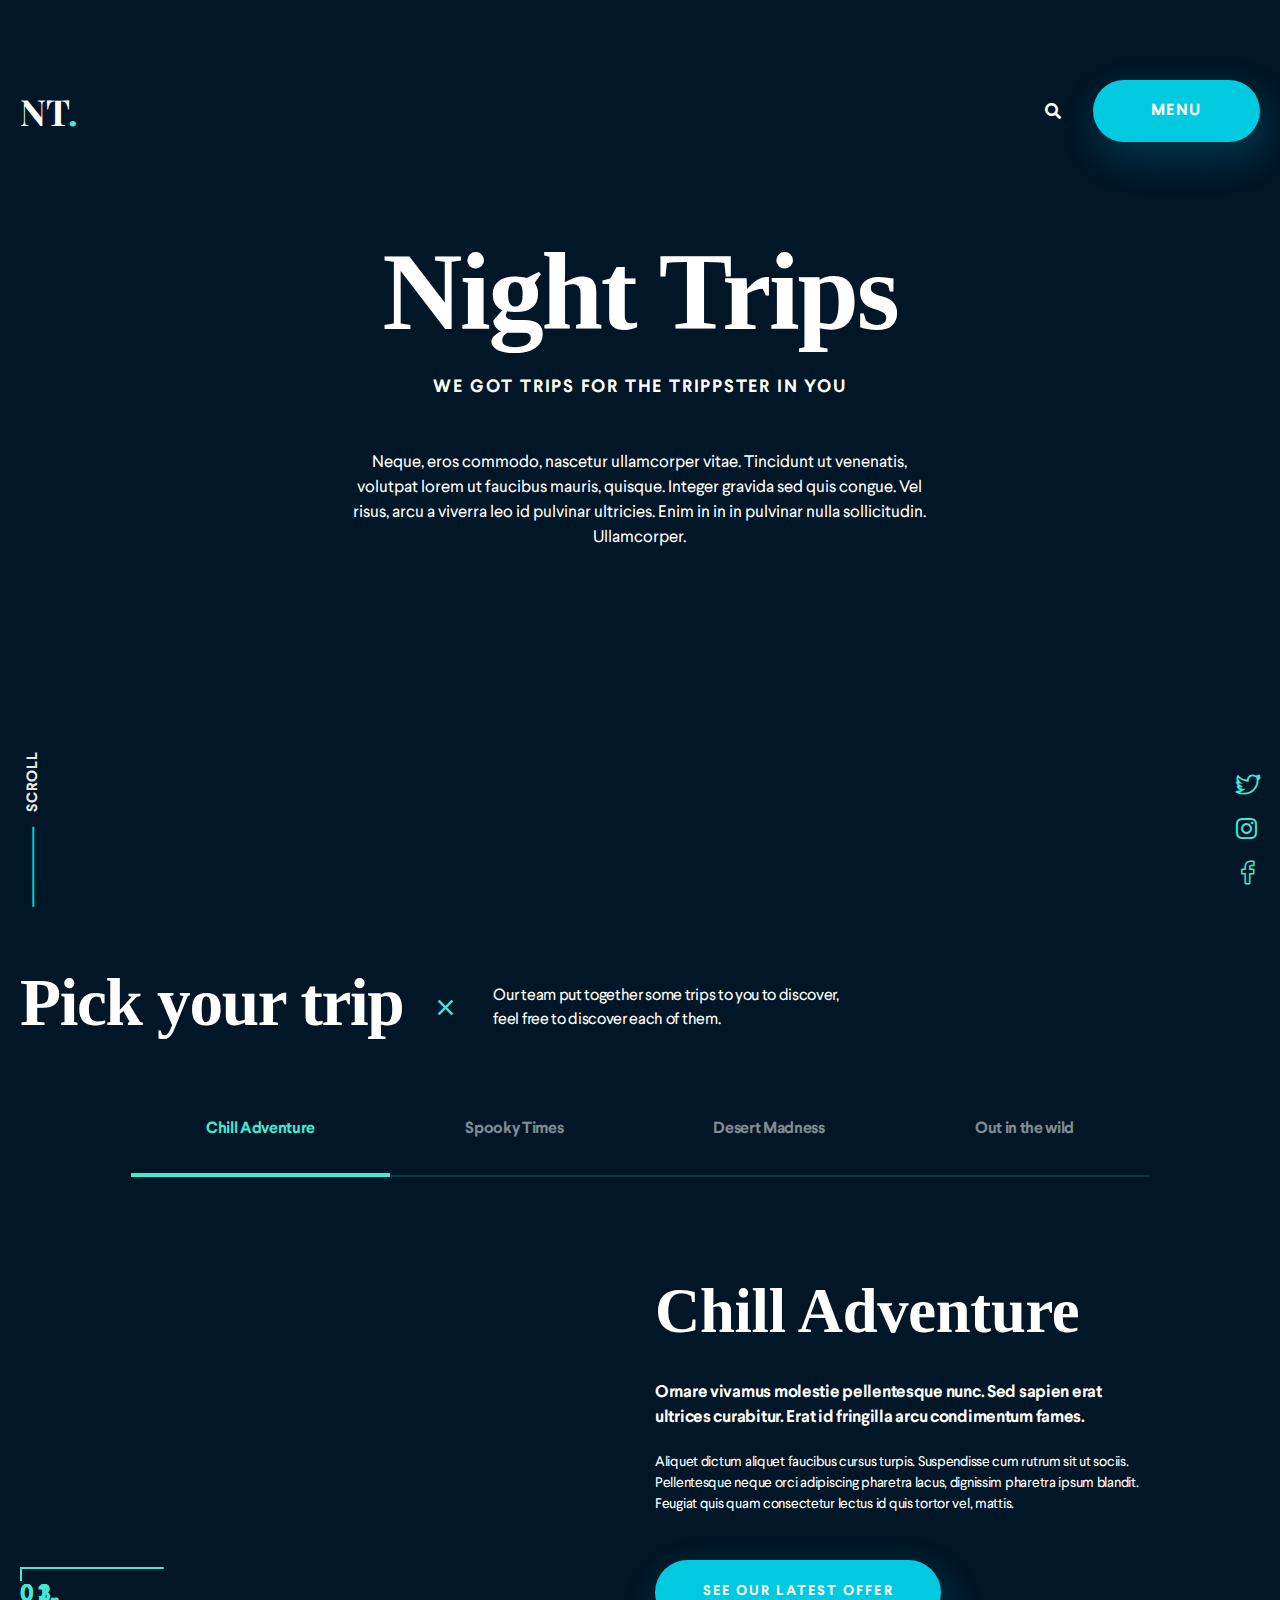
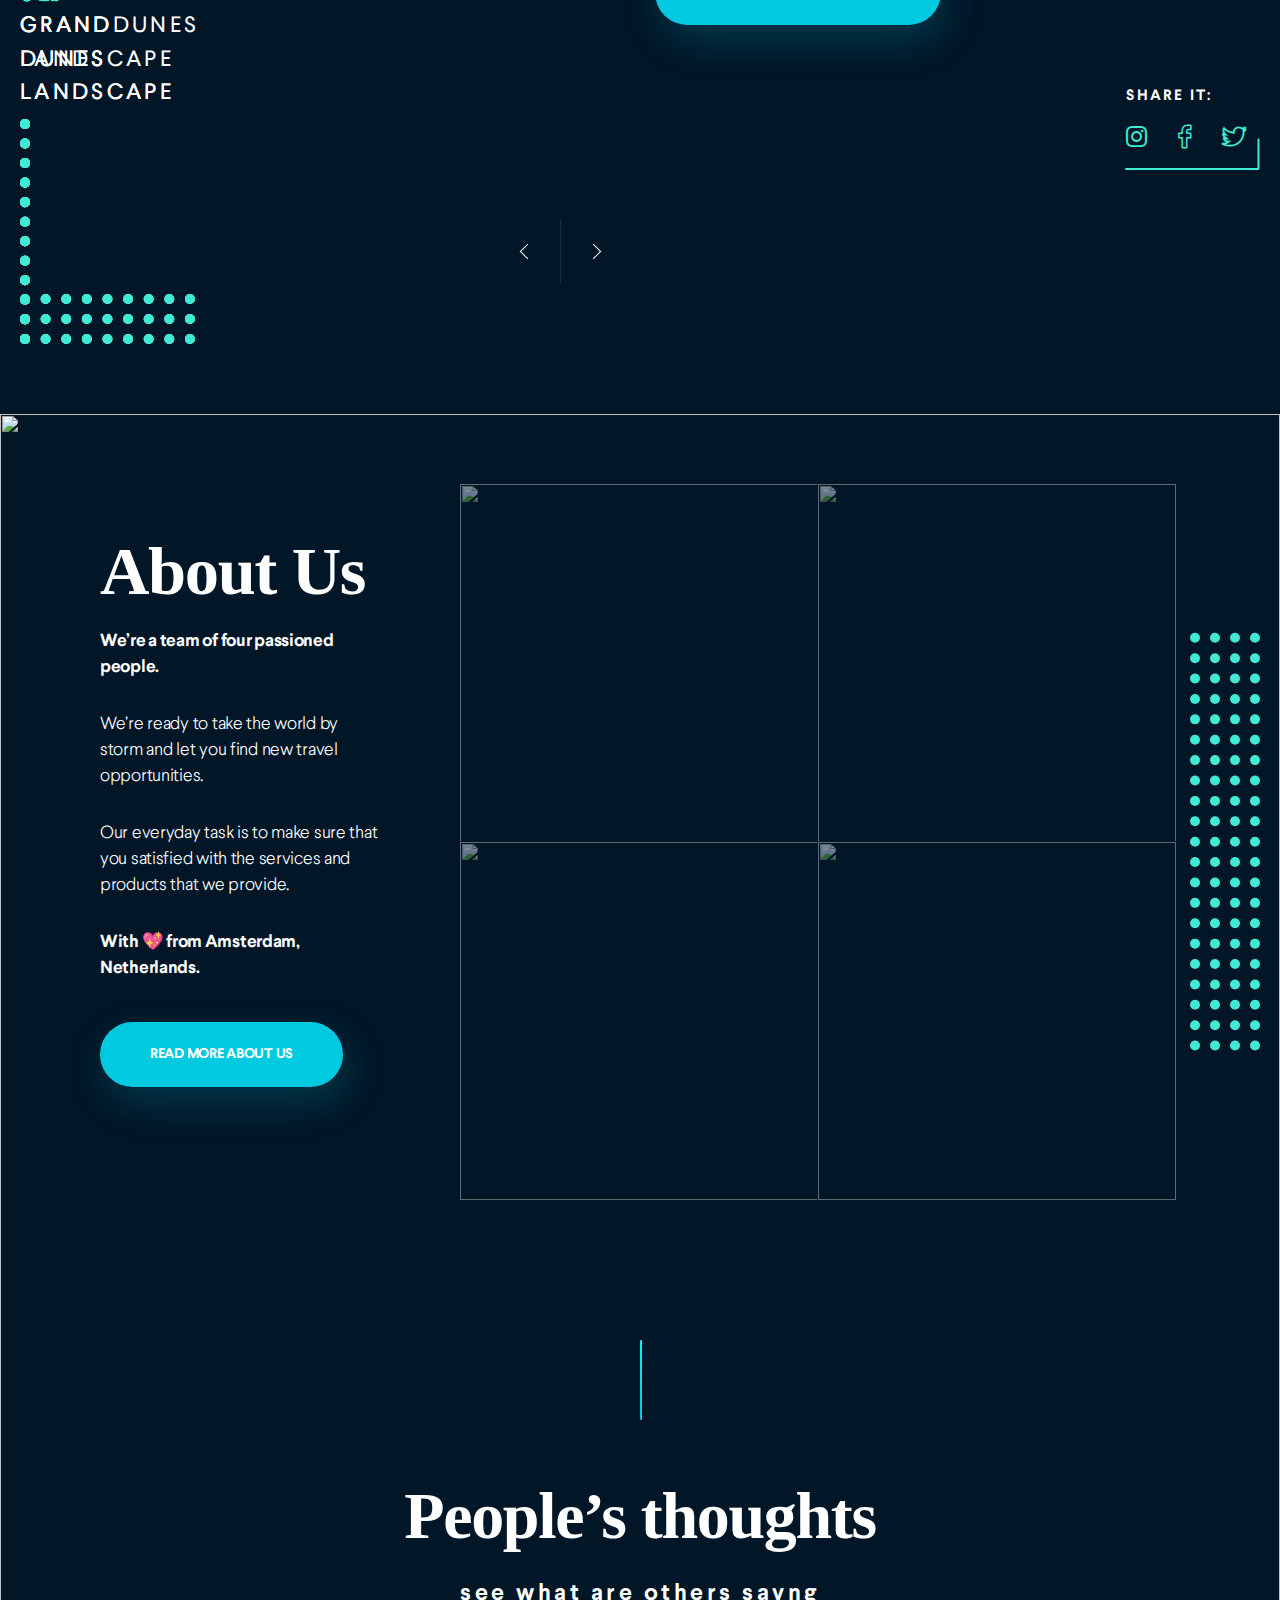
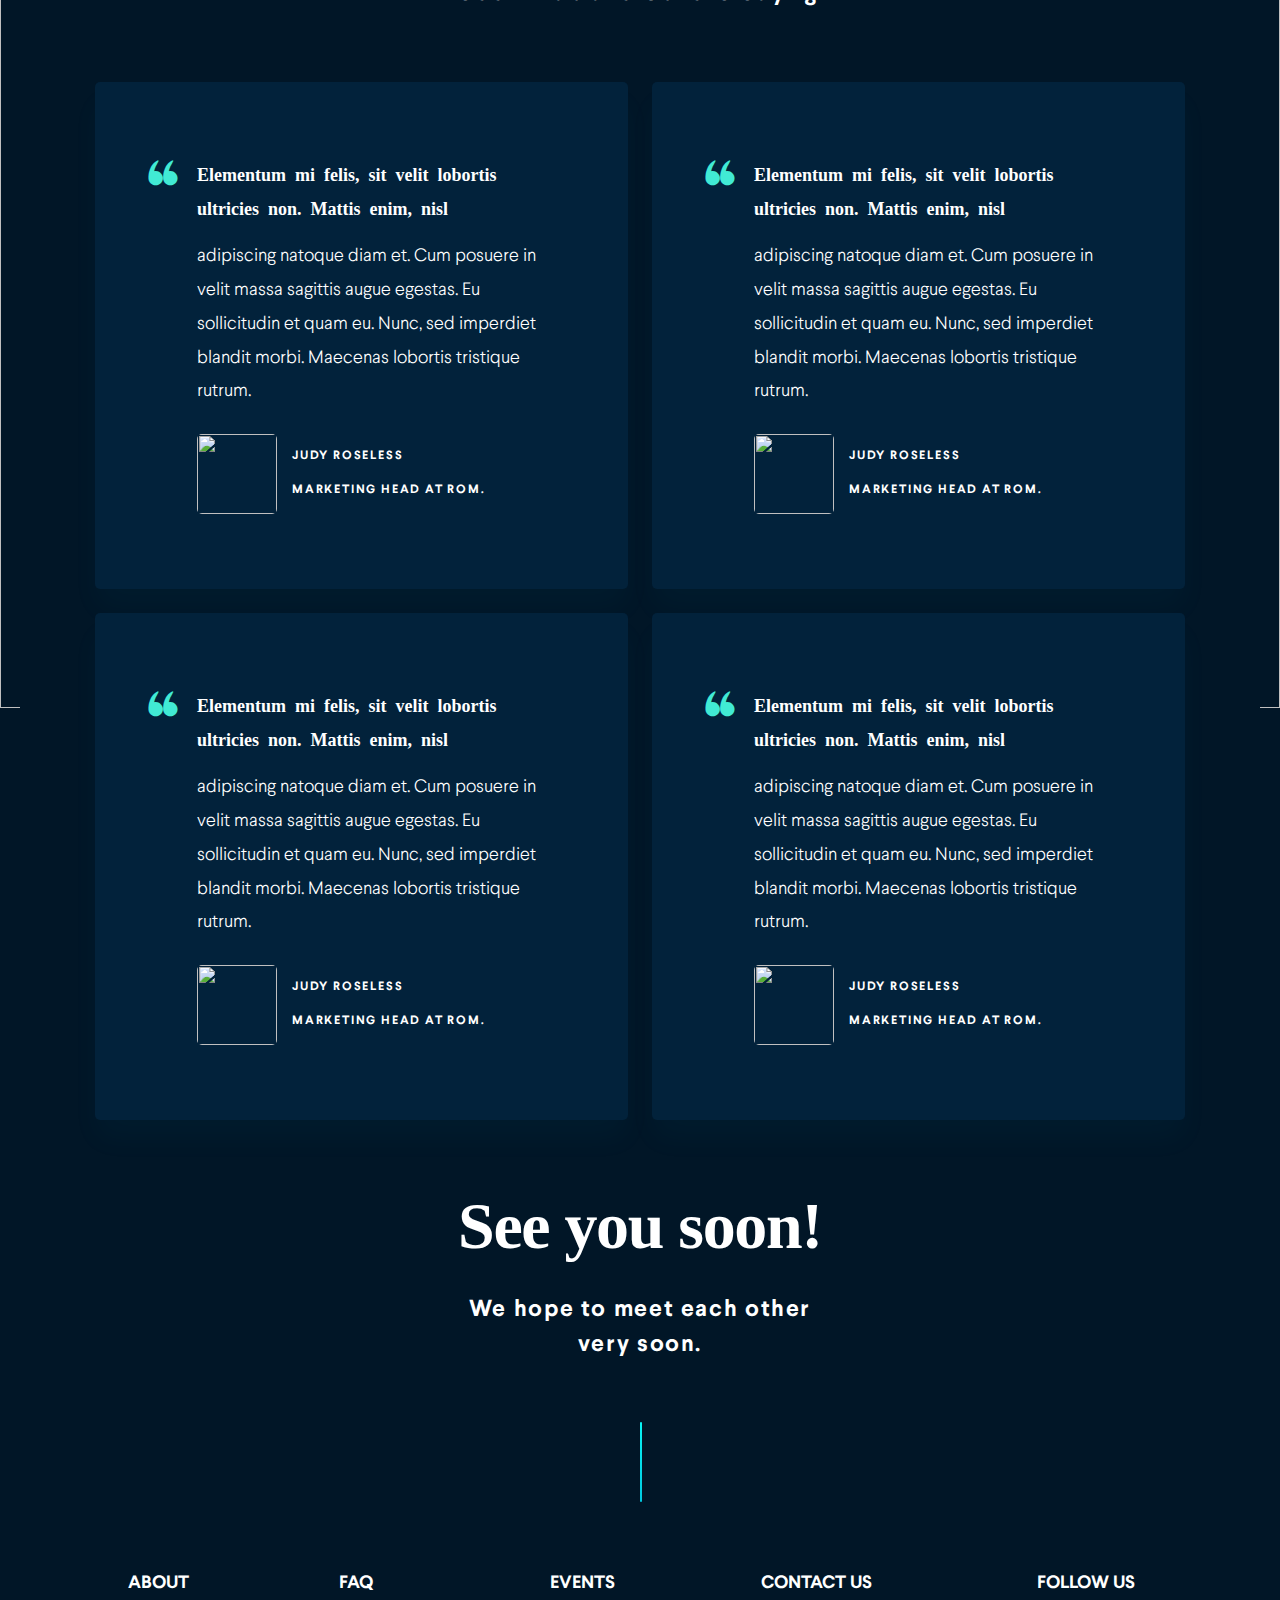
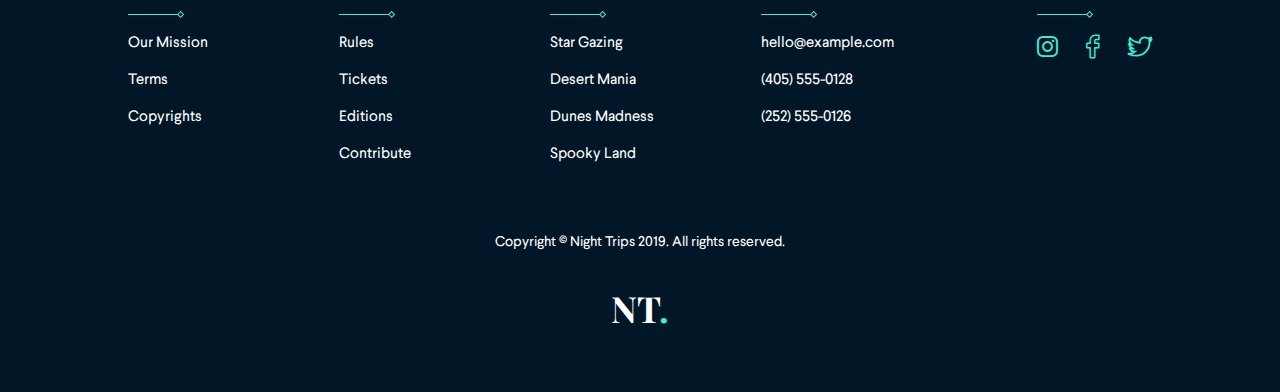
==== index.html @ 44aa456c "NT PORTFOLIO" ====
<!DOCTYPE html><html lang="en"> <head>	<title>Night Trips</title>	<meta charset="UTF-8">	<meta name="format-detection" content="telephone=no">	<link rel="stylesheet" href="css/style.min.css">	<link rel="shortcut icon" href="favicon.ico">	<!-- <meta name="robots" content="noindex, nofollow"> -->	<!-- <meta name="viewport" content="width=device-width, initial-scale=1.0, maximum-scale=1.0, user-scalable=0"> -->	<meta name="viewport" content="width=device-width, initial-scale=1.0"></head><body>	<div class="wrapper">		<header class="header">	<div class="header__content _container">		<div class="header__row">			<a href="#" class="header__logo">				<p>NT<span>.</span></p>			</a>			<div class="header__list">				<form action="#" method="GET" class="header__search-box">					<input autocomplete="off" type="text" name="form[]" value="" class="header__input input"						placeholder="Search">					<div class="header__search _icon-search"></div>				</form>				<div class="header__menu menu">					<span class="menu__icons menu all-btn icon-menu">menu</span>					<nav class="menu__bodys">						<ul class="menu__list">							<li><a data-goto=".to-home" href="#" class="menu__links">Home</a></li>							<li><a data-goto=".to-pick" href="#" class="menu__links">Pick Your Trip</a></li>							<li><a data-goto=".to-about" href="#" class="menu__links">About Us</a></li>							<li><a data-goto=".to-testimonials" href="#" class="menu__links">People's thoughts</a></li>							<li><a data-goto=".to-contacts" href="#" class="menu__links">contact us</a></li>						</ul>					</nav>				</div>			</div>		</div>	</div></header>		<main class="page">			<div class="page__mainscreen mainscreen-page">				<div class="mainscreen-page__gradient"></div>				<div class="mainscreen-page__container _container">					<div class="mainscreen-page__body body-mainscreen">						<div class="body-mainscreen__title to-home">Night Trips</div>						<div class="body-mainscreen__subtitle">WE GOT TRIPS FOR THE TRIPPSTER IN YOU</div>						<div class="body-mainscreen__text">Neque, eros commodo, nascetur ullamcorper vitae. Tincidunt ut							venenatis, volutpat lorem ut faucibus mauris, quisque. Integer gravida sed quis congue. Vel							risus, arcu a viverra leo id pulvinar ultricies. Enim in in in pulvinar nulla sollicitudin.							Ullamcorper.</div>					</div>					<div class="mainscreen-page__bottom bottom-mainscreen">						<div class="bottom-mainscreen__row">							<div class="bottom-mainscreen__column bottom-mainscreen__column_left">								<div class="bottom-mainscreen__scroll">scroll</div>							</div>							<div class="bottom-mainscreen__column bottom-mainscreen__column_right">								<div class="bottom-mainscreen__social">									<a href="#" class="bottom-mainscreen__link _icon-twitter"></a>									<a href="#" class="bottom-mainscreen__link _icon-instagram"></a>									<a href="#" class="bottom-mainscreen__link _icon-facebook"></a>								</div>							</div>						</div>					</div>				</div>			</div>			<div class="page__background">				<div class="page__pick pick-content">					<div class="tabs-block__container _container-1375">						<div class="pick-content__header">							<div class="pick-content__title title to-pick">Pick your trip</div>							<div class="pick-content__icon _icon-close"></div>							<div class="pick-content__text">Our team put together some trips to you to discover,<br>								feel free to discover each of them.</div>						</div>						<div class="pick-content__tabs-block tabs-block">							<div class="tabs-block__content _tabs">								<nav class="tabs-block__nav">									<div class="tabs-block__item _tabs-item _active">Chill Adventure</div>									<div class="tabs-block__item _tabs-item">Spooky Times</div>									<div class="tabs-block__item _tabs-item">Desert Madness</div>									<div class="tabs-block__item _tabs-item">Out in the wild</div>								</nav>								<div class="tabs-block__body">									<div class="tabs-block__block _tabs-block _active">										<div class="tabs-block__row">											<div class="tabs-block__column tabs-block__column_left slider">												<div class="slider__more slider__more_prev"><span></span></div>												<div class="slider__more slider__more_next"><span></span></div>												<div class="slider__mainslider _swiper">													<div class="slider__slide swiper-slide">														<div class="slider__body">															<div class="slider__decor-box">																<div class="slider__text text-span">																	<span class="text-span__span1">grand dunes landscape</span>																</div>																<span class="slider__decor"></span>																<span class="slider__decor2"></span>																<span class="slider__decor3"></span>																<span class="slider__decor4"></span>																<span class="slider__decor5"></span>																<span class="slider__decor6"></span>																<div class="slider__image">																	<picture><source srcset="img/slider/01.webp" type="image/webp"><img src="img/slider/01.jpg" alt=""></picture>																</div>															</div>														</div>													</div>													<div class="slider__slide swiper-slide">														<div class="slider__body">															<div class="slider__decor-box">																<div class="slider__text text-span">																	<span class="text-span__span2">granddunes landscape</span>																</div>																<span class="slider__decor"></span>																<span class="slider__decor2"></span>																<span class="slider__decor3"></span>																<span class="slider__decor4"></span>																<span class="slider__decor5"></span>																<span class="slider__decor6"></span>																<div class="slider__image">																	<picture><source srcset="img/slider/01.webp" type="image/webp"><img src="img/slider/01.jpg" alt=""></picture>																</div>															</div>														</div>													</div>													<div class="slider__slide swiper-slide">														<div class="slider__body">															<div class="slider__decor-box">																<div class="slider__text text-span">																	<span class="text-span__span3">grand dunes landscape</span>																</div>																<span class="slider__decor"></span>																<span class="slider__decor2"></span>																<span class="slider__decor3"></span>																<span class="slider__decor4"></span>																<span class="slider__decor5"></span>																<span class="slider__decor6"></span>																<div class="slider__image">																	<picture><source srcset="img/slider/01.webp" type="image/webp"><img src="img/slider/01.jpg" alt=""></picture>																</div>															</div>														</div>													</div>												</div>											</div>											<div class="tabs-block__column tabs-block__column_right">												<div class="tabs-block__container-text">													<div class="tabs-block__title">Chill Adventure</div>													<div class="tabs-block__subtitle">Ornare vivamus molestie pellentesque nunc. Sed														sapien														erat ultrices curabitur. Erat id fringilla arcu condimentum fames.</div>													<div class="tabs-block__text">Aliquet dictum aliquet faucibus cursus turpis.														Suspendisse cum rutrum sit ut sociis.														Pellentesque neque orci adipiscing pharetra lacus, dignissim pharetra ipsum														blandit.														Feugiat quis quam consectetur lectus id quis tortor vel, mattis.</div>													<a href="" class="tabs-block__btn all-btn">see our latest offer</a>												</div>												<div class="tabs-block__social social-tabs">													<div class="social-tabs__name">share it:</div>													<div class="social-tabs__list">														<a href="#" class="social-tabs__link _icon-instagram"></a>														<a href="#" class="social-tabs__link _icon-facebook"></a>														<a href="#" class="social-tabs__link _icon-twitter"></a>													</div>												</div>											</div>										</div>									</div>									<div class="tabs-block__block _tabs-block">										<div class="tabs-block__row">											<div class="tabs-block__column tabs-block__column_left slider">												<div class="slider__more slider__more_prev"><span></span></div>												<div class="slider__more slider__more_next"><span></span></div>												<div class="slider__mainslider _swiper">													<div class="slider__slide swiper-slide">														<div class="slider__body">															<div class="slider__decor-box">																<div class="slider__text text-span">																	<span class="text-span__span1">grand dunes landscape</span>																</div>																<span class="slider__decor"></span>																<span class="slider__decor2"></span>																<span class="slider__decor3"></span>																<span class="slider__decor4"></span>																<span class="slider__decor5"></span>																<span class="slider__decor6"></span>																<div class="slider__image">																	<picture><source srcset="img/mainscreen.webp" type="image/webp"><img src="img/mainscreen.jpg" alt=""></picture>																</div>															</div>														</div>													</div>													<div class="slider__slide swiper-slide">														<div class="slider__body">															<div class="slider__decor-box">																<div class="slider__text text-span">																	<span class="text-span__span2">grand dunes landscape</span>																</div>																<span class="slider__decor"></span>																<span class="slider__decor2"></span>																<span class="slider__decor3"></span>																<span class="slider__decor4"></span>																<span class="slider__decor5"></span>																<span class="slider__decor6"></span>																<div class="slider__image">																	<picture><source srcset="img/slider/01.webp" type="image/webp"><img src="img/slider/01.jpg" alt=""></picture>																</div>															</div>														</div>													</div>													<div class="slider__slide swiper-slide">														<div class="slider__body">															<div class="slider__decor-box">																<div class="slider__text text-span">																	<span class="text-span__span3">grand dunes landscape</span>																</div>																<span class="slider__decor"></span>																<span class="slider__decor2"></span>																<span class="slider__decor3"></span>																<span class="slider__decor4"></span>																<span class="slider__decor5"></span>																<span class="slider__decor6"></span>																<div class="slider__image">																	<picture><source srcset="img/mainscreen.webp" type="image/webp"><img src="img/mainscreen.jpg" alt=""></picture>																</div>															</div>														</div>													</div>												</div>											</div>											<div class="tabs-block__column tabs-block__column_right">												<div class="tabs-block__container-text">													<div class="tabs-block__title">Chill Adventure</div>													<div class="tabs-block__subtitle">Ornare vivamus molestie pellentesque nunc. Sed														sapien														erat ultrices curabitur. Erat id fringilla arcu condimentum fames.</div>													<div class="tabs-block__text">Aliquet dictum aliquet faucibus cursus turpis.														Suspendisse cum rutrum sit ut sociis.														Pellentesque neque orci adipiscing pharetra lacus, dignissim pharetra ipsum														blandit.														Feugiat quis quam consectetur lectus id quis tortor vel, mattis.</div>													<a href="" class="tabs-block__btn all-btn">see our latest offer</a>												</div>												<div class="tabs-block__social social-tabs">													<div class="social-tabs__name">share it:</div>													<div class="social-tabs__list">														<a href="#" class="social-tabs__link _icon-instagram"></a>														<a href="#" class="social-tabs__link _icon-facebook"></a>														<a href="#" class="social-tabs__link _icon-twitter"></a>													</div>												</div>											</div>										</div>									</div>									<div class="tabs-block__block _tabs-block">										<div class="tabs-block__row">											<div class="tabs-block__column tabs-block__column_left slider">												<div class="slider__more slider__more_prev"><span></span></div>												<div class="slider__more slider__more_next"><span></span></div>												<div class="slider__mainslider _swiper">													<div class="slider__slide swiper-slide">														<div class="slider__body">															<div class="slider__decor-box">																<div class="slider__text text-span">																	<span class="text-span__span1">grand dunes landscape</span>																</div>																<span class="slider__decor"></span>																<span class="slider__decor2"></span>																<span class="slider__decor3"></span>																<span class="slider__decor4"></span>																<span class="slider__decor5"></span>																<span class="slider__decor6"></span>																<div class="slider__image">																	<picture><source srcset="img/slider/01.webp" type="image/webp"><img src="img/slider/01.jpg" alt=""></picture>																</div>															</div>														</div>													</div>													<div class="slider__slide swiper-slide">														<div class="slider__body">															<div class="slider__decor-box">																<div class="slider__text text-span">																	<span class="text-span__span2">grand dunes landscape</span>																</div>																<span class="slider__decor"></span>																<span class="slider__decor2"></span>																<span class="slider__decor3"></span>																<span class="slider__decor4"></span>																<span class="slider__decor5"></span>																<span class="slider__decor6"></span>																<div class="slider__image">																	<picture><source srcset="img/mainscreen.webp" type="image/webp"><img src="img/mainscreen.jpg" alt=""></picture>																</div>															</div>														</div>													</div>													<div class="slider__slide swiper-slide">														<div class="slider__body">															<div class="slider__decor-box">																<div class="slider__text text-span">																	<span class="text-span__span3">grand dunes landscape</span>																</div>																<span class="slider__decor"></span>																<span class="slider__decor2"></span>																<span class="slider__decor3"></span>																<span class="slider__decor4"></span>																<span class="slider__decor5"></span>																<span class="slider__decor6"></span>																<div class="slider__image">																	<picture><source srcset="img/slider/01.webp" type="image/webp"><img src="img/slider/01.jpg" alt=""></picture>																</div>															</div>														</div>													</div>												</div>											</div>											<div class="tabs-block__column tabs-block__column_right">												<div class="tabs-block__container-text">													<div class="tabs-block__title">Chill Adventure</div>													<div class="tabs-block__subtitle">Ornare vivamus molestie pellentesque nunc. Sed														sapien														erat ultrices curabitur. Erat id fringilla arcu condimentum fames.</div>													<div class="tabs-block__text">Aliquet dictum aliquet faucibus cursus turpis.														Suspendisse cum rutrum sit ut sociis.														Pellentesque neque orci adipiscing pharetra lacus, dignissim pharetra ipsum														blandit.														Feugiat quis quam consectetur lectus id quis tortor vel, mattis.</div>													<a href="" class="tabs-block__btn all-btn">see our latest offer</a>												</div>												<div class="tabs-block__social social-tabs">													<div class="social-tabs__name">share it:</div>													<div class="social-tabs__list">														<a href="#" class="social-tabs__link _icon-instagram"></a>														<a href="#" class="social-tabs__link _icon-facebook"></a>														<a href="#" class="social-tabs__link _icon-twitter"></a>													</div>												</div>											</div>										</div>									</div>									<div class="tabs-block__block _tabs-block">										<div class="tabs-block__row">											<div class="tabs-block__column tabs-block__column_left slider">												<div class="slider__more slider__more_prev"><span></span></div>												<div class="slider__more slider__more_next"><span></span></div>												<div class="slider__mainslider _swiper">													<div class="slider__slide swiper-slide">														<div class="slider__body">															<div class="slider__decor-box">																<div class="slider__text text-span">																	<span class="text-span__span1">grand dunes landscape</span>																</div>																<span class="slider__decor"></span>																<span class="slider__decor2"></span>																<span class="slider__decor3"></span>																<span class="slider__decor4"></span>																<span class="slider__decor5"></span>																<span class="slider__decor6"></span>																<div class="slider__image">																	<picture><source srcset="img/mainscreen.webp" type="image/webp"><img src="img/mainscreen.jpg" alt=""></picture>																</div>															</div>														</div>													</div>													<div class="slider__slide swiper-slide">														<div class="slider__body">															<div class="slider__decor-box">																<div class="slider__text text-span">																	<span class="text-span__span2">grand dunes landscape</span>																</div>																<span class="slider__decor"></span>																<span class="slider__decor2"></span>																<span class="slider__decor3"></span>																<span class="slider__decor4"></span>																<span class="slider__decor5"></span>																<span class="slider__decor6"></span>																<div class="slider__image">																	<picture><source srcset="img/mainscreen.webp" type="image/webp"><img src="img/mainscreen.jpg" alt=""></picture>																</div>															</div>														</div>													</div>													<div class="slider__slide swiper-slide">														<div class="slider__body">															<div class="slider__decor-box">																<div class="slider__text text-span">																	<span class="text-span__span3">grand dunes landscape</span>																</div>																<span class="slider__decor"></span>																<span class="slider__decor2"></span>																<span class="slider__decor3"></span>																<span class="slider__decor4"></span>																<span class="slider__decor5"></span>																<span class="slider__decor6"></span>																<div class="slider__image">																	<picture><source srcset="img/slider/01.webp" type="image/webp"><img src="img/slider/01.jpg" alt=""></picture>																</div>															</div>														</div>													</div>												</div>											</div>											<div class="tabs-block__column tabs-block__column_right">												<div class="tabs-block__container-text">													<div class="tabs-block__title">Chill Adventure</div>													<div class="tabs-block__subtitle">Ornare vivamus molestie pellentesque nunc. Sed														sapien														erat ultrices curabitur. Erat id fringilla arcu condimentum fames.</div>													<div class="tabs-block__text">Aliquet dictum aliquet faucibus cursus turpis.														Suspendisse cum rutrum sit ut sociis.														Pellentesque neque orci adipiscing pharetra lacus, dignissim pharetra ipsum														blandit.														Feugiat quis quam consectetur lectus id quis tortor vel, mattis.</div>													<a href="" class="tabs-block__btn all-btn">see our latest offer</a>												</div>												<div class="tabs-block__social social-tabs">													<div class="social-tabs__name">share it:</div>													<div class="social-tabs__list">														<a href="#" class="social-tabs__link _icon-instagram"></a>														<a href="#" class="social-tabs__link _icon-facebook"></a>														<a href="#" class="social-tabs__link _icon-twitter"></a>													</div>												</div>											</div>										</div>									</div>								</div>							</div>						</div>					</div>				</div>				<div class="page__bg-mountain">					<div data-da=".page__about,479.98,1" class="page__bg-image _ibg">						<picture><source srcset="img/Image_bg_mountain.webp" type="image/webp"><img class="" src="img/Image_bg_mountain.png" alt=""></picture>					</div>					<div class="page__about about-page to-about">						<div class="about-page__container _container-1375">							<div class="about-page__row">								<div class="about-page__column about-page__column_left">									<div class="about-page__content">										<div class="about-page__title title">About Us</div>										<div class="about-page__text">											<p>We’re a team of four passioned people.</p>											<p class="about-page__text-p">We’re ready to take the world by storm and												let you find new travel opportunities.</p>											<p class="about-page__text-p">Our everyday task is to make sure that you satisfied with												the services and products												that we provide. </p>											<p>With <span>💖</span> from Amsterdam, Netherlands.</p>										</div>										<a href="#" class="about-page__btn all-btn">read more about us</a>									</div>								</div>								<div class="about-page__column about-page__column_right">									<div class="about-page__photo-flex">										<div class="about-page__photo-row about-page__photo-row_left">											<div class="about-page__image _ibg">												<picture><source srcset="img/about/01.webp" type="image/webp"><img src="img/about/01.jpg" alt=""></picture>											</div>											<div class="about-page__image _ibg">												<picture><source srcset="img/about/02.webp" type="image/webp"><img src="img/about/02.jpg" alt=""></picture>											</div>											<div class="about-page__image _ibg">												<picture><source srcset="img/about/03.webp" type="image/webp"><img src="img/about/03.jpg" alt=""></picture>											</div>											<div class="about-page__image _ibg">												<picture><source srcset="img/about/04.webp" type="image/webp"><img src="img/about/04.jpg" alt=""></picture>											</div>										</div>										<div class="about-page__photo-row about-page__photo-row_right">											<span class="about-page__photo-span"></span>											<span class="about-page__photo-span"></span>											<span class="about-page__photo-span"></span>											<span class="about-page__photo-span"></span>										</div>									</div>								</div>							</div>						</div>					</div>					<div class="page__testimonials testimonials-page to-testimonials">						<div class="testimonials-page__container _container-1680">							<div class="testimonials-page__background">								<div class="testimonials-page__container _container-1050">									<div class="testimonials-page__intro">										<div class="testimonials-page__title title">People’s thoughts</div>										<div class="testimonials-page__subtitle">see what are others sayng</div>									</div>									<div class="testimonials-page__row">										<div class="testimonials-page__column">											<div class="testimonials-page__card card-testimonials">												<div class="card-testimonials__title _icon-comment">Elementum mi felis, sit velit lobortis													ultricies													non. Mattis enim, nisl</div>												<div class="card-testimonials__text">adipiscing natoque diam et. Cum posuere in													velit													massa sagittis augue egestas. Eu sollicitudin et quam eu. Nunc, sed imperdiet													blandit morbi. Maecenas lobortis tristique rutrum.</div>												<div class="card-testimonials__bottom">													<div class="card-testimonials__image">														<picture><source srcset="img/card/photo.webp" type="image/webp"><img src="img/card/photo.jpg" alt=""></picture>													</div>													<div class="card-testimonials__names">														<p class="card-testimonials__name">Judy ROSELESS</p>														<p class="card-testimonials__job">marketing head <span>at</span> rom.</p>													</div>												</div>											</div>										</div>										<div class="testimonials-page__column">											<div class="testimonials-page__card card-testimonials">												<div class="card-testimonials__title _icon-comment">Elementum mi felis, sit velit													lobortis													ultricies													non. Mattis enim, nisl</div>												<div class="card-testimonials__text">adipiscing natoque diam et. Cum posuere in													velit													massa sagittis augue egestas. Eu sollicitudin et quam eu. Nunc, sed imperdiet													blandit morbi. Maecenas lobortis tristique rutrum.</div>												<div class="card-testimonials__bottom">													<div class="card-testimonials__image">														<picture><source srcset="img/card/photo.webp" type="image/webp"><img src="img/card/photo.jpg" alt=""></picture>													</div>													<div class="card-testimonials__names">														<p class="card-testimonials__name">Judy ROSELESS</p>														<p class="card-testimonials__job">marketing head <span>at</span> rom.</p>													</div>												</div>											</div>										</div>										<div class="testimonials-page__column">											<div class="testimonials-page__card card-testimonials">												<div class="card-testimonials__title _icon-comment">Elementum mi felis, sit velit lobortis													ultricies													non. Mattis enim, nisl</div>												<div class="card-testimonials__text">adipiscing natoque diam et. Cum posuere in													velit													massa sagittis augue egestas. Eu sollicitudin et quam eu. Nunc, sed imperdiet													blandit morbi. Maecenas lobortis tristique rutrum.</div>												<div class="card-testimonials__bottom">													<div class="card-testimonials__image">														<picture><source srcset="img/card/photo.webp" type="image/webp"><img src="img/card/photo.jpg" alt=""></picture>													</div>													<div class="card-testimonials__names">														<p class="card-testimonials__name">Judy ROSELESS</p>														<p class="card-testimonials__job">marketing head <span>at</span> rom.</p>													</div>												</div>											</div>										</div>										<div class="testimonials-page__column">											<div class="testimonials-page__card card-testimonials">												<div class="card-testimonials__title _icon-comment">Elementum mi felis, sit velit													lobortis													ultricies													non. Mattis enim, nisl</div>												<div class="card-testimonials__text">adipiscing natoque diam et. Cum posuere in													velit													massa sagittis augue egestas. Eu sollicitudin et quam eu. Nunc, sed imperdiet													blandit morbi. Maecenas lobortis tristique rutrum.</div>												<div class="card-testimonials__bottom">													<div class="card-testimonials__image">														<picture><source srcset="img/card/photo.webp" type="image/webp"><img src="img/card/photo.jpg" alt=""></picture>													</div>													<div class="card-testimonials__names">														<p class="card-testimonials__name">Judy ROSELESS</p>														<p class="card-testimonials__job">marketing head <span>at</span> rom.</p>													</div>												</div>											</div>										</div>									</div>									<div class="testimonials-page__end">										<div class="testimonials-page__end-title title">See you soon!</div>										<div class="testimonials-page__end-subtitle">We hope to meet each other <br> very soon.</div>									</div>								</div>							</div>						</div>					</div>				</div>			</div>		</main>		<footer class="footer">	<div class="footer__content _container-1025">		<div data-spollers="550,max" class="footer__row">			<div class="footer__column">				<button data-spoller tabindex="-1" type="button" class="footer__title">About</button>				<div class="footer__spollers-block">					<div class="footer__decor">						<span></span>					</div>					<ul class="footer__list">						<li><a href="#" class="footer__link">Our Mission</a></li>						<li><a href="#" class="footer__link">Terms</a></li>						<li><a href="#" class="footer__link">Copyrights</a></li>					</ul>				</div>			</div>			<div class="footer__column">				<button data-spoller tabindex="-1" type="button" class="footer__title">FAQ</button>				<div class="footer__spollers-block">					<div class="footer__decor">						<span></span>					</div>					<ul class="footer__list">						<li><a href="#" class="footer__link">Rules</a></li>						<li><a href="#" class="footer__link">Tickets</a></li>						<li><a href="#" class="footer__link">Editions</a></li>						<li><a href="#" class="footer__link">Contribute</a></li>					</ul>				</div>			</div>			<div class="footer__column">				<button data-spoller tabindex="-1" type="button" class="footer__title">Events</button>				<div class="footer__spollers-block">					<div class="footer__decor">						<span></span>					</div>					<ul class="footer__list">						<li><a href="#" class="footer__link">Star Gazing</a></li>						<li><a href="#" class="footer__link">Desert Mania</a></li>						<li><a href="#" class="footer__link">Dunes Madness</a></li>						<li><a href="#" class="footer__link">Spooky Land</a></li>					</ul>				</div>			</div>			<div class="footer__column">				<button data-spoller tabindex="-1" type="button" class="footer__title">Contact us</button>				<div class="footer__spollers-block">					<div class="footer__decor">						<span></span>					</div>					<ul class="footer__list">						<li><a href="mailto:hello@example.com" class="footer__link">hello@example.com</a></li>						<li><a href="tel:4055550128" class="footer__link">(405) 555-0128</a></li>						<li><a href="tel:2525550126" class="footer__link">(252) 555-0126</a></li>					</ul>				</div>			</div>			<div class="footer__column">				<button data-spoller tabindex="-1" type="button" class="footer__title">Follow us</button>				<div class="footer__spollers-block footer__spollers-block_social">					<div class="footer__decor">						<span></span>					</div>					<div class="footer__social">						<a href="#" class="footer__social-link _icon-instagram"></a>						<a href="#" class="footer__social-link _icon-facebook"></a>						<a href="#" class="footer__social-link _icon-twitter"></a>					</div>				</div>			</div>		</div>		<div class="footer__copy">Copyright © Night Trips 2019. All rights reserved.</div>		<div class="footer__logo">			<a href="#" class="header__logo to-contacts">				<p>NT<span>.</span></p>			</a>		</div>	</div></footer>	</div>	<script src="js/vendors.min.js"></script><script src="js/app.min.js"></script></body></html>
---- css/style.min.css ----
@charset "UTF-8";@import url(https://fonts.googleapis.com/css?family=Playfair+Display:700&display=swap);@font-face{font-family:icons;font-display:swap;src:url(../fonts/icons.woff) format("woff"),url(../fonts/icons.woff2) format("woff2");font-weight:400;font-style:normal}@font-face{font-family:Larsseit;src:url(../fonts/Larsseit-Light.eot);src:local("☺"),url(../fonts/Larsseit-Light.woff) format("woff"),url(../fonts/Larsseit-Light.ttf) format("truetype"),url(../fonts/Larsseit-Light.svg) format("svg");font-weight:300;font-style:normal}@font-face{font-family:Larsseit;src:url(../fonts/Larsseit.eot);src:local("☺"),url(../fonts/Larsseit.woff) format("woff"),url(../fonts/Larsseit.ttf) format("truetype"),url(../fonts/Larsseit.svg) format("svg");font-weight:400;font-style:normal}@font-face{font-family:Larsseit;src:url(../fonts/Larsseit-Bold.eot);src:local("☺"),url(../fonts/Larsseit-Bold.woff) format("woff"),url(../fonts/Larsseit-Bold.ttf) format("truetype"),url(../fonts/Larsseit-Bold.svg) format("svg");font-weight:700;font-style:normal}@font-face{font-family:Larsseit;src:url(../fonts/Larsseit-ExtraBold.eot);src:local("☺"),url(../fonts/Larsseit-ExtraBold.woff) format("woff"),url(../fonts/Larsseit-ExtraBold.ttf) format("truetype"),url(../fonts/Larsseit-ExtraBold.svg) format("svg");font-weight:900;font-style:normal}@font-face{font-family:Noe-Display;src:url(../fonts/Noe-Display-Bold.eot);src:local("☺"),url(../fonts/Noe-Display-Bold.woff) format("woff"),url(../fonts/Noe-Display-Bold.ttf) format("truetype"),url(../fonts/Noe-Display-Bold.svg) format("svg");font-weight:700;font-style:normal}@font-face{font-family:icons;src:url(../fonts/icons.eot?2uwd1i);src:url(../fonts/icons.eot?2uwd1i#iefix) format("embedded-opentype"),url(../fonts/icons.ttf?2uwd1i) format("truetype"),url(../fonts/icons.woff?2uwd1i) format("woff"),url(../fonts/icons.svg?2uwd1i#icons) format("svg");font-weight:400;font-style:normal;font-display:block}[class*=" _icon-"],[class^="_icon-"]{font-family:icons!important;speak:never;font-style:normal;font-weight:400;font-variant:normal;text-transform:none;line-height:1;-webkit-font-smoothing:antialiased;-moz-osx-font-smoothing:grayscale}._icon-close:before{content:"\e900"}._icon-comment:before{content:"\e901"}._icon-facebook:before{content:"\e902"}._icon-instagram:before{content:"\e903"}._icon-search:before{content:"\e904"}._icon-twitter:before{content:"\e905"}*{padding:0;margin:0;border:0}*,:after,:before{-webkit-box-sizing:border-box;box-sizing:border-box}aside,footer,header,nav,section{display:block}html{font-size:14px}body,html{height:100%;min-width:320px}body{line-height:1;font-family:Larsseit;-ms-text-size-adjust:100%;-moz-text-size-adjust:100%;-webkit-text-size-adjust:100%}button,input,textarea{font-family:Larsseit}input::-ms-clear{display:none}button{cursor:pointer;background-color:inherit}button::-moz-focus-inner{padding:0;border:0}a,a:visited{text-decoration:none}a:hover{text-decoration:none}ul li{list-style:none}img{vertical-align:top}h1,h2,h3,h4,h5,h6{font-weight:inherit;font-size:inherit}body{color:#000;background-color:#011627;font-size:14px}body._lock{overflow:hidden}.wrapper{width:100%;min-height:100%;overflow:hidden;display:-webkit-box;display:-ms-flexbox;display:flex;-webkit-box-orient:vertical;-webkit-box-direction:normal;-ms-flex-direction:column;flex-direction:column}._container{max-width:1460px;margin:0 auto;padding:0 20px}._container-1025{max-width:1065px;padding:0 20px;margin:0 auto}._container-1050{max-width:1090px;margin:0 auto}._container-1375{max-width:1415px;padding:0 20px;margin:0 auto}._container-1680{max-width:1720px;padding:0 20px;margin:0 auto}.btn{display:-webkit-inline-box;display:-ms-inline-flexbox;display:inline-flex;padding:0 0}.btn._fw{width:100%}.select{position:relative}.select__item{position:relative}.select__title{color:#000;border:1px solid #d9d9d9;background-color:#fff;cursor:pointer;border-radius:4px}.select__value{display:-webkit-box;display:-ms-flexbox;display:flex;font-size:14px;height:30px;padding:0 15px;-webkit-box-align:center;-ms-flex-align:center;align-items:center;-webkit-box-pack:justify;-ms-flex-pack:justify;justify-content:space-between;-webkit-box-orient:horizontal;-webkit-box-direction:reverse;-ms-flex-direction:row-reverse;flex-direction:row-reverse}.select__value span{height:1em;overflow:hidden;display:-webkit-box;-webkit-line-clamp:1;-webkit-box-orient:vertical}.select__value:before{content:"";display:inline-block;-webkit-transition:all .3s ease 0s;-o-transition:all .3s ease 0s;transition:all .3s ease 0s;width:11px;height:7px;background:url(../img/icons/select.svg) center/100% no-repeat}.select__input{width:100%;background-color:transparent;height:100%}.select__options{color:#000;position:absolute;top:29px;border-radius:0 0 4px 4px;min-width:100%;left:0;background-color:#fff;border-top:0;border:1px solid #d9d9d9;border-top:0;font-size:14px;padding:10px 0 5px 0}.select__option{cursor:pointer;padding:5px 15px;margin:0}.select._active{z-index:5}.select._active .select__value:before{-webkit-transform:rotate(-180deg);-ms-transform:rotate(-180deg);transform:rotate(-180deg)}.select._active .select__options{display:block}input[type=email],input[type=tel],input[type=text],textarea{-webkit-appearance:none;-moz-appearance:none;appearance:none}input[type=email]:focus,input[type=tel]:focus,input[type=text]:focus,textarea:focus{outline:0}.input{width:100%;display:block;padding:0 20px}textarea.input{resize:none;padding:0 0}.checkbox{position:relative}.checkbox__input{position:absolute;width:0;height:0;opacity:0;visibility:hidden}.checkbox__input:checked+.checkbox__text:before{background:#fff url(../img/icons/check.svg) center no-repeat}.checkbox__text{display:-webkit-inline-box;display:-ms-inline-flexbox;display:inline-flex;-webkit-box-align:center;-ms-flex-align:center;align-items:center;position:relative;font-size:16px;color:#fff;letter-spacing:-.3px;line-height:calc(20 / 16);cursor:pointer}.checkbox__text:before{content:"";-ms-flex-item-align:start;align-self:flex-start;margin:0 14px 0 0;-webkit-box-flex:0;-ms-flex:0 0 20px;flex:0 0 20px;left:0;top:0;width:20px;height:18px;background:#fff;border:1px solid #a7a9ac}.checkbox a{color:#fff;text-decoration:underline}.checkbox._error .checkbox__text:before{border:1px solid #ee1212}.options{display:-webkit-box;display:-ms-flexbox;display:flex;-webkit-box-orient:vertical;-webkit-box-direction:normal;-ms-flex-direction:column;flex-direction:column;-webkit-box-align:start;-ms-flex-align:start;align-items:flex-start}.options__item{position:relative;cursor:pointer}.options__input{position:absolute;width:0;height:0;opacity:0;left:0;top:0;visibility:hidden}.options__input:checked+.options__text:after{-webkit-transform:scale(1);-ms-transform:scale(1);transform:scale(1)}.options__text{display:-webkit-inline-box;display:-ms-inline-flexbox;display:inline-flex;-webkit-box-align:center;-ms-flex-align:center;align-items:center;position:relative;font-size:16px;color:#fff;letter-spacing:-.3px;line-height:calc(20 / 16)}.options__text:before{content:"";-ms-flex-item-align:start;align-self:flex-start;margin:0 14px 0 0;-webkit-box-flex:0;-ms-flex:0 0 20px;flex:0 0 20px;left:0;top:0;border-radius:50%;width:20px;height:18px;background:#fff;border:1px solid #a7a9ac}.options__text:after{content:"";-webkit-transition:all .3s ease 0s;-o-transition:all .3s ease 0s;transition:all .3s ease 0s;-webkit-transform:scale(0);-ms-transform:scale(0);transform:scale(0);width:10px;height:10px;border-radius:50%;background-color:#77243a;position:absolute;left:5px;top:4px}.rating{display:-webkit-box;display:-ms-flexbox;display:flex;-webkit-box-align:end;-ms-flex-align:end;align-items:flex-end;font-size:40px;line-height:.75;-webkit-transition:opacity .3s ease 0s;-o-transition:opacity .3s ease 0s;transition:opacity .3s ease 0s}.rating.rating_sending{opacity:.2}.rating.rating_set .rating__active,.rating.rating_set .rating__item{cursor:pointer}.rating__body{position:relative}.rating__body::before{content:"★★★★★";display:block}.rating__active{position:absolute;width:0%;height:100%;top:0;left:0;overflow:hidden}.rating__active::before{content:"★★★★★";position:absolute;width:100%;height:100%;top:0;left:0;color:#ffd300}.rating__items{display:-webkit-box;display:-ms-flexbox;display:flex;position:absolute;width:100%;height:100%;top:0;left:0}.rating__item{-webkit-box-flex:0;-ms-flex:0 0 20%;flex:0 0 20%;height:100%;opacity:0}.rating__value{font-size:50%;line-height:1;padding:0 0 0 10px}.quantity{width:88px;height:40px;display:-webkit-box;display:-ms-flexbox;display:flex;border:1px solid rgba(166,166,166,.45)}.quantity__button{-webkit-box-flex:0;-ms-flex:0 0 30px;flex:0 0 30px;position:relative;cursor:pointer}.quantity__button::after,.quantity__button::before{content:"";position:absolute;top:50%;left:50%;-webkit-transition:all .3s ease 0s;-o-transition:all .3s ease 0s;transition:all .3s ease 0s;margin:0 0 0 -4.5px;background-color:#a6a6a6;width:9px;height:1px}.quantity__button_plus::before{-webkit-transform:rotate(-90deg);-ms-transform:rotate(-90deg);transform:rotate(-90deg)}.quantity__input{-webkit-box-flex:1;-ms-flex:1 1 auto;flex:1 1 auto}.quantity__input input{height:100%;color:#a6a6a6;font-size:12px;width:100%;text-align:center}.row:after{display:block;content:"";clear:both}.rub:after{content:"₽"}ol.counter{list-style-type:none;counter-reset:item}ol.counter li{position:relative;padding:0 0 0 45px}ol.counter li:before{counter-increment:item;content:counter(item);position:absolute;left:0;top:0;color:#818181;font-size:14px;font-weight:700;text-align:center;line-height:26px;border-radius:50%;width:28px;height:28px;border:1px solid #4274bb}.ellipsis{display:block;overflow:hidden;width:100%;white-space:nowrap;-o-text-overflow:ellipsis;text-overflow:ellipsis}.es{overflow:hidden;white-space:nowrap;-o-text-overflow:ellipsis;text-overflow:ellipsis}.table{display:table;font-size:0;width:100%}.trow{display:table-row}.cell{display:table-cell}.cell.full{width:100%}._ibg{position:relative}._ibg img{position:absolute;width:100%;height:100%;top:0;left:0;-o-object-fit:cover;object-fit:cover}body.ie ._ibg{background-position:center;background-size:cover;background-repeat:no-repeat}body.ie ._ibg img{width:0;height:0;opacity:0;visibility:hidden}._video{position:relative;overflow:hidden;height:0;padding-bottom:56.25%}._video embed,._video iframe,._video object,._video video{position:absolute;top:0;left:0;width:100%;height:100%}.videobg embed,.videobg iframe,.videobg object,.videobg video{position:fixed;top:50%;left:50%;min-width:100%;min-height:100%;width:auto;height:auto;z-index:-100;-webkit-transform:translateX(-50%) translateY(-50%);-ms-transform:translateX(-50%) translateY(-50%);transform:translateX(-50%) translateY(-50%);background-size:cover}._more-content{-webkit-transition:all .3s ease 0s;-o-transition:all .3s ease 0s;transition:all .3s ease 0s;overflow:hidden}._more-link{cursor:pointer}._more-link span{font-style:normal}._more-link span:first-child{display:block}._more-link span:last-child{display:none}._more-link._active span{font-style:normal}._more-link._active span:first-child{display:none}._more-link._active span:last-child{display:block}#map{background:url(../img/icons/loading.gif) center/50px no-repeat}._swiper{overflow:hidden}._swiper .swiper-wrapper{width:100%;height:100%;-webkit-box-sizing:content-box;box-sizing:content-box;display:-webkit-box;display:-ms-flexbox;display:flex;position:relative}._swiper.swiper-container-vertical .swiper-wrapper{-webkit-box-orient:vertical;-webkit-box-direction:normal;-ms-flex-direction:column;flex-direction:column}._swiper.swiper-container-autoheight .swiper-wrapper{-webkit-box-align:start;-ms-flex-align:start;align-items:flex-start}.swiper-container-initialized .swiper-slide{-ms-flex-negative:0;flex-shrink:0}.swiper-container-android .swiper-slide,.swiper-container-android .swiper-wrapper{-webkit-transform:translate3d(0,0,0);transform:translate3d(0,0,0)}.swiper-button-lock{display:none!important}._tabs-block{display:none}._tabs-block._active{display:block}.mirror{-webkit-transform:scale(-1,1);-ms-transform:scale(-1,1);transform:scale(-1,1)}.nicescroll-rails{z-index:1000!important}._custom-scroll{position:fixed;right:0;top:0;width:3px;height:100%;z-index:1000}._custom-scroll__line{background-color:rgba(0,0,0,.5);border-radius:3px 0 0 3px;position:relative;left:0;top:0;width:100%}.popup{-webkit-overflow-scrolling:touch;z-index:100;padding:30px 10px;position:fixed;top:0;left:0;width:100%;height:100%;-webkit-transition:visibility .8s ease 0s;-o-transition:visibility .8s ease 0s;transition:visibility .8s ease 0s;visibility:hidden}.popup::before{content:"";background-color:rgba(0,0,0,.9);position:fixed;width:100%;height:100%;top:0;left:0;opacity:0;-webkit-transition:opacity .8s ease 0s;-o-transition:opacity .8s ease 0s;transition:opacity .8s ease 0s}.popup.show{visibility:visible;overflow:auto}.popup.show::before{opacity:1}.popup.show .popup__body{-webkit-transform:scale(1);-ms-transform:scale(1);transform:scale(1)}.popup._active{overflow:auto;visibility:visible}.popup._active::before{opacity:1}.popup._active .popup__body{-webkit-transition:all .3s ease .2s;-o-transition:all .3s ease .2s;transition:all .3s ease .2s;-webkit-transform:scale(1);-ms-transform:scale(1);transform:scale(1)}.popup__content{display:-webkit-box;display:-ms-flexbox;display:flex;-webkit-box-orient:vertical;-webkit-box-direction:normal;-ms-flex-direction:column;flex-direction:column;-webkit-box-align:center;-ms-flex-align:center;align-items:center;min-height:100%;-webkit-box-flex:1;-ms-flex:1 1 auto;flex:1 1 auto;width:100%;display:flex;-webkit-box-pack:center;-ms-flex-pack:center;justify-content:center;align-items:center}.popup__body{-webkit-transform:scale(0);-ms-transform:scale(0);transform:scale(0);-webkit-transition:all .3s ease 0s;-o-transition:all .3s ease 0s;transition:all .3s ease 0s;background-color:#fff;padding:50px;width:100%;max-width:800px}.popup__close{width:15px;height:15px;position:absolute;top:0;right:0;cursor:pointer;z-index:30;background:url(../img/icons/close.svg) 0 0 no-repeat}.header{position:absolute;top:0;left:0;right:0;z-index:50;padding:77px 0}.header._scroll{position:fixed;width:100%;padding:20px 0}.header__row{display:-webkit-box;display:-ms-flexbox;display:flex;-webkit-box-pack:justify;-ms-flex-pack:justify;justify-content:space-between;-webkit-box-align:center;-ms-flex-align:center;align-items:center}.header__logo{font-family:"Playfair Display";font-weight:700;font-size:36px;line-height:190%;color:#fff}.header__logo p{position:relative;z-index:51}.header__logo span{color:#41ead4}.header__list{display:-webkit-box;display:-ms-flexbox;display:flex;-webkit-box-align:center;-ms-flex-align:center;align-items:center;position:relative}.header__search-box{display:-webkit-box;display:-ms-flexbox;display:flex;-webkit-box-align:center;-ms-flex-align:center;align-items:center}.header__input{border-radius:48px;height:40px;width:170px;-webkit-transition:all .3s ease 0s;-o-transition:all .3s ease 0s;transition:all .3s ease 0s;-webkit-transform:translate(15%,0);-ms-transform:translate(15%,0);transform:translate(15%,0);opacity:0;visibility:hidden}.header__input._active{-webkit-transform:translate(-20px,0);-ms-transform:translate(-20px,0);transform:translate(-20px,0);opacity:1;visibility:visible}.header__search{cursor:pointer;color:#fff;font-size:16px;display:inline-block;-webkit-transition:all .3s ease 0s;-o-transition:all .3s ease 0s;transition:all .3s ease 0s}.menu__bodys{position:fixed;width:100%;height:222px;right:0;background-color:rgba(8,69,136,.9);overflow:auto;display:-webkit-box;display:-ms-flexbox;display:flex;-webkit-box-pack:center;-ms-flex-pack:center;justify-content:center;-webkit-box-align:center;-ms-flex-align:center;align-items:center;opacity:0;visibility:hidden;-webkit-transition:all .3s ease 0s;-o-transition:all .3s ease 0s;transition:all .3s ease 0s}.menu__bodys._active{top:0;opacity:1;visibility:visible}.menu__icons{position:relative;z-index:50;cursor:pointer;height:62px;padding:0 58px;border-radius:48px;font-weight:700;font-size:16px;line-height:150%;letter-spacing:.1em;margin:0 0 0 32px}.menu__icons::after{-webkit-transform:translate(-183px,0);-ms-transform:translate(-183px,0);transform:translate(-183px,0)}.menu__list{display:-webkit-inline-box;display:-ms-inline-flexbox;display:inline-flex;-webkit-box-align:center;-ms-flex-align:center;align-items:center;-webkit-box-pack:center;-ms-flex-pack:center;justify-content:center}.menu__list>li{padding:0 20px}.menu__links{color:#fff;font-size:18px;letter-spacing:.1em;text-transform:uppercase;-webkit-transition:all .2s ease 0s;-o-transition:all .2s ease 0s;transition:all .2s ease 0s}.header._scroll .menu__bodys{height:108px}.header._scroll .menu__bodys::before{height:108px}.header._scroll .menu__bodys._active{top:0}.footer{position:relative;z-index:10;padding:70px 0 50px}.footer__content{color:#fff}.footer__row{display:-webkit-box;display:-ms-flexbox;display:flex;margin:0 -15px 70px}.footer__column{-webkit-box-flex:0;-ms-flex:0 1 20%;flex:0 1 20%;padding:0 15px}.footer__column:last-child{padding:0 15px 0 80px}.footer__title{display:block;font-size:18px;line-height:133.33333%;text-transform:uppercase;font-weight:700;color:#fff;margin:0 0 18px 0}.footer__decor{margin:0 0 18px 0;position:relative;width:50px;display:inline-block}.footer__decor>span::before{content:"";height:1px;width:100%;display:inline-block;position:absolute;top:0;left:0;background-color:#41ead4}.footer__decor>span::after{content:"";border:1px solid #41ead4;padding:1.5px;position:absolute;top:0;right:-3px;-webkit-transform:rotate(45deg) translate(0,-60%);-ms-transform:rotate(45deg) translate(0,-60%);transform:rotate(45deg) translate(0,-60%)}.footer__list li{margin:0 0 18px 0}.footer__list li a{-webkit-transition:all .2s ease 0s;-o-transition:all .2s ease 0s;transition:all .2s ease 0s}.footer__list li:last-child{margin:0}.footer__link{font-size:15px;line-height:126.66667%;color:#fff}.footer__social{margin:0 -10px}.footer__social-link{padding:0 10px;display:inline-block;text-align:left;font-size:25px;margin:0 0 15px 0}.footer__copy{text-align:center;margin:0 0 25px 0}.footer__logo{text-align:center}._no-webp .page__background{background:-webkit-gradient(linear,left top,left bottom,from(rgba(1,22,39,0)),color-stop(76.64%,#011627),to(#011627)),url(../img/bg_tabs.png) 50% 0/cover no-repeat}._no-webp .page__background{background:-o-linear-gradient(top,rgba(1,22,39,0) 0,#011627 76.64%,#011627 100%),url(../img/bg_tabs.png) 50% 0/cover no-repeat}._no-webp .page__background{background:linear-gradient(180deg,rgba(1,22,39,0) 0,#011627 76.64%,#011627 100%),url(../img/bg_tabs.png) 50% 0/cover no-repeat}.page__background{position:relative;z-index:3}.page__pick{padding:31px 0 70px 0}.page__about{position:relative;z-index:5;padding:70px 0 140px}.page__testimonials{position:relative;z-index:5}.page__bg-mountain{z-index:0;position:relative}.page__bg-image{position:absolute;top:0;left:0;z-index:1;padding:0 100% 148% 0}.page__bg-image img{-o-object-fit:fill!important;object-fit:fill!important}._no-webp .mainscreen-page{background:url(../img/mainscreen.jpg) center/cover no-repeat}.mainscreen-page{position:relative;min-height:100vh;padding:222px 0 0 0}.mainscreen-page__gradient{position:absolute;left:0;right:0;bottom:0;z-index:2;width:100%;height:377px;background:-webkit-gradient(linear,left top,left bottom,from(rgba(1,22,39,0)),color-stop(76.64%,#011627),to(#011627));background:-o-linear-gradient(top,rgba(1,22,39,0) 0,#011627 76.64%,#011627 100%);background:linear-gradient(180deg,rgba(1,22,39,0) 0,#011627 76.64%,#011627 100%)}.mainscreen-page__bottom{padding:0 0 50px 0}.body-mainscreen{text-align:center;max-width:calc(280px + 363 * ((100vw - 320px)/ (1460 - 320)));margin:0 auto 223px;display:-webkit-box;display:-ms-flexbox;display:flex;-webkit-box-orient:vertical;-webkit-box-direction:normal;-ms-flex-direction:column;flex-direction:column;font-weight:700;color:#fff}.body-mainscreen__title{font-family:"Noe Display";font-size:120px;line-height:127.5%;letter-spacing:-.02em;margin:0 0 14px 0}.body-mainscreen__subtitle{font-size:18px;line-height:133.33333%;letter-spacing:.1em;text-transform:uppercase;color:#fff;margin:0 0 50px 0}.body-mainscreen__text{font-size:17px;line-height:150%;font-weight:400}.bottom-mainscreen{position:relative;z-index:3}.bottom-mainscreen__row{display:-webkit-box;display:-ms-flexbox;display:flex}.bottom-mainscreen__column_left{-webkit-transform:rotate(-90deg) translate(0,-20%);-ms-transform:rotate(-90deg) translate(0,-20%);transform:rotate(-90deg) translate(0,-20%)}.bottom-mainscreen__scroll{cursor:pointer;font-size:15px;font-weight:700;line-height:190%;text-transform:uppercase;letter-spacing:.05em;color:#fff;display:-webkit-box;display:-ms-flexbox;display:flex;-webkit-box-align:center;-ms-flex-align:center;align-items:center;opacity:.9;-webkit-transition:all .3s ease 0s;-o-transition:all .3s ease 0s;transition:all .3s ease 0s;-webkit-animation:scroll 1.3s linear 0s infinite alternate none;animation:scroll 1.3s linear 0s infinite alternate none}.bottom-mainscreen__scroll::before{content:"";display:inline-block;height:2px;width:80px;margin:0 15px 0 0;background:-webkit-gradient(linear,left top,left bottom,from(#09f4f4),to(#00c9e0));background:-o-linear-gradient(top,#09f4f4 0,#00c9e0 100%);background:linear-gradient(180deg,#09f4f4 0,#00c9e0 100%)}.bottom-mainscreen__link{margin:0 0 20px 0}.bottom-mainscreen__link:last-child{margin:0}._icon-twitter{font-weight:700}.pick-content__header{display:-webkit-box;display:-ms-flexbox;display:flex;-webkit-box-align:center;-ms-flex-align:center;align-items:center;color:#fff;margin:0 0 45px 0}.pick-content__title{white-space:nowrap}.pick-content__icon{font-size:24px;color:#41ead4;margin:0 40px 0 35px;-webkit-transform:translate(0,5px);-ms-transform:translate(0,5px);transform:translate(0,5px);-webkit-transition:all .3s ease 0s;-o-transition:all .3s ease 0s;transition:all .3s ease 0s}.pick-content__text{font-size:16px;line-height:150%;letter-spacing:-.02em;-webkit-transform:translate(0,5px);-ms-transform:translate(0,5px);transform:translate(0,5px)}.tabs-block__nav{display:-webkit-box;display:-ms-flexbox;display:flex;-webkit-box-pack:center;-ms-flex-pack:center;justify-content:center;margin:0 0 150px 0}.tabs-block__item{cursor:pointer;font-weight:700;font-size:16px;line-height:110%;letter-spacing:-.02em;color:#fff;opacity:.5;padding:35px 100px;-webkit-transition:color .3s ease 0s;-o-transition:color .3s ease 0s;transition:color .3s ease 0s}.tabs-block__item._active{color:#41ead4;opacity:1}.tabs-block__body{position:relative}.tabs-block__row{margin:0 -62.5px}.tabs-block__column{-webkit-box-flex:0;-ms-flex:0 1 50%;flex:0 1 50%;padding:0 62.5px}.tabs-block__column_left{min-width:0}.tabs-block__column_right{color:#fff;font-weight:700;letter-spacing:-.02em;display:-webkit-box;display:-ms-flexbox;display:flex;-webkit-box-orient:vertical;-webkit-box-direction:normal;-ms-flex-direction:column;flex-direction:column}.tabs-block__container-text{margin:0 0 60px 0}.tabs-block__title{font-family:"Noe Display";font-size:65px;line-height:110%;margin:0 0 35px 0}.tabs-block__subtitle{font-size:17px;line-height:150%;margin:0 0 20px 0}.tabs-block__text{font-weight:400;line-height:150%;margin:0 0 45px 0}.tabs-block__btn{position:relative;height:65px;line-height:190%;letter-spacing:.15em;border-radius:183px;padding:0 47.69px}.tabs-block__btn::after{-webkit-transform:translate(-300px,0);-ms-transform:translate(-300px,0);transform:translate(-300px,0)}.tabs-block__social{-ms-flex-item-align:end;align-self:flex-end}.social-tabs__name{font-size:15px;line-height:150%;font-weight:700;text-transform:uppercase;letter-spacing:.15em;margin:0 0 18px 0}.social-tabs__list{position:relative;padding:0 14px 18px 0}.social-tabs__list::after,.social-tabs__list::before{content:"";display:inline-block;position:absolute;bottom:14px;right:-14px;-webkit-transform:rotate(-90deg);-ms-transform:rotate(-90deg);transform:rotate(-90deg);height:2px;width:31px;border-radius:5px;background-color:#41ead4}.social-tabs__list::before{content:"";bottom:-.5px;right:1px;width:100%;-webkit-transform:rotate(0);-ms-transform:rotate(0);transform:rotate(0)}.social-tabs__link{margin:0 11.5px}.social-tabs__link:first-child{margin:0 11.5px 0 0}.social-tabs__link:last-child{margin:0 0 0 11.5px}.slider{position:relative}.slider__decor-box{position:relative;-ms-flex-item-align:end;align-self:flex-end;width:100%;padding-left:14.24%}.slider__decor,.slider__decor2,.slider__decor3{bottom:0;position:absolute}.slider__decor2::before,.slider__decor3::before,.slider__decor::before{content:"";position:absolute;display:block;z-index:2;bottom:0;left:0;height:225px;border-left:10px dotted #41ead4}.slider__decor4,.slider__decor5,.slider__decor6{bottom:0;position:absolute}.slider__decor4::after,.slider__decor5::after,.slider__decor6::after{content:"";position:absolute;display:block;z-index:2;bottom:0;left:0;width:175px}.slider__decor4::after,.slider__decor5::after,.slider__decor6::after{border-bottom:10px dotted #41ead4}.slider__decor{left:10.557%}.slider__decor2{left:7.277%}.slider__decor3{left:3.697%}.slider__decor4{bottom:2.97%}.slider__decor5{bottom:5.94%}.slider__text{position:absolute;left:0;top:50%;z-index:2;font-size:24px;line-height:150%;letter-spacing:.15em;color:#fff;text-transform:uppercase;max-width:207px}.slider__text::after,.slider__text::before{content:"";display:inline-block;position:absolute;top:-36px;left:-5px;-webkit-transform:rotate(-90deg);-ms-transform:rotate(-90deg);transform:rotate(-90deg);height:2px;width:12px;border-radius:5px;background-color:#41ead4}.slider__text::before{content:"";top:-43px;left:0;width:80%;-webkit-transform:rotate(0);-ms-transform:rotate(0);transform:rotate(0)}.slider__image{position:relative;height:667px;overflow:hidden;z-index:1;-ms-flex-item-align:end;align-self:flex-end}.slider__image img{position:absolute;width:100%;height:91.005%;top:0;left:0;-o-object-fit:cover;object-fit:cover;border-radius:9px}.slider__more{cursor:pointer;position:absolute;bottom:60px;display:-webkit-inline-box;display:-ms-inline-flexbox;display:inline-flex;-webkit-box-pack:center;-ms-flex-pack:center;justify-content:center;-webkit-box-align:center;-ms-flex-align:center;align-items:center;background-color:rgba(1,22,39,.8);height:65px;width:65px;z-index:2;-webkit-transition:all .2s ease 0s;-o-transition:all .2s ease 0s;transition:all .2s ease 0s}.slider__more span{color:#fff;display:-webkit-box;display:-ms-flexbox;display:flex;-webkit-box-pack:center;-ms-flex-pack:center;justify-content:center;-webkit-box-align:center;-ms-flex-align:center;align-items:center}.slider__more span::after,.slider__more span::before{border-right:1px solid #fff;border-top:1px solid #fff;padding:5px;-webkit-transition:all .3s ease 0s;-o-transition:all .3s ease 0s;transition:all .3s ease 0s}.slider__more_prev{right:128px}.slider__more_prev span::before{content:"";-webkit-transform:rotate(-135deg);-ms-transform:rotate(-135deg);transform:rotate(-135deg)}.slider__more_next{border-left:1px solid rgba(255,255,255,.1);right:63px}.slider__more_next span::before{content:"";-webkit-transform:rotate(45deg);-ms-transform:rotate(45deg);transform:rotate(45deg)}.text-span__span1::before,.text-span__span2::before,.text-span__span3::before{color:#41ead4;font-family:Larsseit;font-size:24px;line-height:150%;font-weight:700;letter-spacing:.15em;position:absolute;top:-33px;left:0}.text-span__span1::before{content:"01."}.text-span__span2::before{content:"02."}.text-span__span3::before{content:"03."}.about-page__row{display:-webkit-box;display:-ms-flexbox;display:flex;margin:0 -40px}.about-page__column{padding:0 40px}.about-page__column_left{-webkit-box-flex:0;-ms-flex:0 1 33.333%;flex:0 1 33.333%}.about-page__column_right{-webkit-box-flex:0;-ms-flex:0 1 66.666%;flex:0 1 66.666%}.about-page__content{padding:50px 0 0 80px;letter-spacing:-.02em;color:#fff;font-weight:700}.about-page__title{white-space:nowrap;margin:0 0 20px 0}.about-page__text{margin:0 0 40px 0}.about-page__text p{font-size:18px;line-height:150%;margin:0 0 30px 0}.about-page__text p:last-child{margin:0}.about-page__text-p{font-weight:300}.about-page__btn{height:65px;padding:0 50px;border-radius:183px;position:relative}.about-page__btn::after{-webkit-transform:translate(-257px,0);-ms-transform:translate(-257px,0);transform:translate(-257px,0)}.about-page__photo-flex{display:-webkit-box;display:-ms-flexbox;display:flex}.about-page__photo-row{display:-webkit-box;display:-ms-flexbox;display:flex;-ms-flex-wrap:wrap;flex-wrap:wrap}.about-page__photo-row_left{-webkit-box-flex:0;-ms-flex:0 1 91%;flex:0 1 91%}.about-page__photo-row_right{-webkit-box-flex:0;-ms-flex:0 1 9%;flex:0 1 9%;display:-webkit-box;display:-ms-flexbox;display:flex;-ms-flex-wrap:nowrap;flex-wrap:nowrap;-webkit-box-align:center;-ms-flex-align:center;align-items:center;position:relative}.about-page__image{background-color:#011627;padding:0 50% 50% 0;margin:-1px}.about-page__image img{opacity:.5;-webkit-transition:all .2s ease 0s;-o-transition:all .2s ease 0s;transition:all .2s ease 0s;padding:1px}.about-page__photo-span{width:20px}.about-page__photo-span::before{content:"";position:absolute;display:block;z-index:2;bottom:50%;-webkit-transform:translate(0,50%);-ms-transform:translate(0,50%);transform:translate(0,50%);left:0;height:58.322%;border-left:10px dotted #41ead4}.about-page__photo-span:nth-child(1)::before{left:10px}.about-page__photo-span:nth-child(2)::before{left:30px}.about-page__photo-span:nth-child(3)::before{left:50px}.about-page__photo-span:nth-child(4)::before{left:70px}.testimonials-page{position:relative;padding:40px 0;color:#fff}.testimonials-page::before{content:"";display:block;position:absolute;top:0;left:50%;width:2px;height:80px;background:-webkit-gradient(linear,left top,left bottom,from(#09f4f4),to(#00c9e0));background:-o-linear-gradient(top,#09f4f4 0,#00c9e0 100%);background:linear-gradient(180deg,#09f4f4 0,#00c9e0 100%);border-radius:13px}.testimonials-page::after{content:"";display:block;position:absolute;bottom:0;left:50%;width:2px;height:80px;background:-webkit-gradient(linear,left top,left bottom,from(#09f4f4),to(#00c9e0));background:-o-linear-gradient(top,#09f4f4 0,#00c9e0 100%);background:linear-gradient(180deg,#09f4f4 0,#00c9e0 100%);border-radius:13px}.testimonials-page__background{background-color:#011627;padding:100px 0}.testimonials-page__intro{text-align:center;margin:0 0 70px 0}.testimonials-page__title{margin:0 0 25px 0}.testimonials-page__subtitle{font-weight:700;font-size:24px;line-height:150%;letter-spacing:.15em}.testimonials-page__row{display:-webkit-box;display:-ms-flexbox;display:flex;-ms-flex-wrap:wrap;flex-wrap:wrap;margin:-12px -12px}.testimonials-page__column{-webkit-box-flex:0;-ms-flex:0 1 50%;flex:0 1 50%;padding:12px 12px;display:-webkit-box;display:-ms-flexbox;display:flex}.testimonials-page__card{background:#02223b;-webkit-box-shadow:0 20px 30px rgba(0,201,224,.03);box-shadow:0 20px 30px rgba(0,201,224,.03);border-radius:5px;padding:75px 75px 75px 102px}.testimonials-page__end{text-align:center;margin:70px 0 0 0}.testimonials-page__end-title{margin:0 0 30px 0}.testimonials-page__end-subtitle{font-weight:700;font-size:24px;line-height:150%;letter-spacing:.07em}.card-testimonials{font-size:18px;line-height:188.88889%;display:-webkit-box;display:-ms-flexbox;display:flex;-webkit-box-orient:vertical;-webkit-box-direction:normal;-ms-flex-direction:column;flex-direction:column}.card-testimonials__title{position:relative;font-weight:700;line-height:188.88889%;margin:0 0 15px 0}.card-testimonials__title::before{position:absolute;top:0;left:-48px;color:#41ead4;font-size:28px}.card-testimonials__text{font-weight:300;-webkit-box-flex:1;-ms-flex:1 1 auto;flex:1 1 auto;margin:0 0 25px 0}.card-testimonials__bottom{display:-webkit-box;display:-ms-flexbox;display:flex;-webkit-box-align:center;-ms-flex-align:center;align-items:center}.card-testimonials__image{position:relative;height:80px;width:80px;border-radius:5px;overflow:hidden;margin:0 15px 0 0}.card-testimonials__image img{position:absolute;width:100%;height:100%;top:0;left:0;-o-object-fit:cover;object-fit:cover}.card-testimonials__names{font-size:12px;font-weight:700;letter-spacing:.15em;text-transform:uppercase}@-webkit-keyframes scroll{0%{-webkit-transform:translate(0,0);transform:translate(0,0)}100%{-webkit-transform:translate(-15px,0);transform:translate(-15px,0)}}@keyframes scroll{0%{-webkit-transform:translate(0,0);transform:translate(0,0)}100%{-webkit-transform:translate(-15px,0);transform:translate(-15px,0)}}.title{font-family:"Noe Display";font-weight:700;font-size:72px;line-height:110%;letter-spacing:-.02em;color:#fff}.all-btn{display:-webkit-inline-box;display:-ms-inline-flexbox;display:inline-flex;-webkit-box-pack:center;-ms-flex-pack:center;justify-content:center;-webkit-box-align:center;-ms-flex-align:center;align-items:center;color:#fff;text-transform:uppercase;background-color:#00c9e0;-webkit-box-shadow:5px 15px 40px rgba(0,201,224,.2);box-shadow:5px 15px 40px rgba(0,201,224,.2);-webkit-transition:all .3s ease 0s;-o-transition:all .3s ease 0s;transition:all .3s ease 0s}.all-btn::after{content:"";display:block;height:2px;width:0;background-color:#fff;position:absolute;top:50%;right:-15px;visibility:hidden;-webkit-transition:all .4s ease-in-out 0s;-o-transition:all .4s ease-in-out 0s;transition:all .4s ease-in-out 0s}.all-btn._active{background-color:#00a5b8}.all-btn._active::after{visibility:visible;-webkit-transform:translate(0,0);-ms-transform:translate(0,0);transform:translate(0,0);width:30px}._icon-facebook,._icon-instagram,._icon-twitter{font-size:24px;color:#41ead4;-webkit-transition:all .3s ease 0s;-o-transition:all .3s ease 0s;transition:all .3s ease 0s}@media (min-width:479.98px){.bottom-mainscreen__row{-webkit-box-pack:justify;-ms-flex-pack:justify;justify-content:space-between}.bottom-mainscreen__social{display:-webkit-box;display:-ms-flexbox;display:flex;-webkit-box-orient:vertical;-webkit-box-direction:normal;-ms-flex-direction:column;flex-direction:column}}@media (min-width:767.98px){.header._scroll .menu__icons{-webkit-transform:scale(.7);-ms-transform:scale(.7);transform:scale(.7);margin:0}.tabs-block__item{border-bottom:2px solid rgba(65,234,212,.3)}.tabs-block__item._active{border-bottom:4px solid #41ead4}.slider__body{display:-webkit-box;display:-ms-flexbox;display:flex;-webkit-box-orient:vertical;-webkit-box-direction:normal;-ms-flex-direction:column;flex-direction:column}}@media (min-width:850px){.footer__title{cursor:default}}@media (min-width:991.98px){.quantity__button:hover::after,.quantity__button:hover::before{background-color:rgba(0,0,0,.5)}.header__search:hover{-webkit-transform:scale(1.3);-ms-transform:scale(1.3);transform:scale(1.3)}.menu__links:hover{color:#41ead4}.footer__list li:hover a{color:#41ead4}.pick-content__icon:hover{text-shadow:0 0 5px #41ead4}.tabs-block__row{display:-webkit-box;display:-ms-flexbox;display:flex}.tabs-block__container-text{max-width:492.16px}.slider__more:hover{background-color:#011627}.about-page__image:hover img{opacity:1}.all-btn:hover::after{visibility:visible;-webkit-transform:translate(0,0);-ms-transform:translate(0,0);transform:translate(0,0);width:30px}.all-btn:hover{background-color:#00a5b8}._icon-facebook:hover,._icon-instagram:hover,._icon-twitter:hover{text-shadow:0 0 5px #41ead4}}@media (min-width:992px){.select__option:hover{background:#d9d9d9}.checkbox a:hover{text-decoration:none}}@media (min-width:1472px){.menu__bodys{top:-43%}.header._scroll .menu__bodys{top:-22%}}@media (max-width:1472px){.menu__bodys::before{content:"";position:fixed;top:0;width:30%;background-color:#084588;height:222px}.menu__list{-webkit-box-orient:vertical;-webkit-box-direction:normal;-ms-flex-direction:column;flex-direction:column}.menu__list>li{padding:20px}.menu__links{font-size:20px}.header .menu__bodys,.header._scroll .menu__bodys{width:30%;height:100%;right:-30%}.header .menu__bodys._active,.header._scroll .menu__bodys._active{right:0}.body-mainscreen__title{font-size:calc(60px + 60 * ((100vw - 320px)/ (1460 - 320)))}.body-mainscreen__subtitle{font-size:calc(17px + 1 * ((100vw - 320px)/ (1460 - 320)))}.body-mainscreen__text{font-size:calc(15px + 2 * ((100vw - 320px)/ (1460 - 320)))}.pick-content__title{font-size:calc(42px + 30 * ((100vw - 320px)/ (1460 - 320)))}.tabs-block__nav{margin:0 0 100px 0}.tabs-block__row{margin:0 -15px}.tabs-block__column{padding:0 15px}.tabs-block__title{font-size:calc(50px + 15 * ((100vw - 320px)/ (1460 - 320)))}.slider__text{max-width:calc(130px + 77 * ((100vw - 320px)/ (1460 - 320)));font-size:calc(13px + 11 * ((100vw - 320px)/ (1460 - 320)))}.slider__text span{font-size:calc(13px + 11 * ((100vw - 320px)/ (1460 - 320)))}.slider__more_prev{right:80px}.slider__more_next{right:15px}.about-page__title{font-size:calc(50px + 22 * ((100vw - 320px)/ (1460 - 320)))}.about-page__text p{font-size:calc(15px + 3 * ((100vw - 320px)/ (1460 - 320)))}.testimonials-page__title{font-size:calc(39px + 32 * ((100vw - 320px)/ (1460 - 320)))!important}.testimonials-page__subtitle{font-size:calc(20px + 4 * ((100vw - 320px)/ (1460 - 320)))!important}.testimonials-page__end-title{font-size:calc(39px + 32 * ((100vw - 320px)/ (1460 - 320)))!important}.testimonials-page__end-subtitle{font-size:calc(19px + 5 * ((100vw - 320px)/ (1460 - 320)))!important}}@media (max-width:1472px) and (max-width:991.98px){.menu__bodys::before{height:128px;width:35%}}@media (max-width:1472px) and (max-width:767.98px){.menu__bodys::before{height:108px;width:100%}}@media (max-width:1472px) and (max-width:479.98px){.menu__bodys::before{height:88px}}@media (max-width:1300px){.tabs-block__item{padding:35px 75px}}@media (max-width:1250px){.tabs-block__column_left{-webkit-box-flex:0;-ms-flex:0 1 66.666%;flex:0 1 66.666%}.tabs-block__column_right{-webkit-box-flex:0;-ms-flex:0 1 33.333%;flex:0 1 33.333%}.slider__decor{left:11.857%}.slider__decor2{left:8.977%}.slider__decor3{left:6.3%}.about-page__photo-span:nth-child(4){display:none}}@media (max-width:1100px){.tabs-block__item{padding:35px 50px}}@media (max-width:1060px){.footer__column:last-child{padding:0 15px}}@media (max-width:1050px){.testimonials-page__card{padding:75px 50px 75px 75px}}@media (max-width:991.98px){.select__title{font-size:18px}.select__options{font-size:18px}.header{padding:30px 0}.header .menu__bodys,.header._scroll .menu__bodys{width:35%;right:-35%}.page__bg-image{top:30%}.mainscreen-page{padding:168px 0 0 0}.body-mainscreen{margin:0 auto 180px}.pick-content__icon{margin:0 20px 0 20px}.tabs-block__nav{margin:0 0 70px 0}.tabs-block__item{padding:35px 50px}.tabs-block__item:first-child{padding:35px 50px 35px 0}.tabs-block__item:last-child{padding:35px 0 35px 50px}.tabs-block__column_left{margin:0 0 30px 0}.social-tabs__link{margin:0 30px}.social-tabs__link:first-child{margin:0 30px 0 0}.social-tabs__link:last-child{margin:0 0 0 30px}.slider__body{padding:0}.slider__decor{left:11.7%}.slider__decor2{left:9.3%}.slider__decor3{left:6.9%}.about-page__row{margin:0;-ms-flex-wrap:wrap;flex-wrap:wrap}.about-page__column{padding:0}.about-page__column_left{-webkit-box-flex:0;-ms-flex:0 1 100%;flex:0 1 100%;-webkit-box-ordinal-group:3;-ms-flex-order:2;order:2}.about-page__column_right{-webkit-box-flex:0;-ms-flex:0 1 100%;flex:0 1 100%;-webkit-box-ordinal-group:2;-ms-flex-order:1;order:1;margin:0 0 30px 0}.about-page__content{padding:0}.about-page__photo-row_left{-webkit-box-flex:0;-ms-flex:0 1 100%;flex:0 1 100%}.about-page__photo-row_right{display:none}.about-page__image img{opacity:1}.testimonials-page__card{padding:60px 50px 60px 50px}.card-testimonials__title::before{left:-37px}}@media (max-width:850px){.footer__row{-ms-flex-wrap:wrap;flex-wrap:wrap;-webkit-box-pack:justify;-ms-flex-pack:justify;justify-content:space-between}.footer__column{-webkit-box-flex:0;-ms-flex:0 1 33.333%;flex:0 1 33.333%;display:-webkit-box;display:-ms-flexbox;display:flex;-webkit-box-orient:vertical;-webkit-box-direction:normal;-ms-flex-direction:column;flex-direction:column;-webkit-box-align:center;-ms-flex-align:center;align-items:center;margin:0 0 40px 0}.footer__decor{width:140px}.footer__decor span::after{display:none}.footer__spollers-block{text-align:center}.footer__list li{text-align:center}.footer__social{margin:0}.testimonials-page__card{padding:30px 25px}.card-testimonials__title::before{font-size:22px;position:static;margin:0 15px 0 0}}@media (max-width:767.98px){.header{padding:20px 0}.header__input{width:150px}.menu__icons{height:50px;padding:0 45px}.menu__icons::after{-webkit-transform:translate(-157px,0);-ms-transform:translate(-157px,0);transform:translate(-157px,0)}.header .menu__bodys,.header._scroll .menu__bodys{width:100%;right:-100%}.page__pick{padding:31px 0 40px 0}.page__about{padding:40px 0 80px}.page__bg-image{top:16%}.mainscreen-page{padding:148px 0 0 0}.body-mainscreen{margin:0 auto 140px}.pick-content__header{-ms-flex-wrap:wrap;flex-wrap:wrap;margin:0 0 70px 0}.tabs-block__nav{-webkit-box-pack:justify;-ms-flex-pack:justify;justify-content:space-between}.tabs-block__item{border:2px solid rgba(65,234,212,.3)}.tabs-block__item._active{border:3px solid #41ead4}.tabs-block__item{padding:10px 20px}.tabs-block__item:first-child{padding:10px 20px}.tabs-block__item:last-child{padding:10px 20px}.slider__decor{left:11%}.slider__decor2{left:8%}.slider__decor3{left:5%}.testimonials-page__intro{margin:0 0 40px 0}.testimonials-page__column{-webkit-box-flex:0;-ms-flex:0 1 100%;flex:0 1 100%}.testimonials-page__end{margin:40px 0 0 0}}@media (max-width:650px){.tabs-block__nav{display:block;text-align:center;margin:0 0 50px 0}.tabs-block__item{margin:0 0 15px 0}.tabs-block__item:last-child{margin:0}.slider__decor,.slider__decor2,.slider__decor3{display:none}.slider__decor4,.slider__decor5,.slider__decor6{display:none}}@media (max-width:550px){.header__input{position:absolute;height:25px;width:130px;bottom:0;left:0;-webkit-transform:translate(0,35px);-ms-transform:translate(0,35px);transform:translate(0,35px)}.header__input._active{-webkit-transform:translate(55px,35px);-ms-transform:translate(55px,35px);transform:translate(55px,35px)}.footer__row{margin:0 -15px 50px}.footer__column{-webkit-box-flex:0;-ms-flex:0 1 100%;flex:0 1 100%;border:1px solid #41ead4;display:-webkit-box;display:-ms-flexbox;display:flex;-webkit-box-orient:vertical;-webkit-box-direction:normal;-ms-flex-direction:column;flex-direction:column;-webkit-box-align:center;-ms-flex-align:center;align-items:center;margin:0 0 10px 0;padding:10px 15px!important}.footer__column:last-child{margin:0}.footer__title{margin:0;width:100%}.footer__decor{margin:18px 0}.footer__spollers-block_social{width:100%;text-align:center}.footer__social{display:-webkit-box;display:-ms-flexbox;display:flex;-ms-flex-pack:distribute;justify-content:space-around;width:100%;margin:0}.footer__social-link{padding:0}.page__bg-image{background:-webkit-gradient(linear,left top,left bottom,from(rgba(1,22,39,0)),color-stop(44.64%,#011627),to(#011627));background:-o-linear-gradient(top,rgba(1,22,39,0) 0,#011627 44.64%,#011627 100%);background:linear-gradient(180deg,rgba(1,22,39,0) 0,#011627 44.64%,#011627 100%)}}@media (max-width:479.98px){.header._scroll{padding:10px 0}.header__input{-webkit-transform:translate(-55px,35px);-ms-transform:translate(-55px,35px);transform:translate(-55px,35px)}.header__input._active{-webkit-transform:translate(0,35px);-ms-transform:translate(0,35px);transform:translate(0,35px)}.menu__icons{height:35px;padding:0 20px;margin:0 0 0 20px}.menu__icons::after{-webkit-transform:translate(-107px,0);-ms-transform:translate(-107px,0);transform:translate(-107px,0)}.menu__icons._active::after{width:20px;-webkit-transform:translate(-5px,0);-ms-transform:translate(-5px,0);transform:translate(-5px,0)}.menu__list{padding:80px 0 0 0}.menu__list>li{padding:30px 20px}.menu__links{font-size:24px}.header._scroll .menu__bodys::before{height:88px}.page__pick{padding:0 0 30px 0}.page__about{padding:30px 0 60px}.page__bg-image{top:79%;z-index:0}.mainscreen-page{padding:128px 0 0 0}.body-mainscreen{margin:0 auto 50px;position:relative;z-index:3}.body-mainscreen__text{opacity:.9}.bottom-mainscreen__row{-webkit-box-orient:vertical;-webkit-box-direction:normal;-ms-flex-direction:column;flex-direction:column}.bottom-mainscreen__column_left{-webkit-box-ordinal-group:3;-ms-flex-order:2;order:2}.bottom-mainscreen__column_right{-webkit-box-ordinal-group:2;-ms-flex-order:1;order:1;text-align:center;margin:0 0 50px 0}.bottom-mainscreen__scroll{display:none}.bottom-mainscreen__link{margin:0 30px}.bottom-mainscreen__link:first-child{margin:0 30px 0 0}.bottom-mainscreen__link:last-child{margin:0 0 0 30px}.tabs-block__row{margin:0}.tabs-block__column{padding:0}.tabs-block__column_left{margin:0 -20px 30px}.tabs-block__btn{width:100%;padding:0;font-size:16px}.social-tabs{width:100%}.social-tabs__list::after{display:none}.social-tabs__list{display:-webkit-box;display:-ms-flexbox;display:flex;-webkit-box-pack:justify;-ms-flex-pack:justify;justify-content:space-between;padding:0 0 18px 0}.social-tabs__link{margin:0!important}.slider__decor-box{padding:0}.slider__text{max-width:100%;padding:0 10px 0 0;top:92%;left:16%}.slider__text::after,.slider__text::before{top:-6px;left:-50px}.slider__text::after{top:0}.slider__text::before{left:-45px}.slider__image{height:588px}.slider__image img{height:89.005%}.slider__more_prev{right:65px;bottom:65px}.slider__more_next{right:0;bottom:65px}.text-span span::before{top:-6px;left:-40px}.about-page__row{margin:0 -20px;position:relative;z-index:2}.about-page__column_left{padding:0 20px}.about-page__btn{width:100%;padding:0;font-size:16px}.about-page__image{padding:0 100% 100% 0;margin:-1px 0}.about-page__image img{padding:1px 0}.testimonials-page__background{padding:100px 0 100px}.testimonials-page__title{margin:0 0 15px 0}.testimonials-page__row{margin:-6px -16px}.testimonials-page__column{padding:6px 6px}.testimonials-page__card{padding:20px 15px}.testimonials-page__end-title{margin:0 0 15px 0}}@media (max-height:479.98px){.menu__list{padding:180px 0 0 0}}._webp .page__background{background:-webkit-gradient(linear,left top,left bottom,from(rgba(1,22,39,0)),color-stop(76.64%,#011627),to(#011627)),url(../img/bg_tabs.webp) 50% 0/cover no-repeat}._webp .page__background{background:-o-linear-gradient(top,rgba(1,22,39,0) 0,#011627 76.64%,#011627 100%),url(../img/bg_tabs.webp) 50% 0/cover no-repeat}._webp .page__background{background:linear-gradient(180deg,rgba(1,22,39,0) 0,#011627 76.64%,#011627 100%),url(../img/bg_tabs.webp) 50% 0/cover no-repeat}._webp .mainscreen-page{background:url(../img/mainscreen.webp) center/cover no-repeat}
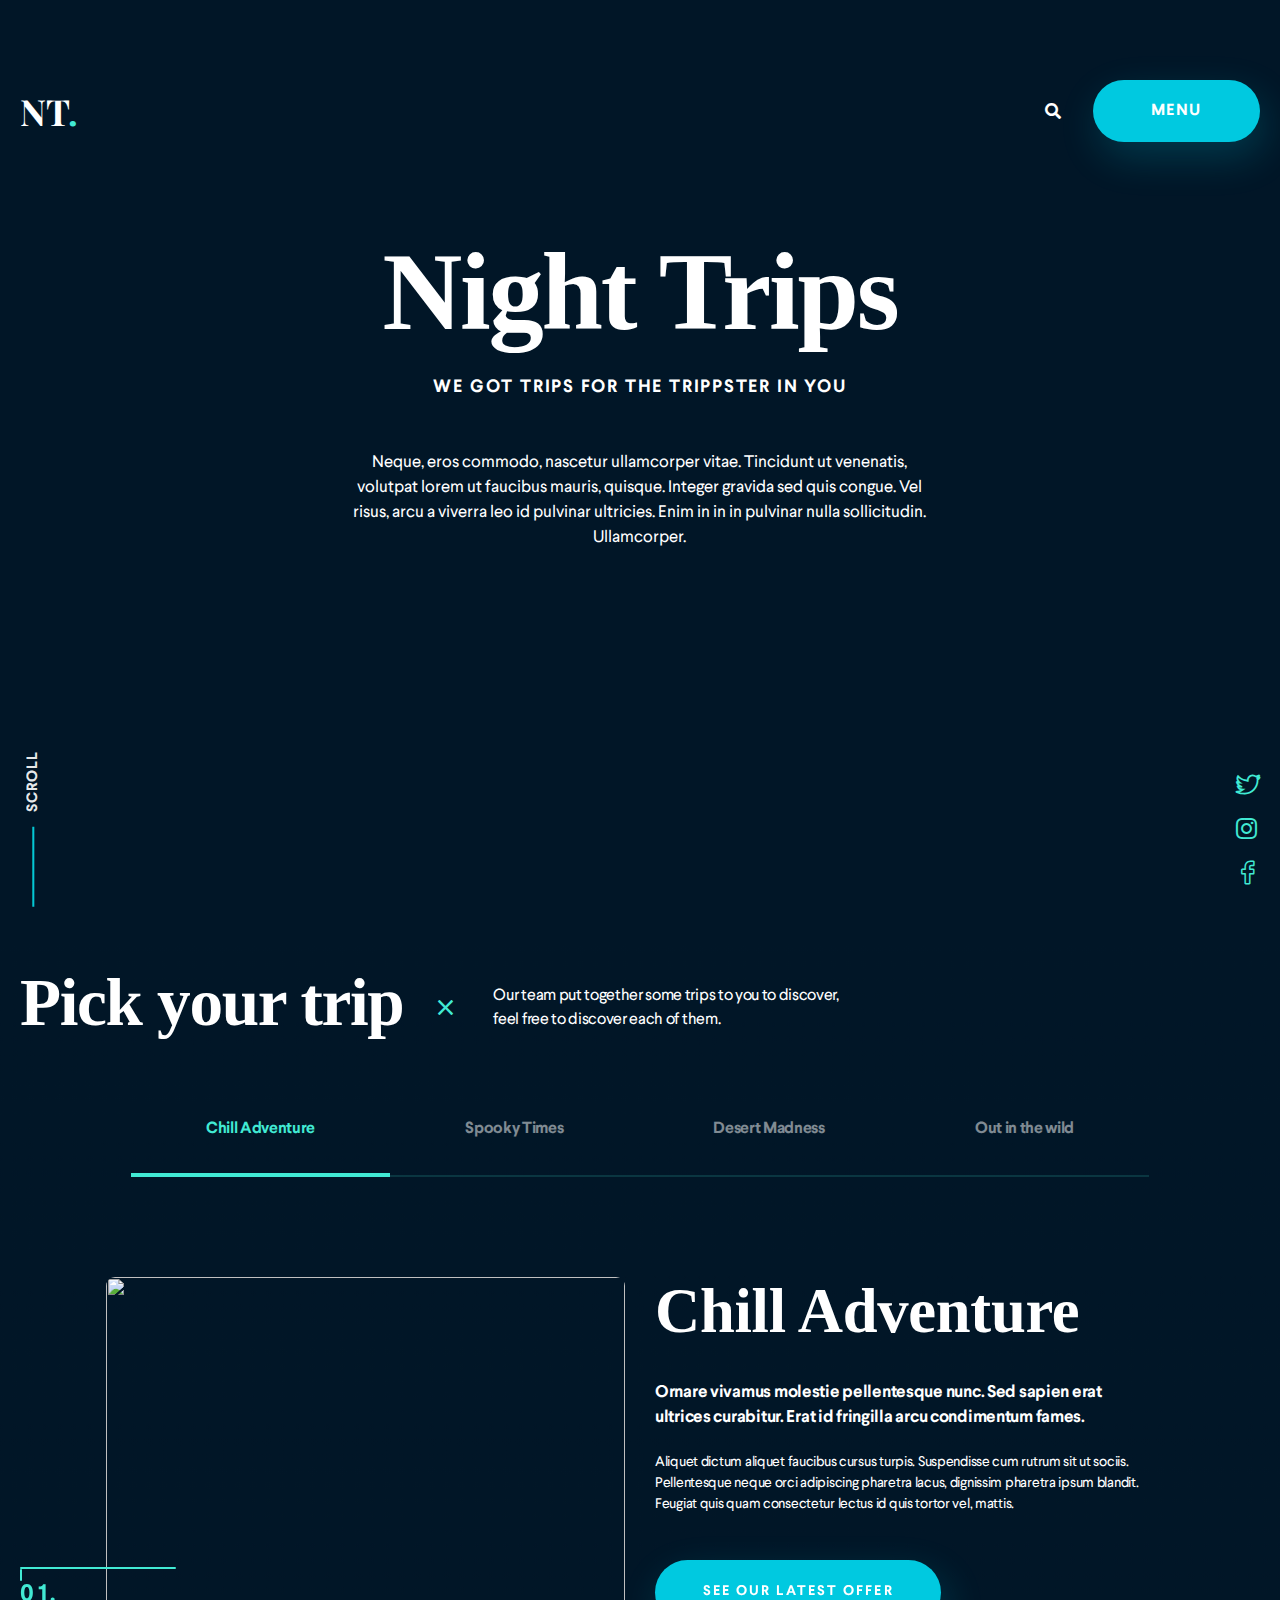
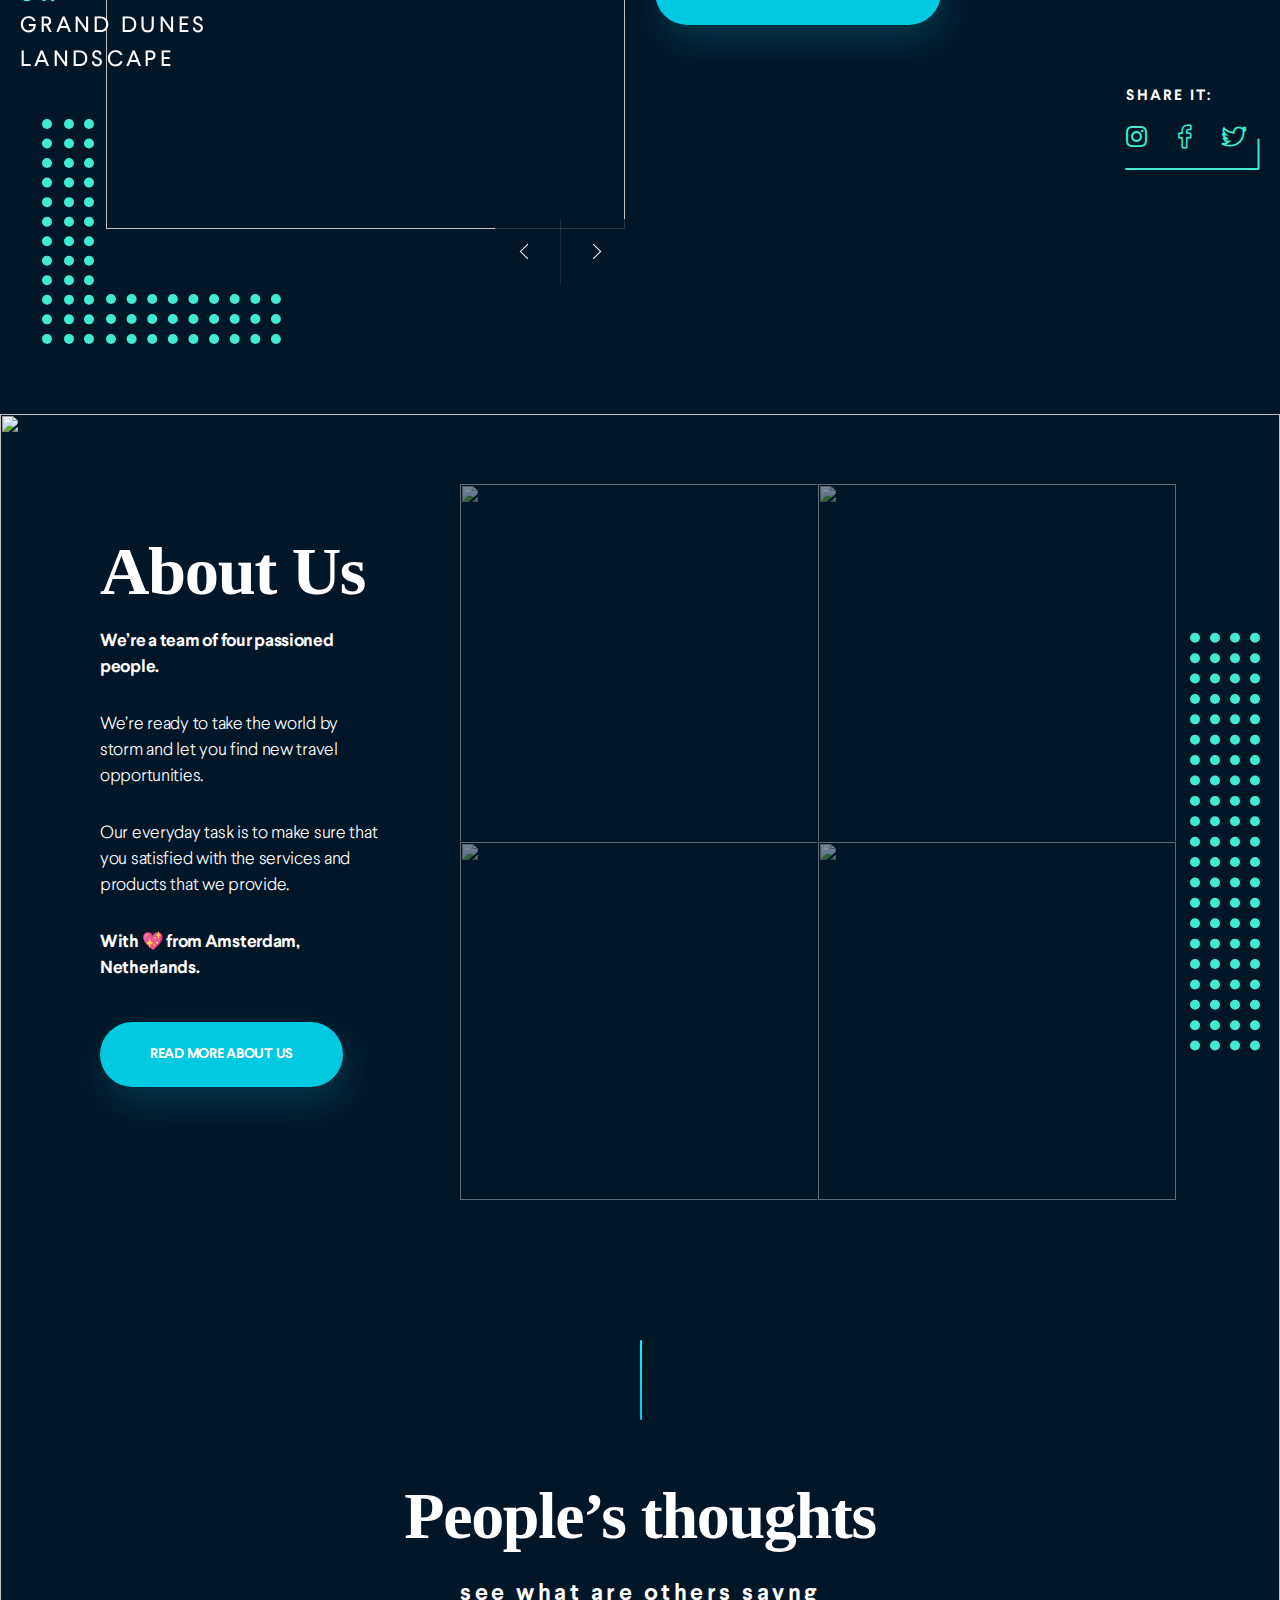
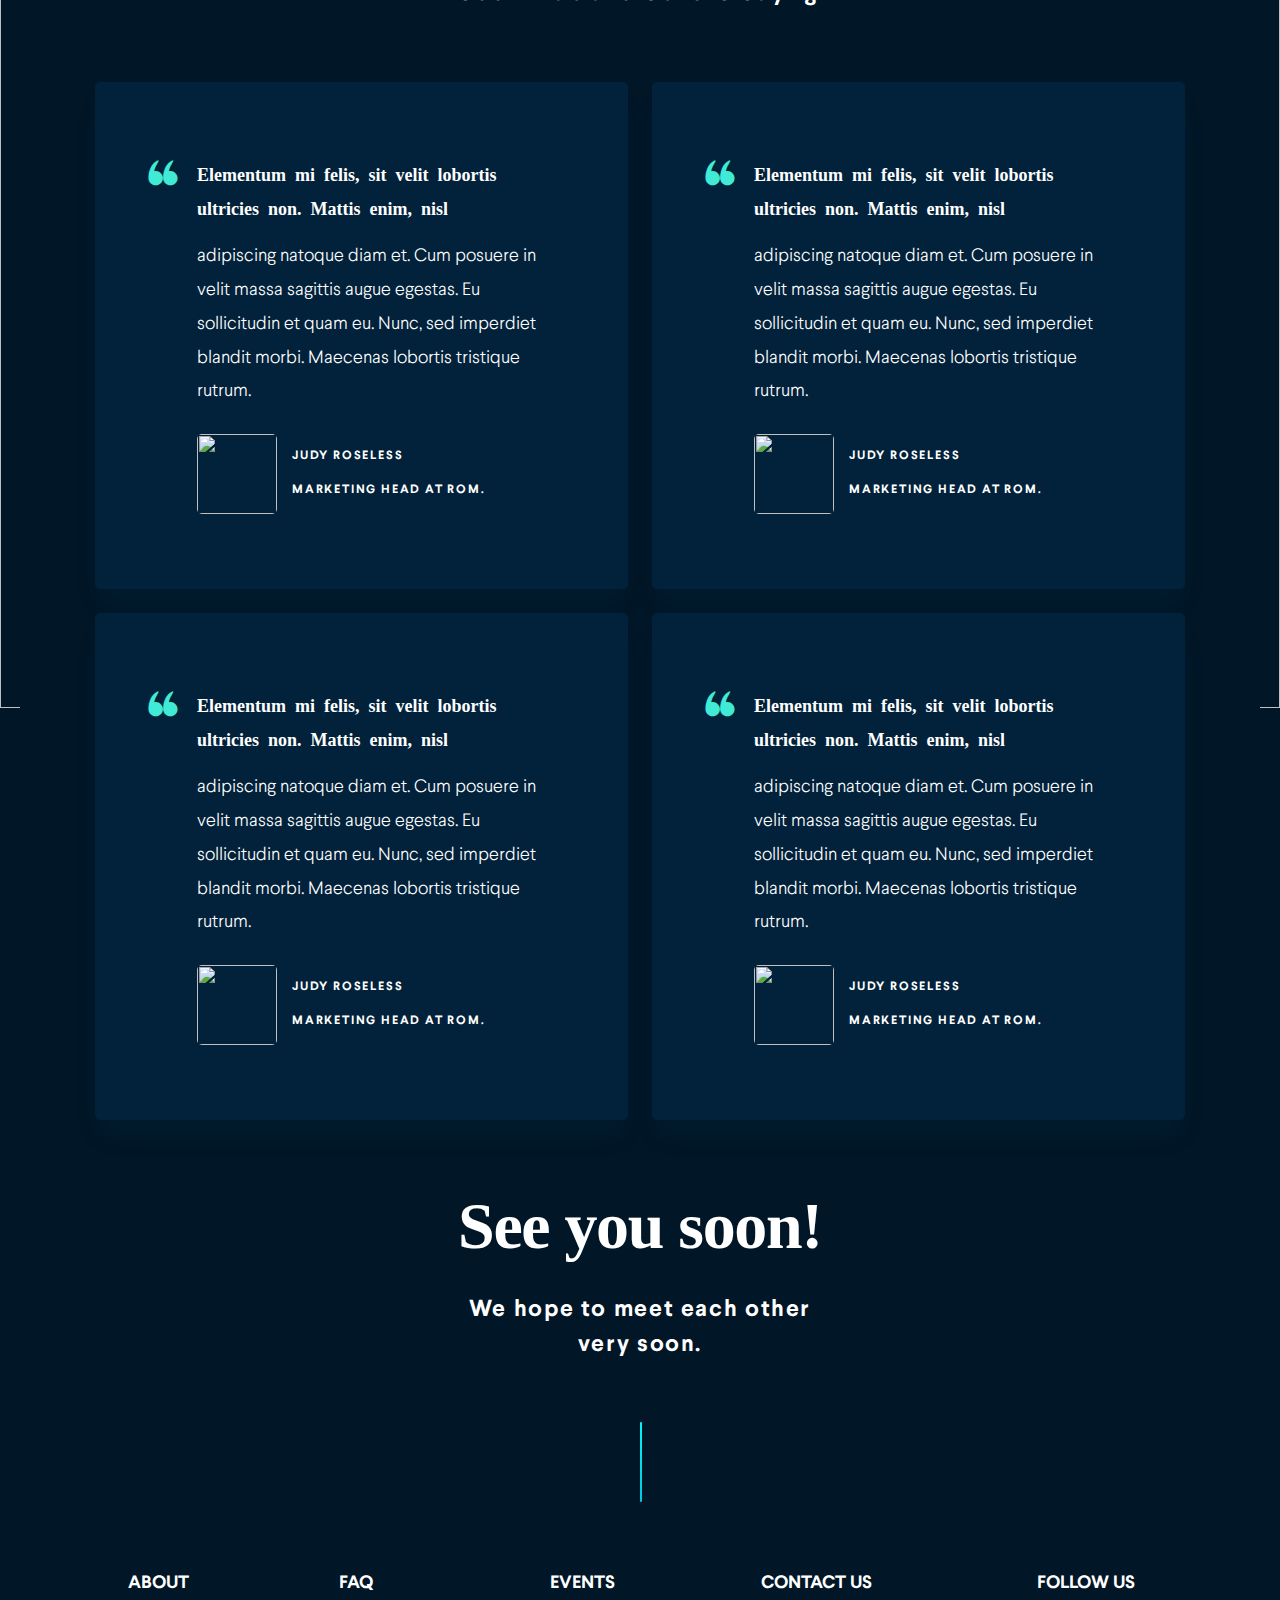
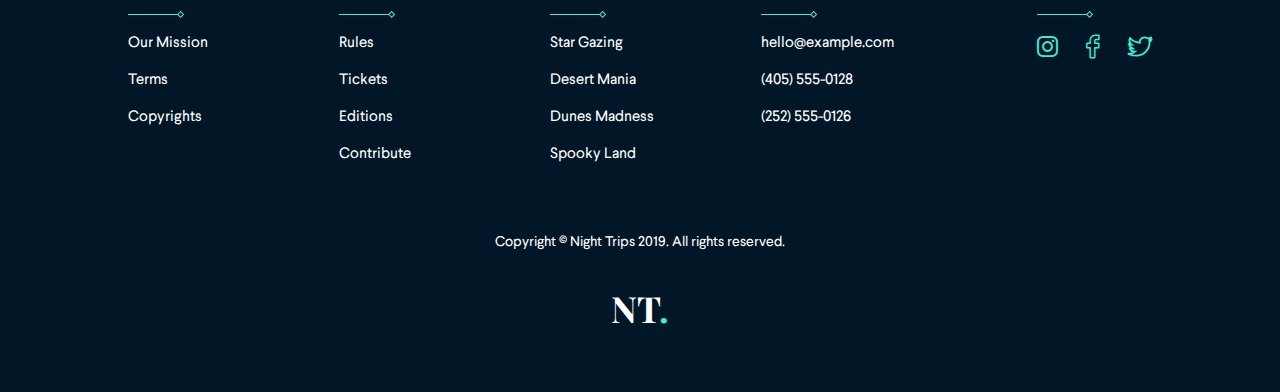
==== commit e5450a8e: "Night-Trips Ended" ====
--- a/index.html
+++ b/index.html
@@ -480,19 +480,19 @@
 								</div> 								<div class="about-page__column about-page__column_right"> 									<div class="about-page__photo-flex">-										<div class="about-page__photo-row about-page__photo-row_left">-											<div class="about-page__image _ibg">+										<div class="about-page__photo-row about-page__photo-row_left _gallery">+											<a href="img/about/01.jpg" class="about-page__image _ibg"> 												<picture><source srcset="img/about/01.webp" type="image/webp"><img src="img/about/01.jpg" alt=""></picture>-											</div>-											<div class="about-page__image _ibg">+											</a>+											<a href="img/about/02.jpg" class="about-page__image _ibg"> 												<picture><source srcset="img/about/02.webp" type="image/webp"><img src="img/about/02.jpg" alt=""></picture>-											</div>-											<div class="about-page__image _ibg">+											</a>+											<a href="img/about/03.jpg" class="about-page__image _ibg"> 												<picture><source srcset="img/about/03.webp" type="image/webp"><img src="img/about/03.jpg" alt=""></picture>-											</div>-											<div class="about-page__image _ibg">+											</a>+											<a href="img/about/04.jpg" class="about-page__image _ibg"> 												<picture><source srcset="img/about/04.webp" type="image/webp"><img src="img/about/04.jpg" alt=""></picture>-											</div>+											</a> 										</div> 										<div class="about-page__photo-row about-page__photo-row_right"> 											<span class="about-page__photo-span"></span>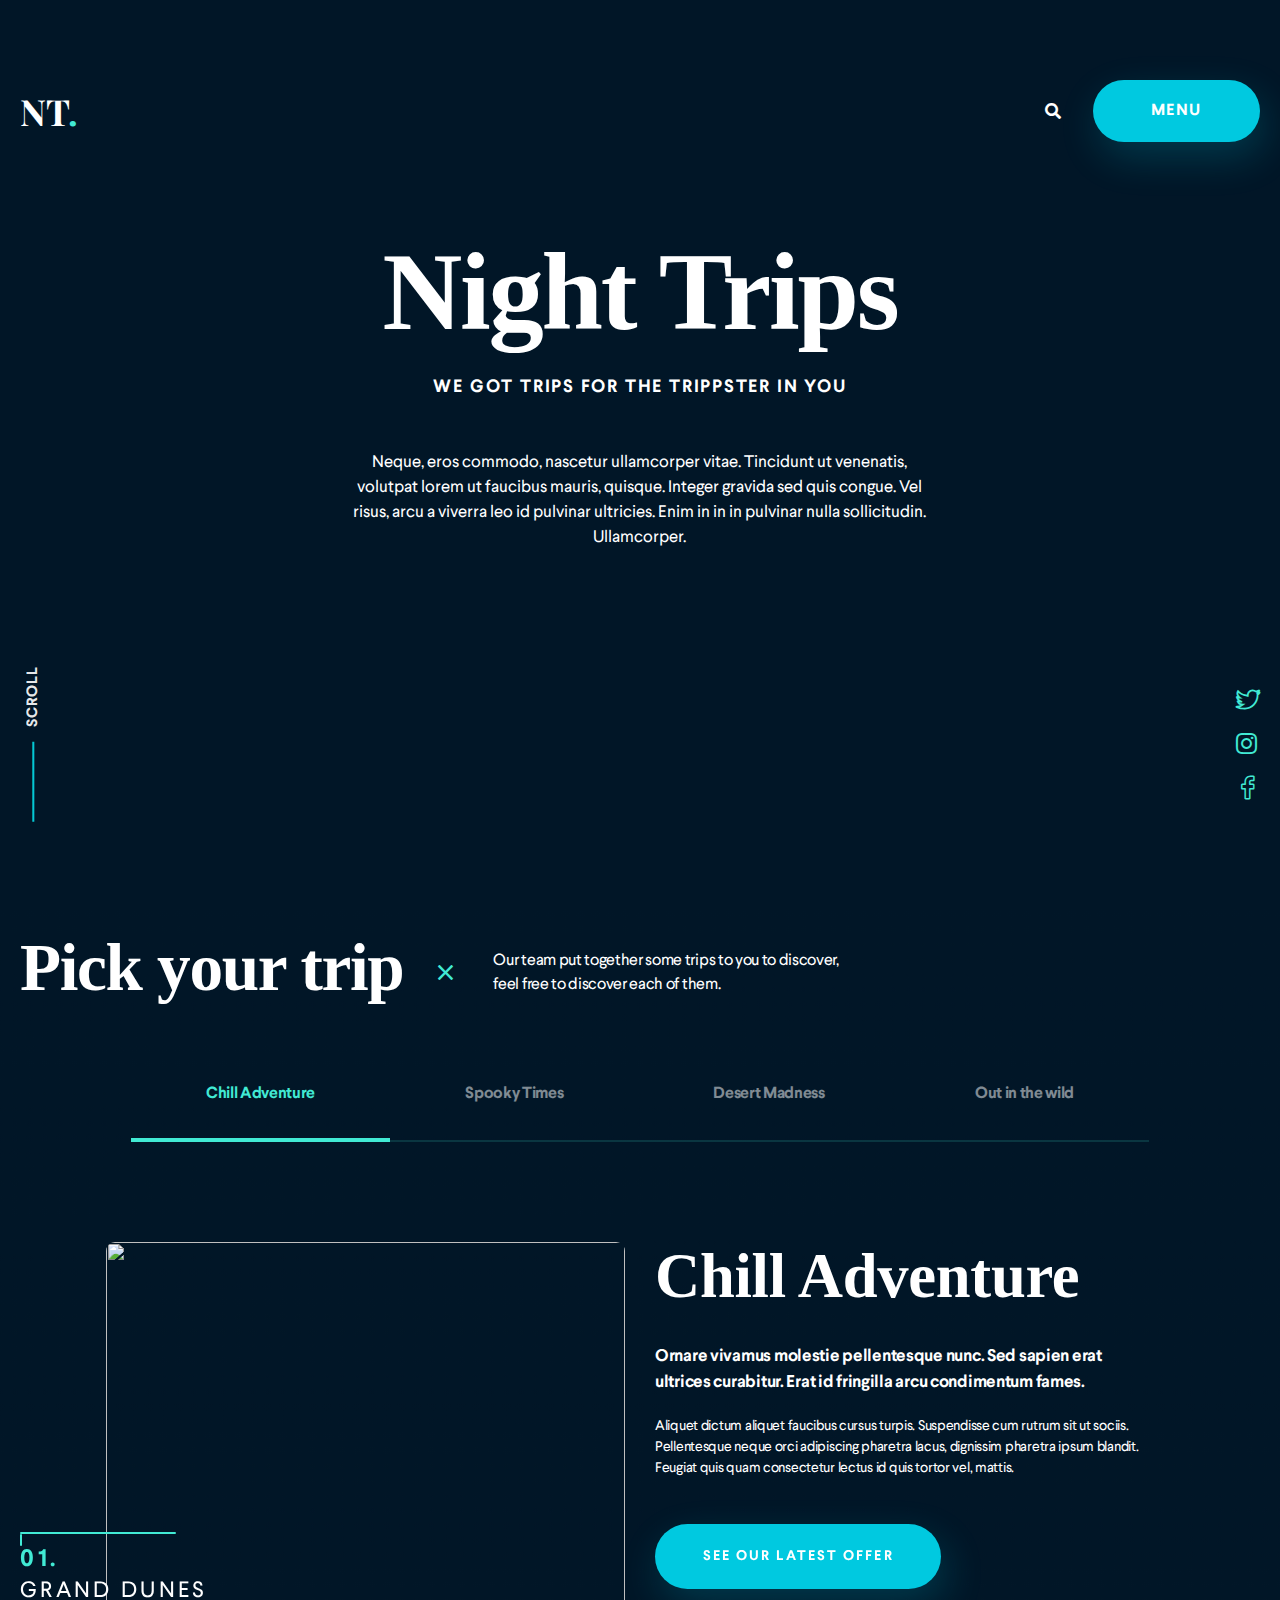
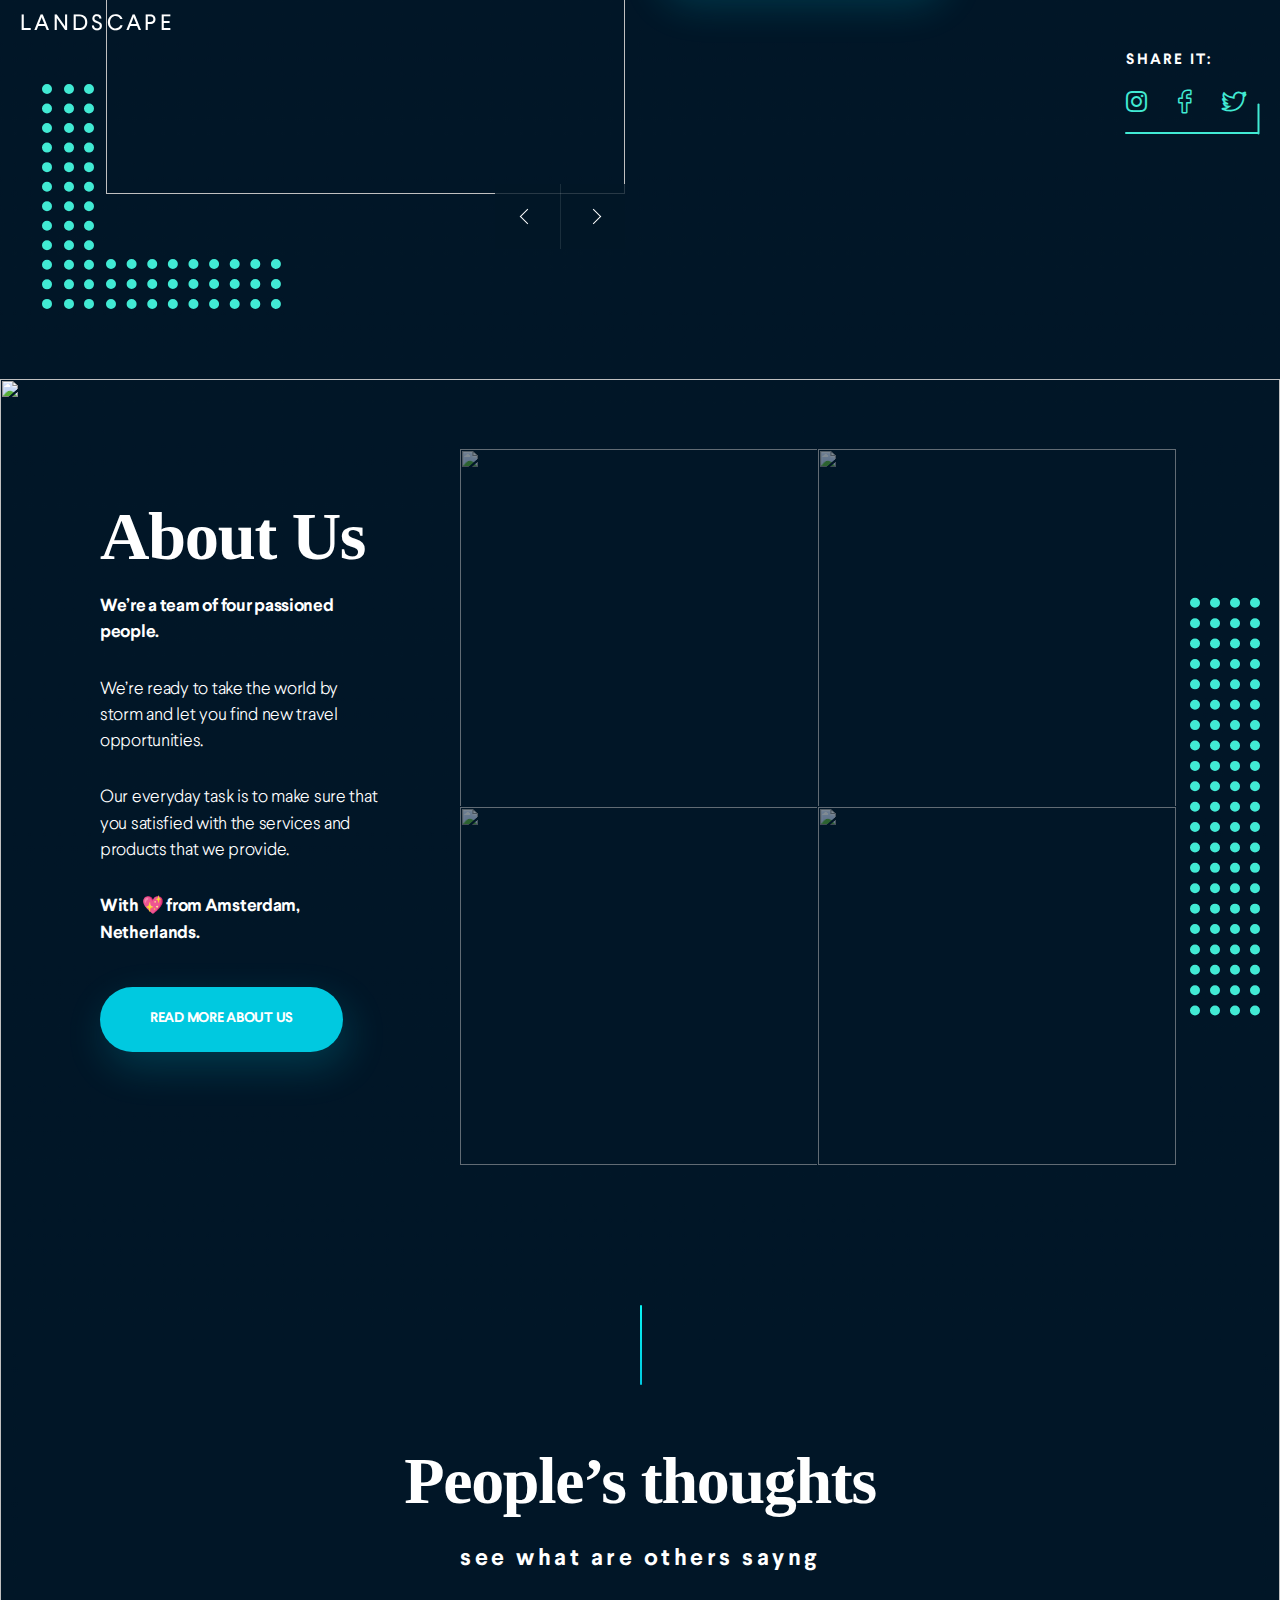
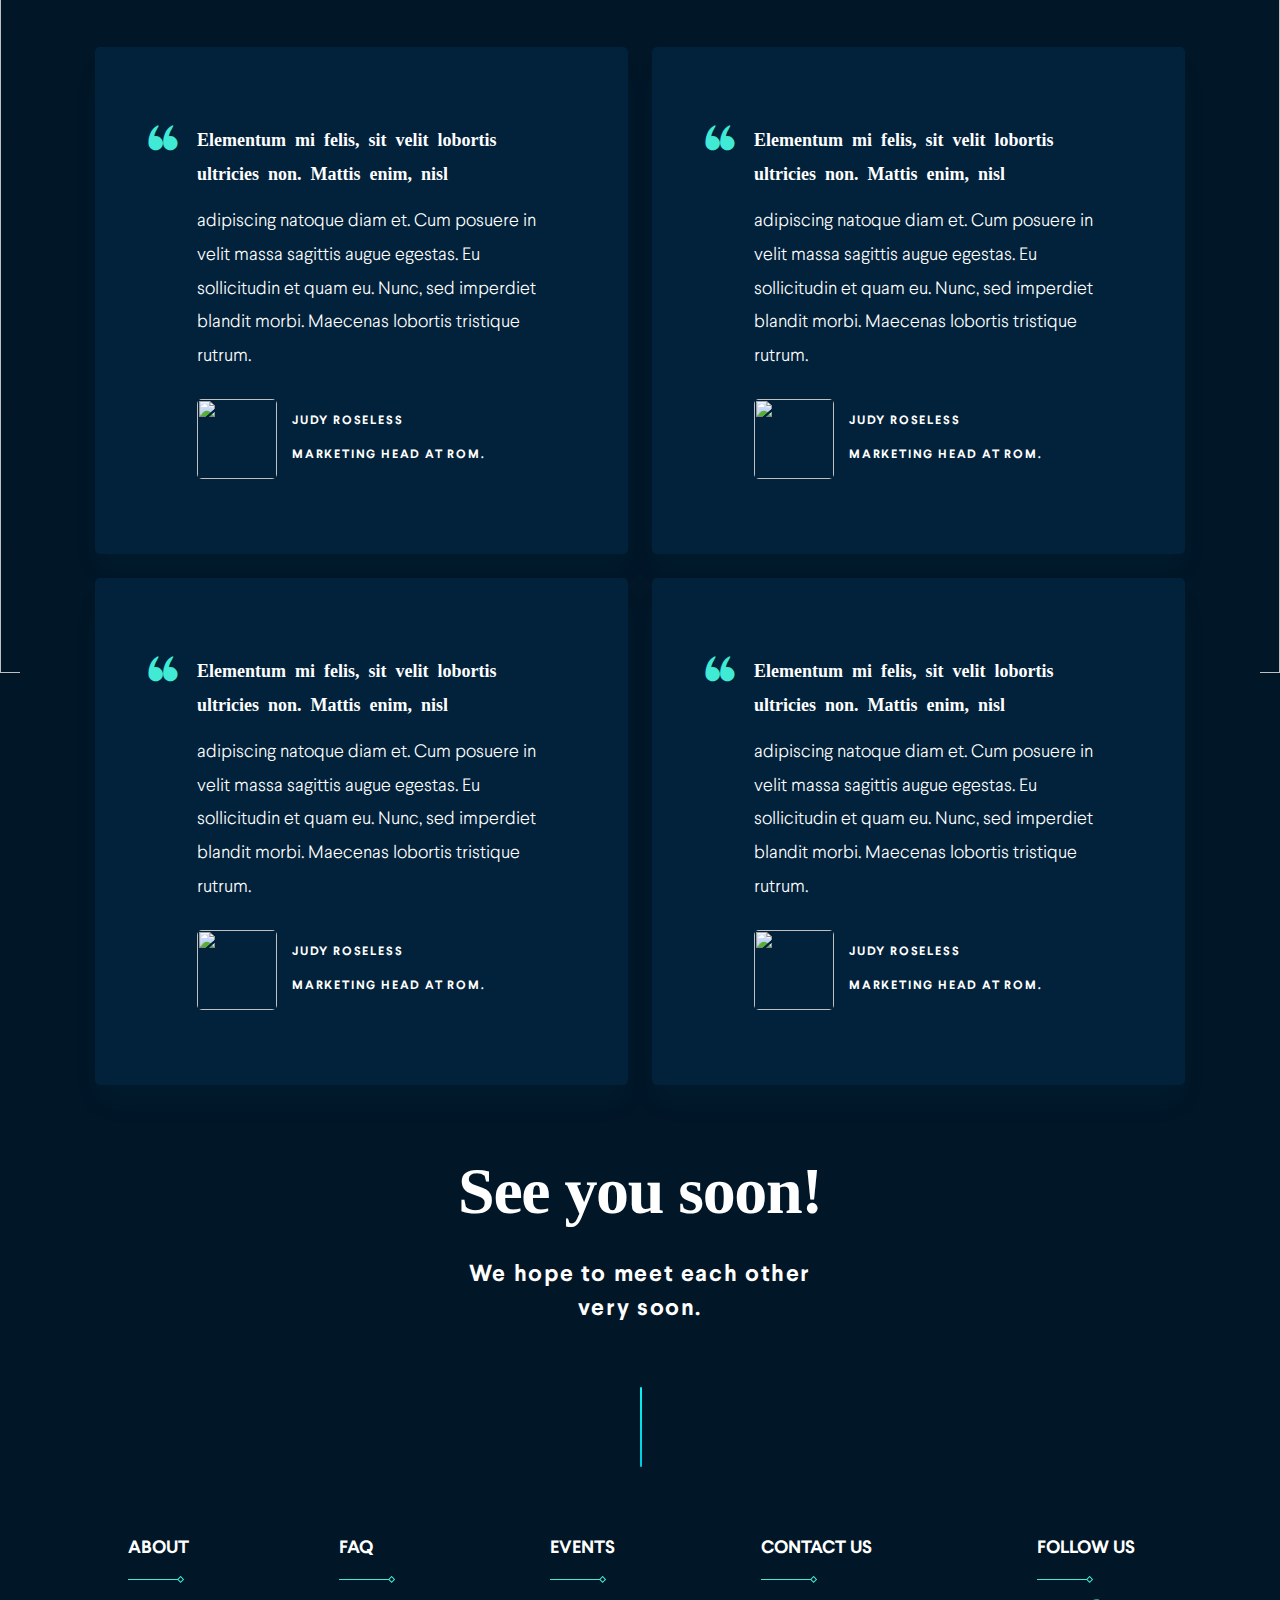
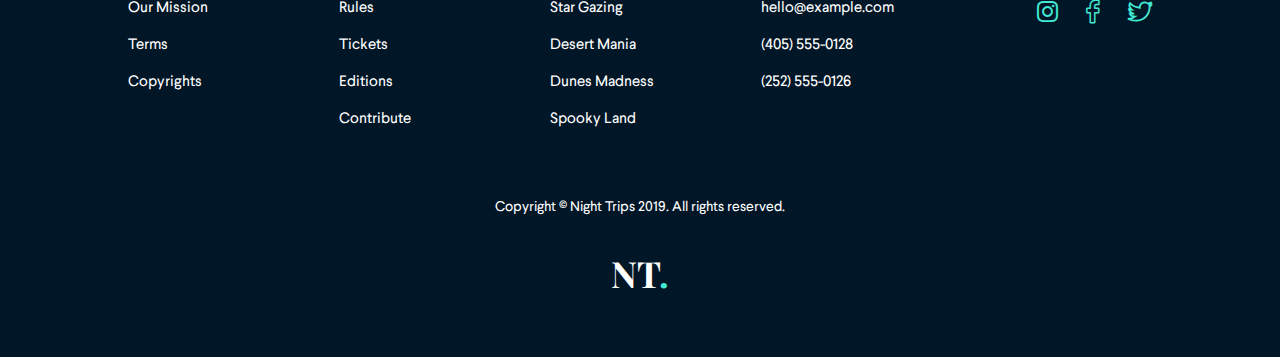
==== commit 7f6472c2: "Night-Trips Ended" ====
--- a/index.html
+++ b/index.html
@@ -13,7 +13,7 @@
  <body> 	<div class="wrapper">-		<header class="header">+		<header class="header _lp"> 	<div class="header__content _container"> 		<div class="header__row"> 			<a href="#" class="header__logo">@@ -23,11 +23,12 @@
 				<form action="#" method="GET" class="header__search-box"> 					<input autocomplete="off" type="text" name="form[]" value="" class="header__input input" 						placeholder="Search">-					<div class="header__search _icon-search"></div>+					<button type="submit" class="header__search-btn _icon-search"></button> 				</form>+				<button type="button" class="header__search _icon-search"></button> 				<div class="header__menu menu">-					<span class="menu__icons menu all-btn icon-menu">menu</span>-					<nav class="menu__bodys">+					<span class="menu__icon menu all-btn icon-menu">menu</span>+					<nav class="menu__body"> 						<ul class="menu__list"> 							<li><a data-goto=".to-home" href="#" class="menu__links">Home</a></li> 							<li><a data-goto=".to-pick" href="#" class="menu__links">Pick Your Trip</a></li>@@ -41,7 +42,6 @@
 		</div> 	</div> </header>- 		<main class="page"> 			<div class="page__mainscreen mainscreen-page"> 				<div class="mainscreen-page__gradient"></div>@@ -55,15 +55,17 @@
 							Ullamcorper.</div> 					</div> 					<div class="mainscreen-page__bottom bottom-mainscreen">-						<div class="bottom-mainscreen__row">-							<div class="bottom-mainscreen__column bottom-mainscreen__column_left">-								<div class="bottom-mainscreen__scroll">scroll</div>-							</div>-							<div class="bottom-mainscreen__column bottom-mainscreen__column_right">-								<div class="bottom-mainscreen__social">-									<a href="#" class="bottom-mainscreen__link _icon-twitter"></a>-									<a href="#" class="bottom-mainscreen__link _icon-instagram"></a>-									<a href="#" class="bottom-mainscreen__link _icon-facebook"></a>+						<div class="mainscreen-page__container _container">+							<div class="bottom-mainscreen__row">+								<div class="bottom-mainscreen__column bottom-mainscreen__column_left">+									<div class="bottom-mainscreen__scroll">scroll</div>+								</div>+								<div class="bottom-mainscreen__column bottom-mainscreen__column_right">+									<div class="bottom-mainscreen__social">+										<a href="#" class="bottom-mainscreen__link _icon-twitter"></a>+										<a href="#" class="bottom-mainscreen__link _icon-instagram"></a>+										<a href="#" class="bottom-mainscreen__link _icon-facebook"></a>+									</div> 								</div> 							</div> 						</div>@@ -516,7 +518,8 @@
 									<div class="testimonials-page__row"> 										<div class="testimonials-page__column"> 											<div class="testimonials-page__card card-testimonials">-												<div class="card-testimonials__title _icon-comment">Elementum mi felis, sit velit lobortis+												<div class="card-testimonials__title _icon-comment">Elementum mi felis, sit velit+													lobortis 													ultricies 													non. Mattis enim, nisl</div> 												<div class="card-testimonials__text">adipiscing natoque diam et. Cum posuere in@@ -557,7 +560,8 @@
 										</div> 										<div class="testimonials-page__column"> 											<div class="testimonials-page__card card-testimonials">-												<div class="card-testimonials__title _icon-comment">Elementum mi felis, sit velit lobortis+												<div class="card-testimonials__title _icon-comment">Elementum mi felis, sit velit+													lobortis 													ultricies 													non. Mattis enim, nisl</div> 												<div class="card-testimonials__text">adipiscing natoque diam et. Cum posuere in@@ -599,7 +603,8 @@
 									</div> 									<div class="testimonials-page__end"> 										<div class="testimonials-page__end-title title">See you soon!</div>-										<div class="testimonials-page__end-subtitle">We hope to meet each other <br> very soon.</div>+										<div class="testimonials-page__end-subtitle">We hope to meet each other <br> very soon.+										</div> 									</div> 								</div> 							</div>--- a/css/style.min.css
+++ b/css/style.min.css
@@ -1 +1 @@
-@charset "UTF-8";@import url(https://fonts.googleapis.com/css?family=Playfair+Display:700&display=swap);@font-face{font-family:icons;font-display:swap;src:url(../fonts/icons.woff) format("woff"),url(../fonts/icons.woff2) format("woff2");font-weight:400;font-style:normal}@font-face{font-family:Larsseit;src:url(../fonts/Larsseit-Light.eot);src:local("☺"),url(../fonts/Larsseit-Light.woff) format("woff"),url(../fonts/Larsseit-Light.ttf) format("truetype"),url(../fonts/Larsseit-Light.svg) format("svg");font-weight:300;font-style:normal}@font-face{font-family:Larsseit;src:url(../fonts/Larsseit.eot);src:local("☺"),url(../fonts/Larsseit.woff) format("woff"),url(../fonts/Larsseit.ttf) format("truetype"),url(../fonts/Larsseit.svg) format("svg");font-weight:400;font-style:normal}@font-face{font-family:Larsseit;src:url(../fonts/Larsseit-Bold.eot);src:local("☺"),url(../fonts/Larsseit-Bold.woff) format("woff"),url(../fonts/Larsseit-Bold.ttf) format("truetype"),url(../fonts/Larsseit-Bold.svg) format("svg");font-weight:700;font-style:normal}@font-face{font-family:Larsseit;src:url(../fonts/Larsseit-ExtraBold.eot);src:local("☺"),url(../fonts/Larsseit-ExtraBold.woff) format("woff"),url(../fonts/Larsseit-ExtraBold.ttf) format("truetype"),url(../fonts/Larsseit-ExtraBold.svg) format("svg");font-weight:900;font-style:normal}@font-face{font-family:Noe-Display;src:url(../fonts/Noe-Display-Bold.eot);src:local("☺"),url(../fonts/Noe-Display-Bold.woff) format("woff"),url(../fonts/Noe-Display-Bold.ttf) format("truetype"),url(../fonts/Noe-Display-Bold.svg) format("svg");font-weight:700;font-style:normal}@font-face{font-family:icons;src:url(../fonts/icons.eot?2uwd1i);src:url(../fonts/icons.eot?2uwd1i#iefix) format("embedded-opentype"),url(../fonts/icons.ttf?2uwd1i) format("truetype"),url(../fonts/icons.woff?2uwd1i) format("woff"),url(../fonts/icons.svg?2uwd1i#icons) format("svg");font-weight:400;font-style:normal;font-display:block}[class*=" _icon-"],[class^="_icon-"]{font-family:icons!important;speak:never;font-style:normal;font-weight:400;font-variant:normal;text-transform:none;line-height:1;-webkit-font-smoothing:antialiased;-moz-osx-font-smoothing:grayscale}._icon-close:before{content:"\e900"}._icon-comment:before{content:"\e901"}._icon-facebook:before{content:"\e902"}._icon-instagram:before{content:"\e903"}._icon-search:before{content:"\e904"}._icon-twitter:before{content:"\e905"}*{padding:0;margin:0;border:0}*,:after,:before{-webkit-box-sizing:border-box;box-sizing:border-box}aside,footer,header,nav,section{display:block}html{font-size:14px}body,html{height:100%;min-width:320px}body{line-height:1;font-family:Larsseit;-ms-text-size-adjust:100%;-moz-text-size-adjust:100%;-webkit-text-size-adjust:100%}button,input,textarea{font-family:Larsseit}input::-ms-clear{display:none}button{cursor:pointer;background-color:inherit}button::-moz-focus-inner{padding:0;border:0}a,a:visited{text-decoration:none}a:hover{text-decoration:none}ul li{list-style:none}img{vertical-align:top}h1,h2,h3,h4,h5,h6{font-weight:inherit;font-size:inherit}body{color:#000;background-color:#011627;font-size:14px}body._lock{overflow:hidden}.wrapper{width:100%;min-height:100%;overflow:hidden;display:-webkit-box;display:-ms-flexbox;display:flex;-webkit-box-orient:vertical;-webkit-box-direction:normal;-ms-flex-direction:column;flex-direction:column}._container{max-width:1460px;margin:0 auto;padding:0 20px}._container-1025{max-width:1065px;padding:0 20px;margin:0 auto}._container-1050{max-width:1090px;margin:0 auto}._container-1375{max-width:1415px;padding:0 20px;margin:0 auto}._container-1680{max-width:1720px;padding:0 20px;margin:0 auto}.btn{display:-webkit-inline-box;display:-ms-inline-flexbox;display:inline-flex;padding:0 0}.btn._fw{width:100%}.select{position:relative}.select__item{position:relative}.select__title{color:#000;border:1px solid #d9d9d9;background-color:#fff;cursor:pointer;border-radius:4px}.select__value{display:-webkit-box;display:-ms-flexbox;display:flex;font-size:14px;height:30px;padding:0 15px;-webkit-box-align:center;-ms-flex-align:center;align-items:center;-webkit-box-pack:justify;-ms-flex-pack:justify;justify-content:space-between;-webkit-box-orient:horizontal;-webkit-box-direction:reverse;-ms-flex-direction:row-reverse;flex-direction:row-reverse}.select__value span{height:1em;overflow:hidden;display:-webkit-box;-webkit-line-clamp:1;-webkit-box-orient:vertical}.select__value:before{content:"";display:inline-block;-webkit-transition:all .3s ease 0s;-o-transition:all .3s ease 0s;transition:all .3s ease 0s;width:11px;height:7px;background:url(../img/icons/select.svg) center/100% no-repeat}.select__input{width:100%;background-color:transparent;height:100%}.select__options{color:#000;position:absolute;top:29px;border-radius:0 0 4px 4px;min-width:100%;left:0;background-color:#fff;border-top:0;border:1px solid #d9d9d9;border-top:0;font-size:14px;padding:10px 0 5px 0}.select__option{cursor:pointer;padding:5px 15px;margin:0}.select._active{z-index:5}.select._active .select__value:before{-webkit-transform:rotate(-180deg);-ms-transform:rotate(-180deg);transform:rotate(-180deg)}.select._active .select__options{display:block}input[type=email],input[type=tel],input[type=text],textarea{-webkit-appearance:none;-moz-appearance:none;appearance:none}input[type=email]:focus,input[type=tel]:focus,input[type=text]:focus,textarea:focus{outline:0}.input{width:100%;display:block;padding:0 20px}textarea.input{resize:none;padding:0 0}.checkbox{position:relative}.checkbox__input{position:absolute;width:0;height:0;opacity:0;visibility:hidden}.checkbox__input:checked+.checkbox__text:before{background:#fff url(../img/icons/check.svg) center no-repeat}.checkbox__text{display:-webkit-inline-box;display:-ms-inline-flexbox;display:inline-flex;-webkit-box-align:center;-ms-flex-align:center;align-items:center;position:relative;font-size:16px;color:#fff;letter-spacing:-.3px;line-height:calc(20 / 16);cursor:pointer}.checkbox__text:before{content:"";-ms-flex-item-align:start;align-self:flex-start;margin:0 14px 0 0;-webkit-box-flex:0;-ms-flex:0 0 20px;flex:0 0 20px;left:0;top:0;width:20px;height:18px;background:#fff;border:1px solid #a7a9ac}.checkbox a{color:#fff;text-decoration:underline}.checkbox._error .checkbox__text:before{border:1px solid #ee1212}.options{display:-webkit-box;display:-ms-flexbox;display:flex;-webkit-box-orient:vertical;-webkit-box-direction:normal;-ms-flex-direction:column;flex-direction:column;-webkit-box-align:start;-ms-flex-align:start;align-items:flex-start}.options__item{position:relative;cursor:pointer}.options__input{position:absolute;width:0;height:0;opacity:0;left:0;top:0;visibility:hidden}.options__input:checked+.options__text:after{-webkit-transform:scale(1);-ms-transform:scale(1);transform:scale(1)}.options__text{display:-webkit-inline-box;display:-ms-inline-flexbox;display:inline-flex;-webkit-box-align:center;-ms-flex-align:center;align-items:center;position:relative;font-size:16px;color:#fff;letter-spacing:-.3px;line-height:calc(20 / 16)}.options__text:before{content:"";-ms-flex-item-align:start;align-self:flex-start;margin:0 14px 0 0;-webkit-box-flex:0;-ms-flex:0 0 20px;flex:0 0 20px;left:0;top:0;border-radius:50%;width:20px;height:18px;background:#fff;border:1px solid #a7a9ac}.options__text:after{content:"";-webkit-transition:all .3s ease 0s;-o-transition:all .3s ease 0s;transition:all .3s ease 0s;-webkit-transform:scale(0);-ms-transform:scale(0);transform:scale(0);width:10px;height:10px;border-radius:50%;background-color:#77243a;position:absolute;left:5px;top:4px}.rating{display:-webkit-box;display:-ms-flexbox;display:flex;-webkit-box-align:end;-ms-flex-align:end;align-items:flex-end;font-size:40px;line-height:.75;-webkit-transition:opacity .3s ease 0s;-o-transition:opacity .3s ease 0s;transition:opacity .3s ease 0s}.rating.rating_sending{opacity:.2}.rating.rating_set .rating__active,.rating.rating_set .rating__item{cursor:pointer}.rating__body{position:relative}.rating__body::before{content:"★★★★★";display:block}.rating__active{position:absolute;width:0%;height:100%;top:0;left:0;overflow:hidden}.rating__active::before{content:"★★★★★";position:absolute;width:100%;height:100%;top:0;left:0;color:#ffd300}.rating__items{display:-webkit-box;display:-ms-flexbox;display:flex;position:absolute;width:100%;height:100%;top:0;left:0}.rating__item{-webkit-box-flex:0;-ms-flex:0 0 20%;flex:0 0 20%;height:100%;opacity:0}.rating__value{font-size:50%;line-height:1;padding:0 0 0 10px}.quantity{width:88px;height:40px;display:-webkit-box;display:-ms-flexbox;display:flex;border:1px solid rgba(166,166,166,.45)}.quantity__button{-webkit-box-flex:0;-ms-flex:0 0 30px;flex:0 0 30px;position:relative;cursor:pointer}.quantity__button::after,.quantity__button::before{content:"";position:absolute;top:50%;left:50%;-webkit-transition:all .3s ease 0s;-o-transition:all .3s ease 0s;transition:all .3s ease 0s;margin:0 0 0 -4.5px;background-color:#a6a6a6;width:9px;height:1px}.quantity__button_plus::before{-webkit-transform:rotate(-90deg);-ms-transform:rotate(-90deg);transform:rotate(-90deg)}.quantity__input{-webkit-box-flex:1;-ms-flex:1 1 auto;flex:1 1 auto}.quantity__input input{height:100%;color:#a6a6a6;font-size:12px;width:100%;text-align:center}.row:after{display:block;content:"";clear:both}.rub:after{content:"₽"}ol.counter{list-style-type:none;counter-reset:item}ol.counter li{position:relative;padding:0 0 0 45px}ol.counter li:before{counter-increment:item;content:counter(item);position:absolute;left:0;top:0;color:#818181;font-size:14px;font-weight:700;text-align:center;line-height:26px;border-radius:50%;width:28px;height:28px;border:1px solid #4274bb}.ellipsis{display:block;overflow:hidden;width:100%;white-space:nowrap;-o-text-overflow:ellipsis;text-overflow:ellipsis}.es{overflow:hidden;white-space:nowrap;-o-text-overflow:ellipsis;text-overflow:ellipsis}.table{display:table;font-size:0;width:100%}.trow{display:table-row}.cell{display:table-cell}.cell.full{width:100%}._ibg{position:relative}._ibg img{position:absolute;width:100%;height:100%;top:0;left:0;-o-object-fit:cover;object-fit:cover}body.ie ._ibg{background-position:center;background-size:cover;background-repeat:no-repeat}body.ie ._ibg img{width:0;height:0;opacity:0;visibility:hidden}._video{position:relative;overflow:hidden;height:0;padding-bottom:56.25%}._video embed,._video iframe,._video object,._video video{position:absolute;top:0;left:0;width:100%;height:100%}.videobg embed,.videobg iframe,.videobg object,.videobg video{position:fixed;top:50%;left:50%;min-width:100%;min-height:100%;width:auto;height:auto;z-index:-100;-webkit-transform:translateX(-50%) translateY(-50%);-ms-transform:translateX(-50%) translateY(-50%);transform:translateX(-50%) translateY(-50%);background-size:cover}._more-content{-webkit-transition:all .3s ease 0s;-o-transition:all .3s ease 0s;transition:all .3s ease 0s;overflow:hidden}._more-link{cursor:pointer}._more-link span{font-style:normal}._more-link span:first-child{display:block}._more-link span:last-child{display:none}._more-link._active span{font-style:normal}._more-link._active span:first-child{display:none}._more-link._active span:last-child{display:block}#map{background:url(../img/icons/loading.gif) center/50px no-repeat}._swiper{overflow:hidden}._swiper .swiper-wrapper{width:100%;height:100%;-webkit-box-sizing:content-box;box-sizing:content-box;display:-webkit-box;display:-ms-flexbox;display:flex;position:relative}._swiper.swiper-container-vertical .swiper-wrapper{-webkit-box-orient:vertical;-webkit-box-direction:normal;-ms-flex-direction:column;flex-direction:column}._swiper.swiper-container-autoheight .swiper-wrapper{-webkit-box-align:start;-ms-flex-align:start;align-items:flex-start}.swiper-container-initialized .swiper-slide{-ms-flex-negative:0;flex-shrink:0}.swiper-container-android .swiper-slide,.swiper-container-android .swiper-wrapper{-webkit-transform:translate3d(0,0,0);transform:translate3d(0,0,0)}.swiper-button-lock{display:none!important}._tabs-block{display:none}._tabs-block._active{display:block}.mirror{-webkit-transform:scale(-1,1);-ms-transform:scale(-1,1);transform:scale(-1,1)}.nicescroll-rails{z-index:1000!important}._custom-scroll{position:fixed;right:0;top:0;width:3px;height:100%;z-index:1000}._custom-scroll__line{background-color:rgba(0,0,0,.5);border-radius:3px 0 0 3px;position:relative;left:0;top:0;width:100%}.popup{-webkit-overflow-scrolling:touch;z-index:100;padding:30px 10px;position:fixed;top:0;left:0;width:100%;height:100%;-webkit-transition:visibility .8s ease 0s;-o-transition:visibility .8s ease 0s;transition:visibility .8s ease 0s;visibility:hidden}.popup::before{content:"";background-color:rgba(0,0,0,.9);position:fixed;width:100%;height:100%;top:0;left:0;opacity:0;-webkit-transition:opacity .8s ease 0s;-o-transition:opacity .8s ease 0s;transition:opacity .8s ease 0s}.popup.show{visibility:visible;overflow:auto}.popup.show::before{opacity:1}.popup.show .popup__body{-webkit-transform:scale(1);-ms-transform:scale(1);transform:scale(1)}.popup._active{overflow:auto;visibility:visible}.popup._active::before{opacity:1}.popup._active .popup__body{-webkit-transition:all .3s ease .2s;-o-transition:all .3s ease .2s;transition:all .3s ease .2s;-webkit-transform:scale(1);-ms-transform:scale(1);transform:scale(1)}.popup__content{display:-webkit-box;display:-ms-flexbox;display:flex;-webkit-box-orient:vertical;-webkit-box-direction:normal;-ms-flex-direction:column;flex-direction:column;-webkit-box-align:center;-ms-flex-align:center;align-items:center;min-height:100%;-webkit-box-flex:1;-ms-flex:1 1 auto;flex:1 1 auto;width:100%;display:flex;-webkit-box-pack:center;-ms-flex-pack:center;justify-content:center;align-items:center}.popup__body{-webkit-transform:scale(0);-ms-transform:scale(0);transform:scale(0);-webkit-transition:all .3s ease 0s;-o-transition:all .3s ease 0s;transition:all .3s ease 0s;background-color:#fff;padding:50px;width:100%;max-width:800px}.popup__close{width:15px;height:15px;position:absolute;top:0;right:0;cursor:pointer;z-index:30;background:url(../img/icons/close.svg) 0 0 no-repeat}.header{position:absolute;top:0;left:0;right:0;z-index:50;padding:77px 0}.header._scroll{position:fixed;width:100%;padding:20px 0}.header__row{display:-webkit-box;display:-ms-flexbox;display:flex;-webkit-box-pack:justify;-ms-flex-pack:justify;justify-content:space-between;-webkit-box-align:center;-ms-flex-align:center;align-items:center}.header__logo{font-family:"Playfair Display";font-weight:700;font-size:36px;line-height:190%;color:#fff}.header__logo p{position:relative;z-index:51}.header__logo span{color:#41ead4}.header__list{display:-webkit-box;display:-ms-flexbox;display:flex;-webkit-box-align:center;-ms-flex-align:center;align-items:center;position:relative}.header__search-box{display:-webkit-box;display:-ms-flexbox;display:flex;-webkit-box-align:center;-ms-flex-align:center;align-items:center}.header__input{border-radius:48px;height:40px;width:170px;-webkit-transition:all .3s ease 0s;-o-transition:all .3s ease 0s;transition:all .3s ease 0s;-webkit-transform:translate(15%,0);-ms-transform:translate(15%,0);transform:translate(15%,0);opacity:0;visibility:hidden}.header__input._active{-webkit-transform:translate(-20px,0);-ms-transform:translate(-20px,0);transform:translate(-20px,0);opacity:1;visibility:visible}.header__search{cursor:pointer;color:#fff;font-size:16px;display:inline-block;-webkit-transition:all .3s ease 0s;-o-transition:all .3s ease 0s;transition:all .3s ease 0s}.menu__bodys{position:fixed;width:100%;height:222px;right:0;background-color:rgba(8,69,136,.9);overflow:auto;display:-webkit-box;display:-ms-flexbox;display:flex;-webkit-box-pack:center;-ms-flex-pack:center;justify-content:center;-webkit-box-align:center;-ms-flex-align:center;align-items:center;opacity:0;visibility:hidden;-webkit-transition:all .3s ease 0s;-o-transition:all .3s ease 0s;transition:all .3s ease 0s}.menu__bodys._active{top:0;opacity:1;visibility:visible}.menu__icons{position:relative;z-index:50;cursor:pointer;height:62px;padding:0 58px;border-radius:48px;font-weight:700;font-size:16px;line-height:150%;letter-spacing:.1em;margin:0 0 0 32px}.menu__icons::after{-webkit-transform:translate(-183px,0);-ms-transform:translate(-183px,0);transform:translate(-183px,0)}.menu__list{display:-webkit-inline-box;display:-ms-inline-flexbox;display:inline-flex;-webkit-box-align:center;-ms-flex-align:center;align-items:center;-webkit-box-pack:center;-ms-flex-pack:center;justify-content:center}.menu__list>li{padding:0 20px}.menu__links{color:#fff;font-size:18px;letter-spacing:.1em;text-transform:uppercase;-webkit-transition:all .2s ease 0s;-o-transition:all .2s ease 0s;transition:all .2s ease 0s}.header._scroll .menu__bodys{height:108px}.header._scroll .menu__bodys::before{height:108px}.header._scroll .menu__bodys._active{top:0}.footer{position:relative;z-index:10;padding:70px 0 50px}.footer__content{color:#fff}.footer__row{display:-webkit-box;display:-ms-flexbox;display:flex;margin:0 -15px 70px}.footer__column{-webkit-box-flex:0;-ms-flex:0 1 20%;flex:0 1 20%;padding:0 15px}.footer__column:last-child{padding:0 15px 0 80px}.footer__title{display:block;font-size:18px;line-height:133.33333%;text-transform:uppercase;font-weight:700;color:#fff;margin:0 0 18px 0}.footer__decor{margin:0 0 18px 0;position:relative;width:50px;display:inline-block}.footer__decor>span::before{content:"";height:1px;width:100%;display:inline-block;position:absolute;top:0;left:0;background-color:#41ead4}.footer__decor>span::after{content:"";border:1px solid #41ead4;padding:1.5px;position:absolute;top:0;right:-3px;-webkit-transform:rotate(45deg) translate(0,-60%);-ms-transform:rotate(45deg) translate(0,-60%);transform:rotate(45deg) translate(0,-60%)}.footer__list li{margin:0 0 18px 0}.footer__list li a{-webkit-transition:all .2s ease 0s;-o-transition:all .2s ease 0s;transition:all .2s ease 0s}.footer__list li:last-child{margin:0}.footer__link{font-size:15px;line-height:126.66667%;color:#fff}.footer__social{margin:0 -10px}.footer__social-link{padding:0 10px;display:inline-block;text-align:left;font-size:25px;margin:0 0 15px 0}.footer__copy{text-align:center;margin:0 0 25px 0}.footer__logo{text-align:center}._no-webp .page__background{background:-webkit-gradient(linear,left top,left bottom,from(rgba(1,22,39,0)),color-stop(76.64%,#011627),to(#011627)),url(../img/bg_tabs.png) 50% 0/cover no-repeat}._no-webp .page__background{background:-o-linear-gradient(top,rgba(1,22,39,0) 0,#011627 76.64%,#011627 100%),url(../img/bg_tabs.png) 50% 0/cover no-repeat}._no-webp .page__background{background:linear-gradient(180deg,rgba(1,22,39,0) 0,#011627 76.64%,#011627 100%),url(../img/bg_tabs.png) 50% 0/cover no-repeat}.page__background{position:relative;z-index:3}.page__pick{padding:31px 0 70px 0}.page__about{position:relative;z-index:5;padding:70px 0 140px}.page__testimonials{position:relative;z-index:5}.page__bg-mountain{z-index:0;position:relative}.page__bg-image{position:absolute;top:0;left:0;z-index:1;padding:0 100% 148% 0}.page__bg-image img{-o-object-fit:fill!important;object-fit:fill!important}._no-webp .mainscreen-page{background:url(../img/mainscreen.jpg) center/cover no-repeat}.mainscreen-page{position:relative;min-height:100vh;padding:222px 0 0 0}.mainscreen-page__gradient{position:absolute;left:0;right:0;bottom:0;z-index:2;width:100%;height:377px;background:-webkit-gradient(linear,left top,left bottom,from(rgba(1,22,39,0)),color-stop(76.64%,#011627),to(#011627));background:-o-linear-gradient(top,rgba(1,22,39,0) 0,#011627 76.64%,#011627 100%);background:linear-gradient(180deg,rgba(1,22,39,0) 0,#011627 76.64%,#011627 100%)}.mainscreen-page__bottom{padding:0 0 50px 0}.body-mainscreen{text-align:center;max-width:calc(280px + 363 * ((100vw - 320px)/ (1460 - 320)));margin:0 auto 223px;display:-webkit-box;display:-ms-flexbox;display:flex;-webkit-box-orient:vertical;-webkit-box-direction:normal;-ms-flex-direction:column;flex-direction:column;font-weight:700;color:#fff}.body-mainscreen__title{font-family:"Noe Display";font-size:120px;line-height:127.5%;letter-spacing:-.02em;margin:0 0 14px 0}.body-mainscreen__subtitle{font-size:18px;line-height:133.33333%;letter-spacing:.1em;text-transform:uppercase;color:#fff;margin:0 0 50px 0}.body-mainscreen__text{font-size:17px;line-height:150%;font-weight:400}.bottom-mainscreen{position:relative;z-index:3}.bottom-mainscreen__row{display:-webkit-box;display:-ms-flexbox;display:flex}.bottom-mainscreen__column_left{-webkit-transform:rotate(-90deg) translate(0,-20%);-ms-transform:rotate(-90deg) translate(0,-20%);transform:rotate(-90deg) translate(0,-20%)}.bottom-mainscreen__scroll{cursor:pointer;font-size:15px;font-weight:700;line-height:190%;text-transform:uppercase;letter-spacing:.05em;color:#fff;display:-webkit-box;display:-ms-flexbox;display:flex;-webkit-box-align:center;-ms-flex-align:center;align-items:center;opacity:.9;-webkit-transition:all .3s ease 0s;-o-transition:all .3s ease 0s;transition:all .3s ease 0s;-webkit-animation:scroll 1.3s linear 0s infinite alternate none;animation:scroll 1.3s linear 0s infinite alternate none}.bottom-mainscreen__scroll::before{content:"";display:inline-block;height:2px;width:80px;margin:0 15px 0 0;background:-webkit-gradient(linear,left top,left bottom,from(#09f4f4),to(#00c9e0));background:-o-linear-gradient(top,#09f4f4 0,#00c9e0 100%);background:linear-gradient(180deg,#09f4f4 0,#00c9e0 100%)}.bottom-mainscreen__link{margin:0 0 20px 0}.bottom-mainscreen__link:last-child{margin:0}._icon-twitter{font-weight:700}.pick-content__header{display:-webkit-box;display:-ms-flexbox;display:flex;-webkit-box-align:center;-ms-flex-align:center;align-items:center;color:#fff;margin:0 0 45px 0}.pick-content__title{white-space:nowrap}.pick-content__icon{font-size:24px;color:#41ead4;margin:0 40px 0 35px;-webkit-transform:translate(0,5px);-ms-transform:translate(0,5px);transform:translate(0,5px);-webkit-transition:all .3s ease 0s;-o-transition:all .3s ease 0s;transition:all .3s ease 0s}.pick-content__text{font-size:16px;line-height:150%;letter-spacing:-.02em;-webkit-transform:translate(0,5px);-ms-transform:translate(0,5px);transform:translate(0,5px)}.tabs-block__nav{display:-webkit-box;display:-ms-flexbox;display:flex;-webkit-box-pack:center;-ms-flex-pack:center;justify-content:center;margin:0 0 150px 0}.tabs-block__item{cursor:pointer;font-weight:700;font-size:16px;line-height:110%;letter-spacing:-.02em;color:#fff;opacity:.5;padding:35px 100px;-webkit-transition:color .3s ease 0s;-o-transition:color .3s ease 0s;transition:color .3s ease 0s}.tabs-block__item._active{color:#41ead4;opacity:1}.tabs-block__body{position:relative}.tabs-block__row{margin:0 -62.5px}.tabs-block__column{-webkit-box-flex:0;-ms-flex:0 1 50%;flex:0 1 50%;padding:0 62.5px}.tabs-block__column_left{min-width:0}.tabs-block__column_right{color:#fff;font-weight:700;letter-spacing:-.02em;display:-webkit-box;display:-ms-flexbox;display:flex;-webkit-box-orient:vertical;-webkit-box-direction:normal;-ms-flex-direction:column;flex-direction:column}.tabs-block__container-text{margin:0 0 60px 0}.tabs-block__title{font-family:"Noe Display";font-size:65px;line-height:110%;margin:0 0 35px 0}.tabs-block__subtitle{font-size:17px;line-height:150%;margin:0 0 20px 0}.tabs-block__text{font-weight:400;line-height:150%;margin:0 0 45px 0}.tabs-block__btn{position:relative;height:65px;line-height:190%;letter-spacing:.15em;border-radius:183px;padding:0 47.69px}.tabs-block__btn::after{-webkit-transform:translate(-300px,0);-ms-transform:translate(-300px,0);transform:translate(-300px,0)}.tabs-block__social{-ms-flex-item-align:end;align-self:flex-end}.social-tabs__name{font-size:15px;line-height:150%;font-weight:700;text-transform:uppercase;letter-spacing:.15em;margin:0 0 18px 0}.social-tabs__list{position:relative;padding:0 14px 18px 0}.social-tabs__list::after,.social-tabs__list::before{content:"";display:inline-block;position:absolute;bottom:14px;right:-14px;-webkit-transform:rotate(-90deg);-ms-transform:rotate(-90deg);transform:rotate(-90deg);height:2px;width:31px;border-radius:5px;background-color:#41ead4}.social-tabs__list::before{content:"";bottom:-.5px;right:1px;width:100%;-webkit-transform:rotate(0);-ms-transform:rotate(0);transform:rotate(0)}.social-tabs__link{margin:0 11.5px}.social-tabs__link:first-child{margin:0 11.5px 0 0}.social-tabs__link:last-child{margin:0 0 0 11.5px}.slider{position:relative}.slider__decor-box{position:relative;-ms-flex-item-align:end;align-self:flex-end;width:100%;padding-left:14.24%}.slider__decor,.slider__decor2,.slider__decor3{bottom:0;position:absolute}.slider__decor2::before,.slider__decor3::before,.slider__decor::before{content:"";position:absolute;display:block;z-index:2;bottom:0;left:0;height:225px;border-left:10px dotted #41ead4}.slider__decor4,.slider__decor5,.slider__decor6{bottom:0;position:absolute}.slider__decor4::after,.slider__decor5::after,.slider__decor6::after{content:"";position:absolute;display:block;z-index:2;bottom:0;left:0;width:175px}.slider__decor4::after,.slider__decor5::after,.slider__decor6::after{border-bottom:10px dotted #41ead4}.slider__decor{left:10.557%}.slider__decor2{left:7.277%}.slider__decor3{left:3.697%}.slider__decor4{bottom:2.97%}.slider__decor5{bottom:5.94%}.slider__text{position:absolute;left:0;top:50%;z-index:2;font-size:24px;line-height:150%;letter-spacing:.15em;color:#fff;text-transform:uppercase;max-width:207px}.slider__text::after,.slider__text::before{content:"";display:inline-block;position:absolute;top:-36px;left:-5px;-webkit-transform:rotate(-90deg);-ms-transform:rotate(-90deg);transform:rotate(-90deg);height:2px;width:12px;border-radius:5px;background-color:#41ead4}.slider__text::before{content:"";top:-43px;left:0;width:80%;-webkit-transform:rotate(0);-ms-transform:rotate(0);transform:rotate(0)}.slider__image{position:relative;height:667px;overflow:hidden;z-index:1;-ms-flex-item-align:end;align-self:flex-end}.slider__image img{position:absolute;width:100%;height:91.005%;top:0;left:0;-o-object-fit:cover;object-fit:cover;border-radius:9px}.slider__more{cursor:pointer;position:absolute;bottom:60px;display:-webkit-inline-box;display:-ms-inline-flexbox;display:inline-flex;-webkit-box-pack:center;-ms-flex-pack:center;justify-content:center;-webkit-box-align:center;-ms-flex-align:center;align-items:center;background-color:rgba(1,22,39,.8);height:65px;width:65px;z-index:2;-webkit-transition:all .2s ease 0s;-o-transition:all .2s ease 0s;transition:all .2s ease 0s}.slider__more span{color:#fff;display:-webkit-box;display:-ms-flexbox;display:flex;-webkit-box-pack:center;-ms-flex-pack:center;justify-content:center;-webkit-box-align:center;-ms-flex-align:center;align-items:center}.slider__more span::after,.slider__more span::before{border-right:1px solid #fff;border-top:1px solid #fff;padding:5px;-webkit-transition:all .3s ease 0s;-o-transition:all .3s ease 0s;transition:all .3s ease 0s}.slider__more_prev{right:128px}.slider__more_prev span::before{content:"";-webkit-transform:rotate(-135deg);-ms-transform:rotate(-135deg);transform:rotate(-135deg)}.slider__more_next{border-left:1px solid rgba(255,255,255,.1);right:63px}.slider__more_next span::before{content:"";-webkit-transform:rotate(45deg);-ms-transform:rotate(45deg);transform:rotate(45deg)}.text-span__span1::before,.text-span__span2::before,.text-span__span3::before{color:#41ead4;font-family:Larsseit;font-size:24px;line-height:150%;font-weight:700;letter-spacing:.15em;position:absolute;top:-33px;left:0}.text-span__span1::before{content:"01."}.text-span__span2::before{content:"02."}.text-span__span3::before{content:"03."}.about-page__row{display:-webkit-box;display:-ms-flexbox;display:flex;margin:0 -40px}.about-page__column{padding:0 40px}.about-page__column_left{-webkit-box-flex:0;-ms-flex:0 1 33.333%;flex:0 1 33.333%}.about-page__column_right{-webkit-box-flex:0;-ms-flex:0 1 66.666%;flex:0 1 66.666%}.about-page__content{padding:50px 0 0 80px;letter-spacing:-.02em;color:#fff;font-weight:700}.about-page__title{white-space:nowrap;margin:0 0 20px 0}.about-page__text{margin:0 0 40px 0}.about-page__text p{font-size:18px;line-height:150%;margin:0 0 30px 0}.about-page__text p:last-child{margin:0}.about-page__text-p{font-weight:300}.about-page__btn{height:65px;padding:0 50px;border-radius:183px;position:relative}.about-page__btn::after{-webkit-transform:translate(-257px,0);-ms-transform:translate(-257px,0);transform:translate(-257px,0)}.about-page__photo-flex{display:-webkit-box;display:-ms-flexbox;display:flex}.about-page__photo-row{display:-webkit-box;display:-ms-flexbox;display:flex;-ms-flex-wrap:wrap;flex-wrap:wrap}.about-page__photo-row_left{-webkit-box-flex:0;-ms-flex:0 1 91%;flex:0 1 91%}.about-page__photo-row_right{-webkit-box-flex:0;-ms-flex:0 1 9%;flex:0 1 9%;display:-webkit-box;display:-ms-flexbox;display:flex;-ms-flex-wrap:nowrap;flex-wrap:nowrap;-webkit-box-align:center;-ms-flex-align:center;align-items:center;position:relative}.about-page__image{background-color:#011627;padding:0 50% 50% 0;margin:-1px}.about-page__image img{opacity:.5;-webkit-transition:all .2s ease 0s;-o-transition:all .2s ease 0s;transition:all .2s ease 0s;padding:1px}.about-page__photo-span{width:20px}.about-page__photo-span::before{content:"";position:absolute;display:block;z-index:2;bottom:50%;-webkit-transform:translate(0,50%);-ms-transform:translate(0,50%);transform:translate(0,50%);left:0;height:58.322%;border-left:10px dotted #41ead4}.about-page__photo-span:nth-child(1)::before{left:10px}.about-page__photo-span:nth-child(2)::before{left:30px}.about-page__photo-span:nth-child(3)::before{left:50px}.about-page__photo-span:nth-child(4)::before{left:70px}.testimonials-page{position:relative;padding:40px 0;color:#fff}.testimonials-page::before{content:"";display:block;position:absolute;top:0;left:50%;width:2px;height:80px;background:-webkit-gradient(linear,left top,left bottom,from(#09f4f4),to(#00c9e0));background:-o-linear-gradient(top,#09f4f4 0,#00c9e0 100%);background:linear-gradient(180deg,#09f4f4 0,#00c9e0 100%);border-radius:13px}.testimonials-page::after{content:"";display:block;position:absolute;bottom:0;left:50%;width:2px;height:80px;background:-webkit-gradient(linear,left top,left bottom,from(#09f4f4),to(#00c9e0));background:-o-linear-gradient(top,#09f4f4 0,#00c9e0 100%);background:linear-gradient(180deg,#09f4f4 0,#00c9e0 100%);border-radius:13px}.testimonials-page__background{background-color:#011627;padding:100px 0}.testimonials-page__intro{text-align:center;margin:0 0 70px 0}.testimonials-page__title{margin:0 0 25px 0}.testimonials-page__subtitle{font-weight:700;font-size:24px;line-height:150%;letter-spacing:.15em}.testimonials-page__row{display:-webkit-box;display:-ms-flexbox;display:flex;-ms-flex-wrap:wrap;flex-wrap:wrap;margin:-12px -12px}.testimonials-page__column{-webkit-box-flex:0;-ms-flex:0 1 50%;flex:0 1 50%;padding:12px 12px;display:-webkit-box;display:-ms-flexbox;display:flex}.testimonials-page__card{background:#02223b;-webkit-box-shadow:0 20px 30px rgba(0,201,224,.03);box-shadow:0 20px 30px rgba(0,201,224,.03);border-radius:5px;padding:75px 75px 75px 102px}.testimonials-page__end{text-align:center;margin:70px 0 0 0}.testimonials-page__end-title{margin:0 0 30px 0}.testimonials-page__end-subtitle{font-weight:700;font-size:24px;line-height:150%;letter-spacing:.07em}.card-testimonials{font-size:18px;line-height:188.88889%;display:-webkit-box;display:-ms-flexbox;display:flex;-webkit-box-orient:vertical;-webkit-box-direction:normal;-ms-flex-direction:column;flex-direction:column}.card-testimonials__title{position:relative;font-weight:700;line-height:188.88889%;margin:0 0 15px 0}.card-testimonials__title::before{position:absolute;top:0;left:-48px;color:#41ead4;font-size:28px}.card-testimonials__text{font-weight:300;-webkit-box-flex:1;-ms-flex:1 1 auto;flex:1 1 auto;margin:0 0 25px 0}.card-testimonials__bottom{display:-webkit-box;display:-ms-flexbox;display:flex;-webkit-box-align:center;-ms-flex-align:center;align-items:center}.card-testimonials__image{position:relative;height:80px;width:80px;border-radius:5px;overflow:hidden;margin:0 15px 0 0}.card-testimonials__image img{position:absolute;width:100%;height:100%;top:0;left:0;-o-object-fit:cover;object-fit:cover}.card-testimonials__names{font-size:12px;font-weight:700;letter-spacing:.15em;text-transform:uppercase}@-webkit-keyframes scroll{0%{-webkit-transform:translate(0,0);transform:translate(0,0)}100%{-webkit-transform:translate(-15px,0);transform:translate(-15px,0)}}@keyframes scroll{0%{-webkit-transform:translate(0,0);transform:translate(0,0)}100%{-webkit-transform:translate(-15px,0);transform:translate(-15px,0)}}.title{font-family:"Noe Display";font-weight:700;font-size:72px;line-height:110%;letter-spacing:-.02em;color:#fff}.all-btn{display:-webkit-inline-box;display:-ms-inline-flexbox;display:inline-flex;-webkit-box-pack:center;-ms-flex-pack:center;justify-content:center;-webkit-box-align:center;-ms-flex-align:center;align-items:center;color:#fff;text-transform:uppercase;background-color:#00c9e0;-webkit-box-shadow:5px 15px 40px rgba(0,201,224,.2);box-shadow:5px 15px 40px rgba(0,201,224,.2);-webkit-transition:all .3s ease 0s;-o-transition:all .3s ease 0s;transition:all .3s ease 0s}.all-btn::after{content:"";display:block;height:2px;width:0;background-color:#fff;position:absolute;top:50%;right:-15px;visibility:hidden;-webkit-transition:all .4s ease-in-out 0s;-o-transition:all .4s ease-in-out 0s;transition:all .4s ease-in-out 0s}.all-btn._active{background-color:#00a5b8}.all-btn._active::after{visibility:visible;-webkit-transform:translate(0,0);-ms-transform:translate(0,0);transform:translate(0,0);width:30px}._icon-facebook,._icon-instagram,._icon-twitter{font-size:24px;color:#41ead4;-webkit-transition:all .3s ease 0s;-o-transition:all .3s ease 0s;transition:all .3s ease 0s}@media (min-width:479.98px){.bottom-mainscreen__row{-webkit-box-pack:justify;-ms-flex-pack:justify;justify-content:space-between}.bottom-mainscreen__social{display:-webkit-box;display:-ms-flexbox;display:flex;-webkit-box-orient:vertical;-webkit-box-direction:normal;-ms-flex-direction:column;flex-direction:column}}@media (min-width:767.98px){.header._scroll .menu__icons{-webkit-transform:scale(.7);-ms-transform:scale(.7);transform:scale(.7);margin:0}.tabs-block__item{border-bottom:2px solid rgba(65,234,212,.3)}.tabs-block__item._active{border-bottom:4px solid #41ead4}.slider__body{display:-webkit-box;display:-ms-flexbox;display:flex;-webkit-box-orient:vertical;-webkit-box-direction:normal;-ms-flex-direction:column;flex-direction:column}}@media (min-width:850px){.footer__title{cursor:default}}@media (min-width:991.98px){.quantity__button:hover::after,.quantity__button:hover::before{background-color:rgba(0,0,0,.5)}.header__search:hover{-webkit-transform:scale(1.3);-ms-transform:scale(1.3);transform:scale(1.3)}.menu__links:hover{color:#41ead4}.footer__list li:hover a{color:#41ead4}.pick-content__icon:hover{text-shadow:0 0 5px #41ead4}.tabs-block__row{display:-webkit-box;display:-ms-flexbox;display:flex}.tabs-block__container-text{max-width:492.16px}.slider__more:hover{background-color:#011627}.about-page__image:hover img{opacity:1}.all-btn:hover::after{visibility:visible;-webkit-transform:translate(0,0);-ms-transform:translate(0,0);transform:translate(0,0);width:30px}.all-btn:hover{background-color:#00a5b8}._icon-facebook:hover,._icon-instagram:hover,._icon-twitter:hover{text-shadow:0 0 5px #41ead4}}@media (min-width:992px){.select__option:hover{background:#d9d9d9}.checkbox a:hover{text-decoration:none}}@media (min-width:1472px){.menu__bodys{top:-43%}.header._scroll .menu__bodys{top:-22%}}@media (max-width:1472px){.menu__bodys::before{content:"";position:fixed;top:0;width:30%;background-color:#084588;height:222px}.menu__list{-webkit-box-orient:vertical;-webkit-box-direction:normal;-ms-flex-direction:column;flex-direction:column}.menu__list>li{padding:20px}.menu__links{font-size:20px}.header .menu__bodys,.header._scroll .menu__bodys{width:30%;height:100%;right:-30%}.header .menu__bodys._active,.header._scroll .menu__bodys._active{right:0}.body-mainscreen__title{font-size:calc(60px + 60 * ((100vw - 320px)/ (1460 - 320)))}.body-mainscreen__subtitle{font-size:calc(17px + 1 * ((100vw - 320px)/ (1460 - 320)))}.body-mainscreen__text{font-size:calc(15px + 2 * ((100vw - 320px)/ (1460 - 320)))}.pick-content__title{font-size:calc(42px + 30 * ((100vw - 320px)/ (1460 - 320)))}.tabs-block__nav{margin:0 0 100px 0}.tabs-block__row{margin:0 -15px}.tabs-block__column{padding:0 15px}.tabs-block__title{font-size:calc(50px + 15 * ((100vw - 320px)/ (1460 - 320)))}.slider__text{max-width:calc(130px + 77 * ((100vw - 320px)/ (1460 - 320)));font-size:calc(13px + 11 * ((100vw - 320px)/ (1460 - 320)))}.slider__text span{font-size:calc(13px + 11 * ((100vw - 320px)/ (1460 - 320)))}.slider__more_prev{right:80px}.slider__more_next{right:15px}.about-page__title{font-size:calc(50px + 22 * ((100vw - 320px)/ (1460 - 320)))}.about-page__text p{font-size:calc(15px + 3 * ((100vw - 320px)/ (1460 - 320)))}.testimonials-page__title{font-size:calc(39px + 32 * ((100vw - 320px)/ (1460 - 320)))!important}.testimonials-page__subtitle{font-size:calc(20px + 4 * ((100vw - 320px)/ (1460 - 320)))!important}.testimonials-page__end-title{font-size:calc(39px + 32 * ((100vw - 320px)/ (1460 - 320)))!important}.testimonials-page__end-subtitle{font-size:calc(19px + 5 * ((100vw - 320px)/ (1460 - 320)))!important}}@media (max-width:1472px) and (max-width:991.98px){.menu__bodys::before{height:128px;width:35%}}@media (max-width:1472px) and (max-width:767.98px){.menu__bodys::before{height:108px;width:100%}}@media (max-width:1472px) and (max-width:479.98px){.menu__bodys::before{height:88px}}@media (max-width:1300px){.tabs-block__item{padding:35px 75px}}@media (max-width:1250px){.tabs-block__column_left{-webkit-box-flex:0;-ms-flex:0 1 66.666%;flex:0 1 66.666%}.tabs-block__column_right{-webkit-box-flex:0;-ms-flex:0 1 33.333%;flex:0 1 33.333%}.slider__decor{left:11.857%}.slider__decor2{left:8.977%}.slider__decor3{left:6.3%}.about-page__photo-span:nth-child(4){display:none}}@media (max-width:1100px){.tabs-block__item{padding:35px 50px}}@media (max-width:1060px){.footer__column:last-child{padding:0 15px}}@media (max-width:1050px){.testimonials-page__card{padding:75px 50px 75px 75px}}@media (max-width:991.98px){.select__title{font-size:18px}.select__options{font-size:18px}.header{padding:30px 0}.header .menu__bodys,.header._scroll .menu__bodys{width:35%;right:-35%}.page__bg-image{top:30%}.mainscreen-page{padding:168px 0 0 0}.body-mainscreen{margin:0 auto 180px}.pick-content__icon{margin:0 20px 0 20px}.tabs-block__nav{margin:0 0 70px 0}.tabs-block__item{padding:35px 50px}.tabs-block__item:first-child{padding:35px 50px 35px 0}.tabs-block__item:last-child{padding:35px 0 35px 50px}.tabs-block__column_left{margin:0 0 30px 0}.social-tabs__link{margin:0 30px}.social-tabs__link:first-child{margin:0 30px 0 0}.social-tabs__link:last-child{margin:0 0 0 30px}.slider__body{padding:0}.slider__decor{left:11.7%}.slider__decor2{left:9.3%}.slider__decor3{left:6.9%}.about-page__row{margin:0;-ms-flex-wrap:wrap;flex-wrap:wrap}.about-page__column{padding:0}.about-page__column_left{-webkit-box-flex:0;-ms-flex:0 1 100%;flex:0 1 100%;-webkit-box-ordinal-group:3;-ms-flex-order:2;order:2}.about-page__column_right{-webkit-box-flex:0;-ms-flex:0 1 100%;flex:0 1 100%;-webkit-box-ordinal-group:2;-ms-flex-order:1;order:1;margin:0 0 30px 0}.about-page__content{padding:0}.about-page__photo-row_left{-webkit-box-flex:0;-ms-flex:0 1 100%;flex:0 1 100%}.about-page__photo-row_right{display:none}.about-page__image img{opacity:1}.testimonials-page__card{padding:60px 50px 60px 50px}.card-testimonials__title::before{left:-37px}}@media (max-width:850px){.footer__row{-ms-flex-wrap:wrap;flex-wrap:wrap;-webkit-box-pack:justify;-ms-flex-pack:justify;justify-content:space-between}.footer__column{-webkit-box-flex:0;-ms-flex:0 1 33.333%;flex:0 1 33.333%;display:-webkit-box;display:-ms-flexbox;display:flex;-webkit-box-orient:vertical;-webkit-box-direction:normal;-ms-flex-direction:column;flex-direction:column;-webkit-box-align:center;-ms-flex-align:center;align-items:center;margin:0 0 40px 0}.footer__decor{width:140px}.footer__decor span::after{display:none}.footer__spollers-block{text-align:center}.footer__list li{text-align:center}.footer__social{margin:0}.testimonials-page__card{padding:30px 25px}.card-testimonials__title::before{font-size:22px;position:static;margin:0 15px 0 0}}@media (max-width:767.98px){.header{padding:20px 0}.header__input{width:150px}.menu__icons{height:50px;padding:0 45px}.menu__icons::after{-webkit-transform:translate(-157px,0);-ms-transform:translate(-157px,0);transform:translate(-157px,0)}.header .menu__bodys,.header._scroll .menu__bodys{width:100%;right:-100%}.page__pick{padding:31px 0 40px 0}.page__about{padding:40px 0 80px}.page__bg-image{top:16%}.mainscreen-page{padding:148px 0 0 0}.body-mainscreen{margin:0 auto 140px}.pick-content__header{-ms-flex-wrap:wrap;flex-wrap:wrap;margin:0 0 70px 0}.tabs-block__nav{-webkit-box-pack:justify;-ms-flex-pack:justify;justify-content:space-between}.tabs-block__item{border:2px solid rgba(65,234,212,.3)}.tabs-block__item._active{border:3px solid #41ead4}.tabs-block__item{padding:10px 20px}.tabs-block__item:first-child{padding:10px 20px}.tabs-block__item:last-child{padding:10px 20px}.slider__decor{left:11%}.slider__decor2{left:8%}.slider__decor3{left:5%}.testimonials-page__intro{margin:0 0 40px 0}.testimonials-page__column{-webkit-box-flex:0;-ms-flex:0 1 100%;flex:0 1 100%}.testimonials-page__end{margin:40px 0 0 0}}@media (max-width:650px){.tabs-block__nav{display:block;text-align:center;margin:0 0 50px 0}.tabs-block__item{margin:0 0 15px 0}.tabs-block__item:last-child{margin:0}.slider__decor,.slider__decor2,.slider__decor3{display:none}.slider__decor4,.slider__decor5,.slider__decor6{display:none}}@media (max-width:550px){.header__input{position:absolute;height:25px;width:130px;bottom:0;left:0;-webkit-transform:translate(0,35px);-ms-transform:translate(0,35px);transform:translate(0,35px)}.header__input._active{-webkit-transform:translate(55px,35px);-ms-transform:translate(55px,35px);transform:translate(55px,35px)}.footer__row{margin:0 -15px 50px}.footer__column{-webkit-box-flex:0;-ms-flex:0 1 100%;flex:0 1 100%;border:1px solid #41ead4;display:-webkit-box;display:-ms-flexbox;display:flex;-webkit-box-orient:vertical;-webkit-box-direction:normal;-ms-flex-direction:column;flex-direction:column;-webkit-box-align:center;-ms-flex-align:center;align-items:center;margin:0 0 10px 0;padding:10px 15px!important}.footer__column:last-child{margin:0}.footer__title{margin:0;width:100%}.footer__decor{margin:18px 0}.footer__spollers-block_social{width:100%;text-align:center}.footer__social{display:-webkit-box;display:-ms-flexbox;display:flex;-ms-flex-pack:distribute;justify-content:space-around;width:100%;margin:0}.footer__social-link{padding:0}.page__bg-image{background:-webkit-gradient(linear,left top,left bottom,from(rgba(1,22,39,0)),color-stop(44.64%,#011627),to(#011627));background:-o-linear-gradient(top,rgba(1,22,39,0) 0,#011627 44.64%,#011627 100%);background:linear-gradient(180deg,rgba(1,22,39,0) 0,#011627 44.64%,#011627 100%)}}@media (max-width:479.98px){.header._scroll{padding:10px 0}.header__input{-webkit-transform:translate(-55px,35px);-ms-transform:translate(-55px,35px);transform:translate(-55px,35px)}.header__input._active{-webkit-transform:translate(0,35px);-ms-transform:translate(0,35px);transform:translate(0,35px)}.menu__icons{height:35px;padding:0 20px;margin:0 0 0 20px}.menu__icons::after{-webkit-transform:translate(-107px,0);-ms-transform:translate(-107px,0);transform:translate(-107px,0)}.menu__icons._active::after{width:20px;-webkit-transform:translate(-5px,0);-ms-transform:translate(-5px,0);transform:translate(-5px,0)}.menu__list{padding:80px 0 0 0}.menu__list>li{padding:30px 20px}.menu__links{font-size:24px}.header._scroll .menu__bodys::before{height:88px}.page__pick{padding:0 0 30px 0}.page__about{padding:30px 0 60px}.page__bg-image{top:79%;z-index:0}.mainscreen-page{padding:128px 0 0 0}.body-mainscreen{margin:0 auto 50px;position:relative;z-index:3}.body-mainscreen__text{opacity:.9}.bottom-mainscreen__row{-webkit-box-orient:vertical;-webkit-box-direction:normal;-ms-flex-direction:column;flex-direction:column}.bottom-mainscreen__column_left{-webkit-box-ordinal-group:3;-ms-flex-order:2;order:2}.bottom-mainscreen__column_right{-webkit-box-ordinal-group:2;-ms-flex-order:1;order:1;text-align:center;margin:0 0 50px 0}.bottom-mainscreen__scroll{display:none}.bottom-mainscreen__link{margin:0 30px}.bottom-mainscreen__link:first-child{margin:0 30px 0 0}.bottom-mainscreen__link:last-child{margin:0 0 0 30px}.tabs-block__row{margin:0}.tabs-block__column{padding:0}.tabs-block__column_left{margin:0 -20px 30px}.tabs-block__btn{width:100%;padding:0;font-size:16px}.social-tabs{width:100%}.social-tabs__list::after{display:none}.social-tabs__list{display:-webkit-box;display:-ms-flexbox;display:flex;-webkit-box-pack:justify;-ms-flex-pack:justify;justify-content:space-between;padding:0 0 18px 0}.social-tabs__link{margin:0!important}.slider__decor-box{padding:0}.slider__text{max-width:100%;padding:0 10px 0 0;top:92%;left:16%}.slider__text::after,.slider__text::before{top:-6px;left:-50px}.slider__text::after{top:0}.slider__text::before{left:-45px}.slider__image{height:588px}.slider__image img{height:89.005%}.slider__more_prev{right:65px;bottom:65px}.slider__more_next{right:0;bottom:65px}.text-span span::before{top:-6px;left:-40px}.about-page__row{margin:0 -20px;position:relative;z-index:2}.about-page__column_left{padding:0 20px}.about-page__btn{width:100%;padding:0;font-size:16px}.about-page__image{padding:0 100% 100% 0;margin:-1px 0}.about-page__image img{padding:1px 0}.testimonials-page__background{padding:100px 0 100px}.testimonials-page__title{margin:0 0 15px 0}.testimonials-page__row{margin:-6px -16px}.testimonials-page__column{padding:6px 6px}.testimonials-page__card{padding:20px 15px}.testimonials-page__end-title{margin:0 0 15px 0}}@media (max-height:479.98px){.menu__list{padding:180px 0 0 0}}._webp .page__background{background:-webkit-gradient(linear,left top,left bottom,from(rgba(1,22,39,0)),color-stop(76.64%,#011627),to(#011627)),url(../img/bg_tabs.webp) 50% 0/cover no-repeat}._webp .page__background{background:-o-linear-gradient(top,rgba(1,22,39,0) 0,#011627 76.64%,#011627 100%),url(../img/bg_tabs.webp) 50% 0/cover no-repeat}._webp .page__background{background:linear-gradient(180deg,rgba(1,22,39,0) 0,#011627 76.64%,#011627 100%),url(../img/bg_tabs.webp) 50% 0/cover no-repeat}._webp .mainscreen-page{background:url(../img/mainscreen.webp) center/cover no-repeat}+@charset "UTF-8";@import url(https://fonts.googleapis.com/css?family=Playfair+Display:700&display=swap);@font-face{font-family:icons;font-display:swap;src:url(../fonts/icons.woff) format("woff"),url(../fonts/icons.woff2) format("woff2");font-weight:400;font-style:normal}@font-face{font-family:Larsseit;src:url(../fonts/Larsseit-Light.eot);src:local("☺"),url(../fonts/Larsseit-Light.woff) format("woff"),url(../fonts/Larsseit-Light.ttf) format("truetype"),url(../fonts/Larsseit-Light.svg) format("svg");font-weight:300;font-style:normal}@font-face{font-family:Larsseit;src:url(../fonts/Larsseit.eot);src:local("☺"),url(../fonts/Larsseit.woff) format("woff"),url(../fonts/Larsseit.ttf) format("truetype"),url(../fonts/Larsseit.svg) format("svg");font-weight:400;font-style:normal}@font-face{font-family:Larsseit;src:url(../fonts/Larsseit-Bold.eot);src:local("☺"),url(../fonts/Larsseit-Bold.woff) format("woff"),url(../fonts/Larsseit-Bold.ttf) format("truetype"),url(../fonts/Larsseit-Bold.svg) format("svg");font-weight:700;font-style:normal}@font-face{font-family:Larsseit;src:url(../fonts/Larsseit-ExtraBold.eot);src:local("☺"),url(../fonts/Larsseit-ExtraBold.woff) format("woff"),url(../fonts/Larsseit-ExtraBold.ttf) format("truetype"),url(../fonts/Larsseit-ExtraBold.svg) format("svg");font-weight:900;font-style:normal}@font-face{font-family:Noe-Display;src:url(../fonts/Noe-Display-Bold.eot);src:local("☺"),url(../fonts/Noe-Display-Bold.woff) format("woff"),url(../fonts/Noe-Display-Bold.ttf) format("truetype"),url(../fonts/Noe-Display-Bold.svg) format("svg");font-weight:700;font-style:normal}@font-face{font-family:icons;src:url(../fonts/icons.eot?2uwd1i);src:url(../fonts/icons.eot?2uwd1i#iefix) format("embedded-opentype"),url(../fonts/icons.ttf?2uwd1i) format("truetype"),url(../fonts/icons.woff?2uwd1i) format("woff"),url(../fonts/icons.svg?2uwd1i#icons) format("svg");font-weight:400;font-style:normal;font-display:block}[class*=" _icon-"],[class^="_icon-"]{font-family:icons!important;speak:never;font-style:normal;font-weight:400;font-variant:normal;text-transform:none;line-height:1;-webkit-font-smoothing:antialiased;-moz-osx-font-smoothing:grayscale}._icon-close:before{content:"\e900"}._icon-comment:before{content:"\e901"}._icon-facebook:before{content:"\e902"}._icon-instagram:before{content:"\e903"}._icon-search:before{content:"\e904"}._icon-twitter:before{content:"\e905"}*{padding:0;margin:0;border:0}*,:after,:before{-webkit-box-sizing:border-box;box-sizing:border-box}aside,footer,header,nav,section{display:block}html{font-size:14px}body,html{height:100%;min-width:320px}body{line-height:1;font-family:Larsseit;-ms-text-size-adjust:100%;-moz-text-size-adjust:100%;-webkit-text-size-adjust:100%}button,input,textarea{font-family:Larsseit}input::-ms-clear{display:none}button{cursor:pointer;background-color:inherit}button::-moz-focus-inner{padding:0;border:0}a,a:visited{text-decoration:none}a:hover{text-decoration:none}ul li{list-style:none}img{vertical-align:top}h1,h2,h3,h4,h5,h6{font-weight:inherit;font-size:inherit}body{color:#000;background-color:#011627;font-size:14px}body._lock{overflow:hidden}.wrapper{width:100%;min-height:100%;overflow:hidden;display:-webkit-box;display:-ms-flexbox;display:flex;-webkit-box-orient:vertical;-webkit-box-direction:normal;-ms-flex-direction:column;flex-direction:column}._container{max-width:1460px;margin:0 auto;padding:0 20px}._container-1025{max-width:1065px;padding:0 20px;margin:0 auto}._container-1050{max-width:1090px;margin:0 auto}._container-1375{max-width:1415px;padding:0 20px;margin:0 auto}._container-1680{max-width:1720px;padding:0 20px;margin:0 auto}.btn{display:-webkit-inline-box;display:-ms-inline-flexbox;display:inline-flex;padding:0 0}.btn._fw{width:100%}.select{position:relative}.select__item{position:relative}.select__title{color:#000;border:1px solid #d9d9d9;background-color:#fff;cursor:pointer;border-radius:4px}.select__value{display:-webkit-box;display:-ms-flexbox;display:flex;font-size:14px;height:30px;padding:0 15px;-webkit-box-align:center;-ms-flex-align:center;align-items:center;-webkit-box-pack:justify;-ms-flex-pack:justify;justify-content:space-between;-webkit-box-orient:horizontal;-webkit-box-direction:reverse;-ms-flex-direction:row-reverse;flex-direction:row-reverse}.select__value span{height:1em;overflow:hidden;display:-webkit-box;-webkit-line-clamp:1;-webkit-box-orient:vertical}.select__value:before{content:"";display:inline-block;-webkit-transition:all .3s ease 0s;-o-transition:all .3s ease 0s;transition:all .3s ease 0s;width:11px;height:7px;background:url(../img/icons/select.svg) center/100% no-repeat}.select__input{width:100%;background-color:transparent;height:100%}.select__options{color:#000;position:absolute;top:29px;border-radius:0 0 4px 4px;min-width:100%;left:0;background-color:#fff;border-top:0;border:1px solid #d9d9d9;border-top:0;font-size:14px;padding:10px 0 5px 0}.select__option{cursor:pointer;padding:5px 15px;margin:0}.select._active{z-index:5}.select._active .select__value:before{-webkit-transform:rotate(-180deg);-ms-transform:rotate(-180deg);transform:rotate(-180deg)}.select._active .select__options{display:block}input[type=email],input[type=tel],input[type=text],textarea{-webkit-appearance:none;-moz-appearance:none;appearance:none}input[type=email]:focus,input[type=tel]:focus,input[type=text]:focus,textarea:focus{outline:0}.input{width:100%;display:block;padding:0 20px}textarea.input{resize:none;padding:0 0}.checkbox{position:relative}.checkbox__input{position:absolute;width:0;height:0;opacity:0;visibility:hidden}.checkbox__input:checked+.checkbox__text:before{background:#fff url(../img/icons/check.svg) center no-repeat}.checkbox__text{display:-webkit-inline-box;display:-ms-inline-flexbox;display:inline-flex;-webkit-box-align:center;-ms-flex-align:center;align-items:center;position:relative;font-size:16px;color:#fff;letter-spacing:-.3px;line-height:calc(20 / 16);cursor:pointer}.checkbox__text:before{content:"";-ms-flex-item-align:start;align-self:flex-start;margin:0 14px 0 0;-webkit-box-flex:0;-ms-flex:0 0 20px;flex:0 0 20px;left:0;top:0;width:20px;height:18px;background:#fff;border:1px solid #a7a9ac}.checkbox a{color:#fff;text-decoration:underline}.checkbox._error .checkbox__text:before{border:1px solid #ee1212}.options{display:-webkit-box;display:-ms-flexbox;display:flex;-webkit-box-orient:vertical;-webkit-box-direction:normal;-ms-flex-direction:column;flex-direction:column;-webkit-box-align:start;-ms-flex-align:start;align-items:flex-start}.options__item{position:relative;cursor:pointer}.options__input{position:absolute;width:0;height:0;opacity:0;left:0;top:0;visibility:hidden}.options__input:checked+.options__text:after{-webkit-transform:scale(1);-ms-transform:scale(1);transform:scale(1)}.options__text{display:-webkit-inline-box;display:-ms-inline-flexbox;display:inline-flex;-webkit-box-align:center;-ms-flex-align:center;align-items:center;position:relative;font-size:16px;color:#fff;letter-spacing:-.3px;line-height:calc(20 / 16)}.options__text:before{content:"";-ms-flex-item-align:start;align-self:flex-start;margin:0 14px 0 0;-webkit-box-flex:0;-ms-flex:0 0 20px;flex:0 0 20px;left:0;top:0;border-radius:50%;width:20px;height:18px;background:#fff;border:1px solid #a7a9ac}.options__text:after{content:"";-webkit-transition:all .3s ease 0s;-o-transition:all .3s ease 0s;transition:all .3s ease 0s;-webkit-transform:scale(0);-ms-transform:scale(0);transform:scale(0);width:10px;height:10px;border-radius:50%;background-color:#77243a;position:absolute;left:5px;top:4px}.rating{display:-webkit-box;display:-ms-flexbox;display:flex;-webkit-box-align:end;-ms-flex-align:end;align-items:flex-end;font-size:40px;line-height:.75;-webkit-transition:opacity .3s ease 0s;-o-transition:opacity .3s ease 0s;transition:opacity .3s ease 0s}.rating.rating_sending{opacity:.2}.rating.rating_set .rating__active,.rating.rating_set .rating__item{cursor:pointer}.rating__body{position:relative}.rating__body::before{content:"★★★★★";display:block}.rating__active{position:absolute;width:0%;height:100%;top:0;left:0;overflow:hidden}.rating__active::before{content:"★★★★★";position:absolute;width:100%;height:100%;top:0;left:0;color:#ffd300}.rating__items{display:-webkit-box;display:-ms-flexbox;display:flex;position:absolute;width:100%;height:100%;top:0;left:0}.rating__item{-webkit-box-flex:0;-ms-flex:0 0 20%;flex:0 0 20%;height:100%;opacity:0}.rating__value{font-size:50%;line-height:1;padding:0 0 0 10px}.quantity{width:88px;height:40px;display:-webkit-box;display:-ms-flexbox;display:flex;border:1px solid rgba(166,166,166,.45)}.quantity__button{-webkit-box-flex:0;-ms-flex:0 0 30px;flex:0 0 30px;position:relative;cursor:pointer}.quantity__button::after,.quantity__button::before{content:"";position:absolute;top:50%;left:50%;-webkit-transition:all .3s ease 0s;-o-transition:all .3s ease 0s;transition:all .3s ease 0s;margin:0 0 0 -4.5px;background-color:#a6a6a6;width:9px;height:1px}.quantity__button_plus::before{-webkit-transform:rotate(-90deg);-ms-transform:rotate(-90deg);transform:rotate(-90deg)}.quantity__input{-webkit-box-flex:1;-ms-flex:1 1 auto;flex:1 1 auto}.quantity__input input{height:100%;color:#a6a6a6;font-size:12px;width:100%;text-align:center}.row:after{display:block;content:"";clear:both}.rub:after{content:"₽"}ol.counter{list-style-type:none;counter-reset:item}ol.counter li{position:relative;padding:0 0 0 45px}ol.counter li:before{counter-increment:item;content:counter(item);position:absolute;left:0;top:0;color:#818181;font-size:14px;font-weight:700;text-align:center;line-height:26px;border-radius:50%;width:28px;height:28px;border:1px solid #4274bb}.ellipsis{display:block;overflow:hidden;width:100%;white-space:nowrap;-o-text-overflow:ellipsis;text-overflow:ellipsis}.es{overflow:hidden;white-space:nowrap;-o-text-overflow:ellipsis;text-overflow:ellipsis}.table{display:table;font-size:0;width:100%}.trow{display:table-row}.cell{display:table-cell}.cell.full{width:100%}._ibg{position:relative}._ibg img{position:absolute;width:100%;height:100%;top:0;left:0;-o-object-fit:cover;object-fit:cover}body.ie ._ibg{background-position:center;background-size:cover;background-repeat:no-repeat}body.ie ._ibg img{width:0;height:0;opacity:0;visibility:hidden}._video{position:relative;overflow:hidden;height:0;padding-bottom:56.25%}._video embed,._video iframe,._video object,._video video{position:absolute;top:0;left:0;width:100%;height:100%}.videobg embed,.videobg iframe,.videobg object,.videobg video{position:fixed;top:50%;left:50%;min-width:100%;min-height:100%;width:auto;height:auto;z-index:-100;-webkit-transform:translateX(-50%) translateY(-50%);-ms-transform:translateX(-50%) translateY(-50%);transform:translateX(-50%) translateY(-50%);background-size:cover}._more-content{-webkit-transition:all .3s ease 0s;-o-transition:all .3s ease 0s;transition:all .3s ease 0s;overflow:hidden}._more-link{cursor:pointer}._more-link span{font-style:normal}._more-link span:first-child{display:block}._more-link span:last-child{display:none}._more-link._active span{font-style:normal}._more-link._active span:first-child{display:none}._more-link._active span:last-child{display:block}#map{background:url(../img/icons/loading.gif) center/50px no-repeat}._swiper{overflow:hidden}._swiper .swiper-wrapper{width:100%;height:100%;-webkit-box-sizing:content-box;box-sizing:content-box;display:-webkit-box;display:-ms-flexbox;display:flex;position:relative}._swiper.swiper-container-vertical .swiper-wrapper{-webkit-box-orient:vertical;-webkit-box-direction:normal;-ms-flex-direction:column;flex-direction:column}._swiper.swiper-container-autoheight .swiper-wrapper{-webkit-box-align:start;-ms-flex-align:start;align-items:flex-start}.swiper-container-initialized .swiper-slide{-ms-flex-negative:0;flex-shrink:0}.swiper-container-android .swiper-slide,.swiper-container-android .swiper-wrapper{-webkit-transform:translate3d(0,0,0);transform:translate3d(0,0,0)}.swiper-button-lock{display:none!important}._tabs-block{display:none}._tabs-block._active{display:block}.mirror{-webkit-transform:scale(-1,1);-ms-transform:scale(-1,1);transform:scale(-1,1)}.nicescroll-rails{z-index:1000!important}._custom-scroll{position:fixed;right:0;top:0;width:3px;height:100%;z-index:1000}._custom-scroll__line{background-color:rgba(0,0,0,.5);border-radius:3px 0 0 3px;position:relative;left:0;top:0;width:100%}.lg-actions .lg-next,.lg-actions .lg-prev{background-color:rgba(0,0,0,.45);border-radius:2px;color:#999;cursor:pointer;display:block;margin-top:-10px;position:absolute;display:block;width:20px;height:36px;top:50%;-webkit-transform:translate(0,-50%);-ms-transform:translate(0,-50%);transform:translate(0,-50%);z-index:1080}.lg-actions .lg-next.disabled,.lg-actions .lg-prev.disabled{pointer-events:none;opacity:.5}.lg-actions .lg-next:hover,.lg-actions .lg-prev:hover{color:#fff}.lg-actions .lg-next{right:20px;background:url(../img/icons/p-right.svg) 0 0/100% no-repeat}.lg-actions .lg-prev{left:20px;background:url(../img/icons/p-left.svg) 0 0/100% no-repeat}@-webkit-keyframes lg-right-end{0%{left:0}50%{left:-30px}100%{left:0}}@keyframes lg-right-end{0%{left:0}50%{left:-30px}100%{left:0}}@-webkit-keyframes lg-left-end{0%{left:0}50%{left:30px}100%{left:0}}@keyframes lg-left-end{0%{left:0}50%{left:30px}100%{left:0}}.lg-outer.lg-right-end .lg-object{-webkit-animation:lg-right-end .3s;animation:lg-right-end .3s;position:relative}.lg-outer.lg-left-end .lg-object{-webkit-animation:lg-left-end .3s;animation:lg-left-end .3s;position:relative}.lg-toolbar{z-index:1082;left:0;position:absolute;top:0;width:100%;background-color:rgba(0,0,0,.45)}.lg-toolbar .lg-icon{color:#999;cursor:pointer;float:right;font-size:24px;height:47px;line-height:27px;padding:10px 0;text-align:center;width:50px;text-decoration:none!important;outline:medium none;-webkit-transition:color .2s linear;-o-transition:color .2s linear;transition:color .2s linear}.lg-toolbar .lg-icon:hover{color:#fff}.lg-toolbar .lg-close{background:url(../img/icons/close.svg) center no-repeat}.lg-toolbar .lg-download{display:none}.lg-sub-html{background-color:rgba(0,0,0,.45);bottom:0;color:#eee;font-size:16px;left:0;padding:10px 40px;position:fixed;right:0;text-align:center;z-index:1080}.lg-sub-html h4{margin:0;font-size:13px;font-weight:700}.lg-sub-html p{font-size:12px;margin:5px 0 0}#lg-counter{color:#999;display:inline-block;font-size:16px;padding-left:20px;padding-top:12px;vertical-align:middle}.lg-next,.lg-prev,.lg-toolbar{opacity:1;-webkit-transition:-webkit-transform .35s cubic-bezier(0,0,.25,1) 0s,opacity .35s cubic-bezier(0,0,.25,1) 0s,color .2s linear;-o-transition:-o-transform .35s cubic-bezier(0,0,.25,1) 0s,opacity .35s cubic-bezier(0,0,.25,1) 0s,color .2s linear;-webkit-transition:opacity .35s cubic-bezier(0,0,.25,1) 0s,color .2s linear,-webkit-transform .35s cubic-bezier(0,0,.25,1) 0s;transition:opacity .35s cubic-bezier(0,0,.25,1) 0s,color .2s linear,-webkit-transform .35s cubic-bezier(0,0,.25,1) 0s;-o-transition:transform .35s cubic-bezier(0,0,.25,1) 0s,opacity .35s cubic-bezier(0,0,.25,1) 0s,color .2s linear;transition:transform .35s cubic-bezier(0,0,.25,1) 0s,opacity .35s cubic-bezier(0,0,.25,1) 0s,color .2s linear;transition:transform .35s cubic-bezier(0,0,.25,1) 0s,opacity .35s cubic-bezier(0,0,.25,1) 0s,color .2s linear,-webkit-transform .35s cubic-bezier(0,0,.25,1) 0s}.lg-hide-items .lg-prev{opacity:0;-webkit-transform:translate3d(-10px,0,0);transform:translate3d(-10px,0,0)}.lg-hide-items .lg-next{opacity:0;-webkit-transform:translate3d(10px,0,0);transform:translate3d(10px,0,0)}.lg-hide-items .lg-toolbar{opacity:0;-webkit-transform:translate3d(0,-10px,0);transform:translate3d(0,-10px,0)}body:not(.lg-from-hash) .lg-outer.lg-start-zoom .lg-object{-webkit-transform:scale3d(.5,.5,.5);transform:scale3d(.5,.5,.5);opacity:0;-webkit-transition:-webkit-transform 250ms cubic-bezier(0,0,.25,1) 0s,opacity 250ms cubic-bezier(0,0,.25,1)!important;-o-transition:-o-transform 250ms cubic-bezier(0,0,.25,1) 0s,opacity 250ms cubic-bezier(0,0,.25,1)!important;-webkit-transition:opacity 250ms cubic-bezier(0,0,.25,1),-webkit-transform 250ms cubic-bezier(0,0,.25,1) 0s!important;transition:opacity 250ms cubic-bezier(0,0,.25,1),-webkit-transform 250ms cubic-bezier(0,0,.25,1) 0s!important;-o-transition:transform 250ms cubic-bezier(0,0,.25,1) 0s,opacity 250ms cubic-bezier(0,0,.25,1)!important;transition:transform 250ms cubic-bezier(0,0,.25,1) 0s,opacity 250ms cubic-bezier(0,0,.25,1)!important;transition:transform 250ms cubic-bezier(0,0,.25,1) 0s,opacity 250ms cubic-bezier(0,0,.25,1),-webkit-transform 250ms cubic-bezier(0,0,.25,1) 0s!important;-webkit-transform-origin:50% 50%;-ms-transform-origin:50% 50%;transform-origin:50% 50%}body:not(.lg-from-hash) .lg-outer.lg-start-zoom .lg-item.lg-complete .lg-object{-webkit-transform:scale3d(1,1,1);transform:scale3d(1,1,1);opacity:1}.lg-outer .lg-thumb-outer{background-color:#0d0a0a;bottom:0;position:absolute;width:100%;z-index:1080;max-height:350px;-webkit-transform:translate3d(0,100%,0);transform:translate3d(0,100%,0);-webkit-transition:-webkit-transform .25s cubic-bezier(0,0,.25,1) 0s;-o-transition:-o-transform .25s cubic-bezier(0,0,.25,1) 0s;transition:-webkit-transform .25s cubic-bezier(0,0,.25,1) 0s;-o-transition:transform .25s cubic-bezier(0,0,.25,1) 0s;transition:transform .25s cubic-bezier(0,0,.25,1) 0s;transition:transform .25s cubic-bezier(0,0,.25,1) 0s,-webkit-transform .25s cubic-bezier(0,0,.25,1) 0s}.lg-outer .lg-thumb-outer.lg-grab .lg-thumb-item{cursor:-webkit-grab;cursor:-o-grab;cursor:-ms-grab;cursor:grab}.lg-outer .lg-thumb-outer.lg-grabbing .lg-thumb-item{cursor:move;cursor:-webkit-grabbing;cursor:-o-grabbing;cursor:-ms-grabbing;cursor:grabbing}.lg-outer .lg-thumb-outer.lg-dragging .lg-thumb{-webkit-transition-duration:0s!important;-o-transition-duration:0s!important;transition-duration:0s!important}.lg-outer.lg-thumb-open .lg-thumb-outer{-webkit-transform:translate3d(0,0,0);transform:translate3d(0,0,0)}.lg-outer .lg-thumb{padding:10px 0;height:100%;margin-bottom:-5px}.lg-outer .lg-thumb-item{border-radius:5px;cursor:pointer;float:left;overflow:hidden;height:100%;border:2px solid #fff;border-radius:4px;margin-bottom:5px}.lg-outer .lg-thumb-item.active,.lg-outer .lg-thumb-item:hover{border-color:#a90707}.lg-outer .lg-thumb-item img{width:100%;height:100%;-o-object-fit:cover;object-fit:cover}.lg-outer.lg-has-thumb .lg-item{padding-bottom:120px}.lg-outer.lg-can-toggle .lg-item{padding-bottom:0}.lg-outer.lg-pull-caption-up .lg-sub-html{-webkit-transition:bottom .25s ease;-o-transition:bottom .25s ease;transition:bottom .25s ease}.lg-outer.lg-pull-caption-up.lg-thumb-open .lg-sub-html{bottom:100px}.lg-outer .lg-toggle-thumb{background-color:#0d0a0a;border-radius:2px 2px 0 0;color:#999;cursor:pointer;font-size:24px;height:39px;line-height:27px;padding:5px 0;position:absolute;right:20px;text-align:center;top:-39px;width:50px}.lg-outer .lg-toggle-thumb:after{content:"\e1ff"}.lg-outer .lg-toggle-thumb:hover{color:#fff}.lg-outer .lg-video-cont{display:inline-block;vertical-align:middle;max-width:1140px;max-height:100%;width:100%;padding:0 5px}.lg-outer .lg-video{width:100%;height:0;padding-bottom:56.25%;overflow:hidden;position:relative}.lg-outer .lg-video .lg-object{display:inline-block;position:absolute;top:0;left:0;width:100%!important;height:100%!important}.lg-outer .lg-video .lg-video-play{width:84px;height:59px;position:absolute;left:50%;top:50%;margin-left:-42px;margin-top:-30px;z-index:1080;cursor:pointer}._no-webp .lg-outer .lg-has-vimeo .lg-video-play{background:url(../img/vimeo-play.png) no-repeat scroll 0 0 transparent}._no-webp .lg-outer .lg-has-vimeo:hover .lg-video-play{background:url(../img/vimeo-play.png) no-repeat scroll 0 -58px transparent}._no-webp .lg-outer .lg-has-html5 .lg-video-play{background:transparent url(../img/video-play.png) no-repeat scroll 0 0}.lg-outer .lg-has-html5 .lg-video-play{height:64px;margin-left:-32px;margin-top:-32px;width:64px;opacity:.8}.lg-outer .lg-has-html5:hover .lg-video-play{opacity:1}._no-webp .lg-outer .lg-has-youtube .lg-video-play{background:url(../img/youtube-play.png) no-repeat scroll 0 0 transparent}._no-webp .lg-outer .lg-has-youtube:hover .lg-video-play{background:url(../img/youtube-play.png) no-repeat scroll 0 -60px transparent}.lg-outer .lg-video-object{width:100%!important;height:100%!important;position:absolute;top:0;left:0}.lg-outer .lg-has-video .lg-video-object{visibility:hidden}.lg-outer .lg-has-video.lg-video-playing .lg-object,.lg-outer .lg-has-video.lg-video-playing .lg-video-play{display:none}.lg-outer .lg-has-video.lg-video-playing .lg-video-object{visibility:visible}.lg-progress-bar{background-color:#333;height:5px;left:0;position:absolute;top:0;width:100%;z-index:1083;opacity:0;-webkit-transition:opacity 80ms ease 0s;-o-transition:opacity 80ms ease 0s;transition:opacity 80ms ease 0s}.lg-progress-bar .lg-progress{background-color:#a90707;height:5px;width:0}.lg-progress-bar.lg-start .lg-progress{width:100%}.lg-show-autoplay .lg-progress-bar{opacity:1}.lg-autoplay-button:after{content:"\e01d"}.lg-show-autoplay .lg-autoplay-button:after{content:"\e01a"}.lg-outer.lg-css3.lg-zoom-dragging .lg-item.lg-complete.lg-zoomable .lg-image,.lg-outer.lg-css3.lg-zoom-dragging .lg-item.lg-complete.lg-zoomable .lg-img-wrap{-webkit-transition-duration:0s;-o-transition-duration:0s;transition-duration:0s}.lg-outer.lg-use-transition-for-zoom .lg-item.lg-complete.lg-zoomable .lg-img-wrap{-webkit-transition:-webkit-transform .3s cubic-bezier(0,0,.25,1) 0s;-o-transition:-o-transform .3s cubic-bezier(0,0,.25,1) 0s;transition:-webkit-transform .3s cubic-bezier(0,0,.25,1) 0s;-o-transition:transform .3s cubic-bezier(0,0,.25,1) 0s;transition:transform .3s cubic-bezier(0,0,.25,1) 0s;transition:transform .3s cubic-bezier(0,0,.25,1) 0s,-webkit-transform .3s cubic-bezier(0,0,.25,1) 0s}.lg-outer.lg-use-left-for-zoom .lg-item.lg-complete.lg-zoomable .lg-img-wrap{-webkit-transition:left .3s cubic-bezier(0,0,.25,1) 0s,top .3s cubic-bezier(0,0,.25,1) 0s;-o-transition:left .3s cubic-bezier(0,0,.25,1) 0s,top .3s cubic-bezier(0,0,.25,1) 0s;transition:left .3s cubic-bezier(0,0,.25,1) 0s,top .3s cubic-bezier(0,0,.25,1) 0s}.lg-outer .lg-item.lg-complete.lg-zoomable .lg-img-wrap{-webkit-transform:translate3d(0,0,0);transform:translate3d(0,0,0);-webkit-backface-visibility:hidden;backface-visibility:hidden}.lg-outer .lg-item.lg-complete.lg-zoomable .lg-image{-webkit-transform:scale3d(1,1,1);transform:scale3d(1,1,1);-webkit-transition:-webkit-transform .3s cubic-bezier(0,0,.25,1) 0s,opacity .15s!important;-o-transition:-o-transform .3s cubic-bezier(0,0,.25,1) 0s,opacity .15s!important;-webkit-transition:opacity .15s,-webkit-transform .3s cubic-bezier(0,0,.25,1) 0s!important;transition:opacity .15s,-webkit-transform .3s cubic-bezier(0,0,.25,1) 0s!important;-o-transition:transform .3s cubic-bezier(0,0,.25,1) 0s,opacity .15s!important;transition:transform .3s cubic-bezier(0,0,.25,1) 0s,opacity .15s!important;transition:transform .3s cubic-bezier(0,0,.25,1) 0s,opacity .15s,-webkit-transform .3s cubic-bezier(0,0,.25,1) 0s!important;-webkit-transform-origin:0 0;-ms-transform-origin:0 0;transform-origin:0 0;-webkit-backface-visibility:hidden;backface-visibility:hidden}#lg-zoom-in:after{content:"\e311"}#lg-actual-size{font-size:20px}#lg-actual-size:after{content:"\e033"}#lg-zoom-out{opacity:.5;pointer-events:none}#lg-zoom-out:after{content:"\e312"}.lg-zoomed #lg-zoom-out{opacity:1;pointer-events:auto}.lg-outer .lg-pager-outer{bottom:60px;left:0;position:absolute;right:0;text-align:center;z-index:1080;height:10px}.lg-outer .lg-pager-outer.lg-pager-hover .lg-pager-cont{overflow:visible}.lg-outer .lg-pager-cont{cursor:pointer;display:inline-block;overflow:hidden;position:relative;vertical-align:top;margin:0 5px}.lg-outer .lg-pager-cont:hover .lg-pager-thumb-cont{opacity:1;-webkit-transform:translate3d(0,0,0);transform:translate3d(0,0,0)}.lg-outer .lg-pager-cont.lg-pager-active .lg-pager{-webkit-box-shadow:0 0 0 2px #fff inset;box-shadow:0 0 0 2px #fff inset}.lg-outer .lg-pager-thumb-cont{background-color:#fff;color:#fff;bottom:100%;height:83px;left:0;margin-bottom:20px;margin-left:-60px;opacity:0;padding:5px;position:absolute;width:120px;border-radius:3px;-webkit-transition:opacity .15s ease 0s,-webkit-transform .15s ease 0s;-o-transition:opacity .15s ease 0s,-o-transform .15s ease 0s;transition:opacity .15s ease 0s,-webkit-transform .15s ease 0s;-o-transition:opacity .15s ease 0s,transform .15s ease 0s;transition:opacity .15s ease 0s,transform .15s ease 0s;transition:opacity .15s ease 0s,transform .15s ease 0s,-webkit-transform .15s ease 0s;-webkit-transform:translate3d(0,5px,0);transform:translate3d(0,5px,0)}.lg-outer .lg-pager-thumb-cont img{width:100%;height:100%}.lg-outer .lg-pager{background-color:rgba(255,255,255,.5);border-radius:50%;-webkit-box-shadow:0 0 0 8px rgba(255,255,255,.7) inset;box-shadow:0 0 0 8px rgba(255,255,255,.7) inset;display:block;height:12px;-webkit-transition:box-shadow .3s ease 0s;-o-transition:box-shadow .3s ease 0s;-webkit-transition:-webkit-box-shadow .3s ease 0s;transition:-webkit-box-shadow .3s ease 0s;transition:box-shadow .3s ease 0s;transition:box-shadow .3s ease 0s,-webkit-box-shadow .3s ease 0s;width:12px}.lg-outer .lg-pager:focus,.lg-outer .lg-pager:hover{-webkit-box-shadow:0 0 0 8px #fff inset;box-shadow:0 0 0 8px #fff inset}.lg-outer .lg-caret{border-left:10px solid transparent;border-right:10px solid transparent;border-top:10px dashed;bottom:-10px;display:inline-block;height:0;left:50%;margin-left:-5px;position:absolute;vertical-align:middle;width:0}.lg-fullscreen:after{content:"\e20c"}.lg-fullscreen-on .lg-fullscreen:after{content:"\e20d"}.lg-outer #lg-dropdown-overlay{background-color:rgba(0,0,0,.25);bottom:0;cursor:default;left:0;position:fixed;right:0;top:0;z-index:1081;opacity:0;visibility:hidden;-webkit-transition:visibility 0s linear .18s,opacity .18s linear 0s;-o-transition:visibility 0s linear .18s,opacity .18s linear 0s;transition:visibility 0s linear .18s,opacity .18s linear 0s}.lg-outer.lg-dropdown-active #lg-dropdown-overlay,.lg-outer.lg-dropdown-active .lg-dropdown{-webkit-transition-delay:0s;-o-transition-delay:0s;transition-delay:0s;-ms-transform:translate3d(0,0,0);-webkit-transform:translate3d(0,0,0);transform:translate3d(0,0,0);opacity:1;visibility:visible}.lg-outer.lg-dropdown-active #lg-share{color:#fff}.lg-outer .lg-dropdown{background-color:#fff;border-radius:2px;font-size:14px;list-style-type:none;margin:0;padding:10px 0;position:absolute;right:0;text-align:left;top:50px;opacity:0;visibility:hidden;-ms-transform:translate3d(0,5px,0);-webkit-transform:translate3d(0,5px,0);transform:translate3d(0,5px,0);-webkit-transition:-webkit-transform .18s linear 0s,visibility 0s linear .5s,opacity .18s linear 0s;-o-transition:-o-transform .18s linear 0s,visibility 0s linear .5s,opacity .18s linear 0s;-webkit-transition:visibility 0s linear .5s,opacity .18s linear 0s,-webkit-transform .18s linear 0s;transition:visibility 0s linear .5s,opacity .18s linear 0s,-webkit-transform .18s linear 0s;-o-transition:transform .18s linear 0s,visibility 0s linear .5s,opacity .18s linear 0s;transition:transform .18s linear 0s,visibility 0s linear .5s,opacity .18s linear 0s;transition:transform .18s linear 0s,visibility 0s linear .5s,opacity .18s linear 0s,-webkit-transform .18s linear 0s}.lg-outer .lg-dropdown:after{content:"";display:block;height:0;width:0;position:absolute;border:8px solid transparent;border-bottom-color:#fff;right:16px;top:-16px}.lg-outer .lg-dropdown>li:last-child{margin-bottom:0}.lg-outer .lg-dropdown>li:hover .lg-icon,.lg-outer .lg-dropdown>li:hover a{color:#333}.lg-outer .lg-dropdown a{color:#333;display:block;white-space:pre;padding:4px 12px;font-family:"Open Sans","Helvetica Neue",Helvetica,Arial,sans-serif;font-size:12px}.lg-outer .lg-dropdown a:hover{background-color:rgba(0,0,0,.07)}.lg-outer .lg-dropdown .lg-dropdown-text{display:inline-block;line-height:1;margin-top:-3px;vertical-align:middle}.lg-outer .lg-dropdown .lg-icon{color:#333;display:inline-block;float:none;font-size:20px;height:auto;line-height:1;margin-right:8px;padding:0;vertical-align:middle;width:auto}.lg-outer #lg-share{position:relative}.lg-outer #lg-share:after{content:"\e80d"}.lg-outer #lg-share-facebook .lg-icon{color:#3b5998}.lg-outer #lg-share-facebook .lg-icon:after{content:"\e901"}.lg-outer #lg-share-twitter .lg-icon{color:#00aced}.lg-outer #lg-share-twitter .lg-icon:after{content:"\e904"}.lg-outer #lg-share-googleplus .lg-icon{color:#dd4b39}.lg-outer #lg-share-googleplus .lg-icon:after{content:"\e902"}.lg-outer #lg-share-pinterest .lg-icon{color:#cb2027}.lg-outer #lg-share-pinterest .lg-icon:after{content:"\e903"}.group:after,.group:before{display:table;content:"";line-height:0}.group:after{clear:both}.lg-outer{width:100%;height:100%;position:fixed;top:0;left:0;z-index:1050;opacity:0;-webkit-transition:opacity .15s ease 0s;-o-transition:opacity .15s ease 0s;transition:opacity .15s ease 0s}.lg-outer *{-webkit-box-sizing:border-box;box-sizing:border-box}.lg-outer.lg-visible{opacity:1}.lg-outer.lg-css3 .lg-item.lg-current,.lg-outer.lg-css3 .lg-item.lg-next-slide,.lg-outer.lg-css3 .lg-item.lg-prev-slide{-webkit-transition-duration:inherit!important;-o-transition-duration:inherit!important;transition-duration:inherit!important;-webkit-transition-timing-function:inherit!important;-o-transition-timing-function:inherit!important;transition-timing-function:inherit!important}.lg-outer.lg-css3.lg-dragging .lg-item.lg-current,.lg-outer.lg-css3.lg-dragging .lg-item.lg-next-slide,.lg-outer.lg-css3.lg-dragging .lg-item.lg-prev-slide{-webkit-transition-duration:0s!important;-o-transition-duration:0s!important;transition-duration:0s!important;opacity:1}.lg-outer.lg-grab img.lg-object{cursor:-webkit-grab;cursor:-o-grab;cursor:-ms-grab;cursor:grab}.lg-outer.lg-grabbing img.lg-object{cursor:move;cursor:-webkit-grabbing;cursor:-o-grabbing;cursor:-ms-grabbing;cursor:grabbing}.lg-outer .lg{height:100%;width:100%;position:relative;overflow:hidden;margin-left:auto;margin-right:auto;max-width:100%;max-height:100%}.lg-outer .lg-inner{width:100%;height:100%;position:absolute;left:0;top:0;white-space:nowrap}.lg-outer .lg-item{background:url(../img/icons/loading.gif) no-repeat scroll center center transparent;display:none!important}.lg-outer.lg-css3 .lg-current,.lg-outer.lg-css3 .lg-next-slide,.lg-outer.lg-css3 .lg-prev-slide{display:inline-block!important}.lg-outer.lg-css .lg-current{display:inline-block!important}.lg-outer .lg-img-wrap,.lg-outer .lg-item{display:inline-block;text-align:center;position:absolute;width:100%;height:100%}.lg-outer .lg-img-wrap:before,.lg-outer .lg-item:before{content:"";display:inline-block;height:50%;width:1px;margin-right:-1px}.lg-outer .lg-img-wrap{position:absolute;padding:0 5px;left:0;right:0;top:0;bottom:0}.lg-outer .lg-item.lg-complete{background-image:none}.lg-outer .lg-item.lg-current{z-index:1060}.lg-outer .lg-image{display:inline-block;vertical-align:middle;max-width:100%;max-height:100%;width:auto!important;height:auto!important}.lg-outer.lg-show-after-load .lg-item .lg-object,.lg-outer.lg-show-after-load .lg-item .lg-video-play{opacity:0;-webkit-transition:opacity .15s ease 0s;-o-transition:opacity .15s ease 0s;transition:opacity .15s ease 0s}.lg-outer.lg-show-after-load .lg-item.lg-complete .lg-object,.lg-outer.lg-show-after-load .lg-item.lg-complete .lg-video-play{opacity:1}.lg-outer .lg-empty-html{display:none}.lg-outer.lg-hide-download #lg-download{display:none}.lg-backdrop{position:fixed;top:0;left:0;right:0;bottom:0;z-index:1040;background-color:rgba(0,0,0,.9);opacity:0;-webkit-transition:opacity .15s ease 0s;-o-transition:opacity .15s ease 0s;transition:opacity .15s ease 0s}.lg-backdrop.in{opacity:1}.lg-css3.lg-no-trans .lg-current,.lg-css3.lg-no-trans .lg-next-slide,.lg-css3.lg-no-trans .lg-prev-slide{-webkit-transition:none 0s ease 0s!important;-o-transition:none 0s ease 0s!important;transition:none 0s ease 0s!important}.lg-css3.lg-use-css3 .lg-item{-webkit-backface-visibility:hidden;backface-visibility:hidden}.lg-css3.lg-use-left .lg-item{-webkit-backface-visibility:hidden;backface-visibility:hidden}.lg-css3.lg-fade .lg-item{opacity:0}.lg-css3.lg-fade .lg-item.lg-current{opacity:1}.lg-css3.lg-fade .lg-item.lg-current,.lg-css3.lg-fade .lg-item.lg-next-slide,.lg-css3.lg-fade .lg-item.lg-prev-slide{-webkit-transition:opacity .1s ease 0s;-o-transition:opacity .1s ease 0s;transition:opacity .1s ease 0s}.lg-css3.lg-slide.lg-use-css3 .lg-item{opacity:0}.lg-css3.lg-slide.lg-use-css3 .lg-item.lg-prev-slide{-webkit-transform:translate3d(-100%,0,0);transform:translate3d(-100%,0,0)}.lg-css3.lg-slide.lg-use-css3 .lg-item.lg-next-slide{-webkit-transform:translate3d(100%,0,0);transform:translate3d(100%,0,0)}.lg-css3.lg-slide.lg-use-css3 .lg-item.lg-current{-webkit-transform:translate3d(0,0,0);transform:translate3d(0,0,0);opacity:1}.lg-css3.lg-slide.lg-use-css3 .lg-item.lg-current,.lg-css3.lg-slide.lg-use-css3 .lg-item.lg-next-slide,.lg-css3.lg-slide.lg-use-css3 .lg-item.lg-prev-slide{-webkit-transition:-webkit-transform 1s cubic-bezier(0,0,.25,1) 0s,opacity .1s ease 0s;-o-transition:-o-transform 1s cubic-bezier(0,0,.25,1) 0s,opacity .1s ease 0s;-webkit-transition:opacity .1s ease 0s,-webkit-transform 1s cubic-bezier(0,0,.25,1) 0s;transition:opacity .1s ease 0s,-webkit-transform 1s cubic-bezier(0,0,.25,1) 0s;-o-transition:transform 1s cubic-bezier(0,0,.25,1) 0s,opacity .1s ease 0s;transition:transform 1s cubic-bezier(0,0,.25,1) 0s,opacity .1s ease 0s;transition:transform 1s cubic-bezier(0,0,.25,1) 0s,opacity .1s ease 0s,-webkit-transform 1s cubic-bezier(0,0,.25,1) 0s}.lg-css3.lg-slide.lg-use-left .lg-item{opacity:0;position:absolute;left:0}.lg-css3.lg-slide.lg-use-left .lg-item.lg-prev-slide{left:-100%}.lg-css3.lg-slide.lg-use-left .lg-item.lg-next-slide{left:100%}.lg-css3.lg-slide.lg-use-left .lg-item.lg-current{left:0;opacity:1}.lg-css3.lg-slide.lg-use-left .lg-item.lg-current,.lg-css3.lg-slide.lg-use-left .lg-item.lg-next-slide,.lg-css3.lg-slide.lg-use-left .lg-item.lg-prev-slide{-webkit-transition:left 1s cubic-bezier(0,0,.25,1) 0s,opacity .1s ease 0s;-o-transition:left 1s cubic-bezier(0,0,.25,1) 0s,opacity .1s ease 0s;transition:left 1s cubic-bezier(0,0,.25,1) 0s,opacity .1s ease 0s}.popup{-webkit-overflow-scrolling:touch;z-index:100;padding:30px 10px;position:fixed;top:0;left:0;width:100%;height:100%;-webkit-transition:visibility .8s ease 0s;-o-transition:visibility .8s ease 0s;transition:visibility .8s ease 0s;visibility:hidden}.popup::before{content:"";background-color:rgba(0,0,0,.9);position:fixed;width:100%;height:100%;top:0;left:0;opacity:0;-webkit-transition:opacity .8s ease 0s;-o-transition:opacity .8s ease 0s;transition:opacity .8s ease 0s}.popup.show{visibility:visible;overflow:auto}.popup.show::before{opacity:1}.popup.show .popup__body{-webkit-transform:scale(1);-ms-transform:scale(1);transform:scale(1)}.popup._active{overflow:auto;visibility:visible}.popup._active::before{opacity:1}.popup._active .popup__body{-webkit-transition:all .3s ease .2s;-o-transition:all .3s ease .2s;transition:all .3s ease .2s;-webkit-transform:scale(1);-ms-transform:scale(1);transform:scale(1)}.popup__content{display:-webkit-box;display:-ms-flexbox;display:flex;-webkit-box-orient:vertical;-webkit-box-direction:normal;-ms-flex-direction:column;flex-direction:column;-webkit-box-align:center;-ms-flex-align:center;align-items:center;min-height:100%;-webkit-box-flex:1;-ms-flex:1 1 auto;flex:1 1 auto;width:100%;display:flex;-webkit-box-pack:center;-ms-flex-pack:center;justify-content:center;align-items:center}.popup__body{-webkit-transform:scale(0);-ms-transform:scale(0);transform:scale(0);-webkit-transition:all .3s ease 0s;-o-transition:all .3s ease 0s;transition:all .3s ease 0s;background-color:#fff;padding:50px;width:100%;max-width:800px}.popup__close{width:15px;height:15px;position:absolute;top:0;right:0;cursor:pointer;z-index:30;background:url(../img/icons/close.svg) 0 0 no-repeat}.header{position:absolute;top:0;left:0;right:0;z-index:50;padding:77px 0;-webkit-transition:background-color .3s ease 0s;-o-transition:background-color .3s ease 0s;transition:background-color .3s ease 0s}.header._scroll{position:fixed;background-color:rgba(8,69,136,.15);width:100%;padding:20px 0}.header__row{display:-webkit-box;display:-ms-flexbox;display:flex;-webkit-box-pack:justify;-ms-flex-pack:justify;justify-content:space-between;-webkit-box-align:center;-ms-flex-align:center;align-items:center}.header__logo{font-family:"Playfair Display";font-weight:700;font-size:36px;line-height:190%;color:#fff}.header__logo p{position:relative;z-index:51}.header__logo span{color:#41ead4}.header__list{display:-webkit-box;display:-ms-flexbox;display:flex;-webkit-box-align:center;-ms-flex-align:center;align-items:center;position:relative}.header__search-box{position:relative;display:-webkit-box;display:-ms-flexbox;display:flex;-webkit-box-align:center;-ms-flex-align:center;align-items:center;-webkit-transition:all .3s ease 0s;-o-transition:all .3s ease 0s;transition:all .3s ease 0s;-webkit-transform:translate(15%,0);-ms-transform:translate(15%,0);transform:translate(15%,0);opacity:0;visibility:hidden}.header__search-box._active{-webkit-transform:translate(-20px,0);-ms-transform:translate(-20px,0);transform:translate(-20px,0);opacity:1;visibility:visible}.header__input{border-radius:48px;height:40px;width:170px}.header__search{cursor:pointer;color:#fff;font-size:16px;display:inline-block;-webkit-transition:all .3s ease 0s;-o-transition:all .3s ease 0s;transition:all .3s ease 0s}.header__search{-webkit-transition:all .3s ease 0s;-o-transition:all .3s ease 0s;transition:all .3s ease 0s}.header__search._hidden{opacity:0;visibility:hidden}.header__search-btn{position:absolute;right:10px;top:50%;-webkit-transform:translate(0,-50%);-ms-transform:translate(0,-50%);transform:translate(0,-50%);color:#afafaf;cursor:pointer;font-size:16px;display:inline-block;-webkit-transition:all .3s ease 0s;-o-transition:all .3s ease 0s;transition:all .3s ease 0s}.menu__body{position:fixed;width:100%;height:222px;right:0;background-color:rgba(8,69,136,.9);overflow:auto;display:-webkit-box;display:-ms-flexbox;display:flex;-webkit-box-pack:center;-ms-flex-pack:center;justify-content:center;-webkit-box-align:center;-ms-flex-align:center;align-items:center;opacity:0;visibility:hidden;-webkit-transition:all .3s ease 0s;-o-transition:all .3s ease 0s;transition:all .3s ease 0s}.menu__body._active{top:0;opacity:1;visibility:visible}.menu__icon{position:relative;z-index:50;cursor:pointer;height:62px;padding:0 58px;border-radius:48px;font-weight:700;font-size:16px;line-height:150%;letter-spacing:.1em;margin:0 0 0 32px}.menu__icon::after{-webkit-transform:translate(-183px,0);-ms-transform:translate(-183px,0);transform:translate(-183px,0)}.menu__list{display:-webkit-inline-box;display:-ms-inline-flexbox;display:inline-flex;-webkit-box-align:center;-ms-flex-align:center;align-items:center;-webkit-box-pack:center;-ms-flex-pack:center;justify-content:center}.menu__list>li{padding:0 20px}.menu__links{color:#fff;font-size:18px;letter-spacing:.1em;text-transform:uppercase;-webkit-transition:all .2s ease 0s;-o-transition:all .2s ease 0s;transition:all .2s ease 0s}.header._scroll .menu__body{height:108px}.header._scroll .menu__body::before{height:108px}.header._scroll .menu__body._active{top:0}.footer{position:relative;z-index:10;padding:70px 0 50px}.footer__content{color:#fff}.footer__row{display:-webkit-box;display:-ms-flexbox;display:flex;margin:0 -15px 70px}.footer__column{-webkit-box-flex:0;-ms-flex:0 1 20%;flex:0 1 20%;padding:0 15px}.footer__column:last-child{padding:0 15px 0 80px}.footer__title{display:block;font-size:18px;line-height:133.33333%;text-transform:uppercase;font-weight:700;color:#fff;margin:0 0 18px 0}.footer__decor{margin:0 0 18px 0;position:relative;width:50px;display:inline-block}.footer__decor>span::before{content:"";height:1px;width:100%;display:inline-block;position:absolute;top:0;left:0;background-color:#41ead4}.footer__decor>span::after{content:"";border:1px solid #41ead4;padding:1.5px;position:absolute;top:0;right:-3px;-webkit-transform:rotate(45deg) translate(0,-60%);-ms-transform:rotate(45deg) translate(0,-60%);transform:rotate(45deg) translate(0,-60%)}.footer__list li{margin:0 0 18px 0}.footer__list li a{-webkit-transition:all .2s ease 0s;-o-transition:all .2s ease 0s;transition:all .2s ease 0s}.footer__list li:last-child{margin:0}.footer__link{font-size:15px;line-height:126.66667%;color:#fff}.footer__social{margin:0 -10px}.footer__social-link{padding:0 10px;display:inline-block;text-align:left;font-size:25px;margin:0 0 15px 0}.footer__copy{text-align:center;margin:0 0 25px 0}.footer__logo{text-align:center}._no-webp .page__background{background:-webkit-gradient(linear,left top,left bottom,from(rgba(1,22,39,0)),color-stop(76.64%,#011627),to(#011627)),url(../img/bg_tabs.png) 50% 0/cover no-repeat}._no-webp .page__background{background:-o-linear-gradient(top,rgba(1,22,39,0) 0,#011627 76.64%,#011627 100%),url(../img/bg_tabs.png) 50% 0/cover no-repeat}._no-webp .page__background{background:linear-gradient(180deg,rgba(1,22,39,0) 0,#011627 76.64%,#011627 100%),url(../img/bg_tabs.png) 50% 0/cover no-repeat}.page__background{position:relative;z-index:3}.page__pick{padding:31px 0 70px 0}.page__about{position:relative;z-index:5;padding:70px 0 140px}.page__testimonials{position:relative;z-index:5}.page__bg-mountain{z-index:0;position:relative}.page__bg-image{position:absolute;top:0;left:0;z-index:1;padding:0 100% 148% 0}.page__bg-image img{-o-object-fit:fill!important;object-fit:fill!important}._no-webp .mainscreen-page{background:url(../img/mainscreen.jpg) center/cover no-repeat}.mainscreen-page{position:relative;min-height:100vh;padding:222px 0 0 0}.mainscreen-page__gradient{position:absolute;left:0;right:0;bottom:0;z-index:2;width:100%;height:377px;background:-webkit-gradient(linear,left top,left bottom,from(rgba(1,22,39,0)),color-stop(76.64%,#011627),to(#011627));background:-o-linear-gradient(top,rgba(1,22,39,0) 0,#011627 76.64%,#011627 100%);background:linear-gradient(180deg,rgba(1,22,39,0) 0,#011627 76.64%,#011627 100%)}.body-mainscreen{position:relative;z-index:3;text-align:center;max-width:calc(280px + 363 * ((100vw - 320px)/ (1460 - 320)));margin:0 auto;display:-webkit-box;display:-ms-flexbox;display:flex;-webkit-box-orient:vertical;-webkit-box-direction:normal;-ms-flex-direction:column;flex-direction:column;font-weight:700;color:#fff}.body-mainscreen__title{font-family:"Noe Display";font-size:120px;line-height:127.5%;letter-spacing:-.02em;margin:0 0 14px 0}.body-mainscreen__subtitle{font-size:18px;line-height:133.33333%;letter-spacing:.1em;text-transform:uppercase;color:#fff;margin:0 0 50px 0}.body-mainscreen__text{font-size:17px;line-height:150%;font-weight:400}.bottom-mainscreen{z-index:3}.bottom-mainscreen__row{display:-webkit-box;display:-ms-flexbox;display:flex}.bottom-mainscreen__column_left{-webkit-transform:rotate(-90deg) translate(0,-20%);-ms-transform:rotate(-90deg) translate(0,-20%);transform:rotate(-90deg) translate(0,-20%)}.bottom-mainscreen__scroll{cursor:default;font-size:15px;font-weight:700;line-height:190%;text-transform:uppercase;letter-spacing:.05em;color:#fff;display:-webkit-box;display:-ms-flexbox;display:flex;-webkit-box-align:center;-ms-flex-align:center;align-items:center;opacity:.9;-webkit-transition:all .3s ease 0s;-o-transition:all .3s ease 0s;transition:all .3s ease 0s;-webkit-animation:scroll 1.3s linear 0s infinite alternate none;animation:scroll 1.3s linear 0s infinite alternate none}.bottom-mainscreen__scroll::before{content:"";display:inline-block;height:2px;width:80px;margin:0 15px 0 0;background:-webkit-gradient(linear,left top,left bottom,from(#09f4f4),to(#00c9e0));background:-o-linear-gradient(top,#09f4f4 0,#00c9e0 100%);background:linear-gradient(180deg,#09f4f4 0,#00c9e0 100%)}.bottom-mainscreen__link{margin:0 0 20px 0}.bottom-mainscreen__link:last-child{margin:0}._icon-twitter{font-weight:700}.pick-content__header{display:-webkit-box;display:-ms-flexbox;display:flex;-webkit-box-align:center;-ms-flex-align:center;align-items:center;color:#fff;margin:0 0 45px 0}.pick-content__title{white-space:nowrap}.pick-content__icon{font-size:24px;color:#41ead4;margin:0 40px 0 35px;-webkit-transform:translate(0,5px);-ms-transform:translate(0,5px);transform:translate(0,5px);-webkit-transition:all .3s ease 0s;-o-transition:all .3s ease 0s;transition:all .3s ease 0s}.pick-content__text{font-size:16px;line-height:150%;letter-spacing:-.02em;-webkit-transform:translate(0,5px);-ms-transform:translate(0,5px);transform:translate(0,5px)}.tabs-block__nav{display:-webkit-box;display:-ms-flexbox;display:flex;-webkit-box-pack:center;-ms-flex-pack:center;justify-content:center;margin:0 0 150px 0}.tabs-block__item{cursor:pointer;font-weight:700;font-size:16px;line-height:110%;letter-spacing:-.02em;color:#fff;opacity:.5;padding:35px 100px;-webkit-transition:color .3s ease 0s;-o-transition:color .3s ease 0s;transition:color .3s ease 0s}.tabs-block__item._active{color:#41ead4;opacity:1}.tabs-block__body{position:relative}.tabs-block__row{margin:0 -62.5px}.tabs-block__column{-webkit-box-flex:0;-ms-flex:0 1 50%;flex:0 1 50%;padding:0 62.5px}.tabs-block__column_left{min-width:0}.tabs-block__column_right{color:#fff;font-weight:700;letter-spacing:-.02em;display:-webkit-box;display:-ms-flexbox;display:flex;-webkit-box-orient:vertical;-webkit-box-direction:normal;-ms-flex-direction:column;flex-direction:column}.tabs-block__container-text{margin:0 0 60px 0}.tabs-block__title{font-family:"Noe Display";font-size:65px;line-height:110%;margin:0 0 35px 0}.tabs-block__subtitle{font-size:17px;line-height:150%;margin:0 0 20px 0}.tabs-block__text{font-weight:400;line-height:150%;margin:0 0 45px 0}.tabs-block__btn{position:relative;height:65px;line-height:190%;letter-spacing:.15em;border-radius:183px;padding:0 47.69px}.tabs-block__btn::after{-webkit-transform:translate(-300px,0);-ms-transform:translate(-300px,0);transform:translate(-300px,0)}.tabs-block__social{-ms-flex-item-align:end;align-self:flex-end}.social-tabs__name{font-size:15px;line-height:150%;font-weight:700;text-transform:uppercase;letter-spacing:.15em;margin:0 0 18px 0}.social-tabs__list{position:relative;padding:0 14px 18px 0}.social-tabs__list::after,.social-tabs__list::before{content:"";display:inline-block;position:absolute;bottom:14px;right:-14px;-webkit-transform:rotate(-90deg);-ms-transform:rotate(-90deg);transform:rotate(-90deg);height:2px;width:31px;border-radius:5px;background-color:#41ead4}.social-tabs__list::before{content:"";bottom:-.5px;right:1px;width:100%;-webkit-transform:rotate(0);-ms-transform:rotate(0);transform:rotate(0)}.social-tabs__link{margin:0 11.5px}.social-tabs__link:first-child{margin:0 11.5px 0 0}.social-tabs__link:last-child{margin:0 0 0 11.5px}.slider{position:relative}.slider__decor-box{position:relative;-ms-flex-item-align:end;align-self:flex-end;width:100%;padding-left:14.24%}.slider__decor,.slider__decor2,.slider__decor3{bottom:0;position:absolute}.slider__decor2::before,.slider__decor3::before,.slider__decor::before{content:"";position:absolute;display:block;z-index:2;bottom:0;left:0;height:225px;border-left:10px dotted #41ead4}.slider__decor4,.slider__decor5,.slider__decor6{bottom:0;position:absolute}.slider__decor4::after,.slider__decor5::after,.slider__decor6::after{content:"";position:absolute;display:block;z-index:2;bottom:0;left:0;width:175px}.slider__decor4::after,.slider__decor5::after,.slider__decor6::after{border-bottom:10px dotted #41ead4}.slider__decor{left:10.557%}.slider__decor2{left:7.277%}.slider__decor3{left:3.697%}.slider__decor4{bottom:2.97%}.slider__decor5{bottom:5.94%}.slider__text{position:absolute;left:0;top:50%;z-index:2;font-size:24px;line-height:150%;letter-spacing:.15em;color:#fff;text-transform:uppercase;max-width:207px}.slider__text::after,.slider__text::before{content:"";display:inline-block;position:absolute;top:-36px;left:-5px;-webkit-transform:rotate(-90deg);-ms-transform:rotate(-90deg);transform:rotate(-90deg);height:2px;width:12px;border-radius:5px;background-color:#41ead4}.slider__text::before{content:"";top:-43px;left:0;width:80%;-webkit-transform:rotate(0);-ms-transform:rotate(0);transform:rotate(0)}.slider__image{position:relative;height:667px;overflow:hidden;z-index:1;-ms-flex-item-align:end;align-self:flex-end}.slider__image img{position:absolute;width:100%;height:91.005%;top:0;left:0;-o-object-fit:cover;object-fit:cover;border-radius:9px}.slider__more{cursor:pointer;position:absolute;bottom:60px;display:-webkit-inline-box;display:-ms-inline-flexbox;display:inline-flex;-webkit-box-pack:center;-ms-flex-pack:center;justify-content:center;-webkit-box-align:center;-ms-flex-align:center;align-items:center;background-color:rgba(1,22,39,.8);height:65px;width:65px;z-index:2;-webkit-transition:all .2s ease 0s;-o-transition:all .2s ease 0s;transition:all .2s ease 0s}.slider__more span{color:#fff;display:-webkit-box;display:-ms-flexbox;display:flex;-webkit-box-pack:center;-ms-flex-pack:center;justify-content:center;-webkit-box-align:center;-ms-flex-align:center;align-items:center}.slider__more span::after,.slider__more span::before{border-right:1px solid #fff;border-top:1px solid #fff;padding:5px;-webkit-transition:all .3s ease 0s;-o-transition:all .3s ease 0s;transition:all .3s ease 0s}.slider__more_prev{right:128px}.slider__more_prev span::before{content:"";-webkit-transform:rotate(-135deg);-ms-transform:rotate(-135deg);transform:rotate(-135deg)}.slider__more_next{border-left:1px solid rgba(255,255,255,.1);right:63px}.slider__more_next span::before{content:"";-webkit-transform:rotate(45deg);-ms-transform:rotate(45deg);transform:rotate(45deg)}.text-span__span1::before,.text-span__span2::before,.text-span__span3::before{color:#41ead4;font-family:Larsseit;font-size:24px;line-height:150%;font-weight:700;letter-spacing:.15em;position:absolute;top:-33px;left:0}.text-span__span1::before{content:"01."}.text-span__span2::before{content:"02."}.text-span__span3::before{content:"03."}.about-page__row{display:-webkit-box;display:-ms-flexbox;display:flex;margin:0 -40px}.about-page__column{padding:0 40px}.about-page__column_left{-webkit-box-flex:0;-ms-flex:0 1 33.333%;flex:0 1 33.333%}.about-page__column_right{-webkit-box-flex:0;-ms-flex:0 1 66.666%;flex:0 1 66.666%}.about-page__content{padding:50px 0 0 80px;letter-spacing:-.02em;color:#fff;font-weight:700}.about-page__title{white-space:nowrap;margin:0 0 20px 0}.about-page__text{margin:0 0 40px 0}.about-page__text p{font-size:18px;line-height:150%;margin:0 0 30px 0}.about-page__text p:last-child{margin:0}.about-page__text-p{font-weight:300}.about-page__btn{height:65px;padding:0 50px;border-radius:183px;position:relative}.about-page__btn::after{-webkit-transform:translate(-257px,0);-ms-transform:translate(-257px,0);transform:translate(-257px,0)}.about-page__photo-flex{display:-webkit-box;display:-ms-flexbox;display:flex}.about-page__photo-row{display:-webkit-box;display:-ms-flexbox;display:flex;-ms-flex-wrap:wrap;flex-wrap:wrap}.about-page__photo-row_left{-webkit-box-flex:0;-ms-flex:0 1 91%;flex:0 1 91%}.about-page__photo-row_right{-webkit-box-flex:0;-ms-flex:0 1 9%;flex:0 1 9%;display:-webkit-box;display:-ms-flexbox;display:flex;-ms-flex-wrap:nowrap;flex-wrap:nowrap;-webkit-box-align:center;-ms-flex-align:center;align-items:center;position:relative}.about-page__image{background-color:#011627;padding:0 50% 50% 0;margin:-1px}.about-page__image img{opacity:.5;-webkit-transition:all .2s ease 0s;-o-transition:all .2s ease 0s;transition:all .2s ease 0s;padding:1px}.about-page__photo-span{width:20px}.about-page__photo-span::before{content:"";position:absolute;display:block;z-index:2;bottom:50%;-webkit-transform:translate(0,50%);-ms-transform:translate(0,50%);transform:translate(0,50%);left:0;height:58.322%;border-left:10px dotted #41ead4}.about-page__photo-span:nth-child(1)::before{left:10px}.about-page__photo-span:nth-child(2)::before{left:30px}.about-page__photo-span:nth-child(3)::before{left:50px}.about-page__photo-span:nth-child(4)::before{left:70px}.testimonials-page{position:relative;padding:40px 0;color:#fff}.testimonials-page::before{content:"";display:block;position:absolute;top:0;left:50%;width:2px;height:80px;background:-webkit-gradient(linear,left top,left bottom,from(#09f4f4),to(#00c9e0));background:-o-linear-gradient(top,#09f4f4 0,#00c9e0 100%);background:linear-gradient(180deg,#09f4f4 0,#00c9e0 100%);border-radius:13px}.testimonials-page::after{content:"";display:block;position:absolute;bottom:0;left:50%;width:2px;height:80px;background:-webkit-gradient(linear,left top,left bottom,from(#09f4f4),to(#00c9e0));background:-o-linear-gradient(top,#09f4f4 0,#00c9e0 100%);background:linear-gradient(180deg,#09f4f4 0,#00c9e0 100%);border-radius:13px}.testimonials-page__background{background-color:#011627;padding:100px 0}.testimonials-page__intro{text-align:center;margin:0 0 70px 0}.testimonials-page__title{margin:0 0 25px 0}.testimonials-page__subtitle{font-weight:700;font-size:24px;line-height:150%;letter-spacing:.15em}.testimonials-page__row{display:-webkit-box;display:-ms-flexbox;display:flex;-ms-flex-wrap:wrap;flex-wrap:wrap;margin:-12px -12px}.testimonials-page__column{-webkit-box-flex:0;-ms-flex:0 1 50%;flex:0 1 50%;padding:12px 12px;display:-webkit-box;display:-ms-flexbox;display:flex}.testimonials-page__card{background:#02223b;-webkit-box-shadow:0 20px 30px rgba(0,201,224,.03);box-shadow:0 20px 30px rgba(0,201,224,.03);border-radius:5px;padding:75px 75px 75px 102px}.testimonials-page__end{text-align:center;margin:70px 0 0 0}.testimonials-page__end-title{margin:0 0 30px 0}.testimonials-page__end-subtitle{font-weight:700;font-size:24px;line-height:150%;letter-spacing:.07em}.card-testimonials{font-size:18px;line-height:188.88889%;display:-webkit-box;display:-ms-flexbox;display:flex;-webkit-box-orient:vertical;-webkit-box-direction:normal;-ms-flex-direction:column;flex-direction:column}.card-testimonials__title{position:relative;font-weight:700;line-height:188.88889%;margin:0 0 15px 0}.card-testimonials__title::before{position:absolute;top:0;left:-48px;color:#41ead4;font-size:28px}.card-testimonials__text{font-weight:300;-webkit-box-flex:1;-ms-flex:1 1 auto;flex:1 1 auto;margin:0 0 25px 0}.card-testimonials__bottom{display:-webkit-box;display:-ms-flexbox;display:flex;-webkit-box-align:center;-ms-flex-align:center;align-items:center}.card-testimonials__image{position:relative;height:80px;-webkit-box-flex:0;-ms-flex:0 0 80px;flex:0 0 80px;border-radius:5px;overflow:hidden;margin:0 15px 0 0}.card-testimonials__image img{position:absolute;width:100%;height:100%;top:0;left:0;-o-object-fit:cover;object-fit:cover}.card-testimonials__names{font-size:12px;font-weight:700;letter-spacing:.15em;text-transform:uppercase}@-webkit-keyframes scroll{0%{-webkit-transform:translate(0,0);transform:translate(0,0)}100%{-webkit-transform:translate(-15px,0);transform:translate(-15px,0)}}@keyframes scroll{0%{-webkit-transform:translate(0,0);transform:translate(0,0)}100%{-webkit-transform:translate(-15px,0);transform:translate(-15px,0)}}.title{font-family:"Noe Display";font-weight:700;font-size:72px;line-height:110%;letter-spacing:-.02em;color:#fff}.all-btn{display:-webkit-inline-box;display:-ms-inline-flexbox;display:inline-flex;-webkit-box-pack:center;-ms-flex-pack:center;justify-content:center;-webkit-box-align:center;-ms-flex-align:center;align-items:center;color:#fff;text-transform:uppercase;background-color:#00c9e0;-webkit-box-shadow:5px 15px 40px rgba(0,201,224,.2);box-shadow:5px 15px 40px rgba(0,201,224,.2);-webkit-transition:all .3s ease 0s;-o-transition:all .3s ease 0s;transition:all .3s ease 0s}.all-btn::after{content:"";display:block;height:2px;width:0;background-color:#fff;position:absolute;top:50%;right:-15px;visibility:hidden;-webkit-transition:all .4s ease-in-out 0s;-o-transition:all .4s ease-in-out 0s;transition:all .4s ease-in-out 0s}.all-btn._active{background-color:#00a5b8}.all-btn._active::after{visibility:visible;-webkit-transform:translate(0,0);-ms-transform:translate(0,0);transform:translate(0,0);width:30px}._icon-facebook,._icon-instagram,._icon-twitter{font-size:24px;color:#41ead4;-webkit-transition:all .3s ease 0s;-o-transition:all .3s ease 0s;transition:all .3s ease 0s}@media (min-width:479.98px){.bottom-mainscreen{position:absolute;width:100%;bottom:100px;left:0}.bottom-mainscreen__row{-webkit-box-pack:justify;-ms-flex-pack:justify;justify-content:space-between}.bottom-mainscreen__social{display:-webkit-box;display:-ms-flexbox;display:flex;-webkit-box-orient:vertical;-webkit-box-direction:normal;-ms-flex-direction:column;flex-direction:column}}@media (min-width:767.98px){.header._scroll .menu__icon{-webkit-transform:scale(.7);-ms-transform:scale(.7);transform:scale(.7);margin:0}.tabs-block__item{border-bottom:2px solid rgba(65,234,212,.3)}.tabs-block__item._active{border-bottom:4px solid #41ead4}.slider__body{display:-webkit-box;display:-ms-flexbox;display:flex;-webkit-box-orient:vertical;-webkit-box-direction:normal;-ms-flex-direction:column;flex-direction:column}}@media (min-width:850px){.footer__title{cursor:default}}@media (min-width:991.98px){.quantity__button:hover::after,.quantity__button:hover::before{background-color:rgba(0,0,0,.5)}.header__search:hover{-webkit-transform:scale(1.3);-ms-transform:scale(1.3);transform:scale(1.3)}.header__search-btn:hover{-webkit-transform:scale(1.2) translate(0,-50%);-ms-transform:scale(1.2) translate(0,-50%);transform:scale(1.2) translate(0,-50%)}.menu__links:hover{color:#41ead4}.footer__list li:hover a{color:#41ead4}.pick-content__icon:hover{text-shadow:0 0 5px #41ead4}.tabs-block__row{display:-webkit-box;display:-ms-flexbox;display:flex}.tabs-block__container-text{max-width:492.16px}.slider__more:hover{background-color:#011627}.about-page__image:hover img{opacity:1}.all-btn:hover::after{visibility:visible;-webkit-transform:translate(0,0);-ms-transform:translate(0,0);transform:translate(0,0);width:30px}.all-btn:hover{background-color:#00a5b8}._icon-facebook:hover,._icon-instagram:hover,._icon-twitter:hover{text-shadow:0 0 5px #41ead4}}@media (min-width:992px){.select__option:hover{background:#d9d9d9}.checkbox a:hover{text-decoration:none}}@media (min-width:1025px){.lg-outer .lg-thumb-item{-webkit-transition:border-color .25s ease;-o-transition:border-color .25s ease;transition:border-color .25s ease}}@media (min-width:1472px){.menu__body{top:-43%}.header._scroll .menu__body{top:-22%}}@media (max-width:1472px){.menu__body::before{content:"";position:fixed;top:0;width:30%;background-color:#084588;height:222px}.menu__list{-webkit-box-orient:vertical;-webkit-box-direction:normal;-ms-flex-direction:column;flex-direction:column}.menu__list>li{padding:20px}.menu__links{font-size:20px}.header .menu__body,.header._scroll .menu__body{width:30%;height:100%;right:-30%}.header .menu__body._active,.header._scroll .menu__body._active{right:0}.body-mainscreen__title{font-size:calc(60px + 60 * ((100vw - 320px)/ (1460 - 320)))}.body-mainscreen__subtitle{font-size:calc(17px + 1 * ((100vw - 320px)/ (1460 - 320)))}.body-mainscreen__text{font-size:calc(15px + 2 * ((100vw - 320px)/ (1460 - 320)))}.pick-content__title{font-size:calc(42px + 30 * ((100vw - 320px)/ (1460 - 320)))}.tabs-block__nav{margin:0 0 100px 0}.tabs-block__row{margin:0 -15px}.tabs-block__column{padding:0 15px}.tabs-block__title{font-size:calc(50px + 15 * ((100vw - 320px)/ (1460 - 320)))}.slider__text{max-width:calc(130px + 77 * ((100vw - 320px)/ (1460 - 320)));font-size:calc(13px + 11 * ((100vw - 320px)/ (1460 - 320)))}.slider__text span{font-size:calc(13px + 11 * ((100vw - 320px)/ (1460 - 320)))}.slider__more_prev{right:80px}.slider__more_next{right:15px}.about-page__title{font-size:calc(50px + 22 * ((100vw - 320px)/ (1460 - 320)))}.about-page__text p{font-size:calc(15px + 3 * ((100vw - 320px)/ (1460 - 320)))}.testimonials-page__title{font-size:calc(39px + 32 * ((100vw - 320px)/ (1460 - 320)))!important}.testimonials-page__subtitle{font-size:calc(20px + 4 * ((100vw - 320px)/ (1460 - 320)))!important}.testimonials-page__end-title{font-size:calc(39px + 32 * ((100vw - 320px)/ (1460 - 320)))!important}.testimonials-page__end-subtitle{font-size:calc(19px + 5 * ((100vw - 320px)/ (1460 - 320)))!important}}@media (max-width:1472px) and (max-width:991.98px){.menu__body::before{height:128px;width:35%}}@media (max-width:1472px) and (max-width:767.98px){.menu__body::before{height:108px;width:100%}}@media (max-width:1472px) and (max-width:479.98px){.menu__body::before{height:88px}}@media (max-width:1300px){.tabs-block__item{padding:35px 75px}}@media (max-width:1250px){.tabs-block__column_left{-webkit-box-flex:0;-ms-flex:0 1 66.666%;flex:0 1 66.666%}.tabs-block__column_right{-webkit-box-flex:0;-ms-flex:0 1 33.333%;flex:0 1 33.333%}.slider__decor{left:11.857%}.slider__decor2{left:8.977%}.slider__decor3{left:6.3%}.about-page__photo-span:nth-child(4){display:none}}@media (max-width:1100px){.tabs-block__item{padding:35px 50px}}@media (max-width:1060px){.footer__column:last-child{padding:0 15px}}@media (max-width:1050px){.testimonials-page__card{padding:75px 50px 75px 75px}}@media (max-width:991.98px){.select__title{font-size:18px}.select__options{font-size:18px}.header{padding:30px 0}.header .menu__body,.header._scroll .menu__body{width:35%;right:-35%}.page__bg-image{top:30%}.mainscreen-page{padding:168px 0 0 0}.body-mainscreen{margin:0 auto 180px}.pick-content__icon{margin:0 20px 0 20px}.tabs-block__nav{margin:0 0 70px 0}.tabs-block__item{padding:35px 50px}.tabs-block__item:first-child{padding:35px 50px 35px 0}.tabs-block__item:last-child{padding:35px 0 35px 50px}.tabs-block__column_left{margin:0 0 30px 0}.social-tabs__link{margin:0 30px}.social-tabs__link:first-child{margin:0 30px 0 0}.social-tabs__link:last-child{margin:0 0 0 30px}.slider__body{padding:0}.slider__decor{left:11.7%}.slider__decor2{left:9.3%}.slider__decor3{left:6.9%}.about-page__row{margin:0;-ms-flex-wrap:wrap;flex-wrap:wrap}.about-page__column{padding:0}.about-page__column_left{-webkit-box-flex:0;-ms-flex:0 1 100%;flex:0 1 100%;-webkit-box-ordinal-group:3;-ms-flex-order:2;order:2}.about-page__column_right{-webkit-box-flex:0;-ms-flex:0 1 100%;flex:0 1 100%;-webkit-box-ordinal-group:2;-ms-flex-order:1;order:1;margin:0 0 30px 0}.about-page__content{padding:0}.about-page__photo-row_left{-webkit-box-flex:0;-ms-flex:0 1 100%;flex:0 1 100%}.about-page__photo-row_right{display:none}.about-page__image img{opacity:1}.testimonials-page__card{padding:60px 50px 60px 50px}.card-testimonials__title::before{left:-37px}}@media (max-width:850px){.footer__row{-ms-flex-wrap:wrap;flex-wrap:wrap;-webkit-box-pack:justify;-ms-flex-pack:justify;justify-content:space-between}.footer__column{-webkit-box-flex:0;-ms-flex:0 1 33.333%;flex:0 1 33.333%;display:-webkit-box;display:-ms-flexbox;display:flex;-webkit-box-orient:vertical;-webkit-box-direction:normal;-ms-flex-direction:column;flex-direction:column;-webkit-box-align:center;-ms-flex-align:center;align-items:center;margin:0 0 40px 0}.footer__decor{width:140px}.footer__decor span::after{display:none}.footer__spollers-block{text-align:center}.footer__list li{text-align:center}.footer__social{margin:0}.testimonials-page__card{padding:30px 25px}.card-testimonials__title::before{font-size:22px;position:static;margin:0 15px 0 0}}@media (max-width:767.98px){.header{padding:20px 0}.header__input{width:150px}.menu__icon{height:50px;padding:0 45px}.menu__icon::after{-webkit-transform:translate(-157px,0);-ms-transform:translate(-157px,0);transform:translate(-157px,0)}.header .menu__body,.header._scroll .menu__body{width:100%;right:-100%}.page__pick{padding:31px 0 40px 0}.page__about{padding:40px 0 80px}.page__bg-image{top:16%}.mainscreen-page{padding:148px 0 0 0}.body-mainscreen{margin:0 auto 140px}.pick-content__header{-ms-flex-wrap:wrap;flex-wrap:wrap;margin:0 0 70px 0}.tabs-block__nav{-webkit-box-pack:justify;-ms-flex-pack:justify;justify-content:space-between}.tabs-block__item{border:2px solid rgba(65,234,212,.3)}.tabs-block__item._active{border:3px solid #41ead4}.tabs-block__item{padding:10px 20px}.tabs-block__item:first-child{padding:10px 20px}.tabs-block__item:last-child{padding:10px 20px}.slider__decor{left:11%}.slider__decor2{left:8%}.slider__decor3{left:5%}.testimonials-page__intro{margin:0 0 40px 0}.testimonials-page__column{-webkit-box-flex:0;-ms-flex:0 1 100%;flex:0 1 100%}.testimonials-page__end{margin:40px 0 0 0}}@media (max-width:650px){.tabs-block__nav{display:block;text-align:center;margin:0 0 50px 0}.tabs-block__item{margin:0 0 15px 0}.tabs-block__item:last-child{margin:0}.slider__decor,.slider__decor2,.slider__decor3{display:none}.slider__decor4,.slider__decor5,.slider__decor6{display:none}}@media (max-width:550px){.header__input{position:absolute;height:25px;width:130px;bottom:0;left:0;-webkit-transform:translate(0,35px);-ms-transform:translate(0,35px);transform:translate(0,35px)}.header__input._active{-webkit-transform:translate(55px,35px);-ms-transform:translate(55px,35px);transform:translate(55px,35px)}.footer__row{margin:0 -15px 50px}.footer__column{-webkit-box-flex:0;-ms-flex:0 1 100%;flex:0 1 100%;border:1px solid #41ead4;display:-webkit-box;display:-ms-flexbox;display:flex;-webkit-box-orient:vertical;-webkit-box-direction:normal;-ms-flex-direction:column;flex-direction:column;-webkit-box-align:center;-ms-flex-align:center;align-items:center;margin:0 0 10px 0;padding:10px 15px!important}.footer__column:last-child{margin:0}.footer__title{margin:0;width:100%}.footer__decor{margin:18px 0}.footer__spollers-block_social{width:100%;text-align:center}.footer__social{display:-webkit-box;display:-ms-flexbox;display:flex;-ms-flex-pack:distribute;justify-content:space-around;width:100%;margin:0}.footer__social-link{padding:0}.page__bg-image{background:-webkit-gradient(linear,left top,left bottom,from(rgba(1,22,39,0)),color-stop(44.64%,#011627),to(#011627));background:-o-linear-gradient(top,rgba(1,22,39,0) 0,#011627 44.64%,#011627 100%);background:linear-gradient(180deg,rgba(1,22,39,0) 0,#011627 44.64%,#011627 100%)}}@media (max-width:479.98px){.header._scroll{padding:10px 0}.header__input{-webkit-transform:translate(-55px,35px);-ms-transform:translate(-55px,35px);transform:translate(-55px,35px)}.header__input._active{-webkit-transform:translate(0,35px);-ms-transform:translate(0,35px);transform:translate(0,35px)}.menu__icon{height:35px;padding:0 20px;margin:0 0 0 20px}.menu__icon::after{-webkit-transform:translate(-107px,0);-ms-transform:translate(-107px,0);transform:translate(-107px,0)}.menu__icon._active::after{width:20px;-webkit-transform:translate(-5px,0);-ms-transform:translate(-5px,0);transform:translate(-5px,0)}.menu__list{padding:80px 0 0 0}.menu__list>li{padding:30px 20px}.menu__links{font-size:24px}.header._scroll .menu__body::before{height:88px}.page__pick{padding:0 0 30px 0}.page__about{padding:30px 0 60px}.page__bg-image{top:79%;z-index:0}.mainscreen-page{padding:128px 0 0 0}.mainscreen-page__bottom{padding:0 0 50px 0}.body-mainscreen{margin:0 auto 50px;position:relative;z-index:3}.body-mainscreen__text{opacity:.9}.bottom-mainscreen{position:relative}.bottom-mainscreen__row{-webkit-box-orient:vertical;-webkit-box-direction:normal;-ms-flex-direction:column;flex-direction:column}.bottom-mainscreen__column_left{-webkit-box-ordinal-group:3;-ms-flex-order:2;order:2}.bottom-mainscreen__column_right{-webkit-box-ordinal-group:2;-ms-flex-order:1;order:1;text-align:center;margin:0 0 50px 0}.bottom-mainscreen__scroll{display:none}.bottom-mainscreen__link{margin:0 30px}.bottom-mainscreen__link:first-child{margin:0 30px 0 0}.bottom-mainscreen__link:last-child{margin:0 0 0 30px}.tabs-block__row{margin:0}.tabs-block__column{padding:0}.tabs-block__column_left{margin:0 -20px 30px}.tabs-block__btn{width:100%;padding:0;font-size:16px}.social-tabs{width:100%}.social-tabs__list::after{display:none}.social-tabs__list{display:-webkit-box;display:-ms-flexbox;display:flex;-webkit-box-pack:justify;-ms-flex-pack:justify;justify-content:space-between;padding:0 0 18px 0}.social-tabs__link{margin:0!important}.slider__decor-box{padding:0}.slider__text{max-width:100%;padding:0 10px 0 0;top:92%;left:16%}.slider__text::after,.slider__text::before{top:-6px;left:-50px}.slider__text::after{top:0}.slider__text::before{left:-45px}.slider__image{height:588px}.slider__image img{height:89.005%}.slider__more_prev{right:65px;bottom:65px}.slider__more_next{right:0;bottom:65px}.text-span span::before{top:-6px;left:-40px}.about-page__row{margin:0 -20px;position:relative;z-index:2}.about-page__column_left{padding:0 20px}.about-page__btn{width:100%;padding:0;font-size:16px}.about-page__image{padding:0 100% 100% 0;margin:-1px 0}.about-page__image img{padding:1px 0}.testimonials-page__background{padding:100px 0 100px}.testimonials-page__title{margin:0 0 15px 0}.testimonials-page__row{margin:-6px -16px}.testimonials-page__column{padding:6px 6px}.testimonials-page__card{padding:20px 15px}.testimonials-page__end-title{margin:0 0 15px 0}}@media (max-height:479.98px){.menu__list{padding:180px 0 0 0}}._webp .lg-outer .lg-has-vimeo .lg-video-play{background:url(../img/vimeo-play.webp) no-repeat scroll 0 0 transparent}._webp .lg-outer .lg-has-vimeo:hover .lg-video-play{background:url(../img/vimeo-play.webp) no-repeat scroll 0 -58px transparent}._webp .lg-outer .lg-has-html5 .lg-video-play{background:transparent url(../img/video-play.webp) no-repeat scroll 0 0}._webp .lg-outer .lg-has-youtube .lg-video-play{background:url(../img/youtube-play.webp) no-repeat scroll 0 0 transparent}._webp .lg-outer .lg-has-youtube:hover .lg-video-play{background:url(../img/youtube-play.webp) no-repeat scroll 0 -60px transparent}._webp .page__background{background:-webkit-gradient(linear,left top,left bottom,from(rgba(1,22,39,0)),color-stop(76.64%,#011627),to(#011627)),url(../img/bg_tabs.webp) 50% 0/cover no-repeat}._webp .page__background{background:-o-linear-gradient(top,rgba(1,22,39,0) 0,#011627 76.64%,#011627 100%),url(../img/bg_tabs.webp) 50% 0/cover no-repeat}._webp .page__background{background:linear-gradient(180deg,rgba(1,22,39,0) 0,#011627 76.64%,#011627 100%),url(../img/bg_tabs.webp) 50% 0/cover no-repeat}._webp .mainscreen-page{background:url(../img/mainscreen.webp) center/cover no-repeat}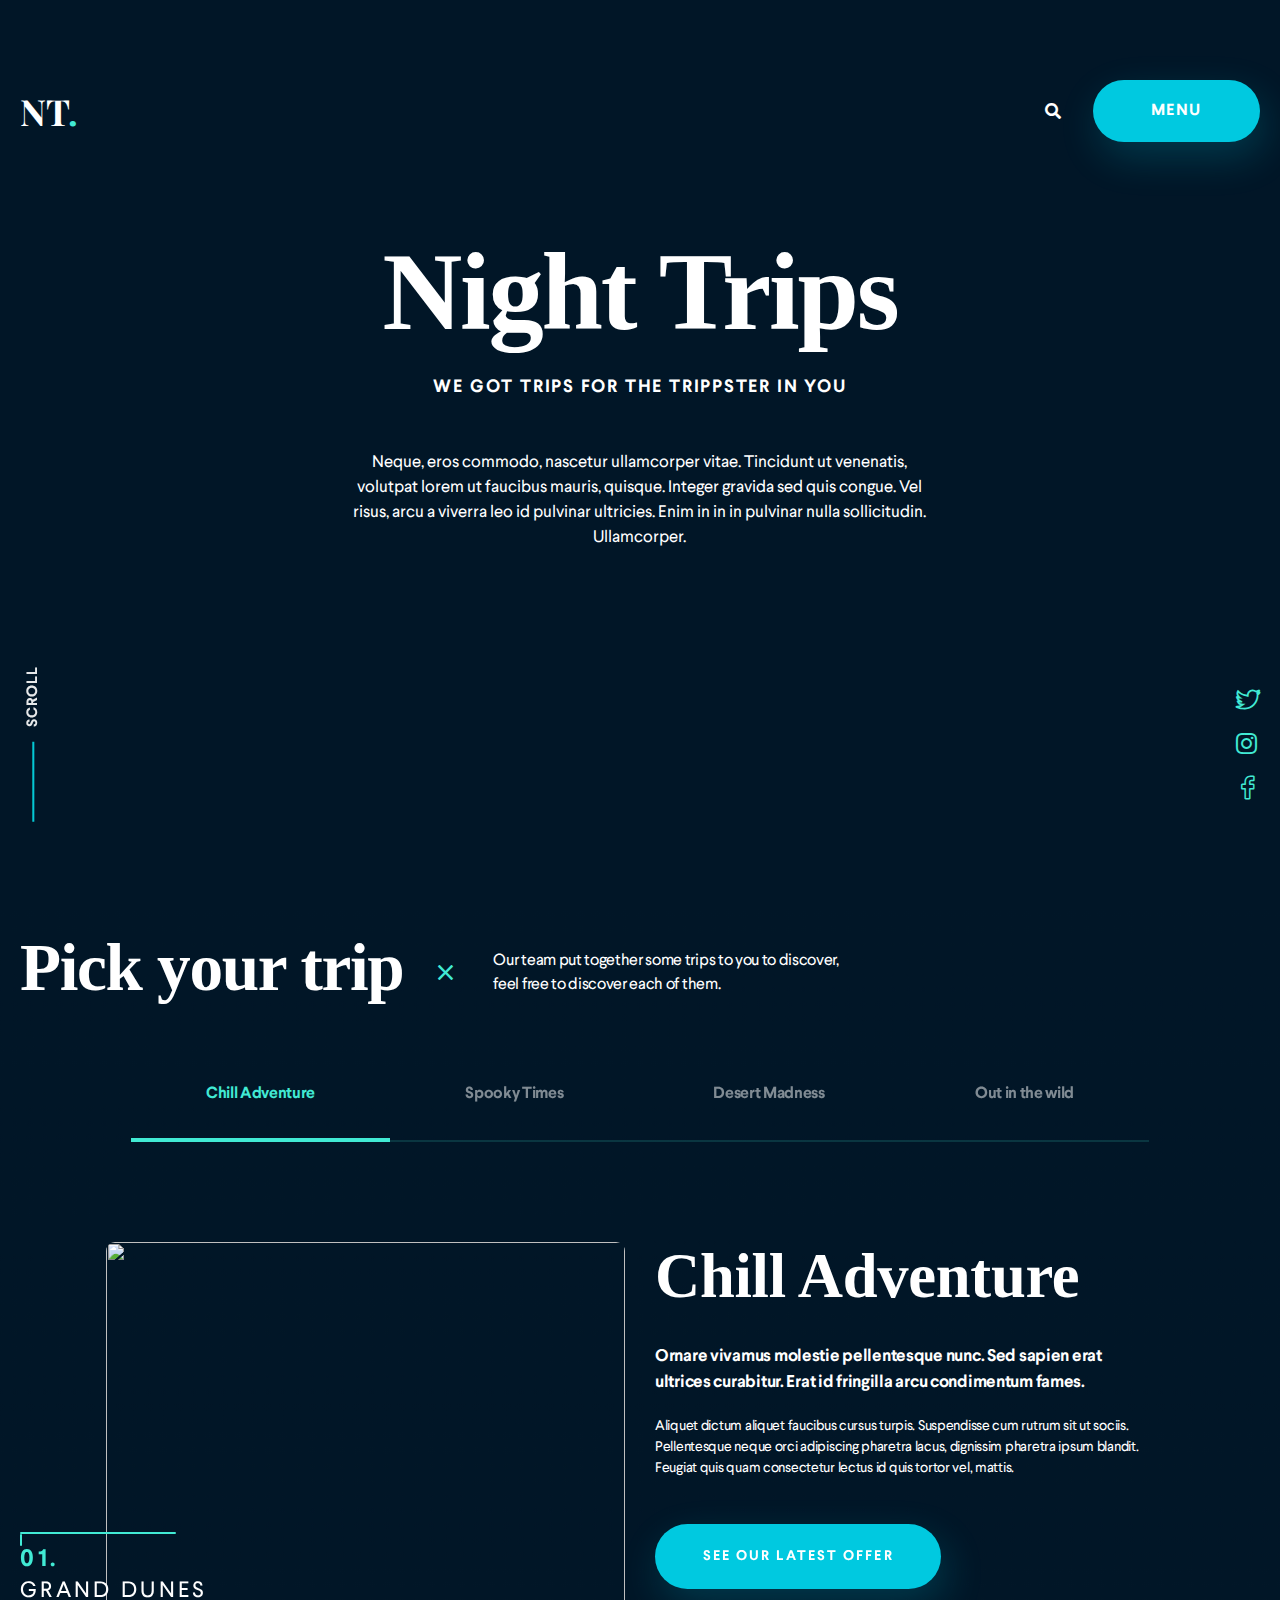
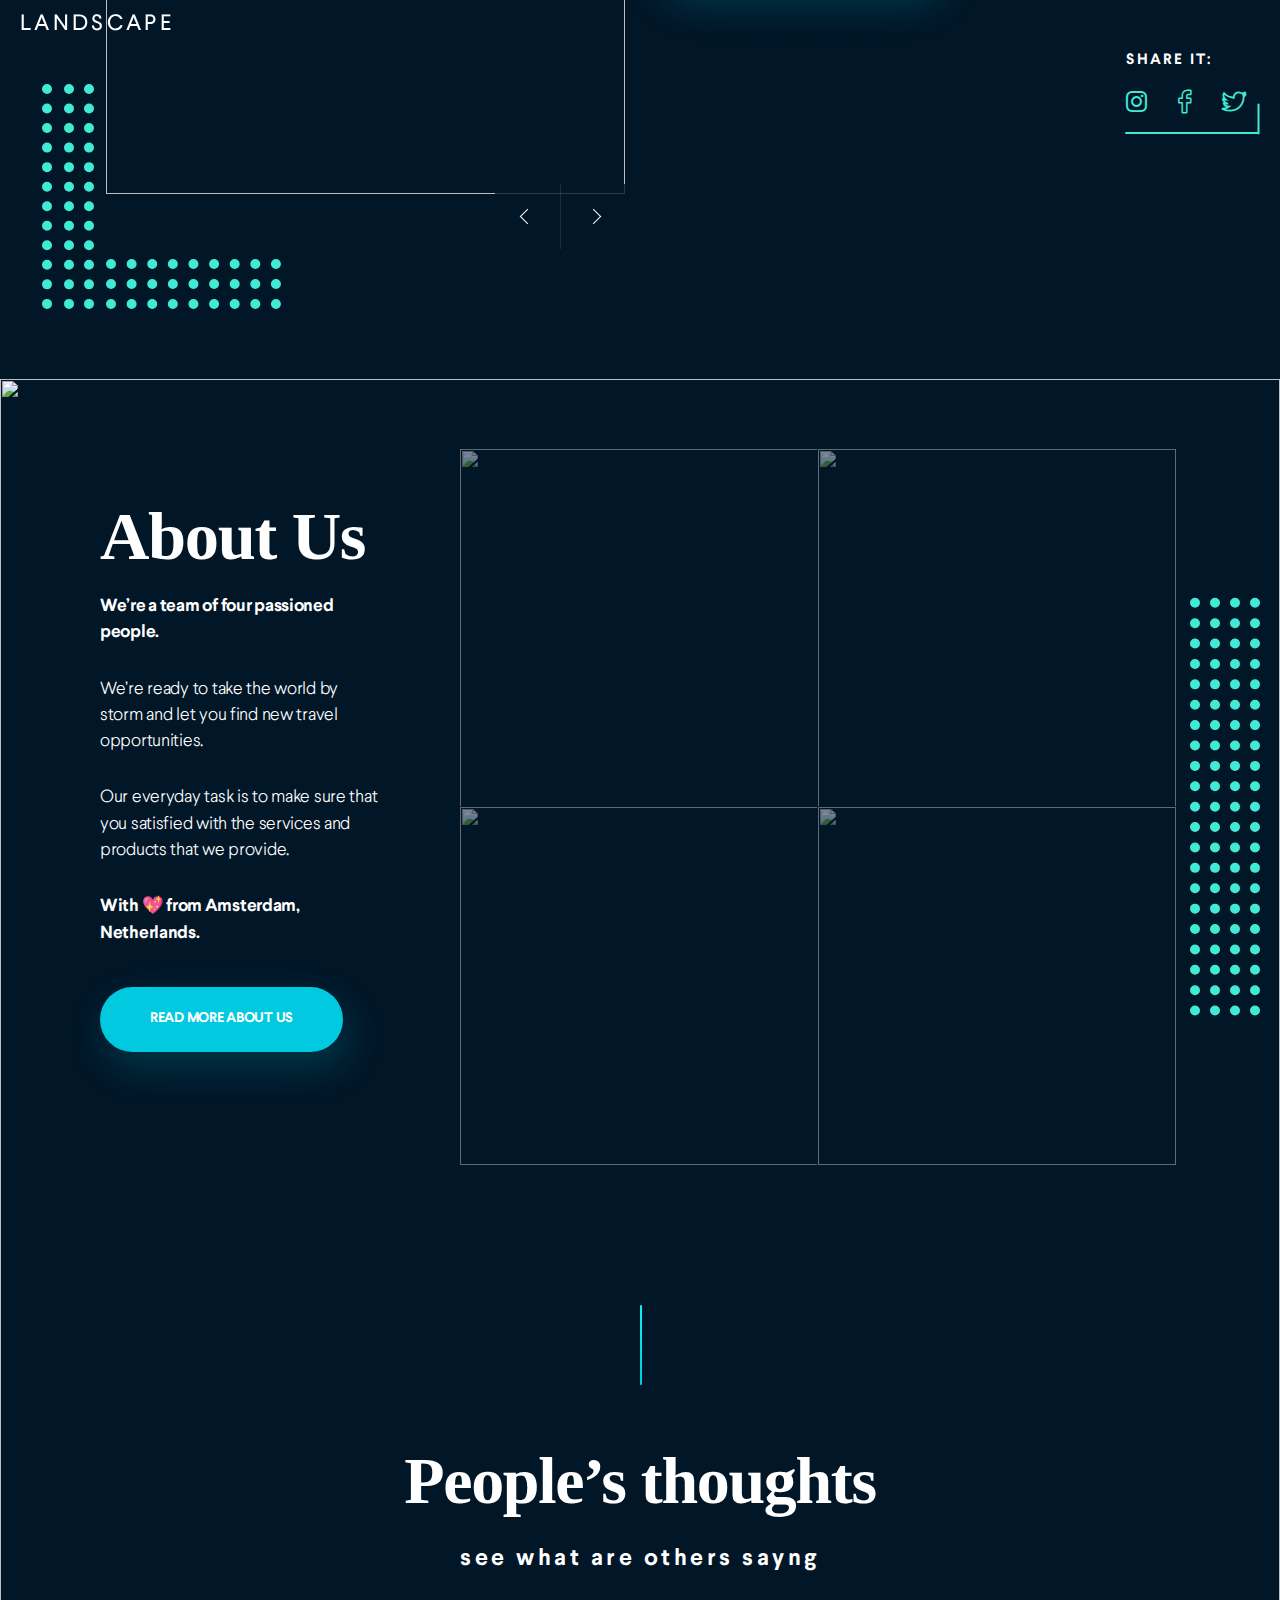
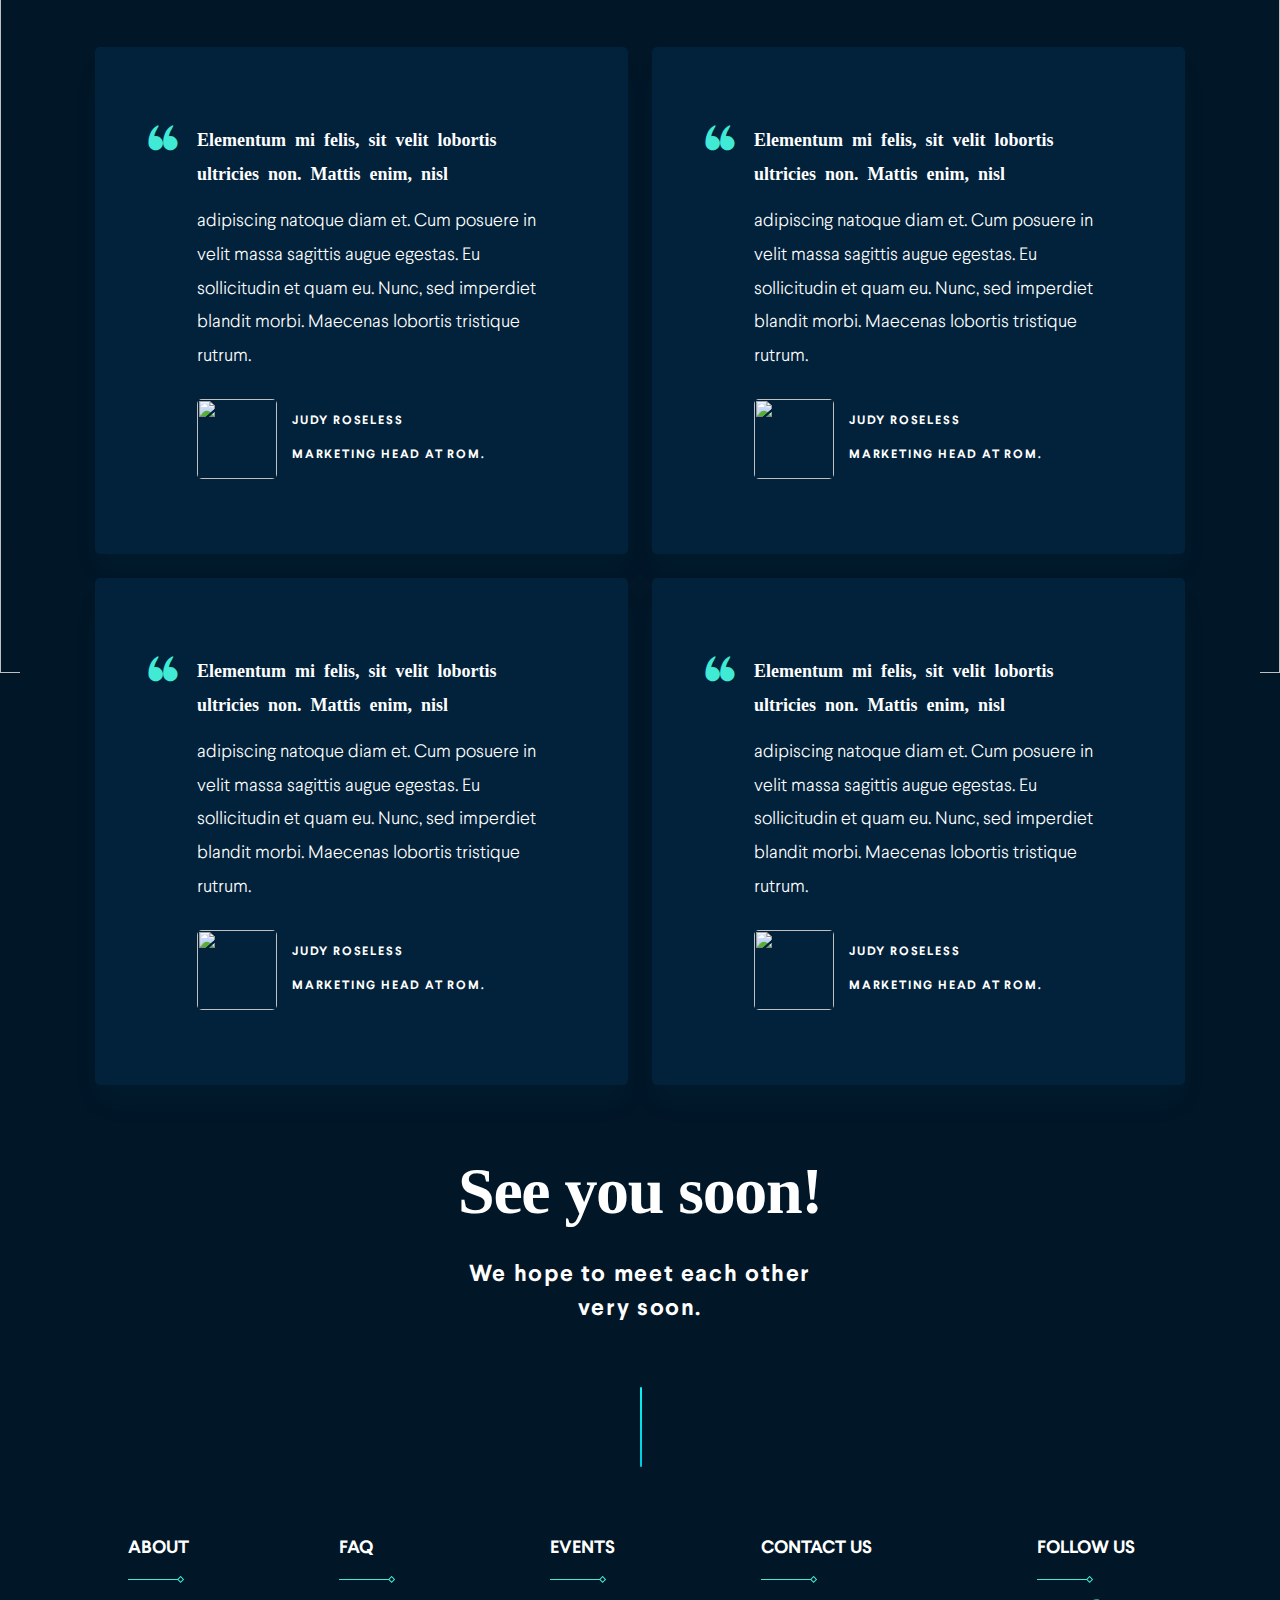
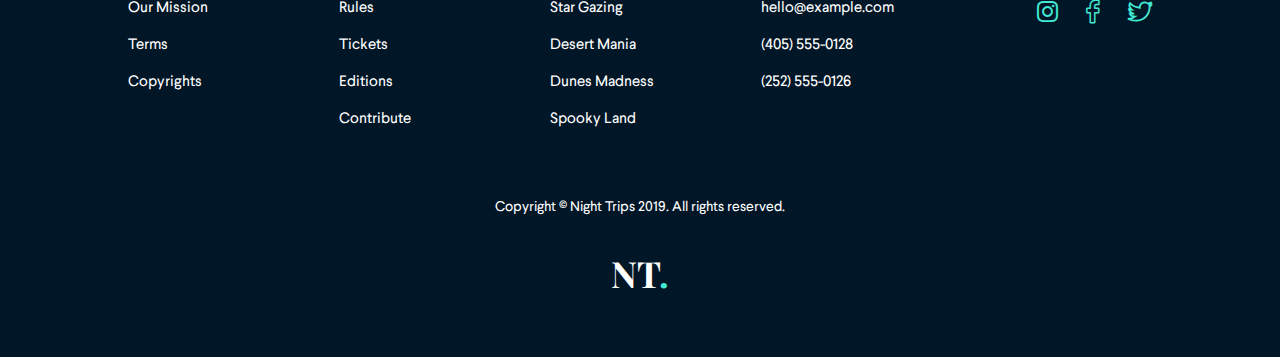
==== commit 8328bd43: "1" ====
--- a/index.html
+++ b/index.html
@@ -45,6 +45,23 @@
 		<main class="page"> 			<div class="page__mainscreen mainscreen-page"> 				<div class="mainscreen-page__gradient"></div>+				<div class="night">+					<div class="shooting_star"></div>+					<div class="shooting_star"></div>+					<div class="shooting_star"></div>+					<div class="shooting_star"></div>+					<div class="shooting_star"></div>+					<div class="shooting_star"></div>+					<div class="shooting_star"></div>+					<div class="shooting_star"></div>+					<div class="shooting_star"></div>+					<div class="shooting_star"></div>+					<div class="shooting_star"></div>+					<div class="shooting_star"></div>+					<div class="shooting_star"></div>+					<div class="shooting_star"></div>+					<div class="shooting_star"></div>+				</div> 				<div class="mainscreen-page__container _container"> 					<div class="mainscreen-page__body body-mainscreen"> 						<div class="body-mainscreen__title to-home">Night Trips</div>--- a/css/style.min.css
+++ b/css/style.min.css
@@ -1 +1 @@
-@charset "UTF-8";@import url(https://fonts.googleapis.com/css?family=Playfair+Display:700&display=swap);@font-face{font-family:icons;font-display:swap;src:url(../fonts/icons.woff) format("woff"),url(../fonts/icons.woff2) format("woff2");font-weight:400;font-style:normal}@font-face{font-family:Larsseit;src:url(../fonts/Larsseit-Light.eot);src:local("☺"),url(../fonts/Larsseit-Light.woff) format("woff"),url(../fonts/Larsseit-Light.ttf) format("truetype"),url(../fonts/Larsseit-Light.svg) format("svg");font-weight:300;font-style:normal}@font-face{font-family:Larsseit;src:url(../fonts/Larsseit.eot);src:local("☺"),url(../fonts/Larsseit.woff) format("woff"),url(../fonts/Larsseit.ttf) format("truetype"),url(../fonts/Larsseit.svg) format("svg");font-weight:400;font-style:normal}@font-face{font-family:Larsseit;src:url(../fonts/Larsseit-Bold.eot);src:local("☺"),url(../fonts/Larsseit-Bold.woff) format("woff"),url(../fonts/Larsseit-Bold.ttf) format("truetype"),url(../fonts/Larsseit-Bold.svg) format("svg");font-weight:700;font-style:normal}@font-face{font-family:Larsseit;src:url(../fonts/Larsseit-ExtraBold.eot);src:local("☺"),url(../fonts/Larsseit-ExtraBold.woff) format("woff"),url(../fonts/Larsseit-ExtraBold.ttf) format("truetype"),url(../fonts/Larsseit-ExtraBold.svg) format("svg");font-weight:900;font-style:normal}@font-face{font-family:Noe-Display;src:url(../fonts/Noe-Display-Bold.eot);src:local("☺"),url(../fonts/Noe-Display-Bold.woff) format("woff"),url(../fonts/Noe-Display-Bold.ttf) format("truetype"),url(../fonts/Noe-Display-Bold.svg) format("svg");font-weight:700;font-style:normal}@font-face{font-family:icons;src:url(../fonts/icons.eot?2uwd1i);src:url(../fonts/icons.eot?2uwd1i#iefix) format("embedded-opentype"),url(../fonts/icons.ttf?2uwd1i) format("truetype"),url(../fonts/icons.woff?2uwd1i) format("woff"),url(../fonts/icons.svg?2uwd1i#icons) format("svg");font-weight:400;font-style:normal;font-display:block}[class*=" _icon-"],[class^="_icon-"]{font-family:icons!important;speak:never;font-style:normal;font-weight:400;font-variant:normal;text-transform:none;line-height:1;-webkit-font-smoothing:antialiased;-moz-osx-font-smoothing:grayscale}._icon-close:before{content:"\e900"}._icon-comment:before{content:"\e901"}._icon-facebook:before{content:"\e902"}._icon-instagram:before{content:"\e903"}._icon-search:before{content:"\e904"}._icon-twitter:before{content:"\e905"}*{padding:0;margin:0;border:0}*,:after,:before{-webkit-box-sizing:border-box;box-sizing:border-box}aside,footer,header,nav,section{display:block}html{font-size:14px}body,html{height:100%;min-width:320px}body{line-height:1;font-family:Larsseit;-ms-text-size-adjust:100%;-moz-text-size-adjust:100%;-webkit-text-size-adjust:100%}button,input,textarea{font-family:Larsseit}input::-ms-clear{display:none}button{cursor:pointer;background-color:inherit}button::-moz-focus-inner{padding:0;border:0}a,a:visited{text-decoration:none}a:hover{text-decoration:none}ul li{list-style:none}img{vertical-align:top}h1,h2,h3,h4,h5,h6{font-weight:inherit;font-size:inherit}body{color:#000;background-color:#011627;font-size:14px}body._lock{overflow:hidden}.wrapper{width:100%;min-height:100%;overflow:hidden;display:-webkit-box;display:-ms-flexbox;display:flex;-webkit-box-orient:vertical;-webkit-box-direction:normal;-ms-flex-direction:column;flex-direction:column}._container{max-width:1460px;margin:0 auto;padding:0 20px}._container-1025{max-width:1065px;padding:0 20px;margin:0 auto}._container-1050{max-width:1090px;margin:0 auto}._container-1375{max-width:1415px;padding:0 20px;margin:0 auto}._container-1680{max-width:1720px;padding:0 20px;margin:0 auto}.btn{display:-webkit-inline-box;display:-ms-inline-flexbox;display:inline-flex;padding:0 0}.btn._fw{width:100%}.select{position:relative}.select__item{position:relative}.select__title{color:#000;border:1px solid #d9d9d9;background-color:#fff;cursor:pointer;border-radius:4px}.select__value{display:-webkit-box;display:-ms-flexbox;display:flex;font-size:14px;height:30px;padding:0 15px;-webkit-box-align:center;-ms-flex-align:center;align-items:center;-webkit-box-pack:justify;-ms-flex-pack:justify;justify-content:space-between;-webkit-box-orient:horizontal;-webkit-box-direction:reverse;-ms-flex-direction:row-reverse;flex-direction:row-reverse}.select__value span{height:1em;overflow:hidden;display:-webkit-box;-webkit-line-clamp:1;-webkit-box-orient:vertical}.select__value:before{content:"";display:inline-block;-webkit-transition:all .3s ease 0s;-o-transition:all .3s ease 0s;transition:all .3s ease 0s;width:11px;height:7px;background:url(../img/icons/select.svg) center/100% no-repeat}.select__input{width:100%;background-color:transparent;height:100%}.select__options{color:#000;position:absolute;top:29px;border-radius:0 0 4px 4px;min-width:100%;left:0;background-color:#fff;border-top:0;border:1px solid #d9d9d9;border-top:0;font-size:14px;padding:10px 0 5px 0}.select__option{cursor:pointer;padding:5px 15px;margin:0}.select._active{z-index:5}.select._active .select__value:before{-webkit-transform:rotate(-180deg);-ms-transform:rotate(-180deg);transform:rotate(-180deg)}.select._active .select__options{display:block}input[type=email],input[type=tel],input[type=text],textarea{-webkit-appearance:none;-moz-appearance:none;appearance:none}input[type=email]:focus,input[type=tel]:focus,input[type=text]:focus,textarea:focus{outline:0}.input{width:100%;display:block;padding:0 20px}textarea.input{resize:none;padding:0 0}.checkbox{position:relative}.checkbox__input{position:absolute;width:0;height:0;opacity:0;visibility:hidden}.checkbox__input:checked+.checkbox__text:before{background:#fff url(../img/icons/check.svg) center no-repeat}.checkbox__text{display:-webkit-inline-box;display:-ms-inline-flexbox;display:inline-flex;-webkit-box-align:center;-ms-flex-align:center;align-items:center;position:relative;font-size:16px;color:#fff;letter-spacing:-.3px;line-height:calc(20 / 16);cursor:pointer}.checkbox__text:before{content:"";-ms-flex-item-align:start;align-self:flex-start;margin:0 14px 0 0;-webkit-box-flex:0;-ms-flex:0 0 20px;flex:0 0 20px;left:0;top:0;width:20px;height:18px;background:#fff;border:1px solid #a7a9ac}.checkbox a{color:#fff;text-decoration:underline}.checkbox._error .checkbox__text:before{border:1px solid #ee1212}.options{display:-webkit-box;display:-ms-flexbox;display:flex;-webkit-box-orient:vertical;-webkit-box-direction:normal;-ms-flex-direction:column;flex-direction:column;-webkit-box-align:start;-ms-flex-align:start;align-items:flex-start}.options__item{position:relative;cursor:pointer}.options__input{position:absolute;width:0;height:0;opacity:0;left:0;top:0;visibility:hidden}.options__input:checked+.options__text:after{-webkit-transform:scale(1);-ms-transform:scale(1);transform:scale(1)}.options__text{display:-webkit-inline-box;display:-ms-inline-flexbox;display:inline-flex;-webkit-box-align:center;-ms-flex-align:center;align-items:center;position:relative;font-size:16px;color:#fff;letter-spacing:-.3px;line-height:calc(20 / 16)}.options__text:before{content:"";-ms-flex-item-align:start;align-self:flex-start;margin:0 14px 0 0;-webkit-box-flex:0;-ms-flex:0 0 20px;flex:0 0 20px;left:0;top:0;border-radius:50%;width:20px;height:18px;background:#fff;border:1px solid #a7a9ac}.options__text:after{content:"";-webkit-transition:all .3s ease 0s;-o-transition:all .3s ease 0s;transition:all .3s ease 0s;-webkit-transform:scale(0);-ms-transform:scale(0);transform:scale(0);width:10px;height:10px;border-radius:50%;background-color:#77243a;position:absolute;left:5px;top:4px}.rating{display:-webkit-box;display:-ms-flexbox;display:flex;-webkit-box-align:end;-ms-flex-align:end;align-items:flex-end;font-size:40px;line-height:.75;-webkit-transition:opacity .3s ease 0s;-o-transition:opacity .3s ease 0s;transition:opacity .3s ease 0s}.rating.rating_sending{opacity:.2}.rating.rating_set .rating__active,.rating.rating_set .rating__item{cursor:pointer}.rating__body{position:relative}.rating__body::before{content:"★★★★★";display:block}.rating__active{position:absolute;width:0%;height:100%;top:0;left:0;overflow:hidden}.rating__active::before{content:"★★★★★";position:absolute;width:100%;height:100%;top:0;left:0;color:#ffd300}.rating__items{display:-webkit-box;display:-ms-flexbox;display:flex;position:absolute;width:100%;height:100%;top:0;left:0}.rating__item{-webkit-box-flex:0;-ms-flex:0 0 20%;flex:0 0 20%;height:100%;opacity:0}.rating__value{font-size:50%;line-height:1;padding:0 0 0 10px}.quantity{width:88px;height:40px;display:-webkit-box;display:-ms-flexbox;display:flex;border:1px solid rgba(166,166,166,.45)}.quantity__button{-webkit-box-flex:0;-ms-flex:0 0 30px;flex:0 0 30px;position:relative;cursor:pointer}.quantity__button::after,.quantity__button::before{content:"";position:absolute;top:50%;left:50%;-webkit-transition:all .3s ease 0s;-o-transition:all .3s ease 0s;transition:all .3s ease 0s;margin:0 0 0 -4.5px;background-color:#a6a6a6;width:9px;height:1px}.quantity__button_plus::before{-webkit-transform:rotate(-90deg);-ms-transform:rotate(-90deg);transform:rotate(-90deg)}.quantity__input{-webkit-box-flex:1;-ms-flex:1 1 auto;flex:1 1 auto}.quantity__input input{height:100%;color:#a6a6a6;font-size:12px;width:100%;text-align:center}.row:after{display:block;content:"";clear:both}.rub:after{content:"₽"}ol.counter{list-style-type:none;counter-reset:item}ol.counter li{position:relative;padding:0 0 0 45px}ol.counter li:before{counter-increment:item;content:counter(item);position:absolute;left:0;top:0;color:#818181;font-size:14px;font-weight:700;text-align:center;line-height:26px;border-radius:50%;width:28px;height:28px;border:1px solid #4274bb}.ellipsis{display:block;overflow:hidden;width:100%;white-space:nowrap;-o-text-overflow:ellipsis;text-overflow:ellipsis}.es{overflow:hidden;white-space:nowrap;-o-text-overflow:ellipsis;text-overflow:ellipsis}.table{display:table;font-size:0;width:100%}.trow{display:table-row}.cell{display:table-cell}.cell.full{width:100%}._ibg{position:relative}._ibg img{position:absolute;width:100%;height:100%;top:0;left:0;-o-object-fit:cover;object-fit:cover}body.ie ._ibg{background-position:center;background-size:cover;background-repeat:no-repeat}body.ie ._ibg img{width:0;height:0;opacity:0;visibility:hidden}._video{position:relative;overflow:hidden;height:0;padding-bottom:56.25%}._video embed,._video iframe,._video object,._video video{position:absolute;top:0;left:0;width:100%;height:100%}.videobg embed,.videobg iframe,.videobg object,.videobg video{position:fixed;top:50%;left:50%;min-width:100%;min-height:100%;width:auto;height:auto;z-index:-100;-webkit-transform:translateX(-50%) translateY(-50%);-ms-transform:translateX(-50%) translateY(-50%);transform:translateX(-50%) translateY(-50%);background-size:cover}._more-content{-webkit-transition:all .3s ease 0s;-o-transition:all .3s ease 0s;transition:all .3s ease 0s;overflow:hidden}._more-link{cursor:pointer}._more-link span{font-style:normal}._more-link span:first-child{display:block}._more-link span:last-child{display:none}._more-link._active span{font-style:normal}._more-link._active span:first-child{display:none}._more-link._active span:last-child{display:block}#map{background:url(../img/icons/loading.gif) center/50px no-repeat}._swiper{overflow:hidden}._swiper .swiper-wrapper{width:100%;height:100%;-webkit-box-sizing:content-box;box-sizing:content-box;display:-webkit-box;display:-ms-flexbox;display:flex;position:relative}._swiper.swiper-container-vertical .swiper-wrapper{-webkit-box-orient:vertical;-webkit-box-direction:normal;-ms-flex-direction:column;flex-direction:column}._swiper.swiper-container-autoheight .swiper-wrapper{-webkit-box-align:start;-ms-flex-align:start;align-items:flex-start}.swiper-container-initialized .swiper-slide{-ms-flex-negative:0;flex-shrink:0}.swiper-container-android .swiper-slide,.swiper-container-android .swiper-wrapper{-webkit-transform:translate3d(0,0,0);transform:translate3d(0,0,0)}.swiper-button-lock{display:none!important}._tabs-block{display:none}._tabs-block._active{display:block}.mirror{-webkit-transform:scale(-1,1);-ms-transform:scale(-1,1);transform:scale(-1,1)}.nicescroll-rails{z-index:1000!important}._custom-scroll{position:fixed;right:0;top:0;width:3px;height:100%;z-index:1000}._custom-scroll__line{background-color:rgba(0,0,0,.5);border-radius:3px 0 0 3px;position:relative;left:0;top:0;width:100%}.lg-actions .lg-next,.lg-actions .lg-prev{background-color:rgba(0,0,0,.45);border-radius:2px;color:#999;cursor:pointer;display:block;margin-top:-10px;position:absolute;display:block;width:20px;height:36px;top:50%;-webkit-transform:translate(0,-50%);-ms-transform:translate(0,-50%);transform:translate(0,-50%);z-index:1080}.lg-actions .lg-next.disabled,.lg-actions .lg-prev.disabled{pointer-events:none;opacity:.5}.lg-actions .lg-next:hover,.lg-actions .lg-prev:hover{color:#fff}.lg-actions .lg-next{right:20px;background:url(../img/icons/p-right.svg) 0 0/100% no-repeat}.lg-actions .lg-prev{left:20px;background:url(../img/icons/p-left.svg) 0 0/100% no-repeat}@-webkit-keyframes lg-right-end{0%{left:0}50%{left:-30px}100%{left:0}}@keyframes lg-right-end{0%{left:0}50%{left:-30px}100%{left:0}}@-webkit-keyframes lg-left-end{0%{left:0}50%{left:30px}100%{left:0}}@keyframes lg-left-end{0%{left:0}50%{left:30px}100%{left:0}}.lg-outer.lg-right-end .lg-object{-webkit-animation:lg-right-end .3s;animation:lg-right-end .3s;position:relative}.lg-outer.lg-left-end .lg-object{-webkit-animation:lg-left-end .3s;animation:lg-left-end .3s;position:relative}.lg-toolbar{z-index:1082;left:0;position:absolute;top:0;width:100%;background-color:rgba(0,0,0,.45)}.lg-toolbar .lg-icon{color:#999;cursor:pointer;float:right;font-size:24px;height:47px;line-height:27px;padding:10px 0;text-align:center;width:50px;text-decoration:none!important;outline:medium none;-webkit-transition:color .2s linear;-o-transition:color .2s linear;transition:color .2s linear}.lg-toolbar .lg-icon:hover{color:#fff}.lg-toolbar .lg-close{background:url(../img/icons/close.svg) center no-repeat}.lg-toolbar .lg-download{display:none}.lg-sub-html{background-color:rgba(0,0,0,.45);bottom:0;color:#eee;font-size:16px;left:0;padding:10px 40px;position:fixed;right:0;text-align:center;z-index:1080}.lg-sub-html h4{margin:0;font-size:13px;font-weight:700}.lg-sub-html p{font-size:12px;margin:5px 0 0}#lg-counter{color:#999;display:inline-block;font-size:16px;padding-left:20px;padding-top:12px;vertical-align:middle}.lg-next,.lg-prev,.lg-toolbar{opacity:1;-webkit-transition:-webkit-transform .35s cubic-bezier(0,0,.25,1) 0s,opacity .35s cubic-bezier(0,0,.25,1) 0s,color .2s linear;-o-transition:-o-transform .35s cubic-bezier(0,0,.25,1) 0s,opacity .35s cubic-bezier(0,0,.25,1) 0s,color .2s linear;-webkit-transition:opacity .35s cubic-bezier(0,0,.25,1) 0s,color .2s linear,-webkit-transform .35s cubic-bezier(0,0,.25,1) 0s;transition:opacity .35s cubic-bezier(0,0,.25,1) 0s,color .2s linear,-webkit-transform .35s cubic-bezier(0,0,.25,1) 0s;-o-transition:transform .35s cubic-bezier(0,0,.25,1) 0s,opacity .35s cubic-bezier(0,0,.25,1) 0s,color .2s linear;transition:transform .35s cubic-bezier(0,0,.25,1) 0s,opacity .35s cubic-bezier(0,0,.25,1) 0s,color .2s linear;transition:transform .35s cubic-bezier(0,0,.25,1) 0s,opacity .35s cubic-bezier(0,0,.25,1) 0s,color .2s linear,-webkit-transform .35s cubic-bezier(0,0,.25,1) 0s}.lg-hide-items .lg-prev{opacity:0;-webkit-transform:translate3d(-10px,0,0);transform:translate3d(-10px,0,0)}.lg-hide-items .lg-next{opacity:0;-webkit-transform:translate3d(10px,0,0);transform:translate3d(10px,0,0)}.lg-hide-items .lg-toolbar{opacity:0;-webkit-transform:translate3d(0,-10px,0);transform:translate3d(0,-10px,0)}body:not(.lg-from-hash) .lg-outer.lg-start-zoom .lg-object{-webkit-transform:scale3d(.5,.5,.5);transform:scale3d(.5,.5,.5);opacity:0;-webkit-transition:-webkit-transform 250ms cubic-bezier(0,0,.25,1) 0s,opacity 250ms cubic-bezier(0,0,.25,1)!important;-o-transition:-o-transform 250ms cubic-bezier(0,0,.25,1) 0s,opacity 250ms cubic-bezier(0,0,.25,1)!important;-webkit-transition:opacity 250ms cubic-bezier(0,0,.25,1),-webkit-transform 250ms cubic-bezier(0,0,.25,1) 0s!important;transition:opacity 250ms cubic-bezier(0,0,.25,1),-webkit-transform 250ms cubic-bezier(0,0,.25,1) 0s!important;-o-transition:transform 250ms cubic-bezier(0,0,.25,1) 0s,opacity 250ms cubic-bezier(0,0,.25,1)!important;transition:transform 250ms cubic-bezier(0,0,.25,1) 0s,opacity 250ms cubic-bezier(0,0,.25,1)!important;transition:transform 250ms cubic-bezier(0,0,.25,1) 0s,opacity 250ms cubic-bezier(0,0,.25,1),-webkit-transform 250ms cubic-bezier(0,0,.25,1) 0s!important;-webkit-transform-origin:50% 50%;-ms-transform-origin:50% 50%;transform-origin:50% 50%}body:not(.lg-from-hash) .lg-outer.lg-start-zoom .lg-item.lg-complete .lg-object{-webkit-transform:scale3d(1,1,1);transform:scale3d(1,1,1);opacity:1}.lg-outer .lg-thumb-outer{background-color:#0d0a0a;bottom:0;position:absolute;width:100%;z-index:1080;max-height:350px;-webkit-transform:translate3d(0,100%,0);transform:translate3d(0,100%,0);-webkit-transition:-webkit-transform .25s cubic-bezier(0,0,.25,1) 0s;-o-transition:-o-transform .25s cubic-bezier(0,0,.25,1) 0s;transition:-webkit-transform .25s cubic-bezier(0,0,.25,1) 0s;-o-transition:transform .25s cubic-bezier(0,0,.25,1) 0s;transition:transform .25s cubic-bezier(0,0,.25,1) 0s;transition:transform .25s cubic-bezier(0,0,.25,1) 0s,-webkit-transform .25s cubic-bezier(0,0,.25,1) 0s}.lg-outer .lg-thumb-outer.lg-grab .lg-thumb-item{cursor:-webkit-grab;cursor:-o-grab;cursor:-ms-grab;cursor:grab}.lg-outer .lg-thumb-outer.lg-grabbing .lg-thumb-item{cursor:move;cursor:-webkit-grabbing;cursor:-o-grabbing;cursor:-ms-grabbing;cursor:grabbing}.lg-outer .lg-thumb-outer.lg-dragging .lg-thumb{-webkit-transition-duration:0s!important;-o-transition-duration:0s!important;transition-duration:0s!important}.lg-outer.lg-thumb-open .lg-thumb-outer{-webkit-transform:translate3d(0,0,0);transform:translate3d(0,0,0)}.lg-outer .lg-thumb{padding:10px 0;height:100%;margin-bottom:-5px}.lg-outer .lg-thumb-item{border-radius:5px;cursor:pointer;float:left;overflow:hidden;height:100%;border:2px solid #fff;border-radius:4px;margin-bottom:5px}.lg-outer .lg-thumb-item.active,.lg-outer .lg-thumb-item:hover{border-color:#a90707}.lg-outer .lg-thumb-item img{width:100%;height:100%;-o-object-fit:cover;object-fit:cover}.lg-outer.lg-has-thumb .lg-item{padding-bottom:120px}.lg-outer.lg-can-toggle .lg-item{padding-bottom:0}.lg-outer.lg-pull-caption-up .lg-sub-html{-webkit-transition:bottom .25s ease;-o-transition:bottom .25s ease;transition:bottom .25s ease}.lg-outer.lg-pull-caption-up.lg-thumb-open .lg-sub-html{bottom:100px}.lg-outer .lg-toggle-thumb{background-color:#0d0a0a;border-radius:2px 2px 0 0;color:#999;cursor:pointer;font-size:24px;height:39px;line-height:27px;padding:5px 0;position:absolute;right:20px;text-align:center;top:-39px;width:50px}.lg-outer .lg-toggle-thumb:after{content:"\e1ff"}.lg-outer .lg-toggle-thumb:hover{color:#fff}.lg-outer .lg-video-cont{display:inline-block;vertical-align:middle;max-width:1140px;max-height:100%;width:100%;padding:0 5px}.lg-outer .lg-video{width:100%;height:0;padding-bottom:56.25%;overflow:hidden;position:relative}.lg-outer .lg-video .lg-object{display:inline-block;position:absolute;top:0;left:0;width:100%!important;height:100%!important}.lg-outer .lg-video .lg-video-play{width:84px;height:59px;position:absolute;left:50%;top:50%;margin-left:-42px;margin-top:-30px;z-index:1080;cursor:pointer}._no-webp .lg-outer .lg-has-vimeo .lg-video-play{background:url(../img/vimeo-play.png) no-repeat scroll 0 0 transparent}._no-webp .lg-outer .lg-has-vimeo:hover .lg-video-play{background:url(../img/vimeo-play.png) no-repeat scroll 0 -58px transparent}._no-webp .lg-outer .lg-has-html5 .lg-video-play{background:transparent url(../img/video-play.png) no-repeat scroll 0 0}.lg-outer .lg-has-html5 .lg-video-play{height:64px;margin-left:-32px;margin-top:-32px;width:64px;opacity:.8}.lg-outer .lg-has-html5:hover .lg-video-play{opacity:1}._no-webp .lg-outer .lg-has-youtube .lg-video-play{background:url(../img/youtube-play.png) no-repeat scroll 0 0 transparent}._no-webp .lg-outer .lg-has-youtube:hover .lg-video-play{background:url(../img/youtube-play.png) no-repeat scroll 0 -60px transparent}.lg-outer .lg-video-object{width:100%!important;height:100%!important;position:absolute;top:0;left:0}.lg-outer .lg-has-video .lg-video-object{visibility:hidden}.lg-outer .lg-has-video.lg-video-playing .lg-object,.lg-outer .lg-has-video.lg-video-playing .lg-video-play{display:none}.lg-outer .lg-has-video.lg-video-playing .lg-video-object{visibility:visible}.lg-progress-bar{background-color:#333;height:5px;left:0;position:absolute;top:0;width:100%;z-index:1083;opacity:0;-webkit-transition:opacity 80ms ease 0s;-o-transition:opacity 80ms ease 0s;transition:opacity 80ms ease 0s}.lg-progress-bar .lg-progress{background-color:#a90707;height:5px;width:0}.lg-progress-bar.lg-start .lg-progress{width:100%}.lg-show-autoplay .lg-progress-bar{opacity:1}.lg-autoplay-button:after{content:"\e01d"}.lg-show-autoplay .lg-autoplay-button:after{content:"\e01a"}.lg-outer.lg-css3.lg-zoom-dragging .lg-item.lg-complete.lg-zoomable .lg-image,.lg-outer.lg-css3.lg-zoom-dragging .lg-item.lg-complete.lg-zoomable .lg-img-wrap{-webkit-transition-duration:0s;-o-transition-duration:0s;transition-duration:0s}.lg-outer.lg-use-transition-for-zoom .lg-item.lg-complete.lg-zoomable .lg-img-wrap{-webkit-transition:-webkit-transform .3s cubic-bezier(0,0,.25,1) 0s;-o-transition:-o-transform .3s cubic-bezier(0,0,.25,1) 0s;transition:-webkit-transform .3s cubic-bezier(0,0,.25,1) 0s;-o-transition:transform .3s cubic-bezier(0,0,.25,1) 0s;transition:transform .3s cubic-bezier(0,0,.25,1) 0s;transition:transform .3s cubic-bezier(0,0,.25,1) 0s,-webkit-transform .3s cubic-bezier(0,0,.25,1) 0s}.lg-outer.lg-use-left-for-zoom .lg-item.lg-complete.lg-zoomable .lg-img-wrap{-webkit-transition:left .3s cubic-bezier(0,0,.25,1) 0s,top .3s cubic-bezier(0,0,.25,1) 0s;-o-transition:left .3s cubic-bezier(0,0,.25,1) 0s,top .3s cubic-bezier(0,0,.25,1) 0s;transition:left .3s cubic-bezier(0,0,.25,1) 0s,top .3s cubic-bezier(0,0,.25,1) 0s}.lg-outer .lg-item.lg-complete.lg-zoomable .lg-img-wrap{-webkit-transform:translate3d(0,0,0);transform:translate3d(0,0,0);-webkit-backface-visibility:hidden;backface-visibility:hidden}.lg-outer .lg-item.lg-complete.lg-zoomable .lg-image{-webkit-transform:scale3d(1,1,1);transform:scale3d(1,1,1);-webkit-transition:-webkit-transform .3s cubic-bezier(0,0,.25,1) 0s,opacity .15s!important;-o-transition:-o-transform .3s cubic-bezier(0,0,.25,1) 0s,opacity .15s!important;-webkit-transition:opacity .15s,-webkit-transform .3s cubic-bezier(0,0,.25,1) 0s!important;transition:opacity .15s,-webkit-transform .3s cubic-bezier(0,0,.25,1) 0s!important;-o-transition:transform .3s cubic-bezier(0,0,.25,1) 0s,opacity .15s!important;transition:transform .3s cubic-bezier(0,0,.25,1) 0s,opacity .15s!important;transition:transform .3s cubic-bezier(0,0,.25,1) 0s,opacity .15s,-webkit-transform .3s cubic-bezier(0,0,.25,1) 0s!important;-webkit-transform-origin:0 0;-ms-transform-origin:0 0;transform-origin:0 0;-webkit-backface-visibility:hidden;backface-visibility:hidden}#lg-zoom-in:after{content:"\e311"}#lg-actual-size{font-size:20px}#lg-actual-size:after{content:"\e033"}#lg-zoom-out{opacity:.5;pointer-events:none}#lg-zoom-out:after{content:"\e312"}.lg-zoomed #lg-zoom-out{opacity:1;pointer-events:auto}.lg-outer .lg-pager-outer{bottom:60px;left:0;position:absolute;right:0;text-align:center;z-index:1080;height:10px}.lg-outer .lg-pager-outer.lg-pager-hover .lg-pager-cont{overflow:visible}.lg-outer .lg-pager-cont{cursor:pointer;display:inline-block;overflow:hidden;position:relative;vertical-align:top;margin:0 5px}.lg-outer .lg-pager-cont:hover .lg-pager-thumb-cont{opacity:1;-webkit-transform:translate3d(0,0,0);transform:translate3d(0,0,0)}.lg-outer .lg-pager-cont.lg-pager-active .lg-pager{-webkit-box-shadow:0 0 0 2px #fff inset;box-shadow:0 0 0 2px #fff inset}.lg-outer .lg-pager-thumb-cont{background-color:#fff;color:#fff;bottom:100%;height:83px;left:0;margin-bottom:20px;margin-left:-60px;opacity:0;padding:5px;position:absolute;width:120px;border-radius:3px;-webkit-transition:opacity .15s ease 0s,-webkit-transform .15s ease 0s;-o-transition:opacity .15s ease 0s,-o-transform .15s ease 0s;transition:opacity .15s ease 0s,-webkit-transform .15s ease 0s;-o-transition:opacity .15s ease 0s,transform .15s ease 0s;transition:opacity .15s ease 0s,transform .15s ease 0s;transition:opacity .15s ease 0s,transform .15s ease 0s,-webkit-transform .15s ease 0s;-webkit-transform:translate3d(0,5px,0);transform:translate3d(0,5px,0)}.lg-outer .lg-pager-thumb-cont img{width:100%;height:100%}.lg-outer .lg-pager{background-color:rgba(255,255,255,.5);border-radius:50%;-webkit-box-shadow:0 0 0 8px rgba(255,255,255,.7) inset;box-shadow:0 0 0 8px rgba(255,255,255,.7) inset;display:block;height:12px;-webkit-transition:box-shadow .3s ease 0s;-o-transition:box-shadow .3s ease 0s;-webkit-transition:-webkit-box-shadow .3s ease 0s;transition:-webkit-box-shadow .3s ease 0s;transition:box-shadow .3s ease 0s;transition:box-shadow .3s ease 0s,-webkit-box-shadow .3s ease 0s;width:12px}.lg-outer .lg-pager:focus,.lg-outer .lg-pager:hover{-webkit-box-shadow:0 0 0 8px #fff inset;box-shadow:0 0 0 8px #fff inset}.lg-outer .lg-caret{border-left:10px solid transparent;border-right:10px solid transparent;border-top:10px dashed;bottom:-10px;display:inline-block;height:0;left:50%;margin-left:-5px;position:absolute;vertical-align:middle;width:0}.lg-fullscreen:after{content:"\e20c"}.lg-fullscreen-on .lg-fullscreen:after{content:"\e20d"}.lg-outer #lg-dropdown-overlay{background-color:rgba(0,0,0,.25);bottom:0;cursor:default;left:0;position:fixed;right:0;top:0;z-index:1081;opacity:0;visibility:hidden;-webkit-transition:visibility 0s linear .18s,opacity .18s linear 0s;-o-transition:visibility 0s linear .18s,opacity .18s linear 0s;transition:visibility 0s linear .18s,opacity .18s linear 0s}.lg-outer.lg-dropdown-active #lg-dropdown-overlay,.lg-outer.lg-dropdown-active .lg-dropdown{-webkit-transition-delay:0s;-o-transition-delay:0s;transition-delay:0s;-ms-transform:translate3d(0,0,0);-webkit-transform:translate3d(0,0,0);transform:translate3d(0,0,0);opacity:1;visibility:visible}.lg-outer.lg-dropdown-active #lg-share{color:#fff}.lg-outer .lg-dropdown{background-color:#fff;border-radius:2px;font-size:14px;list-style-type:none;margin:0;padding:10px 0;position:absolute;right:0;text-align:left;top:50px;opacity:0;visibility:hidden;-ms-transform:translate3d(0,5px,0);-webkit-transform:translate3d(0,5px,0);transform:translate3d(0,5px,0);-webkit-transition:-webkit-transform .18s linear 0s,visibility 0s linear .5s,opacity .18s linear 0s;-o-transition:-o-transform .18s linear 0s,visibility 0s linear .5s,opacity .18s linear 0s;-webkit-transition:visibility 0s linear .5s,opacity .18s linear 0s,-webkit-transform .18s linear 0s;transition:visibility 0s linear .5s,opacity .18s linear 0s,-webkit-transform .18s linear 0s;-o-transition:transform .18s linear 0s,visibility 0s linear .5s,opacity .18s linear 0s;transition:transform .18s linear 0s,visibility 0s linear .5s,opacity .18s linear 0s;transition:transform .18s linear 0s,visibility 0s linear .5s,opacity .18s linear 0s,-webkit-transform .18s linear 0s}.lg-outer .lg-dropdown:after{content:"";display:block;height:0;width:0;position:absolute;border:8px solid transparent;border-bottom-color:#fff;right:16px;top:-16px}.lg-outer .lg-dropdown>li:last-child{margin-bottom:0}.lg-outer .lg-dropdown>li:hover .lg-icon,.lg-outer .lg-dropdown>li:hover a{color:#333}.lg-outer .lg-dropdown a{color:#333;display:block;white-space:pre;padding:4px 12px;font-family:"Open Sans","Helvetica Neue",Helvetica,Arial,sans-serif;font-size:12px}.lg-outer .lg-dropdown a:hover{background-color:rgba(0,0,0,.07)}.lg-outer .lg-dropdown .lg-dropdown-text{display:inline-block;line-height:1;margin-top:-3px;vertical-align:middle}.lg-outer .lg-dropdown .lg-icon{color:#333;display:inline-block;float:none;font-size:20px;height:auto;line-height:1;margin-right:8px;padding:0;vertical-align:middle;width:auto}.lg-outer #lg-share{position:relative}.lg-outer #lg-share:after{content:"\e80d"}.lg-outer #lg-share-facebook .lg-icon{color:#3b5998}.lg-outer #lg-share-facebook .lg-icon:after{content:"\e901"}.lg-outer #lg-share-twitter .lg-icon{color:#00aced}.lg-outer #lg-share-twitter .lg-icon:after{content:"\e904"}.lg-outer #lg-share-googleplus .lg-icon{color:#dd4b39}.lg-outer #lg-share-googleplus .lg-icon:after{content:"\e902"}.lg-outer #lg-share-pinterest .lg-icon{color:#cb2027}.lg-outer #lg-share-pinterest .lg-icon:after{content:"\e903"}.group:after,.group:before{display:table;content:"";line-height:0}.group:after{clear:both}.lg-outer{width:100%;height:100%;position:fixed;top:0;left:0;z-index:1050;opacity:0;-webkit-transition:opacity .15s ease 0s;-o-transition:opacity .15s ease 0s;transition:opacity .15s ease 0s}.lg-outer *{-webkit-box-sizing:border-box;box-sizing:border-box}.lg-outer.lg-visible{opacity:1}.lg-outer.lg-css3 .lg-item.lg-current,.lg-outer.lg-css3 .lg-item.lg-next-slide,.lg-outer.lg-css3 .lg-item.lg-prev-slide{-webkit-transition-duration:inherit!important;-o-transition-duration:inherit!important;transition-duration:inherit!important;-webkit-transition-timing-function:inherit!important;-o-transition-timing-function:inherit!important;transition-timing-function:inherit!important}.lg-outer.lg-css3.lg-dragging .lg-item.lg-current,.lg-outer.lg-css3.lg-dragging .lg-item.lg-next-slide,.lg-outer.lg-css3.lg-dragging .lg-item.lg-prev-slide{-webkit-transition-duration:0s!important;-o-transition-duration:0s!important;transition-duration:0s!important;opacity:1}.lg-outer.lg-grab img.lg-object{cursor:-webkit-grab;cursor:-o-grab;cursor:-ms-grab;cursor:grab}.lg-outer.lg-grabbing img.lg-object{cursor:move;cursor:-webkit-grabbing;cursor:-o-grabbing;cursor:-ms-grabbing;cursor:grabbing}.lg-outer .lg{height:100%;width:100%;position:relative;overflow:hidden;margin-left:auto;margin-right:auto;max-width:100%;max-height:100%}.lg-outer .lg-inner{width:100%;height:100%;position:absolute;left:0;top:0;white-space:nowrap}.lg-outer .lg-item{background:url(../img/icons/loading.gif) no-repeat scroll center center transparent;display:none!important}.lg-outer.lg-css3 .lg-current,.lg-outer.lg-css3 .lg-next-slide,.lg-outer.lg-css3 .lg-prev-slide{display:inline-block!important}.lg-outer.lg-css .lg-current{display:inline-block!important}.lg-outer .lg-img-wrap,.lg-outer .lg-item{display:inline-block;text-align:center;position:absolute;width:100%;height:100%}.lg-outer .lg-img-wrap:before,.lg-outer .lg-item:before{content:"";display:inline-block;height:50%;width:1px;margin-right:-1px}.lg-outer .lg-img-wrap{position:absolute;padding:0 5px;left:0;right:0;top:0;bottom:0}.lg-outer .lg-item.lg-complete{background-image:none}.lg-outer .lg-item.lg-current{z-index:1060}.lg-outer .lg-image{display:inline-block;vertical-align:middle;max-width:100%;max-height:100%;width:auto!important;height:auto!important}.lg-outer.lg-show-after-load .lg-item .lg-object,.lg-outer.lg-show-after-load .lg-item .lg-video-play{opacity:0;-webkit-transition:opacity .15s ease 0s;-o-transition:opacity .15s ease 0s;transition:opacity .15s ease 0s}.lg-outer.lg-show-after-load .lg-item.lg-complete .lg-object,.lg-outer.lg-show-after-load .lg-item.lg-complete .lg-video-play{opacity:1}.lg-outer .lg-empty-html{display:none}.lg-outer.lg-hide-download #lg-download{display:none}.lg-backdrop{position:fixed;top:0;left:0;right:0;bottom:0;z-index:1040;background-color:rgba(0,0,0,.9);opacity:0;-webkit-transition:opacity .15s ease 0s;-o-transition:opacity .15s ease 0s;transition:opacity .15s ease 0s}.lg-backdrop.in{opacity:1}.lg-css3.lg-no-trans .lg-current,.lg-css3.lg-no-trans .lg-next-slide,.lg-css3.lg-no-trans .lg-prev-slide{-webkit-transition:none 0s ease 0s!important;-o-transition:none 0s ease 0s!important;transition:none 0s ease 0s!important}.lg-css3.lg-use-css3 .lg-item{-webkit-backface-visibility:hidden;backface-visibility:hidden}.lg-css3.lg-use-left .lg-item{-webkit-backface-visibility:hidden;backface-visibility:hidden}.lg-css3.lg-fade .lg-item{opacity:0}.lg-css3.lg-fade .lg-item.lg-current{opacity:1}.lg-css3.lg-fade .lg-item.lg-current,.lg-css3.lg-fade .lg-item.lg-next-slide,.lg-css3.lg-fade .lg-item.lg-prev-slide{-webkit-transition:opacity .1s ease 0s;-o-transition:opacity .1s ease 0s;transition:opacity .1s ease 0s}.lg-css3.lg-slide.lg-use-css3 .lg-item{opacity:0}.lg-css3.lg-slide.lg-use-css3 .lg-item.lg-prev-slide{-webkit-transform:translate3d(-100%,0,0);transform:translate3d(-100%,0,0)}.lg-css3.lg-slide.lg-use-css3 .lg-item.lg-next-slide{-webkit-transform:translate3d(100%,0,0);transform:translate3d(100%,0,0)}.lg-css3.lg-slide.lg-use-css3 .lg-item.lg-current{-webkit-transform:translate3d(0,0,0);transform:translate3d(0,0,0);opacity:1}.lg-css3.lg-slide.lg-use-css3 .lg-item.lg-current,.lg-css3.lg-slide.lg-use-css3 .lg-item.lg-next-slide,.lg-css3.lg-slide.lg-use-css3 .lg-item.lg-prev-slide{-webkit-transition:-webkit-transform 1s cubic-bezier(0,0,.25,1) 0s,opacity .1s ease 0s;-o-transition:-o-transform 1s cubic-bezier(0,0,.25,1) 0s,opacity .1s ease 0s;-webkit-transition:opacity .1s ease 0s,-webkit-transform 1s cubic-bezier(0,0,.25,1) 0s;transition:opacity .1s ease 0s,-webkit-transform 1s cubic-bezier(0,0,.25,1) 0s;-o-transition:transform 1s cubic-bezier(0,0,.25,1) 0s,opacity .1s ease 0s;transition:transform 1s cubic-bezier(0,0,.25,1) 0s,opacity .1s ease 0s;transition:transform 1s cubic-bezier(0,0,.25,1) 0s,opacity .1s ease 0s,-webkit-transform 1s cubic-bezier(0,0,.25,1) 0s}.lg-css3.lg-slide.lg-use-left .lg-item{opacity:0;position:absolute;left:0}.lg-css3.lg-slide.lg-use-left .lg-item.lg-prev-slide{left:-100%}.lg-css3.lg-slide.lg-use-left .lg-item.lg-next-slide{left:100%}.lg-css3.lg-slide.lg-use-left .lg-item.lg-current{left:0;opacity:1}.lg-css3.lg-slide.lg-use-left .lg-item.lg-current,.lg-css3.lg-slide.lg-use-left .lg-item.lg-next-slide,.lg-css3.lg-slide.lg-use-left .lg-item.lg-prev-slide{-webkit-transition:left 1s cubic-bezier(0,0,.25,1) 0s,opacity .1s ease 0s;-o-transition:left 1s cubic-bezier(0,0,.25,1) 0s,opacity .1s ease 0s;transition:left 1s cubic-bezier(0,0,.25,1) 0s,opacity .1s ease 0s}.popup{-webkit-overflow-scrolling:touch;z-index:100;padding:30px 10px;position:fixed;top:0;left:0;width:100%;height:100%;-webkit-transition:visibility .8s ease 0s;-o-transition:visibility .8s ease 0s;transition:visibility .8s ease 0s;visibility:hidden}.popup::before{content:"";background-color:rgba(0,0,0,.9);position:fixed;width:100%;height:100%;top:0;left:0;opacity:0;-webkit-transition:opacity .8s ease 0s;-o-transition:opacity .8s ease 0s;transition:opacity .8s ease 0s}.popup.show{visibility:visible;overflow:auto}.popup.show::before{opacity:1}.popup.show .popup__body{-webkit-transform:scale(1);-ms-transform:scale(1);transform:scale(1)}.popup._active{overflow:auto;visibility:visible}.popup._active::before{opacity:1}.popup._active .popup__body{-webkit-transition:all .3s ease .2s;-o-transition:all .3s ease .2s;transition:all .3s ease .2s;-webkit-transform:scale(1);-ms-transform:scale(1);transform:scale(1)}.popup__content{display:-webkit-box;display:-ms-flexbox;display:flex;-webkit-box-orient:vertical;-webkit-box-direction:normal;-ms-flex-direction:column;flex-direction:column;-webkit-box-align:center;-ms-flex-align:center;align-items:center;min-height:100%;-webkit-box-flex:1;-ms-flex:1 1 auto;flex:1 1 auto;width:100%;display:flex;-webkit-box-pack:center;-ms-flex-pack:center;justify-content:center;align-items:center}.popup__body{-webkit-transform:scale(0);-ms-transform:scale(0);transform:scale(0);-webkit-transition:all .3s ease 0s;-o-transition:all .3s ease 0s;transition:all .3s ease 0s;background-color:#fff;padding:50px;width:100%;max-width:800px}.popup__close{width:15px;height:15px;position:absolute;top:0;right:0;cursor:pointer;z-index:30;background:url(../img/icons/close.svg) 0 0 no-repeat}.header{position:absolute;top:0;left:0;right:0;z-index:50;padding:77px 0;-webkit-transition:background-color .3s ease 0s;-o-transition:background-color .3s ease 0s;transition:background-color .3s ease 0s}.header._scroll{position:fixed;background-color:rgba(8,69,136,.15);width:100%;padding:20px 0}.header__row{display:-webkit-box;display:-ms-flexbox;display:flex;-webkit-box-pack:justify;-ms-flex-pack:justify;justify-content:space-between;-webkit-box-align:center;-ms-flex-align:center;align-items:center}.header__logo{font-family:"Playfair Display";font-weight:700;font-size:36px;line-height:190%;color:#fff}.header__logo p{position:relative;z-index:51}.header__logo span{color:#41ead4}.header__list{display:-webkit-box;display:-ms-flexbox;display:flex;-webkit-box-align:center;-ms-flex-align:center;align-items:center;position:relative}.header__search-box{position:relative;display:-webkit-box;display:-ms-flexbox;display:flex;-webkit-box-align:center;-ms-flex-align:center;align-items:center;-webkit-transition:all .3s ease 0s;-o-transition:all .3s ease 0s;transition:all .3s ease 0s;-webkit-transform:translate(15%,0);-ms-transform:translate(15%,0);transform:translate(15%,0);opacity:0;visibility:hidden}.header__search-box._active{-webkit-transform:translate(-20px,0);-ms-transform:translate(-20px,0);transform:translate(-20px,0);opacity:1;visibility:visible}.header__input{border-radius:48px;height:40px;width:170px}.header__search{cursor:pointer;color:#fff;font-size:16px;display:inline-block;-webkit-transition:all .3s ease 0s;-o-transition:all .3s ease 0s;transition:all .3s ease 0s}.header__search{-webkit-transition:all .3s ease 0s;-o-transition:all .3s ease 0s;transition:all .3s ease 0s}.header__search._hidden{opacity:0;visibility:hidden}.header__search-btn{position:absolute;right:10px;top:50%;-webkit-transform:translate(0,-50%);-ms-transform:translate(0,-50%);transform:translate(0,-50%);color:#afafaf;cursor:pointer;font-size:16px;display:inline-block;-webkit-transition:all .3s ease 0s;-o-transition:all .3s ease 0s;transition:all .3s ease 0s}.menu__body{position:fixed;width:100%;height:222px;right:0;background-color:rgba(8,69,136,.9);overflow:auto;display:-webkit-box;display:-ms-flexbox;display:flex;-webkit-box-pack:center;-ms-flex-pack:center;justify-content:center;-webkit-box-align:center;-ms-flex-align:center;align-items:center;opacity:0;visibility:hidden;-webkit-transition:all .3s ease 0s;-o-transition:all .3s ease 0s;transition:all .3s ease 0s}.menu__body._active{top:0;opacity:1;visibility:visible}.menu__icon{position:relative;z-index:50;cursor:pointer;height:62px;padding:0 58px;border-radius:48px;font-weight:700;font-size:16px;line-height:150%;letter-spacing:.1em;margin:0 0 0 32px}.menu__icon::after{-webkit-transform:translate(-183px,0);-ms-transform:translate(-183px,0);transform:translate(-183px,0)}.menu__list{display:-webkit-inline-box;display:-ms-inline-flexbox;display:inline-flex;-webkit-box-align:center;-ms-flex-align:center;align-items:center;-webkit-box-pack:center;-ms-flex-pack:center;justify-content:center}.menu__list>li{padding:0 20px}.menu__links{color:#fff;font-size:18px;letter-spacing:.1em;text-transform:uppercase;-webkit-transition:all .2s ease 0s;-o-transition:all .2s ease 0s;transition:all .2s ease 0s}.header._scroll .menu__body{height:108px}.header._scroll .menu__body::before{height:108px}.header._scroll .menu__body._active{top:0}.footer{position:relative;z-index:10;padding:70px 0 50px}.footer__content{color:#fff}.footer__row{display:-webkit-box;display:-ms-flexbox;display:flex;margin:0 -15px 70px}.footer__column{-webkit-box-flex:0;-ms-flex:0 1 20%;flex:0 1 20%;padding:0 15px}.footer__column:last-child{padding:0 15px 0 80px}.footer__title{display:block;font-size:18px;line-height:133.33333%;text-transform:uppercase;font-weight:700;color:#fff;margin:0 0 18px 0}.footer__decor{margin:0 0 18px 0;position:relative;width:50px;display:inline-block}.footer__decor>span::before{content:"";height:1px;width:100%;display:inline-block;position:absolute;top:0;left:0;background-color:#41ead4}.footer__decor>span::after{content:"";border:1px solid #41ead4;padding:1.5px;position:absolute;top:0;right:-3px;-webkit-transform:rotate(45deg) translate(0,-60%);-ms-transform:rotate(45deg) translate(0,-60%);transform:rotate(45deg) translate(0,-60%)}.footer__list li{margin:0 0 18px 0}.footer__list li a{-webkit-transition:all .2s ease 0s;-o-transition:all .2s ease 0s;transition:all .2s ease 0s}.footer__list li:last-child{margin:0}.footer__link{font-size:15px;line-height:126.66667%;color:#fff}.footer__social{margin:0 -10px}.footer__social-link{padding:0 10px;display:inline-block;text-align:left;font-size:25px;margin:0 0 15px 0}.footer__copy{text-align:center;margin:0 0 25px 0}.footer__logo{text-align:center}._no-webp .page__background{background:-webkit-gradient(linear,left top,left bottom,from(rgba(1,22,39,0)),color-stop(76.64%,#011627),to(#011627)),url(../img/bg_tabs.png) 50% 0/cover no-repeat}._no-webp .page__background{background:-o-linear-gradient(top,rgba(1,22,39,0) 0,#011627 76.64%,#011627 100%),url(../img/bg_tabs.png) 50% 0/cover no-repeat}._no-webp .page__background{background:linear-gradient(180deg,rgba(1,22,39,0) 0,#011627 76.64%,#011627 100%),url(../img/bg_tabs.png) 50% 0/cover no-repeat}.page__background{position:relative;z-index:3}.page__pick{padding:31px 0 70px 0}.page__about{position:relative;z-index:5;padding:70px 0 140px}.page__testimonials{position:relative;z-index:5}.page__bg-mountain{z-index:0;position:relative}.page__bg-image{position:absolute;top:0;left:0;z-index:1;padding:0 100% 148% 0}.page__bg-image img{-o-object-fit:fill!important;object-fit:fill!important}._no-webp .mainscreen-page{background:url(../img/mainscreen.jpg) center/cover no-repeat}.mainscreen-page{position:relative;min-height:100vh;padding:222px 0 0 0}.mainscreen-page__gradient{position:absolute;left:0;right:0;bottom:0;z-index:2;width:100%;height:377px;background:-webkit-gradient(linear,left top,left bottom,from(rgba(1,22,39,0)),color-stop(76.64%,#011627),to(#011627));background:-o-linear-gradient(top,rgba(1,22,39,0) 0,#011627 76.64%,#011627 100%);background:linear-gradient(180deg,rgba(1,22,39,0) 0,#011627 76.64%,#011627 100%)}.body-mainscreen{position:relative;z-index:3;text-align:center;max-width:calc(280px + 363 * ((100vw - 320px)/ (1460 - 320)));margin:0 auto;display:-webkit-box;display:-ms-flexbox;display:flex;-webkit-box-orient:vertical;-webkit-box-direction:normal;-ms-flex-direction:column;flex-direction:column;font-weight:700;color:#fff}.body-mainscreen__title{font-family:"Noe Display";font-size:120px;line-height:127.5%;letter-spacing:-.02em;margin:0 0 14px 0}.body-mainscreen__subtitle{font-size:18px;line-height:133.33333%;letter-spacing:.1em;text-transform:uppercase;color:#fff;margin:0 0 50px 0}.body-mainscreen__text{font-size:17px;line-height:150%;font-weight:400}.bottom-mainscreen{z-index:3}.bottom-mainscreen__row{display:-webkit-box;display:-ms-flexbox;display:flex}.bottom-mainscreen__column_left{-webkit-transform:rotate(-90deg) translate(0,-20%);-ms-transform:rotate(-90deg) translate(0,-20%);transform:rotate(-90deg) translate(0,-20%)}.bottom-mainscreen__scroll{cursor:default;font-size:15px;font-weight:700;line-height:190%;text-transform:uppercase;letter-spacing:.05em;color:#fff;display:-webkit-box;display:-ms-flexbox;display:flex;-webkit-box-align:center;-ms-flex-align:center;align-items:center;opacity:.9;-webkit-transition:all .3s ease 0s;-o-transition:all .3s ease 0s;transition:all .3s ease 0s;-webkit-animation:scroll 1.3s linear 0s infinite alternate none;animation:scroll 1.3s linear 0s infinite alternate none}.bottom-mainscreen__scroll::before{content:"";display:inline-block;height:2px;width:80px;margin:0 15px 0 0;background:-webkit-gradient(linear,left top,left bottom,from(#09f4f4),to(#00c9e0));background:-o-linear-gradient(top,#09f4f4 0,#00c9e0 100%);background:linear-gradient(180deg,#09f4f4 0,#00c9e0 100%)}.bottom-mainscreen__link{margin:0 0 20px 0}.bottom-mainscreen__link:last-child{margin:0}._icon-twitter{font-weight:700}.pick-content__header{display:-webkit-box;display:-ms-flexbox;display:flex;-webkit-box-align:center;-ms-flex-align:center;align-items:center;color:#fff;margin:0 0 45px 0}.pick-content__title{white-space:nowrap}.pick-content__icon{font-size:24px;color:#41ead4;margin:0 40px 0 35px;-webkit-transform:translate(0,5px);-ms-transform:translate(0,5px);transform:translate(0,5px);-webkit-transition:all .3s ease 0s;-o-transition:all .3s ease 0s;transition:all .3s ease 0s}.pick-content__text{font-size:16px;line-height:150%;letter-spacing:-.02em;-webkit-transform:translate(0,5px);-ms-transform:translate(0,5px);transform:translate(0,5px)}.tabs-block__nav{display:-webkit-box;display:-ms-flexbox;display:flex;-webkit-box-pack:center;-ms-flex-pack:center;justify-content:center;margin:0 0 150px 0}.tabs-block__item{cursor:pointer;font-weight:700;font-size:16px;line-height:110%;letter-spacing:-.02em;color:#fff;opacity:.5;padding:35px 100px;-webkit-transition:color .3s ease 0s;-o-transition:color .3s ease 0s;transition:color .3s ease 0s}.tabs-block__item._active{color:#41ead4;opacity:1}.tabs-block__body{position:relative}.tabs-block__row{margin:0 -62.5px}.tabs-block__column{-webkit-box-flex:0;-ms-flex:0 1 50%;flex:0 1 50%;padding:0 62.5px}.tabs-block__column_left{min-width:0}.tabs-block__column_right{color:#fff;font-weight:700;letter-spacing:-.02em;display:-webkit-box;display:-ms-flexbox;display:flex;-webkit-box-orient:vertical;-webkit-box-direction:normal;-ms-flex-direction:column;flex-direction:column}.tabs-block__container-text{margin:0 0 60px 0}.tabs-block__title{font-family:"Noe Display";font-size:65px;line-height:110%;margin:0 0 35px 0}.tabs-block__subtitle{font-size:17px;line-height:150%;margin:0 0 20px 0}.tabs-block__text{font-weight:400;line-height:150%;margin:0 0 45px 0}.tabs-block__btn{position:relative;height:65px;line-height:190%;letter-spacing:.15em;border-radius:183px;padding:0 47.69px}.tabs-block__btn::after{-webkit-transform:translate(-300px,0);-ms-transform:translate(-300px,0);transform:translate(-300px,0)}.tabs-block__social{-ms-flex-item-align:end;align-self:flex-end}.social-tabs__name{font-size:15px;line-height:150%;font-weight:700;text-transform:uppercase;letter-spacing:.15em;margin:0 0 18px 0}.social-tabs__list{position:relative;padding:0 14px 18px 0}.social-tabs__list::after,.social-tabs__list::before{content:"";display:inline-block;position:absolute;bottom:14px;right:-14px;-webkit-transform:rotate(-90deg);-ms-transform:rotate(-90deg);transform:rotate(-90deg);height:2px;width:31px;border-radius:5px;background-color:#41ead4}.social-tabs__list::before{content:"";bottom:-.5px;right:1px;width:100%;-webkit-transform:rotate(0);-ms-transform:rotate(0);transform:rotate(0)}.social-tabs__link{margin:0 11.5px}.social-tabs__link:first-child{margin:0 11.5px 0 0}.social-tabs__link:last-child{margin:0 0 0 11.5px}.slider{position:relative}.slider__decor-box{position:relative;-ms-flex-item-align:end;align-self:flex-end;width:100%;padding-left:14.24%}.slider__decor,.slider__decor2,.slider__decor3{bottom:0;position:absolute}.slider__decor2::before,.slider__decor3::before,.slider__decor::before{content:"";position:absolute;display:block;z-index:2;bottom:0;left:0;height:225px;border-left:10px dotted #41ead4}.slider__decor4,.slider__decor5,.slider__decor6{bottom:0;position:absolute}.slider__decor4::after,.slider__decor5::after,.slider__decor6::after{content:"";position:absolute;display:block;z-index:2;bottom:0;left:0;width:175px}.slider__decor4::after,.slider__decor5::after,.slider__decor6::after{border-bottom:10px dotted #41ead4}.slider__decor{left:10.557%}.slider__decor2{left:7.277%}.slider__decor3{left:3.697%}.slider__decor4{bottom:2.97%}.slider__decor5{bottom:5.94%}.slider__text{position:absolute;left:0;top:50%;z-index:2;font-size:24px;line-height:150%;letter-spacing:.15em;color:#fff;text-transform:uppercase;max-width:207px}.slider__text::after,.slider__text::before{content:"";display:inline-block;position:absolute;top:-36px;left:-5px;-webkit-transform:rotate(-90deg);-ms-transform:rotate(-90deg);transform:rotate(-90deg);height:2px;width:12px;border-radius:5px;background-color:#41ead4}.slider__text::before{content:"";top:-43px;left:0;width:80%;-webkit-transform:rotate(0);-ms-transform:rotate(0);transform:rotate(0)}.slider__image{position:relative;height:667px;overflow:hidden;z-index:1;-ms-flex-item-align:end;align-self:flex-end}.slider__image img{position:absolute;width:100%;height:91.005%;top:0;left:0;-o-object-fit:cover;object-fit:cover;border-radius:9px}.slider__more{cursor:pointer;position:absolute;bottom:60px;display:-webkit-inline-box;display:-ms-inline-flexbox;display:inline-flex;-webkit-box-pack:center;-ms-flex-pack:center;justify-content:center;-webkit-box-align:center;-ms-flex-align:center;align-items:center;background-color:rgba(1,22,39,.8);height:65px;width:65px;z-index:2;-webkit-transition:all .2s ease 0s;-o-transition:all .2s ease 0s;transition:all .2s ease 0s}.slider__more span{color:#fff;display:-webkit-box;display:-ms-flexbox;display:flex;-webkit-box-pack:center;-ms-flex-pack:center;justify-content:center;-webkit-box-align:center;-ms-flex-align:center;align-items:center}.slider__more span::after,.slider__more span::before{border-right:1px solid #fff;border-top:1px solid #fff;padding:5px;-webkit-transition:all .3s ease 0s;-o-transition:all .3s ease 0s;transition:all .3s ease 0s}.slider__more_prev{right:128px}.slider__more_prev span::before{content:"";-webkit-transform:rotate(-135deg);-ms-transform:rotate(-135deg);transform:rotate(-135deg)}.slider__more_next{border-left:1px solid rgba(255,255,255,.1);right:63px}.slider__more_next span::before{content:"";-webkit-transform:rotate(45deg);-ms-transform:rotate(45deg);transform:rotate(45deg)}.text-span__span1::before,.text-span__span2::before,.text-span__span3::before{color:#41ead4;font-family:Larsseit;font-size:24px;line-height:150%;font-weight:700;letter-spacing:.15em;position:absolute;top:-33px;left:0}.text-span__span1::before{content:"01."}.text-span__span2::before{content:"02."}.text-span__span3::before{content:"03."}.about-page__row{display:-webkit-box;display:-ms-flexbox;display:flex;margin:0 -40px}.about-page__column{padding:0 40px}.about-page__column_left{-webkit-box-flex:0;-ms-flex:0 1 33.333%;flex:0 1 33.333%}.about-page__column_right{-webkit-box-flex:0;-ms-flex:0 1 66.666%;flex:0 1 66.666%}.about-page__content{padding:50px 0 0 80px;letter-spacing:-.02em;color:#fff;font-weight:700}.about-page__title{white-space:nowrap;margin:0 0 20px 0}.about-page__text{margin:0 0 40px 0}.about-page__text p{font-size:18px;line-height:150%;margin:0 0 30px 0}.about-page__text p:last-child{margin:0}.about-page__text-p{font-weight:300}.about-page__btn{height:65px;padding:0 50px;border-radius:183px;position:relative}.about-page__btn::after{-webkit-transform:translate(-257px,0);-ms-transform:translate(-257px,0);transform:translate(-257px,0)}.about-page__photo-flex{display:-webkit-box;display:-ms-flexbox;display:flex}.about-page__photo-row{display:-webkit-box;display:-ms-flexbox;display:flex;-ms-flex-wrap:wrap;flex-wrap:wrap}.about-page__photo-row_left{-webkit-box-flex:0;-ms-flex:0 1 91%;flex:0 1 91%}.about-page__photo-row_right{-webkit-box-flex:0;-ms-flex:0 1 9%;flex:0 1 9%;display:-webkit-box;display:-ms-flexbox;display:flex;-ms-flex-wrap:nowrap;flex-wrap:nowrap;-webkit-box-align:center;-ms-flex-align:center;align-items:center;position:relative}.about-page__image{background-color:#011627;padding:0 50% 50% 0;margin:-1px}.about-page__image img{opacity:.5;-webkit-transition:all .2s ease 0s;-o-transition:all .2s ease 0s;transition:all .2s ease 0s;padding:1px}.about-page__photo-span{width:20px}.about-page__photo-span::before{content:"";position:absolute;display:block;z-index:2;bottom:50%;-webkit-transform:translate(0,50%);-ms-transform:translate(0,50%);transform:translate(0,50%);left:0;height:58.322%;border-left:10px dotted #41ead4}.about-page__photo-span:nth-child(1)::before{left:10px}.about-page__photo-span:nth-child(2)::before{left:30px}.about-page__photo-span:nth-child(3)::before{left:50px}.about-page__photo-span:nth-child(4)::before{left:70px}.testimonials-page{position:relative;padding:40px 0;color:#fff}.testimonials-page::before{content:"";display:block;position:absolute;top:0;left:50%;width:2px;height:80px;background:-webkit-gradient(linear,left top,left bottom,from(#09f4f4),to(#00c9e0));background:-o-linear-gradient(top,#09f4f4 0,#00c9e0 100%);background:linear-gradient(180deg,#09f4f4 0,#00c9e0 100%);border-radius:13px}.testimonials-page::after{content:"";display:block;position:absolute;bottom:0;left:50%;width:2px;height:80px;background:-webkit-gradient(linear,left top,left bottom,from(#09f4f4),to(#00c9e0));background:-o-linear-gradient(top,#09f4f4 0,#00c9e0 100%);background:linear-gradient(180deg,#09f4f4 0,#00c9e0 100%);border-radius:13px}.testimonials-page__background{background-color:#011627;padding:100px 0}.testimonials-page__intro{text-align:center;margin:0 0 70px 0}.testimonials-page__title{margin:0 0 25px 0}.testimonials-page__subtitle{font-weight:700;font-size:24px;line-height:150%;letter-spacing:.15em}.testimonials-page__row{display:-webkit-box;display:-ms-flexbox;display:flex;-ms-flex-wrap:wrap;flex-wrap:wrap;margin:-12px -12px}.testimonials-page__column{-webkit-box-flex:0;-ms-flex:0 1 50%;flex:0 1 50%;padding:12px 12px;display:-webkit-box;display:-ms-flexbox;display:flex}.testimonials-page__card{background:#02223b;-webkit-box-shadow:0 20px 30px rgba(0,201,224,.03);box-shadow:0 20px 30px rgba(0,201,224,.03);border-radius:5px;padding:75px 75px 75px 102px}.testimonials-page__end{text-align:center;margin:70px 0 0 0}.testimonials-page__end-title{margin:0 0 30px 0}.testimonials-page__end-subtitle{font-weight:700;font-size:24px;line-height:150%;letter-spacing:.07em}.card-testimonials{font-size:18px;line-height:188.88889%;display:-webkit-box;display:-ms-flexbox;display:flex;-webkit-box-orient:vertical;-webkit-box-direction:normal;-ms-flex-direction:column;flex-direction:column}.card-testimonials__title{position:relative;font-weight:700;line-height:188.88889%;margin:0 0 15px 0}.card-testimonials__title::before{position:absolute;top:0;left:-48px;color:#41ead4;font-size:28px}.card-testimonials__text{font-weight:300;-webkit-box-flex:1;-ms-flex:1 1 auto;flex:1 1 auto;margin:0 0 25px 0}.card-testimonials__bottom{display:-webkit-box;display:-ms-flexbox;display:flex;-webkit-box-align:center;-ms-flex-align:center;align-items:center}.card-testimonials__image{position:relative;height:80px;-webkit-box-flex:0;-ms-flex:0 0 80px;flex:0 0 80px;border-radius:5px;overflow:hidden;margin:0 15px 0 0}.card-testimonials__image img{position:absolute;width:100%;height:100%;top:0;left:0;-o-object-fit:cover;object-fit:cover}.card-testimonials__names{font-size:12px;font-weight:700;letter-spacing:.15em;text-transform:uppercase}@-webkit-keyframes scroll{0%{-webkit-transform:translate(0,0);transform:translate(0,0)}100%{-webkit-transform:translate(-15px,0);transform:translate(-15px,0)}}@keyframes scroll{0%{-webkit-transform:translate(0,0);transform:translate(0,0)}100%{-webkit-transform:translate(-15px,0);transform:translate(-15px,0)}}.title{font-family:"Noe Display";font-weight:700;font-size:72px;line-height:110%;letter-spacing:-.02em;color:#fff}.all-btn{display:-webkit-inline-box;display:-ms-inline-flexbox;display:inline-flex;-webkit-box-pack:center;-ms-flex-pack:center;justify-content:center;-webkit-box-align:center;-ms-flex-align:center;align-items:center;color:#fff;text-transform:uppercase;background-color:#00c9e0;-webkit-box-shadow:5px 15px 40px rgba(0,201,224,.2);box-shadow:5px 15px 40px rgba(0,201,224,.2);-webkit-transition:all .3s ease 0s;-o-transition:all .3s ease 0s;transition:all .3s ease 0s}.all-btn::after{content:"";display:block;height:2px;width:0;background-color:#fff;position:absolute;top:50%;right:-15px;visibility:hidden;-webkit-transition:all .4s ease-in-out 0s;-o-transition:all .4s ease-in-out 0s;transition:all .4s ease-in-out 0s}.all-btn._active{background-color:#00a5b8}.all-btn._active::after{visibility:visible;-webkit-transform:translate(0,0);-ms-transform:translate(0,0);transform:translate(0,0);width:30px}._icon-facebook,._icon-instagram,._icon-twitter{font-size:24px;color:#41ead4;-webkit-transition:all .3s ease 0s;-o-transition:all .3s ease 0s;transition:all .3s ease 0s}@media (min-width:479.98px){.bottom-mainscreen{position:absolute;width:100%;bottom:100px;left:0}.bottom-mainscreen__row{-webkit-box-pack:justify;-ms-flex-pack:justify;justify-content:space-between}.bottom-mainscreen__social{display:-webkit-box;display:-ms-flexbox;display:flex;-webkit-box-orient:vertical;-webkit-box-direction:normal;-ms-flex-direction:column;flex-direction:column}}@media (min-width:767.98px){.header._scroll .menu__icon{-webkit-transform:scale(.7);-ms-transform:scale(.7);transform:scale(.7);margin:0}.tabs-block__item{border-bottom:2px solid rgba(65,234,212,.3)}.tabs-block__item._active{border-bottom:4px solid #41ead4}.slider__body{display:-webkit-box;display:-ms-flexbox;display:flex;-webkit-box-orient:vertical;-webkit-box-direction:normal;-ms-flex-direction:column;flex-direction:column}}@media (min-width:850px){.footer__title{cursor:default}}@media (min-width:991.98px){.quantity__button:hover::after,.quantity__button:hover::before{background-color:rgba(0,0,0,.5)}.header__search:hover{-webkit-transform:scale(1.3);-ms-transform:scale(1.3);transform:scale(1.3)}.header__search-btn:hover{-webkit-transform:scale(1.2) translate(0,-50%);-ms-transform:scale(1.2) translate(0,-50%);transform:scale(1.2) translate(0,-50%)}.menu__links:hover{color:#41ead4}.footer__list li:hover a{color:#41ead4}.pick-content__icon:hover{text-shadow:0 0 5px #41ead4}.tabs-block__row{display:-webkit-box;display:-ms-flexbox;display:flex}.tabs-block__container-text{max-width:492.16px}.slider__more:hover{background-color:#011627}.about-page__image:hover img{opacity:1}.all-btn:hover::after{visibility:visible;-webkit-transform:translate(0,0);-ms-transform:translate(0,0);transform:translate(0,0);width:30px}.all-btn:hover{background-color:#00a5b8}._icon-facebook:hover,._icon-instagram:hover,._icon-twitter:hover{text-shadow:0 0 5px #41ead4}}@media (min-width:992px){.select__option:hover{background:#d9d9d9}.checkbox a:hover{text-decoration:none}}@media (min-width:1025px){.lg-outer .lg-thumb-item{-webkit-transition:border-color .25s ease;-o-transition:border-color .25s ease;transition:border-color .25s ease}}@media (min-width:1472px){.menu__body{top:-43%}.header._scroll .menu__body{top:-22%}}@media (max-width:1472px){.menu__body::before{content:"";position:fixed;top:0;width:30%;background-color:#084588;height:222px}.menu__list{-webkit-box-orient:vertical;-webkit-box-direction:normal;-ms-flex-direction:column;flex-direction:column}.menu__list>li{padding:20px}.menu__links{font-size:20px}.header .menu__body,.header._scroll .menu__body{width:30%;height:100%;right:-30%}.header .menu__body._active,.header._scroll .menu__body._active{right:0}.body-mainscreen__title{font-size:calc(60px + 60 * ((100vw - 320px)/ (1460 - 320)))}.body-mainscreen__subtitle{font-size:calc(17px + 1 * ((100vw - 320px)/ (1460 - 320)))}.body-mainscreen__text{font-size:calc(15px + 2 * ((100vw - 320px)/ (1460 - 320)))}.pick-content__title{font-size:calc(42px + 30 * ((100vw - 320px)/ (1460 - 320)))}.tabs-block__nav{margin:0 0 100px 0}.tabs-block__row{margin:0 -15px}.tabs-block__column{padding:0 15px}.tabs-block__title{font-size:calc(50px + 15 * ((100vw - 320px)/ (1460 - 320)))}.slider__text{max-width:calc(130px + 77 * ((100vw - 320px)/ (1460 - 320)));font-size:calc(13px + 11 * ((100vw - 320px)/ (1460 - 320)))}.slider__text span{font-size:calc(13px + 11 * ((100vw - 320px)/ (1460 - 320)))}.slider__more_prev{right:80px}.slider__more_next{right:15px}.about-page__title{font-size:calc(50px + 22 * ((100vw - 320px)/ (1460 - 320)))}.about-page__text p{font-size:calc(15px + 3 * ((100vw - 320px)/ (1460 - 320)))}.testimonials-page__title{font-size:calc(39px + 32 * ((100vw - 320px)/ (1460 - 320)))!important}.testimonials-page__subtitle{font-size:calc(20px + 4 * ((100vw - 320px)/ (1460 - 320)))!important}.testimonials-page__end-title{font-size:calc(39px + 32 * ((100vw - 320px)/ (1460 - 320)))!important}.testimonials-page__end-subtitle{font-size:calc(19px + 5 * ((100vw - 320px)/ (1460 - 320)))!important}}@media (max-width:1472px) and (max-width:991.98px){.menu__body::before{height:128px;width:35%}}@media (max-width:1472px) and (max-width:767.98px){.menu__body::before{height:108px;width:100%}}@media (max-width:1472px) and (max-width:479.98px){.menu__body::before{height:88px}}@media (max-width:1300px){.tabs-block__item{padding:35px 75px}}@media (max-width:1250px){.tabs-block__column_left{-webkit-box-flex:0;-ms-flex:0 1 66.666%;flex:0 1 66.666%}.tabs-block__column_right{-webkit-box-flex:0;-ms-flex:0 1 33.333%;flex:0 1 33.333%}.slider__decor{left:11.857%}.slider__decor2{left:8.977%}.slider__decor3{left:6.3%}.about-page__photo-span:nth-child(4){display:none}}@media (max-width:1100px){.tabs-block__item{padding:35px 50px}}@media (max-width:1060px){.footer__column:last-child{padding:0 15px}}@media (max-width:1050px){.testimonials-page__card{padding:75px 50px 75px 75px}}@media (max-width:991.98px){.select__title{font-size:18px}.select__options{font-size:18px}.header{padding:30px 0}.header .menu__body,.header._scroll .menu__body{width:35%;right:-35%}.page__bg-image{top:30%}.mainscreen-page{padding:168px 0 0 0}.body-mainscreen{margin:0 auto 180px}.pick-content__icon{margin:0 20px 0 20px}.tabs-block__nav{margin:0 0 70px 0}.tabs-block__item{padding:35px 50px}.tabs-block__item:first-child{padding:35px 50px 35px 0}.tabs-block__item:last-child{padding:35px 0 35px 50px}.tabs-block__column_left{margin:0 0 30px 0}.social-tabs__link{margin:0 30px}.social-tabs__link:first-child{margin:0 30px 0 0}.social-tabs__link:last-child{margin:0 0 0 30px}.slider__body{padding:0}.slider__decor{left:11.7%}.slider__decor2{left:9.3%}.slider__decor3{left:6.9%}.about-page__row{margin:0;-ms-flex-wrap:wrap;flex-wrap:wrap}.about-page__column{padding:0}.about-page__column_left{-webkit-box-flex:0;-ms-flex:0 1 100%;flex:0 1 100%;-webkit-box-ordinal-group:3;-ms-flex-order:2;order:2}.about-page__column_right{-webkit-box-flex:0;-ms-flex:0 1 100%;flex:0 1 100%;-webkit-box-ordinal-group:2;-ms-flex-order:1;order:1;margin:0 0 30px 0}.about-page__content{padding:0}.about-page__photo-row_left{-webkit-box-flex:0;-ms-flex:0 1 100%;flex:0 1 100%}.about-page__photo-row_right{display:none}.about-page__image img{opacity:1}.testimonials-page__card{padding:60px 50px 60px 50px}.card-testimonials__title::before{left:-37px}}@media (max-width:850px){.footer__row{-ms-flex-wrap:wrap;flex-wrap:wrap;-webkit-box-pack:justify;-ms-flex-pack:justify;justify-content:space-between}.footer__column{-webkit-box-flex:0;-ms-flex:0 1 33.333%;flex:0 1 33.333%;display:-webkit-box;display:-ms-flexbox;display:flex;-webkit-box-orient:vertical;-webkit-box-direction:normal;-ms-flex-direction:column;flex-direction:column;-webkit-box-align:center;-ms-flex-align:center;align-items:center;margin:0 0 40px 0}.footer__decor{width:140px}.footer__decor span::after{display:none}.footer__spollers-block{text-align:center}.footer__list li{text-align:center}.footer__social{margin:0}.testimonials-page__card{padding:30px 25px}.card-testimonials__title::before{font-size:22px;position:static;margin:0 15px 0 0}}@media (max-width:767.98px){.header{padding:20px 0}.header__input{width:150px}.menu__icon{height:50px;padding:0 45px}.menu__icon::after{-webkit-transform:translate(-157px,0);-ms-transform:translate(-157px,0);transform:translate(-157px,0)}.header .menu__body,.header._scroll .menu__body{width:100%;right:-100%}.page__pick{padding:31px 0 40px 0}.page__about{padding:40px 0 80px}.page__bg-image{top:16%}.mainscreen-page{padding:148px 0 0 0}.body-mainscreen{margin:0 auto 140px}.pick-content__header{-ms-flex-wrap:wrap;flex-wrap:wrap;margin:0 0 70px 0}.tabs-block__nav{-webkit-box-pack:justify;-ms-flex-pack:justify;justify-content:space-between}.tabs-block__item{border:2px solid rgba(65,234,212,.3)}.tabs-block__item._active{border:3px solid #41ead4}.tabs-block__item{padding:10px 20px}.tabs-block__item:first-child{padding:10px 20px}.tabs-block__item:last-child{padding:10px 20px}.slider__decor{left:11%}.slider__decor2{left:8%}.slider__decor3{left:5%}.testimonials-page__intro{margin:0 0 40px 0}.testimonials-page__column{-webkit-box-flex:0;-ms-flex:0 1 100%;flex:0 1 100%}.testimonials-page__end{margin:40px 0 0 0}}@media (max-width:650px){.tabs-block__nav{display:block;text-align:center;margin:0 0 50px 0}.tabs-block__item{margin:0 0 15px 0}.tabs-block__item:last-child{margin:0}.slider__decor,.slider__decor2,.slider__decor3{display:none}.slider__decor4,.slider__decor5,.slider__decor6{display:none}}@media (max-width:550px){.header__input{position:absolute;height:25px;width:130px;bottom:0;left:0;-webkit-transform:translate(0,35px);-ms-transform:translate(0,35px);transform:translate(0,35px)}.header__input._active{-webkit-transform:translate(55px,35px);-ms-transform:translate(55px,35px);transform:translate(55px,35px)}.footer__row{margin:0 -15px 50px}.footer__column{-webkit-box-flex:0;-ms-flex:0 1 100%;flex:0 1 100%;border:1px solid #41ead4;display:-webkit-box;display:-ms-flexbox;display:flex;-webkit-box-orient:vertical;-webkit-box-direction:normal;-ms-flex-direction:column;flex-direction:column;-webkit-box-align:center;-ms-flex-align:center;align-items:center;margin:0 0 10px 0;padding:10px 15px!important}.footer__column:last-child{margin:0}.footer__title{margin:0;width:100%}.footer__decor{margin:18px 0}.footer__spollers-block_social{width:100%;text-align:center}.footer__social{display:-webkit-box;display:-ms-flexbox;display:flex;-ms-flex-pack:distribute;justify-content:space-around;width:100%;margin:0}.footer__social-link{padding:0}.page__bg-image{background:-webkit-gradient(linear,left top,left bottom,from(rgba(1,22,39,0)),color-stop(44.64%,#011627),to(#011627));background:-o-linear-gradient(top,rgba(1,22,39,0) 0,#011627 44.64%,#011627 100%);background:linear-gradient(180deg,rgba(1,22,39,0) 0,#011627 44.64%,#011627 100%)}}@media (max-width:479.98px){.header._scroll{padding:10px 0}.header__input{-webkit-transform:translate(-55px,35px);-ms-transform:translate(-55px,35px);transform:translate(-55px,35px)}.header__input._active{-webkit-transform:translate(0,35px);-ms-transform:translate(0,35px);transform:translate(0,35px)}.menu__icon{height:35px;padding:0 20px;margin:0 0 0 20px}.menu__icon::after{-webkit-transform:translate(-107px,0);-ms-transform:translate(-107px,0);transform:translate(-107px,0)}.menu__icon._active::after{width:20px;-webkit-transform:translate(-5px,0);-ms-transform:translate(-5px,0);transform:translate(-5px,0)}.menu__list{padding:80px 0 0 0}.menu__list>li{padding:30px 20px}.menu__links{font-size:24px}.header._scroll .menu__body::before{height:88px}.page__pick{padding:0 0 30px 0}.page__about{padding:30px 0 60px}.page__bg-image{top:79%;z-index:0}.mainscreen-page{padding:128px 0 0 0}.mainscreen-page__bottom{padding:0 0 50px 0}.body-mainscreen{margin:0 auto 50px;position:relative;z-index:3}.body-mainscreen__text{opacity:.9}.bottom-mainscreen{position:relative}.bottom-mainscreen__row{-webkit-box-orient:vertical;-webkit-box-direction:normal;-ms-flex-direction:column;flex-direction:column}.bottom-mainscreen__column_left{-webkit-box-ordinal-group:3;-ms-flex-order:2;order:2}.bottom-mainscreen__column_right{-webkit-box-ordinal-group:2;-ms-flex-order:1;order:1;text-align:center;margin:0 0 50px 0}.bottom-mainscreen__scroll{display:none}.bottom-mainscreen__link{margin:0 30px}.bottom-mainscreen__link:first-child{margin:0 30px 0 0}.bottom-mainscreen__link:last-child{margin:0 0 0 30px}.tabs-block__row{margin:0}.tabs-block__column{padding:0}.tabs-block__column_left{margin:0 -20px 30px}.tabs-block__btn{width:100%;padding:0;font-size:16px}.social-tabs{width:100%}.social-tabs__list::after{display:none}.social-tabs__list{display:-webkit-box;display:-ms-flexbox;display:flex;-webkit-box-pack:justify;-ms-flex-pack:justify;justify-content:space-between;padding:0 0 18px 0}.social-tabs__link{margin:0!important}.slider__decor-box{padding:0}.slider__text{max-width:100%;padding:0 10px 0 0;top:92%;left:16%}.slider__text::after,.slider__text::before{top:-6px;left:-50px}.slider__text::after{top:0}.slider__text::before{left:-45px}.slider__image{height:588px}.slider__image img{height:89.005%}.slider__more_prev{right:65px;bottom:65px}.slider__more_next{right:0;bottom:65px}.text-span span::before{top:-6px;left:-40px}.about-page__row{margin:0 -20px;position:relative;z-index:2}.about-page__column_left{padding:0 20px}.about-page__btn{width:100%;padding:0;font-size:16px}.about-page__image{padding:0 100% 100% 0;margin:-1px 0}.about-page__image img{padding:1px 0}.testimonials-page__background{padding:100px 0 100px}.testimonials-page__title{margin:0 0 15px 0}.testimonials-page__row{margin:-6px -16px}.testimonials-page__column{padding:6px 6px}.testimonials-page__card{padding:20px 15px}.testimonials-page__end-title{margin:0 0 15px 0}}@media (max-height:479.98px){.menu__list{padding:180px 0 0 0}}._webp .lg-outer .lg-has-vimeo .lg-video-play{background:url(../img/vimeo-play.webp) no-repeat scroll 0 0 transparent}._webp .lg-outer .lg-has-vimeo:hover .lg-video-play{background:url(../img/vimeo-play.webp) no-repeat scroll 0 -58px transparent}._webp .lg-outer .lg-has-html5 .lg-video-play{background:transparent url(../img/video-play.webp) no-repeat scroll 0 0}._webp .lg-outer .lg-has-youtube .lg-video-play{background:url(../img/youtube-play.webp) no-repeat scroll 0 0 transparent}._webp .lg-outer .lg-has-youtube:hover .lg-video-play{background:url(../img/youtube-play.webp) no-repeat scroll 0 -60px transparent}._webp .page__background{background:-webkit-gradient(linear,left top,left bottom,from(rgba(1,22,39,0)),color-stop(76.64%,#011627),to(#011627)),url(../img/bg_tabs.webp) 50% 0/cover no-repeat}._webp .page__background{background:-o-linear-gradient(top,rgba(1,22,39,0) 0,#011627 76.64%,#011627 100%),url(../img/bg_tabs.webp) 50% 0/cover no-repeat}._webp .page__background{background:linear-gradient(180deg,rgba(1,22,39,0) 0,#011627 76.64%,#011627 100%),url(../img/bg_tabs.webp) 50% 0/cover no-repeat}._webp .mainscreen-page{background:url(../img/mainscreen.webp) center/cover no-repeat}+@charset "UTF-8";@import url(https://fonts.googleapis.com/css?family=Playfair+Display:700&display=swap);@font-face{font-family:icons;font-display:swap;src:url(../fonts/icons.woff) format("woff"),url(../fonts/icons.woff2) format("woff2");font-weight:400;font-style:normal}@font-face{font-family:Larsseit;src:url(../fonts/Larsseit-Light.eot);src:local("☺"),url(../fonts/Larsseit-Light.woff) format("woff"),url(../fonts/Larsseit-Light.ttf) format("truetype"),url(../fonts/Larsseit-Light.svg) format("svg");font-weight:300;font-style:normal}@font-face{font-family:Larsseit;src:url(../fonts/Larsseit.eot);src:local("☺"),url(../fonts/Larsseit.woff) format("woff"),url(../fonts/Larsseit.ttf) format("truetype"),url(../fonts/Larsseit.svg) format("svg");font-weight:400;font-style:normal}@font-face{font-family:Larsseit;src:url(../fonts/Larsseit-Bold.eot);src:local("☺"),url(../fonts/Larsseit-Bold.woff) format("woff"),url(../fonts/Larsseit-Bold.ttf) format("truetype"),url(../fonts/Larsseit-Bold.svg) format("svg");font-weight:700;font-style:normal}@font-face{font-family:Larsseit;src:url(../fonts/Larsseit-ExtraBold.eot);src:local("☺"),url(../fonts/Larsseit-ExtraBold.woff) format("woff"),url(../fonts/Larsseit-ExtraBold.ttf) format("truetype"),url(../fonts/Larsseit-ExtraBold.svg) format("svg");font-weight:900;font-style:normal}@font-face{font-family:Noe-Display;src:url(../fonts/Noe-Display-Bold.eot);src:local("☺"),url(../fonts/Noe-Display-Bold.woff) format("woff"),url(../fonts/Noe-Display-Bold.ttf) format("truetype"),url(../fonts/Noe-Display-Bold.svg) format("svg");font-weight:700;font-style:normal}@font-face{font-family:icons;src:url(../fonts/icons.eot?2uwd1i);src:url(../fonts/icons.eot?2uwd1i#iefix) format("embedded-opentype"),url(../fonts/icons.ttf?2uwd1i) format("truetype"),url(../fonts/icons.woff?2uwd1i) format("woff"),url(../fonts/icons.svg?2uwd1i#icons) format("svg");font-weight:400;font-style:normal;font-display:block}[class*=" _icon-"],[class^="_icon-"]{font-family:icons!important;speak:never;font-style:normal;font-weight:400;font-variant:normal;text-transform:none;line-height:1;-webkit-font-smoothing:antialiased;-moz-osx-font-smoothing:grayscale}._icon-close:before{content:"\e900"}._icon-comment:before{content:"\e901"}._icon-facebook:before{content:"\e902"}._icon-instagram:before{content:"\e903"}._icon-search:before{content:"\e904"}._icon-twitter:before{content:"\e905"}*{padding:0;margin:0;border:0}*,:after,:before{-webkit-box-sizing:border-box;box-sizing:border-box}aside,footer,header,nav,section{display:block}html{font-size:14px}body,html{height:100%;min-width:320px}body{line-height:1;font-family:Larsseit;-ms-text-size-adjust:100%;-moz-text-size-adjust:100%;-webkit-text-size-adjust:100%}button,input,textarea{font-family:Larsseit}input::-ms-clear{display:none}button{cursor:pointer;background-color:inherit}button::-moz-focus-inner{padding:0;border:0}a,a:visited{text-decoration:none}a:hover{text-decoration:none}ul li{list-style:none}img{vertical-align:top}h1,h2,h3,h4,h5,h6{font-weight:inherit;font-size:inherit}body{color:#000;background-color:#011627;font-size:14px}body._lock{overflow:hidden}.wrapper{width:100%;min-height:100%;overflow:hidden;display:-webkit-box;display:-ms-flexbox;display:flex;-webkit-box-orient:vertical;-webkit-box-direction:normal;-ms-flex-direction:column;flex-direction:column}._container{max-width:1460px;margin:0 auto;padding:0 20px}._container-1025{max-width:1065px;padding:0 20px;margin:0 auto}._container-1050{max-width:1090px;margin:0 auto}._container-1375{max-width:1415px;padding:0 20px;margin:0 auto}._container-1680{max-width:1720px;padding:0 20px;margin:0 auto}.btn{display:-webkit-inline-box;display:-ms-inline-flexbox;display:inline-flex;padding:0 0}.btn._fw{width:100%}.select{position:relative}.select__item{position:relative}.select__title{color:#000;border:1px solid #d9d9d9;background-color:#fff;cursor:pointer;border-radius:4px}.select__value{display:-webkit-box;display:-ms-flexbox;display:flex;font-size:14px;height:30px;padding:0 15px;-webkit-box-align:center;-ms-flex-align:center;align-items:center;-webkit-box-pack:justify;-ms-flex-pack:justify;justify-content:space-between;-webkit-box-orient:horizontal;-webkit-box-direction:reverse;-ms-flex-direction:row-reverse;flex-direction:row-reverse}.select__value span{height:1em;overflow:hidden;display:-webkit-box;-webkit-line-clamp:1;-webkit-box-orient:vertical}.select__value:before{content:"";display:inline-block;-webkit-transition:all .3s ease 0s;-o-transition:all .3s ease 0s;transition:all .3s ease 0s;width:11px;height:7px;background:url(../img/icons/select.svg) center/100% no-repeat}.select__input{width:100%;background-color:transparent;height:100%}.select__options{color:#000;position:absolute;top:29px;border-radius:0 0 4px 4px;min-width:100%;left:0;background-color:#fff;border-top:0;border:1px solid #d9d9d9;border-top:0;font-size:14px;padding:10px 0 5px 0}.select__option{cursor:pointer;padding:5px 15px;margin:0}.select._active{z-index:5}.select._active .select__value:before{-webkit-transform:rotate(-180deg);-ms-transform:rotate(-180deg);transform:rotate(-180deg)}.select._active .select__options{display:block}input[type=email],input[type=tel],input[type=text],textarea{-webkit-appearance:none;-moz-appearance:none;appearance:none}input[type=email]:focus,input[type=tel]:focus,input[type=text]:focus,textarea:focus{outline:0}.input{width:100%;display:block;padding:0 30px 0 12px}textarea.input{resize:none;padding:0 0}.checkbox{position:relative}.checkbox__input{position:absolute;width:0;height:0;opacity:0;visibility:hidden}.checkbox__input:checked+.checkbox__text:before{background:#fff url(../img/icons/check.svg) center no-repeat}.checkbox__text{display:-webkit-inline-box;display:-ms-inline-flexbox;display:inline-flex;-webkit-box-align:center;-ms-flex-align:center;align-items:center;position:relative;font-size:16px;color:#fff;letter-spacing:-.3px;line-height:calc(20 / 16);cursor:pointer}.checkbox__text:before{content:"";-ms-flex-item-align:start;align-self:flex-start;margin:0 14px 0 0;-webkit-box-flex:0;-ms-flex:0 0 20px;flex:0 0 20px;left:0;top:0;width:20px;height:18px;background:#fff;border:1px solid #a7a9ac}.checkbox a{color:#fff;text-decoration:underline}.checkbox._error .checkbox__text:before{border:1px solid #ee1212}.options{display:-webkit-box;display:-ms-flexbox;display:flex;-webkit-box-orient:vertical;-webkit-box-direction:normal;-ms-flex-direction:column;flex-direction:column;-webkit-box-align:start;-ms-flex-align:start;align-items:flex-start}.options__item{position:relative;cursor:pointer}.options__input{position:absolute;width:0;height:0;opacity:0;left:0;top:0;visibility:hidden}.options__input:checked+.options__text:after{-webkit-transform:scale(1);-ms-transform:scale(1);transform:scale(1)}.options__text{display:-webkit-inline-box;display:-ms-inline-flexbox;display:inline-flex;-webkit-box-align:center;-ms-flex-align:center;align-items:center;position:relative;font-size:16px;color:#fff;letter-spacing:-.3px;line-height:calc(20 / 16)}.options__text:before{content:"";-ms-flex-item-align:start;align-self:flex-start;margin:0 14px 0 0;-webkit-box-flex:0;-ms-flex:0 0 20px;flex:0 0 20px;left:0;top:0;border-radius:50%;width:20px;height:18px;background:#fff;border:1px solid #a7a9ac}.options__text:after{content:"";-webkit-transition:all .3s ease 0s;-o-transition:all .3s ease 0s;transition:all .3s ease 0s;-webkit-transform:scale(0);-ms-transform:scale(0);transform:scale(0);width:10px;height:10px;border-radius:50%;background-color:#77243a;position:absolute;left:5px;top:4px}.rating{display:-webkit-box;display:-ms-flexbox;display:flex;-webkit-box-align:end;-ms-flex-align:end;align-items:flex-end;font-size:40px;line-height:.75;-webkit-transition:opacity .3s ease 0s;-o-transition:opacity .3s ease 0s;transition:opacity .3s ease 0s}.rating.rating_sending{opacity:.2}.rating.rating_set .rating__active,.rating.rating_set .rating__item{cursor:pointer}.rating__body{position:relative}.rating__body::before{content:"★★★★★";display:block}.rating__active{position:absolute;width:0%;height:100%;top:0;left:0;overflow:hidden}.rating__active::before{content:"★★★★★";position:absolute;width:100%;height:100%;top:0;left:0;color:#ffd300}.rating__items{display:-webkit-box;display:-ms-flexbox;display:flex;position:absolute;width:100%;height:100%;top:0;left:0}.rating__item{-webkit-box-flex:0;-ms-flex:0 0 20%;flex:0 0 20%;height:100%;opacity:0}.rating__value{font-size:50%;line-height:1;padding:0 0 0 10px}.quantity{width:88px;height:40px;display:-webkit-box;display:-ms-flexbox;display:flex;border:1px solid rgba(166,166,166,.45)}.quantity__button{-webkit-box-flex:0;-ms-flex:0 0 30px;flex:0 0 30px;position:relative;cursor:pointer}.quantity__button::after,.quantity__button::before{content:"";position:absolute;top:50%;left:50%;-webkit-transition:all .3s ease 0s;-o-transition:all .3s ease 0s;transition:all .3s ease 0s;margin:0 0 0 -4.5px;background-color:#a6a6a6;width:9px;height:1px}.quantity__button_plus::before{-webkit-transform:rotate(-90deg);-ms-transform:rotate(-90deg);transform:rotate(-90deg)}.quantity__input{-webkit-box-flex:1;-ms-flex:1 1 auto;flex:1 1 auto}.quantity__input input{height:100%;color:#a6a6a6;font-size:12px;width:100%;text-align:center}.row:after{display:block;content:"";clear:both}.rub:after{content:"₽"}ol.counter{list-style-type:none;counter-reset:item}ol.counter li{position:relative;padding:0 0 0 45px}ol.counter li:before{counter-increment:item;content:counter(item);position:absolute;left:0;top:0;color:#818181;font-size:14px;font-weight:700;text-align:center;line-height:26px;border-radius:50%;width:28px;height:28px;border:1px solid #4274bb}.ellipsis{display:block;overflow:hidden;width:100%;white-space:nowrap;-o-text-overflow:ellipsis;text-overflow:ellipsis}.es{overflow:hidden;white-space:nowrap;-o-text-overflow:ellipsis;text-overflow:ellipsis}.table{display:table;font-size:0;width:100%}.trow{display:table-row}.cell{display:table-cell}.cell.full{width:100%}._ibg{position:relative}._ibg img{position:absolute;width:100%;height:100%;top:0;left:0;-o-object-fit:cover;object-fit:cover}body.ie ._ibg{background-position:center;background-size:cover;background-repeat:no-repeat}body.ie ._ibg img{width:0;height:0;opacity:0;visibility:hidden}._video{position:relative;overflow:hidden;height:0;padding-bottom:56.25%}._video embed,._video iframe,._video object,._video video{position:absolute;top:0;left:0;width:100%;height:100%}.videobg embed,.videobg iframe,.videobg object,.videobg video{position:fixed;top:50%;left:50%;min-width:100%;min-height:100%;width:auto;height:auto;z-index:-100;-webkit-transform:translateX(-50%) translateY(-50%);-ms-transform:translateX(-50%) translateY(-50%);transform:translateX(-50%) translateY(-50%);background-size:cover}._more-content{-webkit-transition:all .3s ease 0s;-o-transition:all .3s ease 0s;transition:all .3s ease 0s;overflow:hidden}._more-link{cursor:pointer}._more-link span{font-style:normal}._more-link span:first-child{display:block}._more-link span:last-child{display:none}._more-link._active span{font-style:normal}._more-link._active span:first-child{display:none}._more-link._active span:last-child{display:block}#map{background:url(../img/icons/loading.gif) center/50px no-repeat}._swiper{overflow:hidden}._swiper .swiper-wrapper{width:100%;height:100%;-webkit-box-sizing:content-box;box-sizing:content-box;display:-webkit-box;display:-ms-flexbox;display:flex;position:relative}._swiper.swiper-container-vertical .swiper-wrapper{-webkit-box-orient:vertical;-webkit-box-direction:normal;-ms-flex-direction:column;flex-direction:column}._swiper.swiper-container-autoheight .swiper-wrapper{-webkit-box-align:start;-ms-flex-align:start;align-items:flex-start}.swiper-container-initialized .swiper-slide{-ms-flex-negative:0;flex-shrink:0}.swiper-container-android .swiper-slide,.swiper-container-android .swiper-wrapper{-webkit-transform:translate3d(0,0,0);transform:translate3d(0,0,0)}.swiper-button-lock{display:none!important}._tabs-block{display:none}._tabs-block._active{display:block}.mirror{-webkit-transform:scale(-1,1);-ms-transform:scale(-1,1);transform:scale(-1,1)}.nicescroll-rails{z-index:1000!important}._custom-scroll{position:fixed;right:0;top:0;width:3px;height:100%;z-index:1000}._custom-scroll__line{background-color:rgba(0,0,0,.5);border-radius:3px 0 0 3px;position:relative;left:0;top:0;width:100%}.lg-actions .lg-next,.lg-actions .lg-prev{background-color:rgba(0,0,0,.45);border-radius:2px;color:#999;cursor:pointer;display:block;margin-top:-10px;position:absolute;display:block;width:20px;height:36px;top:50%;-webkit-transform:translate(0,-50%);-ms-transform:translate(0,-50%);transform:translate(0,-50%);z-index:1080}.lg-actions .lg-next.disabled,.lg-actions .lg-prev.disabled{pointer-events:none;opacity:.5}.lg-actions .lg-next:hover,.lg-actions .lg-prev:hover{color:#fff}.lg-actions .lg-next{right:20px;background:url(../img/icons/p-right.svg) 0 0/100% no-repeat}.lg-actions .lg-prev{left:20px;background:url(../img/icons/p-left.svg) 0 0/100% no-repeat}@-webkit-keyframes lg-right-end{0%{left:0}50%{left:-30px}100%{left:0}}@keyframes lg-right-end{0%{left:0}50%{left:-30px}100%{left:0}}@-webkit-keyframes lg-left-end{0%{left:0}50%{left:30px}100%{left:0}}@keyframes lg-left-end{0%{left:0}50%{left:30px}100%{left:0}}.lg-outer.lg-right-end .lg-object{-webkit-animation:lg-right-end .3s;animation:lg-right-end .3s;position:relative}.lg-outer.lg-left-end .lg-object{-webkit-animation:lg-left-end .3s;animation:lg-left-end .3s;position:relative}.lg-toolbar{z-index:1082;left:0;position:absolute;top:0;width:100%;background-color:rgba(0,0,0,.45)}.lg-toolbar .lg-icon{color:#999;cursor:pointer;float:right;font-size:24px;height:47px;line-height:27px;padding:10px 0;text-align:center;width:50px;text-decoration:none!important;outline:medium none;-webkit-transition:color .2s linear;-o-transition:color .2s linear;transition:color .2s linear}.lg-toolbar .lg-icon:hover{color:#fff}.lg-toolbar .lg-close{background:url(../img/icons/close.svg) center no-repeat}.lg-toolbar .lg-download{display:none}.lg-sub-html{background-color:rgba(0,0,0,.45);bottom:0;color:#eee;font-size:16px;left:0;padding:10px 40px;position:fixed;right:0;text-align:center;z-index:1080}.lg-sub-html h4{margin:0;font-size:13px;font-weight:700}.lg-sub-html p{font-size:12px;margin:5px 0 0}#lg-counter{color:#999;display:inline-block;font-size:16px;padding-left:20px;padding-top:12px;vertical-align:middle}.lg-next,.lg-prev,.lg-toolbar{opacity:1;-webkit-transition:-webkit-transform .35s cubic-bezier(0,0,.25,1) 0s,opacity .35s cubic-bezier(0,0,.25,1) 0s,color .2s linear;-o-transition:-o-transform .35s cubic-bezier(0,0,.25,1) 0s,opacity .35s cubic-bezier(0,0,.25,1) 0s,color .2s linear;-webkit-transition:opacity .35s cubic-bezier(0,0,.25,1) 0s,color .2s linear,-webkit-transform .35s cubic-bezier(0,0,.25,1) 0s;transition:opacity .35s cubic-bezier(0,0,.25,1) 0s,color .2s linear,-webkit-transform .35s cubic-bezier(0,0,.25,1) 0s;-o-transition:transform .35s cubic-bezier(0,0,.25,1) 0s,opacity .35s cubic-bezier(0,0,.25,1) 0s,color .2s linear;transition:transform .35s cubic-bezier(0,0,.25,1) 0s,opacity .35s cubic-bezier(0,0,.25,1) 0s,color .2s linear;transition:transform .35s cubic-bezier(0,0,.25,1) 0s,opacity .35s cubic-bezier(0,0,.25,1) 0s,color .2s linear,-webkit-transform .35s cubic-bezier(0,0,.25,1) 0s}.lg-hide-items .lg-prev{opacity:0;-webkit-transform:translate3d(-10px,0,0);transform:translate3d(-10px,0,0)}.lg-hide-items .lg-next{opacity:0;-webkit-transform:translate3d(10px,0,0);transform:translate3d(10px,0,0)}.lg-hide-items .lg-toolbar{opacity:0;-webkit-transform:translate3d(0,-10px,0);transform:translate3d(0,-10px,0)}body:not(.lg-from-hash) .lg-outer.lg-start-zoom .lg-object{-webkit-transform:scale3d(.5,.5,.5);transform:scale3d(.5,.5,.5);opacity:0;-webkit-transition:-webkit-transform 250ms cubic-bezier(0,0,.25,1) 0s,opacity 250ms cubic-bezier(0,0,.25,1)!important;-o-transition:-o-transform 250ms cubic-bezier(0,0,.25,1) 0s,opacity 250ms cubic-bezier(0,0,.25,1)!important;-webkit-transition:opacity 250ms cubic-bezier(0,0,.25,1),-webkit-transform 250ms cubic-bezier(0,0,.25,1) 0s!important;transition:opacity 250ms cubic-bezier(0,0,.25,1),-webkit-transform 250ms cubic-bezier(0,0,.25,1) 0s!important;-o-transition:transform 250ms cubic-bezier(0,0,.25,1) 0s,opacity 250ms cubic-bezier(0,0,.25,1)!important;transition:transform 250ms cubic-bezier(0,0,.25,1) 0s,opacity 250ms cubic-bezier(0,0,.25,1)!important;transition:transform 250ms cubic-bezier(0,0,.25,1) 0s,opacity 250ms cubic-bezier(0,0,.25,1),-webkit-transform 250ms cubic-bezier(0,0,.25,1) 0s!important;-webkit-transform-origin:50% 50%;-ms-transform-origin:50% 50%;transform-origin:50% 50%}body:not(.lg-from-hash) .lg-outer.lg-start-zoom .lg-item.lg-complete .lg-object{-webkit-transform:scale3d(1,1,1);transform:scale3d(1,1,1);opacity:1}.lg-outer .lg-thumb-outer{background-color:#0d0a0a;bottom:0;position:absolute;width:100%;z-index:1080;max-height:350px;-webkit-transform:translate3d(0,100%,0);transform:translate3d(0,100%,0);-webkit-transition:-webkit-transform .25s cubic-bezier(0,0,.25,1) 0s;-o-transition:-o-transform .25s cubic-bezier(0,0,.25,1) 0s;transition:-webkit-transform .25s cubic-bezier(0,0,.25,1) 0s;-o-transition:transform .25s cubic-bezier(0,0,.25,1) 0s;transition:transform .25s cubic-bezier(0,0,.25,1) 0s;transition:transform .25s cubic-bezier(0,0,.25,1) 0s,-webkit-transform .25s cubic-bezier(0,0,.25,1) 0s}.lg-outer .lg-thumb-outer.lg-grab .lg-thumb-item{cursor:-webkit-grab;cursor:-o-grab;cursor:-ms-grab;cursor:grab}.lg-outer .lg-thumb-outer.lg-grabbing .lg-thumb-item{cursor:move;cursor:-webkit-grabbing;cursor:-o-grabbing;cursor:-ms-grabbing;cursor:grabbing}.lg-outer .lg-thumb-outer.lg-dragging .lg-thumb{-webkit-transition-duration:0s!important;-o-transition-duration:0s!important;transition-duration:0s!important}.lg-outer.lg-thumb-open .lg-thumb-outer{-webkit-transform:translate3d(0,0,0);transform:translate3d(0,0,0)}.lg-outer .lg-thumb{padding:10px 0;height:100%;margin-bottom:-5px}.lg-outer .lg-thumb-item{border-radius:5px;cursor:pointer;float:left;overflow:hidden;height:100%;border:2px solid #fff;border-radius:4px;margin-bottom:5px}.lg-outer .lg-thumb-item.active,.lg-outer .lg-thumb-item:hover{border-color:#a90707}.lg-outer .lg-thumb-item img{width:100%;height:100%;-o-object-fit:cover;object-fit:cover}.lg-outer.lg-has-thumb .lg-item{padding-bottom:120px}.lg-outer.lg-can-toggle .lg-item{padding-bottom:0}.lg-outer.lg-pull-caption-up .lg-sub-html{-webkit-transition:bottom .25s ease;-o-transition:bottom .25s ease;transition:bottom .25s ease}.lg-outer.lg-pull-caption-up.lg-thumb-open .lg-sub-html{bottom:100px}.lg-outer .lg-toggle-thumb{background-color:#0d0a0a;border-radius:2px 2px 0 0;color:#999;cursor:pointer;font-size:24px;height:39px;line-height:27px;padding:5px 0;position:absolute;right:20px;text-align:center;top:-39px;width:50px}.lg-outer .lg-toggle-thumb:after{content:"\e1ff"}.lg-outer .lg-toggle-thumb:hover{color:#fff}.lg-outer .lg-video-cont{display:inline-block;vertical-align:middle;max-width:1140px;max-height:100%;width:100%;padding:0 5px}.lg-outer .lg-video{width:100%;height:0;padding-bottom:56.25%;overflow:hidden;position:relative}.lg-outer .lg-video .lg-object{display:inline-block;position:absolute;top:0;left:0;width:100%!important;height:100%!important}.lg-outer .lg-video .lg-video-play{width:84px;height:59px;position:absolute;left:50%;top:50%;margin-left:-42px;margin-top:-30px;z-index:1080;cursor:pointer}._no-webp .lg-outer .lg-has-vimeo .lg-video-play{background:url(../img/vimeo-play.png) no-repeat scroll 0 0 transparent}._no-webp .lg-outer .lg-has-vimeo:hover .lg-video-play{background:url(../img/vimeo-play.png) no-repeat scroll 0 -58px transparent}._no-webp .lg-outer .lg-has-html5 .lg-video-play{background:transparent url(../img/video-play.png) no-repeat scroll 0 0}.lg-outer .lg-has-html5 .lg-video-play{height:64px;margin-left:-32px;margin-top:-32px;width:64px;opacity:.8}.lg-outer .lg-has-html5:hover .lg-video-play{opacity:1}._no-webp .lg-outer .lg-has-youtube .lg-video-play{background:url(../img/youtube-play.png) no-repeat scroll 0 0 transparent}._no-webp .lg-outer .lg-has-youtube:hover .lg-video-play{background:url(../img/youtube-play.png) no-repeat scroll 0 -60px transparent}.lg-outer .lg-video-object{width:100%!important;height:100%!important;position:absolute;top:0;left:0}.lg-outer .lg-has-video .lg-video-object{visibility:hidden}.lg-outer .lg-has-video.lg-video-playing .lg-object,.lg-outer .lg-has-video.lg-video-playing .lg-video-play{display:none}.lg-outer .lg-has-video.lg-video-playing .lg-video-object{visibility:visible}.lg-progress-bar{background-color:#333;height:5px;left:0;position:absolute;top:0;width:100%;z-index:1083;opacity:0;-webkit-transition:opacity 80ms ease 0s;-o-transition:opacity 80ms ease 0s;transition:opacity 80ms ease 0s}.lg-progress-bar .lg-progress{background-color:#a90707;height:5px;width:0}.lg-progress-bar.lg-start .lg-progress{width:100%}.lg-show-autoplay .lg-progress-bar{opacity:1}.lg-autoplay-button:after{content:"\e01d"}.lg-show-autoplay .lg-autoplay-button:after{content:"\e01a"}.lg-outer.lg-css3.lg-zoom-dragging .lg-item.lg-complete.lg-zoomable .lg-image,.lg-outer.lg-css3.lg-zoom-dragging .lg-item.lg-complete.lg-zoomable .lg-img-wrap{-webkit-transition-duration:0s;-o-transition-duration:0s;transition-duration:0s}.lg-outer.lg-use-transition-for-zoom .lg-item.lg-complete.lg-zoomable .lg-img-wrap{-webkit-transition:-webkit-transform .3s cubic-bezier(0,0,.25,1) 0s;-o-transition:-o-transform .3s cubic-bezier(0,0,.25,1) 0s;transition:-webkit-transform .3s cubic-bezier(0,0,.25,1) 0s;-o-transition:transform .3s cubic-bezier(0,0,.25,1) 0s;transition:transform .3s cubic-bezier(0,0,.25,1) 0s;transition:transform .3s cubic-bezier(0,0,.25,1) 0s,-webkit-transform .3s cubic-bezier(0,0,.25,1) 0s}.lg-outer.lg-use-left-for-zoom .lg-item.lg-complete.lg-zoomable .lg-img-wrap{-webkit-transition:left .3s cubic-bezier(0,0,.25,1) 0s,top .3s cubic-bezier(0,0,.25,1) 0s;-o-transition:left .3s cubic-bezier(0,0,.25,1) 0s,top .3s cubic-bezier(0,0,.25,1) 0s;transition:left .3s cubic-bezier(0,0,.25,1) 0s,top .3s cubic-bezier(0,0,.25,1) 0s}.lg-outer .lg-item.lg-complete.lg-zoomable .lg-img-wrap{-webkit-transform:translate3d(0,0,0);transform:translate3d(0,0,0);-webkit-backface-visibility:hidden;backface-visibility:hidden}.lg-outer .lg-item.lg-complete.lg-zoomable .lg-image{-webkit-transform:scale3d(1,1,1);transform:scale3d(1,1,1);-webkit-transition:-webkit-transform .3s cubic-bezier(0,0,.25,1) 0s,opacity .15s!important;-o-transition:-o-transform .3s cubic-bezier(0,0,.25,1) 0s,opacity .15s!important;-webkit-transition:opacity .15s,-webkit-transform .3s cubic-bezier(0,0,.25,1) 0s!important;transition:opacity .15s,-webkit-transform .3s cubic-bezier(0,0,.25,1) 0s!important;-o-transition:transform .3s cubic-bezier(0,0,.25,1) 0s,opacity .15s!important;transition:transform .3s cubic-bezier(0,0,.25,1) 0s,opacity .15s!important;transition:transform .3s cubic-bezier(0,0,.25,1) 0s,opacity .15s,-webkit-transform .3s cubic-bezier(0,0,.25,1) 0s!important;-webkit-transform-origin:0 0;-ms-transform-origin:0 0;transform-origin:0 0;-webkit-backface-visibility:hidden;backface-visibility:hidden}#lg-zoom-in:after{content:"\e311"}#lg-actual-size{font-size:20px}#lg-actual-size:after{content:"\e033"}#lg-zoom-out{opacity:.5;pointer-events:none}#lg-zoom-out:after{content:"\e312"}.lg-zoomed #lg-zoom-out{opacity:1;pointer-events:auto}.lg-outer .lg-pager-outer{bottom:60px;left:0;position:absolute;right:0;text-align:center;z-index:1080;height:10px}.lg-outer .lg-pager-outer.lg-pager-hover .lg-pager-cont{overflow:visible}.lg-outer .lg-pager-cont{cursor:pointer;display:inline-block;overflow:hidden;position:relative;vertical-align:top;margin:0 5px}.lg-outer .lg-pager-cont:hover .lg-pager-thumb-cont{opacity:1;-webkit-transform:translate3d(0,0,0);transform:translate3d(0,0,0)}.lg-outer .lg-pager-cont.lg-pager-active .lg-pager{-webkit-box-shadow:0 0 0 2px #fff inset;box-shadow:0 0 0 2px #fff inset}.lg-outer .lg-pager-thumb-cont{background-color:#fff;color:#fff;bottom:100%;height:83px;left:0;margin-bottom:20px;margin-left:-60px;opacity:0;padding:5px;position:absolute;width:120px;border-radius:3px;-webkit-transition:opacity .15s ease 0s,-webkit-transform .15s ease 0s;-o-transition:opacity .15s ease 0s,-o-transform .15s ease 0s;transition:opacity .15s ease 0s,-webkit-transform .15s ease 0s;-o-transition:opacity .15s ease 0s,transform .15s ease 0s;transition:opacity .15s ease 0s,transform .15s ease 0s;transition:opacity .15s ease 0s,transform .15s ease 0s,-webkit-transform .15s ease 0s;-webkit-transform:translate3d(0,5px,0);transform:translate3d(0,5px,0)}.lg-outer .lg-pager-thumb-cont img{width:100%;height:100%}.lg-outer .lg-pager{background-color:rgba(255,255,255,.5);border-radius:50%;-webkit-box-shadow:0 0 0 8px rgba(255,255,255,.7) inset;box-shadow:0 0 0 8px rgba(255,255,255,.7) inset;display:block;height:12px;-webkit-transition:box-shadow .3s ease 0s;-o-transition:box-shadow .3s ease 0s;-webkit-transition:-webkit-box-shadow .3s ease 0s;transition:-webkit-box-shadow .3s ease 0s;transition:box-shadow .3s ease 0s;transition:box-shadow .3s ease 0s,-webkit-box-shadow .3s ease 0s;width:12px}.lg-outer .lg-pager:focus,.lg-outer .lg-pager:hover{-webkit-box-shadow:0 0 0 8px #fff inset;box-shadow:0 0 0 8px #fff inset}.lg-outer .lg-caret{border-left:10px solid transparent;border-right:10px solid transparent;border-top:10px dashed;bottom:-10px;display:inline-block;height:0;left:50%;margin-left:-5px;position:absolute;vertical-align:middle;width:0}.lg-fullscreen:after{content:"\e20c"}.lg-fullscreen-on .lg-fullscreen:after{content:"\e20d"}.lg-outer #lg-dropdown-overlay{background-color:rgba(0,0,0,.25);bottom:0;cursor:default;left:0;position:fixed;right:0;top:0;z-index:1081;opacity:0;visibility:hidden;-webkit-transition:visibility 0s linear .18s,opacity .18s linear 0s;-o-transition:visibility 0s linear .18s,opacity .18s linear 0s;transition:visibility 0s linear .18s,opacity .18s linear 0s}.lg-outer.lg-dropdown-active #lg-dropdown-overlay,.lg-outer.lg-dropdown-active .lg-dropdown{-webkit-transition-delay:0s;-o-transition-delay:0s;transition-delay:0s;-ms-transform:translate3d(0,0,0);-webkit-transform:translate3d(0,0,0);transform:translate3d(0,0,0);opacity:1;visibility:visible}.lg-outer.lg-dropdown-active #lg-share{color:#fff}.lg-outer .lg-dropdown{background-color:#fff;border-radius:2px;font-size:14px;list-style-type:none;margin:0;padding:10px 0;position:absolute;right:0;text-align:left;top:50px;opacity:0;visibility:hidden;-ms-transform:translate3d(0,5px,0);-webkit-transform:translate3d(0,5px,0);transform:translate3d(0,5px,0);-webkit-transition:-webkit-transform .18s linear 0s,visibility 0s linear .5s,opacity .18s linear 0s;-o-transition:-o-transform .18s linear 0s,visibility 0s linear .5s,opacity .18s linear 0s;-webkit-transition:visibility 0s linear .5s,opacity .18s linear 0s,-webkit-transform .18s linear 0s;transition:visibility 0s linear .5s,opacity .18s linear 0s,-webkit-transform .18s linear 0s;-o-transition:transform .18s linear 0s,visibility 0s linear .5s,opacity .18s linear 0s;transition:transform .18s linear 0s,visibility 0s linear .5s,opacity .18s linear 0s;transition:transform .18s linear 0s,visibility 0s linear .5s,opacity .18s linear 0s,-webkit-transform .18s linear 0s}.lg-outer .lg-dropdown:after{content:"";display:block;height:0;width:0;position:absolute;border:8px solid transparent;border-bottom-color:#fff;right:16px;top:-16px}.lg-outer .lg-dropdown>li:last-child{margin-bottom:0}.lg-outer .lg-dropdown>li:hover .lg-icon,.lg-outer .lg-dropdown>li:hover a{color:#333}.lg-outer .lg-dropdown a{color:#333;display:block;white-space:pre;padding:4px 12px;font-family:"Open Sans","Helvetica Neue",Helvetica,Arial,sans-serif;font-size:12px}.lg-outer .lg-dropdown a:hover{background-color:rgba(0,0,0,.07)}.lg-outer .lg-dropdown .lg-dropdown-text{display:inline-block;line-height:1;margin-top:-3px;vertical-align:middle}.lg-outer .lg-dropdown .lg-icon{color:#333;display:inline-block;float:none;font-size:20px;height:auto;line-height:1;margin-right:8px;padding:0;vertical-align:middle;width:auto}.lg-outer #lg-share{position:relative}.lg-outer #lg-share:after{content:"\e80d"}.lg-outer #lg-share-facebook .lg-icon{color:#3b5998}.lg-outer #lg-share-facebook .lg-icon:after{content:"\e901"}.lg-outer #lg-share-twitter .lg-icon{color:#00aced}.lg-outer #lg-share-twitter .lg-icon:after{content:"\e904"}.lg-outer #lg-share-googleplus .lg-icon{color:#dd4b39}.lg-outer #lg-share-googleplus .lg-icon:after{content:"\e902"}.lg-outer #lg-share-pinterest .lg-icon{color:#cb2027}.lg-outer #lg-share-pinterest .lg-icon:after{content:"\e903"}.group:after,.group:before{display:table;content:"";line-height:0}.group:after{clear:both}.lg-outer{width:100%;height:100%;position:fixed;top:0;left:0;z-index:1050;opacity:0;-webkit-transition:opacity .15s ease 0s;-o-transition:opacity .15s ease 0s;transition:opacity .15s ease 0s}.lg-outer *{-webkit-box-sizing:border-box;box-sizing:border-box}.lg-outer.lg-visible{opacity:1}.lg-outer.lg-css3 .lg-item.lg-current,.lg-outer.lg-css3 .lg-item.lg-next-slide,.lg-outer.lg-css3 .lg-item.lg-prev-slide{-webkit-transition-duration:inherit!important;-o-transition-duration:inherit!important;transition-duration:inherit!important;-webkit-transition-timing-function:inherit!important;-o-transition-timing-function:inherit!important;transition-timing-function:inherit!important}.lg-outer.lg-css3.lg-dragging .lg-item.lg-current,.lg-outer.lg-css3.lg-dragging .lg-item.lg-next-slide,.lg-outer.lg-css3.lg-dragging .lg-item.lg-prev-slide{-webkit-transition-duration:0s!important;-o-transition-duration:0s!important;transition-duration:0s!important;opacity:1}.lg-outer.lg-grab img.lg-object{cursor:-webkit-grab;cursor:-o-grab;cursor:-ms-grab;cursor:grab}.lg-outer.lg-grabbing img.lg-object{cursor:move;cursor:-webkit-grabbing;cursor:-o-grabbing;cursor:-ms-grabbing;cursor:grabbing}.lg-outer .lg{height:100%;width:100%;position:relative;overflow:hidden;margin-left:auto;margin-right:auto;max-width:100%;max-height:100%}.lg-outer .lg-inner{width:100%;height:100%;position:absolute;left:0;top:0;white-space:nowrap}.lg-outer .lg-item{background:url(../img/icons/loading.gif) no-repeat scroll center center transparent;display:none!important}.lg-outer.lg-css3 .lg-current,.lg-outer.lg-css3 .lg-next-slide,.lg-outer.lg-css3 .lg-prev-slide{display:inline-block!important}.lg-outer.lg-css .lg-current{display:inline-block!important}.lg-outer .lg-img-wrap,.lg-outer .lg-item{display:inline-block;text-align:center;position:absolute;width:100%;height:100%}.lg-outer .lg-img-wrap:before,.lg-outer .lg-item:before{content:"";display:inline-block;height:50%;width:1px;margin-right:-1px}.lg-outer .lg-img-wrap{position:absolute;padding:0 5px;left:0;right:0;top:0;bottom:0}.lg-outer .lg-item.lg-complete{background-image:none}.lg-outer .lg-item.lg-current{z-index:1060}.lg-outer .lg-image{display:inline-block;vertical-align:middle;max-width:100%;max-height:100%;width:auto!important;height:auto!important}.lg-outer.lg-show-after-load .lg-item .lg-object,.lg-outer.lg-show-after-load .lg-item .lg-video-play{opacity:0;-webkit-transition:opacity .15s ease 0s;-o-transition:opacity .15s ease 0s;transition:opacity .15s ease 0s}.lg-outer.lg-show-after-load .lg-item.lg-complete .lg-object,.lg-outer.lg-show-after-load .lg-item.lg-complete .lg-video-play{opacity:1}.lg-outer .lg-empty-html{display:none}.lg-outer.lg-hide-download #lg-download{display:none}.lg-backdrop{position:fixed;top:0;left:0;right:0;bottom:0;z-index:1040;background-color:rgba(0,0,0,.9);opacity:0;-webkit-transition:opacity .15s ease 0s;-o-transition:opacity .15s ease 0s;transition:opacity .15s ease 0s}.lg-backdrop.in{opacity:1}.lg-css3.lg-no-trans .lg-current,.lg-css3.lg-no-trans .lg-next-slide,.lg-css3.lg-no-trans .lg-prev-slide{-webkit-transition:none 0s ease 0s!important;-o-transition:none 0s ease 0s!important;transition:none 0s ease 0s!important}.lg-css3.lg-use-css3 .lg-item{-webkit-backface-visibility:hidden;backface-visibility:hidden}.lg-css3.lg-use-left .lg-item{-webkit-backface-visibility:hidden;backface-visibility:hidden}.lg-css3.lg-fade .lg-item{opacity:0}.lg-css3.lg-fade .lg-item.lg-current{opacity:1}.lg-css3.lg-fade .lg-item.lg-current,.lg-css3.lg-fade .lg-item.lg-next-slide,.lg-css3.lg-fade .lg-item.lg-prev-slide{-webkit-transition:opacity .1s ease 0s;-o-transition:opacity .1s ease 0s;transition:opacity .1s ease 0s}.lg-css3.lg-slide.lg-use-css3 .lg-item{opacity:0}.lg-css3.lg-slide.lg-use-css3 .lg-item.lg-prev-slide{-webkit-transform:translate3d(-100%,0,0);transform:translate3d(-100%,0,0)}.lg-css3.lg-slide.lg-use-css3 .lg-item.lg-next-slide{-webkit-transform:translate3d(100%,0,0);transform:translate3d(100%,0,0)}.lg-css3.lg-slide.lg-use-css3 .lg-item.lg-current{-webkit-transform:translate3d(0,0,0);transform:translate3d(0,0,0);opacity:1}.lg-css3.lg-slide.lg-use-css3 .lg-item.lg-current,.lg-css3.lg-slide.lg-use-css3 .lg-item.lg-next-slide,.lg-css3.lg-slide.lg-use-css3 .lg-item.lg-prev-slide{-webkit-transition:-webkit-transform 1s cubic-bezier(0,0,.25,1) 0s,opacity .1s ease 0s;-o-transition:-o-transform 1s cubic-bezier(0,0,.25,1) 0s,opacity .1s ease 0s;-webkit-transition:opacity .1s ease 0s,-webkit-transform 1s cubic-bezier(0,0,.25,1) 0s;transition:opacity .1s ease 0s,-webkit-transform 1s cubic-bezier(0,0,.25,1) 0s;-o-transition:transform 1s cubic-bezier(0,0,.25,1) 0s,opacity .1s ease 0s;transition:transform 1s cubic-bezier(0,0,.25,1) 0s,opacity .1s ease 0s;transition:transform 1s cubic-bezier(0,0,.25,1) 0s,opacity .1s ease 0s,-webkit-transform 1s cubic-bezier(0,0,.25,1) 0s}.lg-css3.lg-slide.lg-use-left .lg-item{opacity:0;position:absolute;left:0}.lg-css3.lg-slide.lg-use-left .lg-item.lg-prev-slide{left:-100%}.lg-css3.lg-slide.lg-use-left .lg-item.lg-next-slide{left:100%}.lg-css3.lg-slide.lg-use-left .lg-item.lg-current{left:0;opacity:1}.lg-css3.lg-slide.lg-use-left .lg-item.lg-current,.lg-css3.lg-slide.lg-use-left .lg-item.lg-next-slide,.lg-css3.lg-slide.lg-use-left .lg-item.lg-prev-slide{-webkit-transition:left 1s cubic-bezier(0,0,.25,1) 0s,opacity .1s ease 0s;-o-transition:left 1s cubic-bezier(0,0,.25,1) 0s,opacity .1s ease 0s;transition:left 1s cubic-bezier(0,0,.25,1) 0s,opacity .1s ease 0s}.popup{-webkit-overflow-scrolling:touch;z-index:100;padding:30px 10px;position:fixed;top:0;left:0;width:100%;height:100%;-webkit-transition:visibility .8s ease 0s;-o-transition:visibility .8s ease 0s;transition:visibility .8s ease 0s;visibility:hidden}.popup::before{content:"";background-color:rgba(0,0,0,.9);position:fixed;width:100%;height:100%;top:0;left:0;opacity:0;-webkit-transition:opacity .8s ease 0s;-o-transition:opacity .8s ease 0s;transition:opacity .8s ease 0s}.popup.show{visibility:visible;overflow:auto}.popup.show::before{opacity:1}.popup.show .popup__body{-webkit-transform:scale(1);-ms-transform:scale(1);transform:scale(1)}.popup._active{overflow:auto;visibility:visible}.popup._active::before{opacity:1}.popup._active .popup__body{-webkit-transition:all .3s ease .2s;-o-transition:all .3s ease .2s;transition:all .3s ease .2s;-webkit-transform:scale(1);-ms-transform:scale(1);transform:scale(1)}.popup__content{display:-webkit-box;display:-ms-flexbox;display:flex;-webkit-box-orient:vertical;-webkit-box-direction:normal;-ms-flex-direction:column;flex-direction:column;-webkit-box-align:center;-ms-flex-align:center;align-items:center;min-height:100%;-webkit-box-flex:1;-ms-flex:1 1 auto;flex:1 1 auto;width:100%;display:flex;-webkit-box-pack:center;-ms-flex-pack:center;justify-content:center;align-items:center}.popup__body{-webkit-transform:scale(0);-ms-transform:scale(0);transform:scale(0);-webkit-transition:all .3s ease 0s;-o-transition:all .3s ease 0s;transition:all .3s ease 0s;background-color:#fff;padding:50px;width:100%;max-width:800px}.popup__close{width:15px;height:15px;position:absolute;top:0;right:0;cursor:pointer;z-index:30;background:url(../img/icons/close.svg) 0 0 no-repeat}.header{position:absolute;top:0;left:0;right:0;z-index:50;padding:77px 0;-webkit-transition:background-color .3s ease 0s;-o-transition:background-color .3s ease 0s;transition:background-color .3s ease 0s}.header._scroll{position:fixed;background-color:rgba(8,69,136,.15);width:100%;padding:20px 0}.header__row{display:-webkit-box;display:-ms-flexbox;display:flex;-webkit-box-pack:justify;-ms-flex-pack:justify;justify-content:space-between;-webkit-box-align:center;-ms-flex-align:center;align-items:center}.header__logo{font-family:"Playfair Display";font-weight:700;font-size:36px;line-height:190%;color:#fff}.header__logo p{position:relative;z-index:51}.header__logo span{color:#41ead4}.header__list{display:-webkit-box;display:-ms-flexbox;display:flex;-webkit-box-align:center;-ms-flex-align:center;align-items:center;position:relative}.header__search-box{position:relative;display:-webkit-box;display:-ms-flexbox;display:flex;-webkit-box-align:center;-ms-flex-align:center;align-items:center;-webkit-transition:all .3s ease 0s;-o-transition:all .3s ease 0s;transition:all .3s ease 0s;-webkit-transform:translate(-15%,0);-ms-transform:translate(-15%,0);transform:translate(-15%,0);opacity:0;visibility:hidden}.header__search-box._active{-webkit-transform:translate(24px,0);-ms-transform:translate(24px,0);transform:translate(24px,0);opacity:1;visibility:visible}.header__input{border-radius:48px;height:40px;width:170px}.header__search{cursor:pointer;color:#fff;font-size:16px;display:inline-block;-webkit-transition:all .3s ease 0s;-o-transition:all .3s ease 0s;transition:all .3s ease 0s}.header__search{-webkit-transition:all .3s ease 0s;-o-transition:all .3s ease 0s;transition:all .3s ease 0s}.header__search._hidden{opacity:0;visibility:hidden}.header__search-btn{position:absolute;right:10px;top:50%;-webkit-transform:translate(0,-50%);-ms-transform:translate(0,-50%);transform:translate(0,-50%);color:#afafaf;cursor:pointer;font-size:16px;display:inline-block;-webkit-transition:all .3s ease 0s;-o-transition:all .3s ease 0s;transition:all .3s ease 0s}.menu__body{position:fixed;width:100%;height:222px;right:0;background-color:rgba(8,69,136,.9);overflow:auto;display:-webkit-box;display:-ms-flexbox;display:flex;-webkit-box-pack:center;-ms-flex-pack:center;justify-content:center;-webkit-box-align:center;-ms-flex-align:center;align-items:center;opacity:0;visibility:hidden;-webkit-transition:all .3s ease 0s;-o-transition:all .3s ease 0s;transition:all .3s ease 0s}.menu__body._active{top:0;opacity:1;visibility:visible}.menu__icon{position:relative;z-index:50;cursor:pointer;height:62px;padding:0 58px;border-radius:48px;font-weight:700;font-size:16px;line-height:150%;letter-spacing:.1em;margin:0 0 0 32px}.menu__icon::after{-webkit-transform:translate(-183px,0);-ms-transform:translate(-183px,0);transform:translate(-183px,0)}.menu__list{display:-webkit-inline-box;display:-ms-inline-flexbox;display:inline-flex;-webkit-box-align:center;-ms-flex-align:center;align-items:center;-webkit-box-pack:center;-ms-flex-pack:center;justify-content:center}.menu__list>li{padding:0 20px}.menu__links{color:#fff;font-size:18px;letter-spacing:.1em;text-transform:uppercase;-webkit-transition:all .2s ease 0s;-o-transition:all .2s ease 0s;transition:all .2s ease 0s}.header._scroll .menu__body{height:108px}.header._scroll .menu__body::before{height:108px}.header._scroll .menu__body._active{top:0}.footer{position:relative;z-index:10;padding:70px 0 50px}.footer__content{color:#fff}.footer__row{display:-webkit-box;display:-ms-flexbox;display:flex;margin:0 -15px 70px}.footer__column{-webkit-box-flex:0;-ms-flex:0 1 20%;flex:0 1 20%;padding:0 15px}.footer__column:last-child{padding:0 15px 0 80px}.footer__title{display:block;font-size:18px;line-height:133.33333%;text-transform:uppercase;font-weight:700;color:#fff;margin:0 0 18px 0}.footer__decor{margin:0 0 18px 0;position:relative;width:50px;display:inline-block}.footer__decor>span::before{content:"";height:1px;width:100%;display:inline-block;position:absolute;top:0;left:0;background-color:#41ead4}.footer__decor>span::after{content:"";border:1px solid #41ead4;padding:1.5px;position:absolute;top:0;right:-3px;-webkit-transform:rotate(45deg) translate(0,-60%);-ms-transform:rotate(45deg) translate(0,-60%);transform:rotate(45deg) translate(0,-60%)}.footer__list li{margin:0 0 18px 0}.footer__list li a{-webkit-transition:all .2s ease 0s;-o-transition:all .2s ease 0s;transition:all .2s ease 0s}.footer__list li:last-child{margin:0}.footer__link{font-size:15px;line-height:126.66667%;color:#fff}.footer__social{margin:0 -10px}.footer__social-link{padding:0 10px;display:inline-block;text-align:left;font-size:25px;margin:0 0 15px 0}.footer__copy{text-align:center;margin:0 0 25px 0}.footer__logo{text-align:center}._no-webp .page__background{background:-webkit-gradient(linear,left top,left bottom,from(rgba(1,22,39,0)),color-stop(76.64%,#011627),to(#011627)),url(../img/bg_tabs.png) 50% 0/cover no-repeat}._no-webp .page__background{background:-o-linear-gradient(top,rgba(1,22,39,0) 0,#011627 76.64%,#011627 100%),url(../img/bg_tabs.png) 50% 0/cover no-repeat}._no-webp .page__background{background:linear-gradient(180deg,rgba(1,22,39,0) 0,#011627 76.64%,#011627 100%),url(../img/bg_tabs.png) 50% 0/cover no-repeat}.page__background{position:relative;z-index:3}.page__pick{padding:31px 0 70px 0}.page__about{position:relative;z-index:5;padding:70px 0 140px}.page__testimonials{position:relative;z-index:5}.page__bg-mountain{z-index:0;position:relative}.page__bg-image{position:absolute;top:0;left:0;z-index:1;padding:0 100% 148% 0}.page__bg-image img{-o-object-fit:fill!important;object-fit:fill!important}._no-webp .mainscreen-page{background:url(../img/mainscreen.jpg) center/cover no-repeat}.mainscreen-page{position:relative;min-height:100vh;padding:222px 0 0 0}.mainscreen-page__gradient{position:absolute;left:0;right:0;bottom:0;z-index:2;width:100%;height:377px;background:-webkit-gradient(linear,left top,left bottom,from(rgba(1,22,39,0)),color-stop(76.64%,#011627),to(#011627));background:-o-linear-gradient(top,rgba(1,22,39,0) 0,#011627 76.64%,#011627 100%);background:linear-gradient(180deg,rgba(1,22,39,0) 0,#011627 76.64%,#011627 100%)}.night{position:absolute;top:0;left:0;width:100%;height:45vh}.shooting_star{position:absolute;left:0;top:0!important;height:2px;background:-o-linear-gradient(135deg,#c5e1ff,rgba(0,0,255,0));background:linear-gradient(-45deg,#c5e1ff,rgba(0,0,255,0));border-radius:999px;-webkit-filter:drop-shadow(0 0 6px #699bff);filter:drop-shadow(0 0 6px #699bff);-webkit-animation:tail 10s linear infinite,shooting 30s linear infinite;animation:tail 10s linear infinite,shooting 30s linear infinite}.shooting_star::before{content:"";position:absolute;top:calc(50% - 1px);right:0;height:2px;background:-o-linear-gradient(135deg,rgba(0,0,255,0),#c5e1ff,rgba(0,0,255,0));background:linear-gradient(-45deg,rgba(0,0,255,0),#c5e1ff,rgba(0,0,255,0));-webkit-transform:translateX(50%) rotateZ(45deg);-ms-transform:translateX(50%) rotate(45deg);transform:translateX(50%) rotateZ(45deg);border-radius:100%;-webkit-animation:shining 10s linear infinite;animation:shining 10s linear infinite}.shooting_star::after{content:"";position:absolute;top:calc(50% - 1px);right:0;height:2px;background:-o-linear-gradient(135deg,rgba(0,0,255,0),#c5e1ff,rgba(0,0,255,0));background:linear-gradient(-45deg,rgba(0,0,255,0),#c5e1ff,rgba(0,0,255,0));-webkit-transform:translateX(50%) rotateZ(45deg);-ms-transform:translateX(50%) rotate(45deg);transform:translateX(50%) rotateZ(45deg);border-radius:100%;-webkit-animation:shining 10s linear infinite;animation:shining 10s linear infinite;-webkit-transform:translateX(50%) rotateZ(-45deg);-ms-transform:translateX(50%) rotate(-45deg);transform:translateX(50%) rotateZ(-45deg)}.shooting_star:nth-child(1){top:4%;left:100%;-webkit-animation-delay:19s;animation-delay:19s}.shooting_star:nth-child(1)::after,.shooting_star:nth-child(1)::before{-webkit-animation-delay:19s;animation-delay:19s}.shooting_star:nth-child(2){top:8%;left:94%;-webkit-animation-delay:14s;animation-delay:14s}.shooting_star:nth-child(2)::after,.shooting_star:nth-child(2)::before{-webkit-animation-delay:14s;animation-delay:14s}.shooting_star:nth-child(3){top:12%;left:90%;-webkit-animation-delay:42s;animation-delay:42s}.shooting_star:nth-child(3)::after,.shooting_star:nth-child(3)::before{-webkit-animation-delay:42s;animation-delay:42s}.shooting_star:nth-child(4){top:16%;left:46%;-webkit-animation-delay:36s;animation-delay:36s}.shooting_star:nth-child(4)::after,.shooting_star:nth-child(4)::before{-webkit-animation-delay:36s;animation-delay:36s}.shooting_star:nth-child(5){top:20%;left:52%;-webkit-animation-delay:3507ms;animation-delay:3507ms}.shooting_star:nth-child(5)::after,.shooting_star:nth-child(5)::before{-webkit-animation-delay:12s;animation-delay:12s}.shooting_star:nth-child(6){top:24%;left:58%;-webkit-animation-delay:12s;animation-delay:12s}.shooting_star:nth-child(6)::after,.shooting_star:nth-child(6)::before{-webkit-animation-delay:3.76s;animation-delay:3.76s}.shooting_star:nth-child(7){top:28%;left:17%;-webkit-animation-delay:32s;animation-delay:32s}.shooting_star:nth-child(7)::after,.shooting_star:nth-child(7)::before{-webkit-animation-delay:32s;animation-delay:32s}.shooting_star:nth-child(8){top:32%;left:74%;-webkit-animation-delay:12s;animation-delay:12s}.shooting_star:nth-child(8)::after,.shooting_star:nth-child(8)::before{-webkit-animation-delay:12s;animation-delay:12s}.shooting_star:nth-child(9){top:36%;left:86%;-webkit-animation-delay:64s;animation-delay:64s}.shooting_star:nth-child(9)::after,.shooting_star:nth-child(9)::before{-webkit-animation-delay:64s;animation-delay:64s}.shooting_star:nth-child(10){top:40%;left:44%;-webkit-animation-delay:3s;animation-delay:3s}.shooting_star:nth-child(10)::after,.shooting_star:nth-child(10)::before{-webkit-animation-delay:3s;animation-delay:3s}.shooting_star:nth-child(11){top:44%;left:37%;-webkit-animation-delay:18s;animation-delay:18s}.shooting_star:nth-child(11)::after,.shooting_star:nth-child(11)::before{-webkit-animation-delay:18s;animation-delay:18s}.shooting_star:nth-child(12){top:48%;left:64%;-webkit-animation-delay:48s;animation-delay:48s}.shooting_star:nth-child(12)::after,.shooting_star:nth-child(12)::before{-webkit-animation-delay:48s;animation-delay:48s}.shooting_star:nth-child(13){top:50%;left:81%;-webkit-animation-delay:188s;animation-delay:188s}.shooting_star:nth-child(13)::after,.shooting_star:nth-child(13)::before{-webkit-animation-delay:188s;animation-delay:188s}.shooting_star:nth-child(14){top:52%;left:52%;-webkit-animation-delay:15s;animation-delay:15s}.shooting_star:nth-child(14)::after,.shooting_star:nth-child(14)::before{-webkit-animation-delay:15s;animation-delay:15s}.shooting_star:nth-child(15){top:54%;left:66%;-webkit-animation-delay:69s;animation-delay:69s}.shooting_star:nth-child(15)::after,.shooting_star:nth-child(15)::before{-webkit-animation-delay:69s;animation-delay:69s}@-webkit-keyframes tail{0%{width:0}30%{width:100px}100%{width:0}}@keyframes tail{0%{width:0}30%{width:100px}100%{width:0}}@-webkit-keyframes shining{0%{width:0}50%{width:10px}100%{width:0}}@keyframes shining{0%{width:0}50%{width:10px}100%{width:0}}@-webkit-keyframes shooting{0%{-webkit-transform:translateX(0) rotate(135deg);transform:translateX(0) rotate(135deg)}10%,100%{-webkit-transform:translate(-400px,400px) rotate(135deg);transform:translate(-400px,400px) rotate(135deg);opacity:0}}@keyframes shooting{0%{-webkit-transform:translateX(0) rotate(135deg);transform:translateX(0) rotate(135deg)}10%,100%{-webkit-transform:translate(-400px,400px) rotate(135deg);transform:translate(-400px,400px) rotate(135deg);opacity:0}}@-webkit-keyframes sky{0%{-webkit-transform:rotate(45deg);transform:rotate(45deg)}}@keyframes sky{0%{-webkit-transform:rotate(45deg);transform:rotate(45deg)}}.body-mainscreen{position:relative;z-index:3;text-align:center;max-width:calc(280px + 363 * ((100vw - 320px)/ (1460 - 320)));margin:0 auto;display:-webkit-box;display:-ms-flexbox;display:flex;-webkit-box-orient:vertical;-webkit-box-direction:normal;-ms-flex-direction:column;flex-direction:column;font-weight:700;color:#fff}.body-mainscreen__title{font-family:"Noe Display";font-size:120px;line-height:127.5%;letter-spacing:-.02em;margin:0 0 14px 0}.body-mainscreen__subtitle{font-size:18px;line-height:133.33333%;letter-spacing:.1em;text-transform:uppercase;color:#fff;margin:0 0 50px 0}.body-mainscreen__text{font-size:17px;line-height:150%;font-weight:400}.bottom-mainscreen{z-index:3}.bottom-mainscreen__row{display:-webkit-box;display:-ms-flexbox;display:flex}.bottom-mainscreen__column_left{-webkit-transform:rotate(-90deg) translate(0,-20%);-ms-transform:rotate(-90deg) translate(0,-20%);transform:rotate(-90deg) translate(0,-20%)}.bottom-mainscreen__scroll{cursor:default;font-size:15px;font-weight:700;line-height:190%;text-transform:uppercase;letter-spacing:.05em;color:#fff;display:-webkit-box;display:-ms-flexbox;display:flex;-webkit-box-align:center;-ms-flex-align:center;align-items:center;opacity:.9;-webkit-transition:all .3s ease 0s;-o-transition:all .3s ease 0s;transition:all .3s ease 0s;-webkit-animation:scroll 1.3s linear 0s infinite alternate none;animation:scroll 1.3s linear 0s infinite alternate none}.bottom-mainscreen__scroll::before{content:"";display:inline-block;height:2px;width:80px;margin:0 15px 0 0;background:-webkit-gradient(linear,left top,left bottom,from(#09f4f4),to(#00c9e0));background:-o-linear-gradient(top,#09f4f4 0,#00c9e0 100%);background:linear-gradient(180deg,#09f4f4 0,#00c9e0 100%)}.bottom-mainscreen__link{margin:0 0 20px 0}.bottom-mainscreen__link:last-child{margin:0}._icon-twitter{font-weight:700}.pick-content__header{display:-webkit-box;display:-ms-flexbox;display:flex;-webkit-box-align:center;-ms-flex-align:center;align-items:center;color:#fff;margin:0 0 45px 0}.pick-content__title{white-space:nowrap}.pick-content__icon{font-size:24px;color:#41ead4;margin:0 40px 0 35px;-webkit-transform:translate(0,5px);-ms-transform:translate(0,5px);transform:translate(0,5px);-webkit-transition:all .3s ease 0s;-o-transition:all .3s ease 0s;transition:all .3s ease 0s}.pick-content__text{font-size:16px;line-height:150%;letter-spacing:-.02em;-webkit-transform:translate(0,5px);-ms-transform:translate(0,5px);transform:translate(0,5px)}.tabs-block__nav{display:-webkit-box;display:-ms-flexbox;display:flex;-webkit-box-pack:center;-ms-flex-pack:center;justify-content:center;margin:0 0 150px 0}.tabs-block__item{cursor:pointer;font-weight:700;font-size:16px;line-height:110%;letter-spacing:-.02em;color:#fff;opacity:.5;padding:35px 100px;-webkit-transition:color .3s ease 0s;-o-transition:color .3s ease 0s;transition:color .3s ease 0s}.tabs-block__item._active{color:#41ead4;opacity:1}.tabs-block__body{position:relative}.tabs-block__row{margin:0 -62.5px}.tabs-block__column{-webkit-box-flex:0;-ms-flex:0 1 50%;flex:0 1 50%;padding:0 62.5px}.tabs-block__column_left{min-width:0}.tabs-block__column_right{color:#fff;font-weight:700;letter-spacing:-.02em;display:-webkit-box;display:-ms-flexbox;display:flex;-webkit-box-orient:vertical;-webkit-box-direction:normal;-ms-flex-direction:column;flex-direction:column}.tabs-block__container-text{margin:0 0 60px 0}.tabs-block__title{font-family:"Noe Display";font-size:65px;line-height:110%;margin:0 0 35px 0}.tabs-block__subtitle{font-size:17px;line-height:150%;margin:0 0 20px 0}.tabs-block__text{font-weight:400;line-height:150%;margin:0 0 45px 0}.tabs-block__btn{position:relative;height:65px;line-height:190%;letter-spacing:.15em;border-radius:183px;padding:0 47.69px}.tabs-block__btn::after{-webkit-transform:translate(-300px,0);-ms-transform:translate(-300px,0);transform:translate(-300px,0)}.tabs-block__social{-ms-flex-item-align:end;align-self:flex-end}.social-tabs__name{font-size:15px;line-height:150%;font-weight:700;text-transform:uppercase;letter-spacing:.15em;margin:0 0 18px 0}.social-tabs__list{position:relative;padding:0 14px 18px 0}.social-tabs__list::after,.social-tabs__list::before{content:"";display:inline-block;position:absolute;bottom:14px;right:-14px;-webkit-transform:rotate(-90deg);-ms-transform:rotate(-90deg);transform:rotate(-90deg);height:2px;width:31px;border-radius:5px;background-color:#41ead4}.social-tabs__list::before{content:"";bottom:-.5px;right:1px;width:100%;-webkit-transform:rotate(0);-ms-transform:rotate(0);transform:rotate(0)}.social-tabs__link{margin:0 11.5px}.social-tabs__link:first-child{margin:0 11.5px 0 0}.social-tabs__link:last-child{margin:0 0 0 11.5px}.slider{position:relative}.slider__decor-box{position:relative;-ms-flex-item-align:end;align-self:flex-end;width:100%;padding-left:14.24%}.slider__decor,.slider__decor2,.slider__decor3{bottom:0;position:absolute}.slider__decor2::before,.slider__decor3::before,.slider__decor::before{content:"";position:absolute;display:block;z-index:2;bottom:0;left:0;height:225px;border-left:10px dotted #41ead4}.slider__decor4,.slider__decor5,.slider__decor6{bottom:0;position:absolute}.slider__decor4::after,.slider__decor5::after,.slider__decor6::after{content:"";position:absolute;display:block;z-index:2;bottom:0;left:0;width:175px}.slider__decor4::after,.slider__decor5::after,.slider__decor6::after{border-bottom:10px dotted #41ead4}.slider__decor{left:10.557%}.slider__decor2{left:7.277%}.slider__decor3{left:3.697%}.slider__decor4{bottom:2.97%}.slider__decor5{bottom:5.94%}.slider__text{position:absolute;left:0;top:50%;z-index:2;font-size:24px;line-height:150%;letter-spacing:.15em;color:#fff;text-transform:uppercase;max-width:207px}.slider__text::after,.slider__text::before{content:"";display:inline-block;position:absolute;top:-36px;left:-5px;-webkit-transform:rotate(-90deg);-ms-transform:rotate(-90deg);transform:rotate(-90deg);height:2px;width:12px;border-radius:5px;background-color:#41ead4}.slider__text::before{content:"";top:-43px;left:0;width:80%;-webkit-transform:rotate(0);-ms-transform:rotate(0);transform:rotate(0)}.slider__image{position:relative;height:667px;overflow:hidden;z-index:1;-ms-flex-item-align:end;align-self:flex-end}.slider__image img{position:absolute;width:100%;height:91.005%;top:0;left:0;-o-object-fit:cover;object-fit:cover;border-radius:9px}.slider__more{cursor:pointer;position:absolute;bottom:60px;display:-webkit-inline-box;display:-ms-inline-flexbox;display:inline-flex;-webkit-box-pack:center;-ms-flex-pack:center;justify-content:center;-webkit-box-align:center;-ms-flex-align:center;align-items:center;background-color:rgba(1,22,39,.8);height:65px;width:65px;z-index:2;-webkit-transition:all .2s ease 0s;-o-transition:all .2s ease 0s;transition:all .2s ease 0s}.slider__more span{color:#fff;display:-webkit-box;display:-ms-flexbox;display:flex;-webkit-box-pack:center;-ms-flex-pack:center;justify-content:center;-webkit-box-align:center;-ms-flex-align:center;align-items:center}.slider__more span::after,.slider__more span::before{border-right:1px solid #fff;border-top:1px solid #fff;padding:5px;-webkit-transition:all .3s ease 0s;-o-transition:all .3s ease 0s;transition:all .3s ease 0s}.slider__more_prev{right:128px}.slider__more_prev span::before{content:"";-webkit-transform:rotate(-135deg);-ms-transform:rotate(-135deg);transform:rotate(-135deg)}.slider__more_next{border-left:1px solid rgba(255,255,255,.1);right:63px}.slider__more_next span::before{content:"";-webkit-transform:rotate(45deg);-ms-transform:rotate(45deg);transform:rotate(45deg)}.text-span__span1::before,.text-span__span2::before,.text-span__span3::before{color:#41ead4;font-family:Larsseit;font-size:24px;line-height:150%;font-weight:700;letter-spacing:.15em;position:absolute;top:-33px;left:0}.text-span__span1::before{content:"01."}.text-span__span2::before{content:"02."}.text-span__span3::before{content:"03."}.about-page__row{display:-webkit-box;display:-ms-flexbox;display:flex;margin:0 -40px}.about-page__column{padding:0 40px}.about-page__column_left{-webkit-box-flex:0;-ms-flex:0 1 33.333%;flex:0 1 33.333%}.about-page__column_right{-webkit-box-flex:0;-ms-flex:0 1 66.666%;flex:0 1 66.666%}.about-page__content{padding:50px 0 0 80px;letter-spacing:-.02em;color:#fff;font-weight:700}.about-page__title{white-space:nowrap;margin:0 0 20px 0}.about-page__text{margin:0 0 40px 0}.about-page__text p{font-size:18px;line-height:150%;margin:0 0 30px 0}.about-page__text p:last-child{margin:0}.about-page__text-p{font-weight:300}.about-page__btn{height:65px;padding:0 50px;border-radius:183px;position:relative}.about-page__btn::after{-webkit-transform:translate(-257px,0);-ms-transform:translate(-257px,0);transform:translate(-257px,0)}.about-page__photo-flex{display:-webkit-box;display:-ms-flexbox;display:flex}.about-page__photo-row{display:-webkit-box;display:-ms-flexbox;display:flex;-ms-flex-wrap:wrap;flex-wrap:wrap}.about-page__photo-row_left{-webkit-box-flex:0;-ms-flex:0 1 91%;flex:0 1 91%}.about-page__photo-row_right{-webkit-box-flex:0;-ms-flex:0 1 9%;flex:0 1 9%;display:-webkit-box;display:-ms-flexbox;display:flex;-ms-flex-wrap:nowrap;flex-wrap:nowrap;-webkit-box-align:center;-ms-flex-align:center;align-items:center;position:relative}.about-page__image{background-color:#011627;padding:0 50% 50% 0;margin:-1px}.about-page__image img{opacity:.5;-webkit-transition:all .2s ease 0s;-o-transition:all .2s ease 0s;transition:all .2s ease 0s;padding:1px}.about-page__photo-span{width:20px}.about-page__photo-span::before{content:"";position:absolute;display:block;z-index:2;bottom:50%;-webkit-transform:translate(0,50%);-ms-transform:translate(0,50%);transform:translate(0,50%);left:0;height:58.322%;border-left:10px dotted #41ead4}.about-page__photo-span:nth-child(1)::before{left:10px}.about-page__photo-span:nth-child(2)::before{left:30px}.about-page__photo-span:nth-child(3)::before{left:50px}.about-page__photo-span:nth-child(4)::before{left:70px}.testimonials-page{position:relative;padding:40px 0;color:#fff}.testimonials-page::before{content:"";display:block;position:absolute;top:0;left:50%;width:2px;height:80px;background:-webkit-gradient(linear,left top,left bottom,from(#09f4f4),to(#00c9e0));background:-o-linear-gradient(top,#09f4f4 0,#00c9e0 100%);background:linear-gradient(180deg,#09f4f4 0,#00c9e0 100%);border-radius:13px}.testimonials-page::after{content:"";display:block;position:absolute;bottom:0;left:50%;width:2px;height:80px;background:-webkit-gradient(linear,left top,left bottom,from(#09f4f4),to(#00c9e0));background:-o-linear-gradient(top,#09f4f4 0,#00c9e0 100%);background:linear-gradient(180deg,#09f4f4 0,#00c9e0 100%);border-radius:13px}.testimonials-page__background{background-color:#011627;padding:100px 0}.testimonials-page__intro{text-align:center;margin:0 0 70px 0}.testimonials-page__title{margin:0 0 25px 0}.testimonials-page__subtitle{font-weight:700;font-size:24px;line-height:150%;letter-spacing:.15em}.testimonials-page__row{display:-webkit-box;display:-ms-flexbox;display:flex;-ms-flex-wrap:wrap;flex-wrap:wrap;margin:-12px -12px}.testimonials-page__column{-webkit-box-flex:0;-ms-flex:0 1 50%;flex:0 1 50%;padding:12px 12px;display:-webkit-box;display:-ms-flexbox;display:flex}.testimonials-page__card{background:#02223b;-webkit-box-shadow:0 20px 30px rgba(0,201,224,.03);box-shadow:0 20px 30px rgba(0,201,224,.03);border-radius:5px;padding:75px 75px 75px 102px}.testimonials-page__end{text-align:center;margin:70px 0 0 0}.testimonials-page__end-title{margin:0 0 30px 0}.testimonials-page__end-subtitle{font-weight:700;font-size:24px;line-height:150%;letter-spacing:.07em}.card-testimonials{font-size:18px;line-height:188.88889%;display:-webkit-box;display:-ms-flexbox;display:flex;-webkit-box-orient:vertical;-webkit-box-direction:normal;-ms-flex-direction:column;flex-direction:column}.card-testimonials__title{position:relative;font-weight:700;line-height:188.88889%;margin:0 0 15px 0}.card-testimonials__title::before{position:absolute;top:0;left:-48px;color:#41ead4;font-size:28px}.card-testimonials__text{font-weight:300;-webkit-box-flex:1;-ms-flex:1 1 auto;flex:1 1 auto;margin:0 0 25px 0}.card-testimonials__bottom{display:-webkit-box;display:-ms-flexbox;display:flex;-webkit-box-align:center;-ms-flex-align:center;align-items:center}.card-testimonials__image{position:relative;height:80px;-webkit-box-flex:0;-ms-flex:0 0 80px;flex:0 0 80px;border-radius:5px;overflow:hidden;margin:0 15px 0 0}.card-testimonials__image img{position:absolute;width:100%;height:100%;top:0;left:0;-o-object-fit:cover;object-fit:cover}.card-testimonials__names{font-size:12px;font-weight:700;letter-spacing:.15em;text-transform:uppercase}@-webkit-keyframes scroll{0%{-webkit-transform:translate(0,0);transform:translate(0,0)}100%{-webkit-transform:translate(-15px,0);transform:translate(-15px,0)}}@keyframes scroll{0%{-webkit-transform:translate(0,0);transform:translate(0,0)}100%{-webkit-transform:translate(-15px,0);transform:translate(-15px,0)}}.title{font-family:"Noe Display";font-weight:700;font-size:72px;line-height:110%;letter-spacing:-.02em;color:#fff}.all-btn{display:-webkit-inline-box;display:-ms-inline-flexbox;display:inline-flex;-webkit-box-pack:center;-ms-flex-pack:center;justify-content:center;-webkit-box-align:center;-ms-flex-align:center;align-items:center;color:#fff;text-transform:uppercase;background-color:#00c9e0;-webkit-box-shadow:5px 15px 40px rgba(0,201,224,.2);box-shadow:5px 15px 40px rgba(0,201,224,.2);-webkit-transition:all .3s ease 0s;-o-transition:all .3s ease 0s;transition:all .3s ease 0s}.all-btn::after{content:"";display:block;height:2px;width:0;background-color:#fff;position:absolute;top:50%;right:-15px;visibility:hidden;-webkit-transition:all .4s ease-in-out 0s;-o-transition:all .4s ease-in-out 0s;transition:all .4s ease-in-out 0s}.all-btn._active{background-color:#00a5b8}.all-btn._active::after{visibility:visible;-webkit-transform:translate(0,0);-ms-transform:translate(0,0);transform:translate(0,0);width:30px}._icon-facebook,._icon-instagram,._icon-twitter{font-size:24px;color:#41ead4;-webkit-transition:all .3s ease 0s;-o-transition:all .3s ease 0s;transition:all .3s ease 0s}@media (min-width:479.98px){.bottom-mainscreen{position:absolute;width:100%;bottom:100px;left:0}.bottom-mainscreen__row{-webkit-box-pack:justify;-ms-flex-pack:justify;justify-content:space-between}.bottom-mainscreen__social{display:-webkit-box;display:-ms-flexbox;display:flex;-webkit-box-orient:vertical;-webkit-box-direction:normal;-ms-flex-direction:column;flex-direction:column}}@media (min-width:767.98px){.header._scroll .menu__icon{-webkit-transform:scale(.7);-ms-transform:scale(.7);transform:scale(.7);margin:0}.tabs-block__item{border-bottom:2px solid rgba(65,234,212,.3)}.tabs-block__item._active{border-bottom:4px solid #41ead4}.slider__body{display:-webkit-box;display:-ms-flexbox;display:flex;-webkit-box-orient:vertical;-webkit-box-direction:normal;-ms-flex-direction:column;flex-direction:column}}@media (min-width:850px){.footer__title{cursor:default}}@media (min-width:991.98px){.quantity__button:hover::after,.quantity__button:hover::before{background-color:rgba(0,0,0,.5)}.header__search:hover{-webkit-transform:scale(1.3);-ms-transform:scale(1.3);transform:scale(1.3)}.header__search-btn:hover{-webkit-transform:scale(1.2) translate(0,-50%);-ms-transform:scale(1.2) translate(0,-50%);transform:scale(1.2) translate(0,-50%)}.menu__links:hover{color:#41ead4}.footer__list li:hover a{color:#41ead4}.pick-content__icon:hover{text-shadow:0 0 5px #41ead4}.tabs-block__row{display:-webkit-box;display:-ms-flexbox;display:flex}.tabs-block__container-text{max-width:492.16px}.slider__more:hover{background-color:#011627}.about-page__image:hover img{opacity:1}.all-btn:hover::after{visibility:visible;-webkit-transform:translate(0,0);-ms-transform:translate(0,0);transform:translate(0,0);width:30px}.all-btn:hover{background-color:#00a5b8}._icon-facebook:hover,._icon-instagram:hover,._icon-twitter:hover{text-shadow:0 0 5px #41ead4}}@media (min-width:992px){.select__option:hover{background:#d9d9d9}.checkbox a:hover{text-decoration:none}}@media (min-width:1025px){.lg-outer .lg-thumb-item{-webkit-transition:border-color .25s ease;-o-transition:border-color .25s ease;transition:border-color .25s ease}}@media (min-width:1472px){.menu__body{top:-43%}.header._scroll .menu__body{top:-22%}}@media (max-width:1472px){.menu__body::before{content:"";position:fixed;top:0;width:30%;background-color:#084588;height:222px}.menu__list{-webkit-box-orient:vertical;-webkit-box-direction:normal;-ms-flex-direction:column;flex-direction:column}.menu__list>li{padding:20px}.menu__links{font-size:20px}.header .menu__body,.header._scroll .menu__body{width:30%;height:100%;right:-30%}.header .menu__body._active,.header._scroll .menu__body._active{right:0}.body-mainscreen__title{font-size:calc(60px + 60 * ((100vw - 320px)/ (1460 - 320)))}.body-mainscreen__subtitle{font-size:calc(17px + 1 * ((100vw - 320px)/ (1460 - 320)))}.body-mainscreen__text{font-size:calc(15px + 2 * ((100vw - 320px)/ (1460 - 320)))}.pick-content__title{font-size:calc(42px + 30 * ((100vw - 320px)/ (1460 - 320)))}.tabs-block__nav{margin:0 0 100px 0}.tabs-block__row{margin:0 -15px}.tabs-block__column{padding:0 15px}.tabs-block__title{font-size:calc(50px + 15 * ((100vw - 320px)/ (1460 - 320)))}.slider__text{max-width:calc(130px + 77 * ((100vw - 320px)/ (1460 - 320)));font-size:calc(13px + 11 * ((100vw - 320px)/ (1460 - 320)))}.slider__text span{font-size:calc(13px + 11 * ((100vw - 320px)/ (1460 - 320)))}.slider__more_prev{right:80px}.slider__more_next{right:15px}.about-page__title{font-size:calc(50px + 22 * ((100vw - 320px)/ (1460 - 320)))}.about-page__text p{font-size:calc(15px + 3 * ((100vw - 320px)/ (1460 - 320)))}.testimonials-page__title{font-size:calc(39px + 32 * ((100vw - 320px)/ (1460 - 320)))!important}.testimonials-page__subtitle{font-size:calc(20px + 4 * ((100vw - 320px)/ (1460 - 320)))!important}.testimonials-page__end-title{font-size:calc(39px + 32 * ((100vw - 320px)/ (1460 - 320)))!important}.testimonials-page__end-subtitle{font-size:calc(19px + 5 * ((100vw - 320px)/ (1460 - 320)))!important}}@media (max-width:1472px) and (max-width:991.98px){.menu__body::before{height:128px;width:35%}}@media (max-width:1472px) and (max-width:767.98px){.menu__body::before{height:108px;width:100%}}@media (max-width:1472px) and (max-width:479.98px){.menu__body::before{height:88px}}@media (max-width:1300px){.tabs-block__item{padding:35px 75px}}@media (max-width:1250px){.tabs-block__column_left{-webkit-box-flex:0;-ms-flex:0 1 66.666%;flex:0 1 66.666%}.tabs-block__column_right{-webkit-box-flex:0;-ms-flex:0 1 33.333%;flex:0 1 33.333%}.slider__decor{left:11.857%}.slider__decor2{left:8.977%}.slider__decor3{left:6.3%}.about-page__photo-span:nth-child(4){display:none}}@media (max-width:1100px){.tabs-block__item{padding:35px 50px}}@media (max-width:1060px){.footer__column:last-child{padding:0 15px}}@media (max-width:1050px){.testimonials-page__card{padding:75px 50px 75px 75px}}@media (max-width:991.98px){.select__title{font-size:18px}.select__options{font-size:18px}.header{padding:30px 0}.header .menu__body,.header._scroll .menu__body{width:35%;right:-35%}.page__bg-image{top:30%}.mainscreen-page{padding:168px 0 0 0}.body-mainscreen{margin:0 auto 180px}.pick-content__icon{margin:0 20px 0 20px}.tabs-block__nav{margin:0 0 70px 0}.tabs-block__item{padding:35px 50px}.tabs-block__item:first-child{padding:35px 50px 35px 0}.tabs-block__item:last-child{padding:35px 0 35px 50px}.tabs-block__column_left{margin:0 0 30px 0}.social-tabs__link{margin:0 30px}.social-tabs__link:first-child{margin:0 30px 0 0}.social-tabs__link:last-child{margin:0 0 0 30px}.slider__body{padding:0}.slider__decor{left:11.7%}.slider__decor2{left:9.3%}.slider__decor3{left:6.9%}.about-page__row{margin:0;-ms-flex-wrap:wrap;flex-wrap:wrap}.about-page__column{padding:0}.about-page__column_left{-webkit-box-flex:0;-ms-flex:0 1 100%;flex:0 1 100%;-webkit-box-ordinal-group:3;-ms-flex-order:2;order:2}.about-page__column_right{-webkit-box-flex:0;-ms-flex:0 1 100%;flex:0 1 100%;-webkit-box-ordinal-group:2;-ms-flex-order:1;order:1;margin:0 0 30px 0}.about-page__content{padding:0}.about-page__photo-row_left{-webkit-box-flex:0;-ms-flex:0 1 100%;flex:0 1 100%}.about-page__photo-row_right{display:none}.about-page__image img{opacity:1}.testimonials-page__card{padding:60px 50px 60px 50px}.card-testimonials__title::before{left:-37px}}@media (max-width:850px){.footer__row{-ms-flex-wrap:wrap;flex-wrap:wrap;-webkit-box-pack:justify;-ms-flex-pack:justify;justify-content:space-between}.footer__column{-webkit-box-flex:0;-ms-flex:0 1 33.333%;flex:0 1 33.333%;display:-webkit-box;display:-ms-flexbox;display:flex;-webkit-box-orient:vertical;-webkit-box-direction:normal;-ms-flex-direction:column;flex-direction:column;-webkit-box-align:center;-ms-flex-align:center;align-items:center;margin:0 0 40px 0}.footer__decor{width:140px}.footer__decor span::after{display:none}.footer__spollers-block{text-align:center}.footer__list li{text-align:center}.footer__social{margin:0}.testimonials-page__card{padding:30px 25px}.card-testimonials__title::before{font-size:22px;position:static;margin:0 15px 0 0}}@media (max-width:767.98px){.header{padding:20px 0}.header__input{width:150px}.menu__icon{height:50px;padding:0 45px}.menu__icon::after{-webkit-transform:translate(-157px,0);-ms-transform:translate(-157px,0);transform:translate(-157px,0)}.header .menu__body,.header._scroll .menu__body{width:100%;right:-100%}.page__pick{padding:31px 0 40px 0}.page__about{padding:40px 0 80px}.page__bg-image{top:16%}.mainscreen-page{padding:148px 0 0 0}.body-mainscreen{margin:0 auto 140px}.pick-content__header{-ms-flex-wrap:wrap;flex-wrap:wrap;margin:0 0 70px 0}.tabs-block__nav{-webkit-box-pack:justify;-ms-flex-pack:justify;justify-content:space-between}.tabs-block__item{border:2px solid rgba(65,234,212,.3)}.tabs-block__item._active{border:3px solid #41ead4}.tabs-block__item{padding:10px 20px}.tabs-block__item:first-child{padding:10px 20px}.tabs-block__item:last-child{padding:10px 20px}.slider__decor{left:11%}.slider__decor2{left:8%}.slider__decor3{left:5%}.testimonials-page__intro{margin:0 0 40px 0}.testimonials-page__column{-webkit-box-flex:0;-ms-flex:0 1 100%;flex:0 1 100%}.testimonials-page__end{margin:40px 0 0 0}}@media (max-width:650px){.tabs-block__nav{display:block;text-align:center;margin:0 0 50px 0}.tabs-block__item{margin:0 0 15px 0}.tabs-block__item:last-child{margin:0}.slider__decor,.slider__decor2,.slider__decor3{display:none}.slider__decor4,.slider__decor5,.slider__decor6{display:none}}@media (max-width:550px){.footer__row{margin:0 -15px 50px}.footer__column{-webkit-box-flex:0;-ms-flex:0 1 100%;flex:0 1 100%;border:1px solid #41ead4;display:-webkit-box;display:-ms-flexbox;display:flex;-webkit-box-orient:vertical;-webkit-box-direction:normal;-ms-flex-direction:column;flex-direction:column;-webkit-box-align:center;-ms-flex-align:center;align-items:center;margin:0 0 10px 0;padding:10px 15px!important}.footer__column:last-child{margin:0}.footer__title{margin:0;width:100%}.footer__decor{margin:18px 0}.footer__spollers-block_social{width:100%;text-align:center}.footer__social{display:-webkit-box;display:-ms-flexbox;display:flex;-ms-flex-pack:distribute;justify-content:space-around;width:100%;margin:0}.footer__social-link{padding:0}.page__bg-image{background:-webkit-gradient(linear,left top,left bottom,from(rgba(1,22,39,0)),color-stop(44.64%,#011627),to(#011627));background:-o-linear-gradient(top,rgba(1,22,39,0) 0,#011627 44.64%,#011627 100%);background:linear-gradient(180deg,rgba(1,22,39,0) 0,#011627 44.64%,#011627 100%)}}@media (max-width:479.98px){.header._scroll{padding:10px 0}.header__input{height:30px}.menu__icon{height:35px;padding:0 20px;margin:0 0 0 20px}.menu__icon::after{-webkit-transform:translate(-107px,0);-ms-transform:translate(-107px,0);transform:translate(-107px,0)}.menu__icon._active::after{width:20px;-webkit-transform:translate(-5px,0);-ms-transform:translate(-5px,0);transform:translate(-5px,0)}.menu__list{padding:80px 0 0 0}.menu__list>li{padding:30px 20px}.menu__links{font-size:24px}.header._scroll .menu__body::before{height:88px}.page__pick{padding:0 0 30px 0}.page__about{padding:30px 0 60px}.page__bg-image{top:79%;z-index:0}.mainscreen-page{padding:128px 0 0 0}.mainscreen-page__bottom{padding:0 0 50px 0}.body-mainscreen{margin:0 auto 50px;position:relative;z-index:3}.body-mainscreen__text{opacity:.9}.bottom-mainscreen{position:relative}.bottom-mainscreen__row{-webkit-box-orient:vertical;-webkit-box-direction:normal;-ms-flex-direction:column;flex-direction:column}.bottom-mainscreen__column_left{-webkit-box-ordinal-group:3;-ms-flex-order:2;order:2}.bottom-mainscreen__column_right{-webkit-box-ordinal-group:2;-ms-flex-order:1;order:1;text-align:center;margin:0 0 50px 0}.bottom-mainscreen__scroll{display:none}.bottom-mainscreen__link{margin:0 30px}.bottom-mainscreen__link:first-child{margin:0 30px 0 0}.bottom-mainscreen__link:last-child{margin:0 0 0 30px}.tabs-block__row{margin:0}.tabs-block__column{padding:0}.tabs-block__column_left{margin:0 -20px 30px}.tabs-block__btn{width:100%;padding:0;font-size:16px}.social-tabs{width:100%}.social-tabs__list::after{display:none}.social-tabs__list{display:-webkit-box;display:-ms-flexbox;display:flex;-webkit-box-pack:justify;-ms-flex-pack:justify;justify-content:space-between;padding:0 0 18px 0}.social-tabs__link{margin:0!important}.slider__decor-box{padding:0}.slider__text{max-width:100%;padding:0 10px 0 0;top:92%;left:16%}.slider__text::after,.slider__text::before{top:-6px;left:-50px}.slider__text::after{top:0}.slider__text::before{left:-45px}.slider__image{height:588px}.slider__image img{height:89.005%}.slider__more_prev{right:65px;bottom:65px}.slider__more_next{right:0;bottom:65px}.text-span span::before{top:-6px;left:-40px}.about-page__row{margin:0 -20px;position:relative;z-index:2}.about-page__column_left{padding:0 20px}.about-page__btn{width:100%;padding:0;font-size:16px}.about-page__image{padding:0 100% 100% 0;margin:-1px 0}.about-page__image img{padding:1px 0}.testimonials-page__background{padding:100px 0 100px}.testimonials-page__title{margin:0 0 15px 0}.testimonials-page__row{margin:-6px -16px}.testimonials-page__column{padding:6px 6px}.testimonials-page__card{padding:20px 15px}.testimonials-page__end-title{margin:0 0 15px 0}}@media (max-width:400px){.header__search-box{position:absolute;bottom:-35px;right:25px}}@media (max-height:479.98px){.menu__list{padding:180px 0 0 0}}._webp .lg-outer .lg-has-vimeo .lg-video-play{background:url(../img/vimeo-play.webp) no-repeat scroll 0 0 transparent}._webp .lg-outer .lg-has-vimeo:hover .lg-video-play{background:url(../img/vimeo-play.webp) no-repeat scroll 0 -58px transparent}._webp .lg-outer .lg-has-html5 .lg-video-play{background:transparent url(../img/video-play.webp) no-repeat scroll 0 0}._webp .lg-outer .lg-has-youtube .lg-video-play{background:url(../img/youtube-play.webp) no-repeat scroll 0 0 transparent}._webp .lg-outer .lg-has-youtube:hover .lg-video-play{background:url(../img/youtube-play.webp) no-repeat scroll 0 -60px transparent}._webp .page__background{background:-webkit-gradient(linear,left top,left bottom,from(rgba(1,22,39,0)),color-stop(76.64%,#011627),to(#011627)),url(../img/bg_tabs.webp) 50% 0/cover no-repeat}._webp .page__background{background:-o-linear-gradient(top,rgba(1,22,39,0) 0,#011627 76.64%,#011627 100%),url(../img/bg_tabs.webp) 50% 0/cover no-repeat}._webp .page__background{background:linear-gradient(180deg,rgba(1,22,39,0) 0,#011627 76.64%,#011627 100%),url(../img/bg_tabs.webp) 50% 0/cover no-repeat}._webp .mainscreen-page{background:url(../img/mainscreen.webp) center/cover no-repeat}